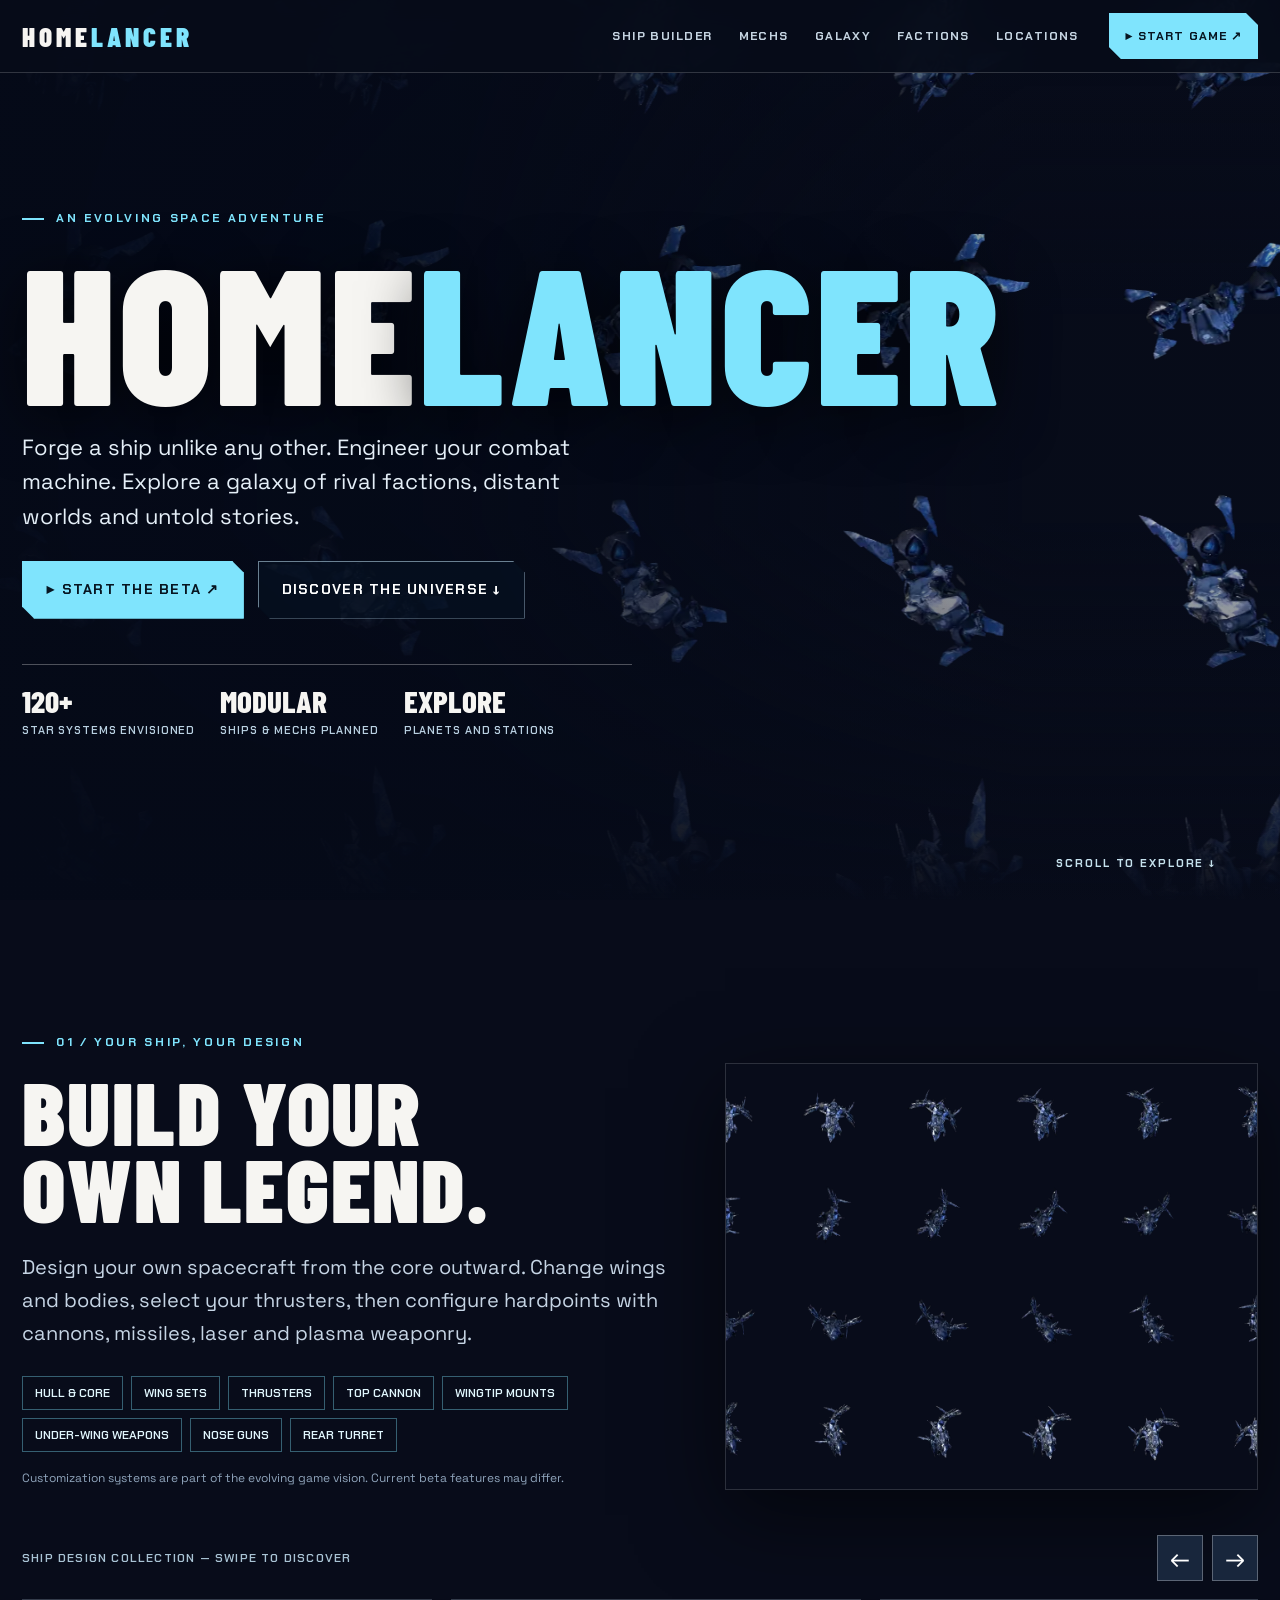
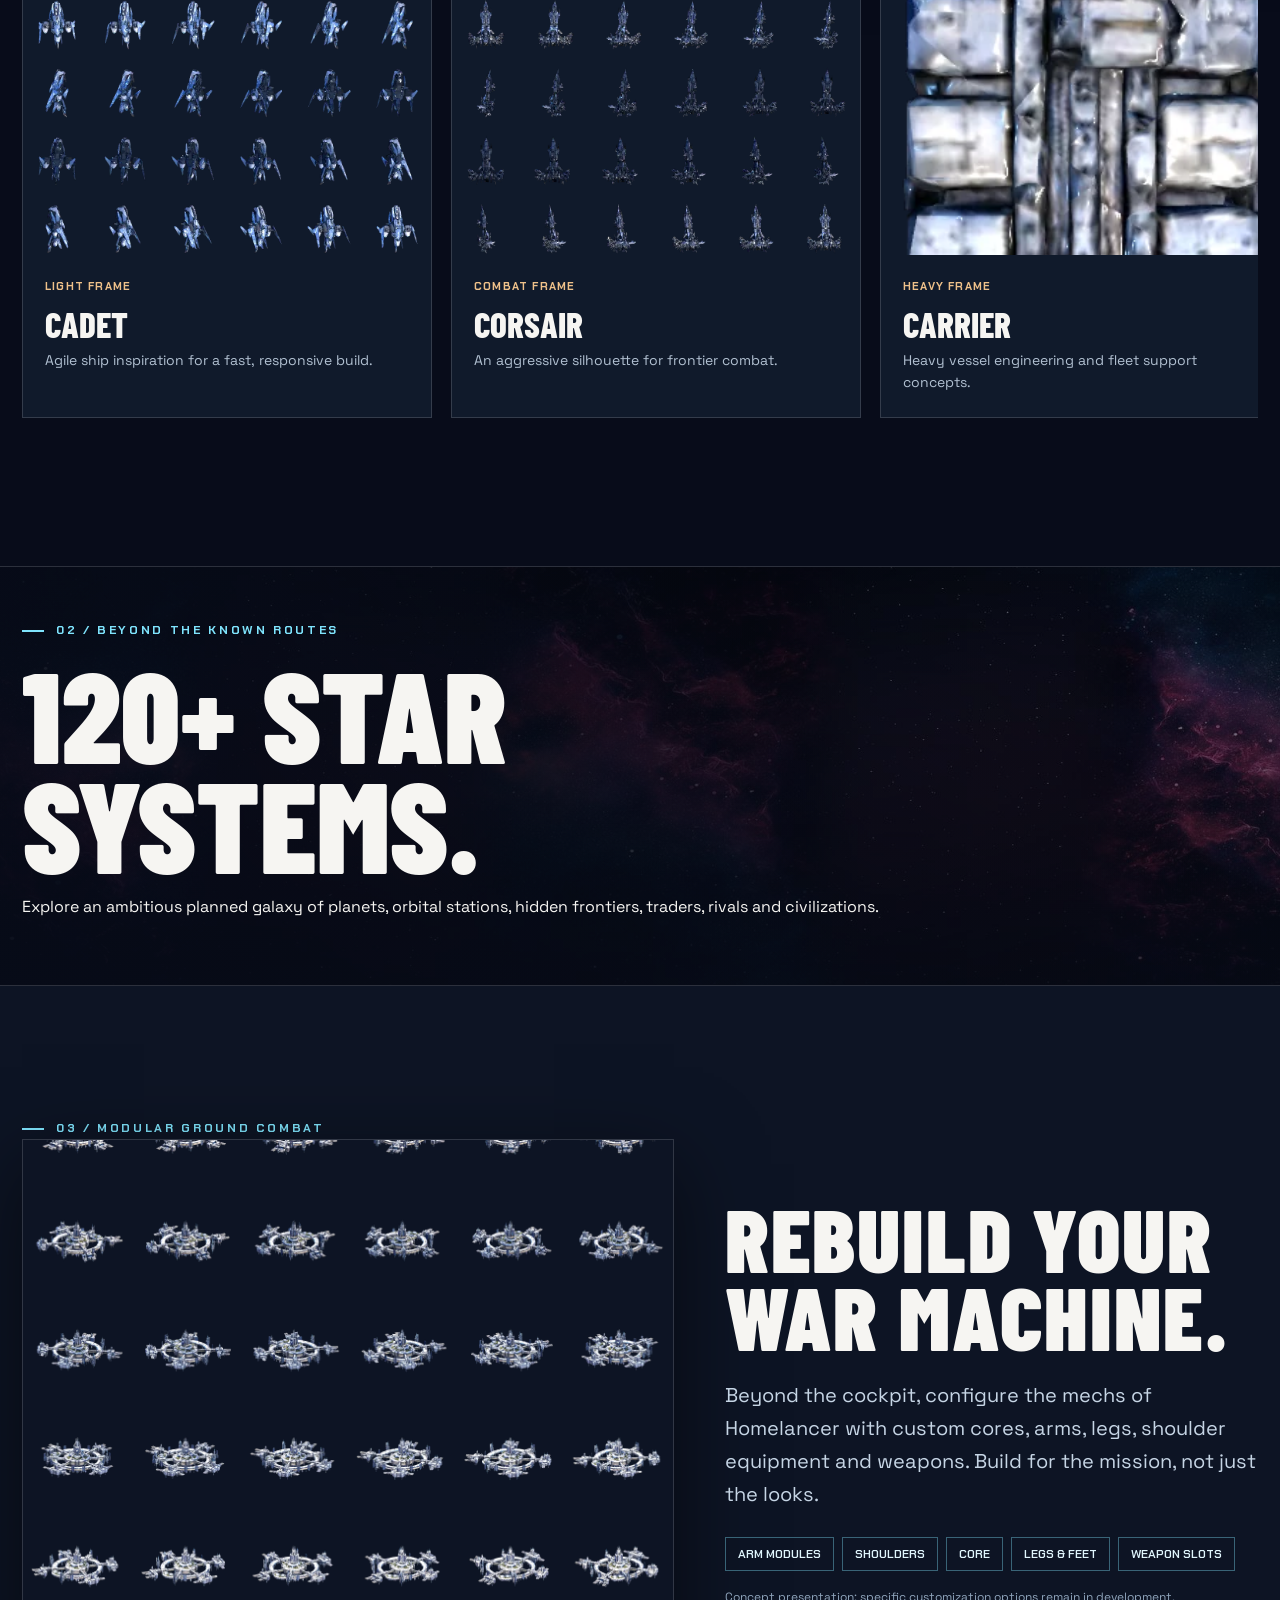
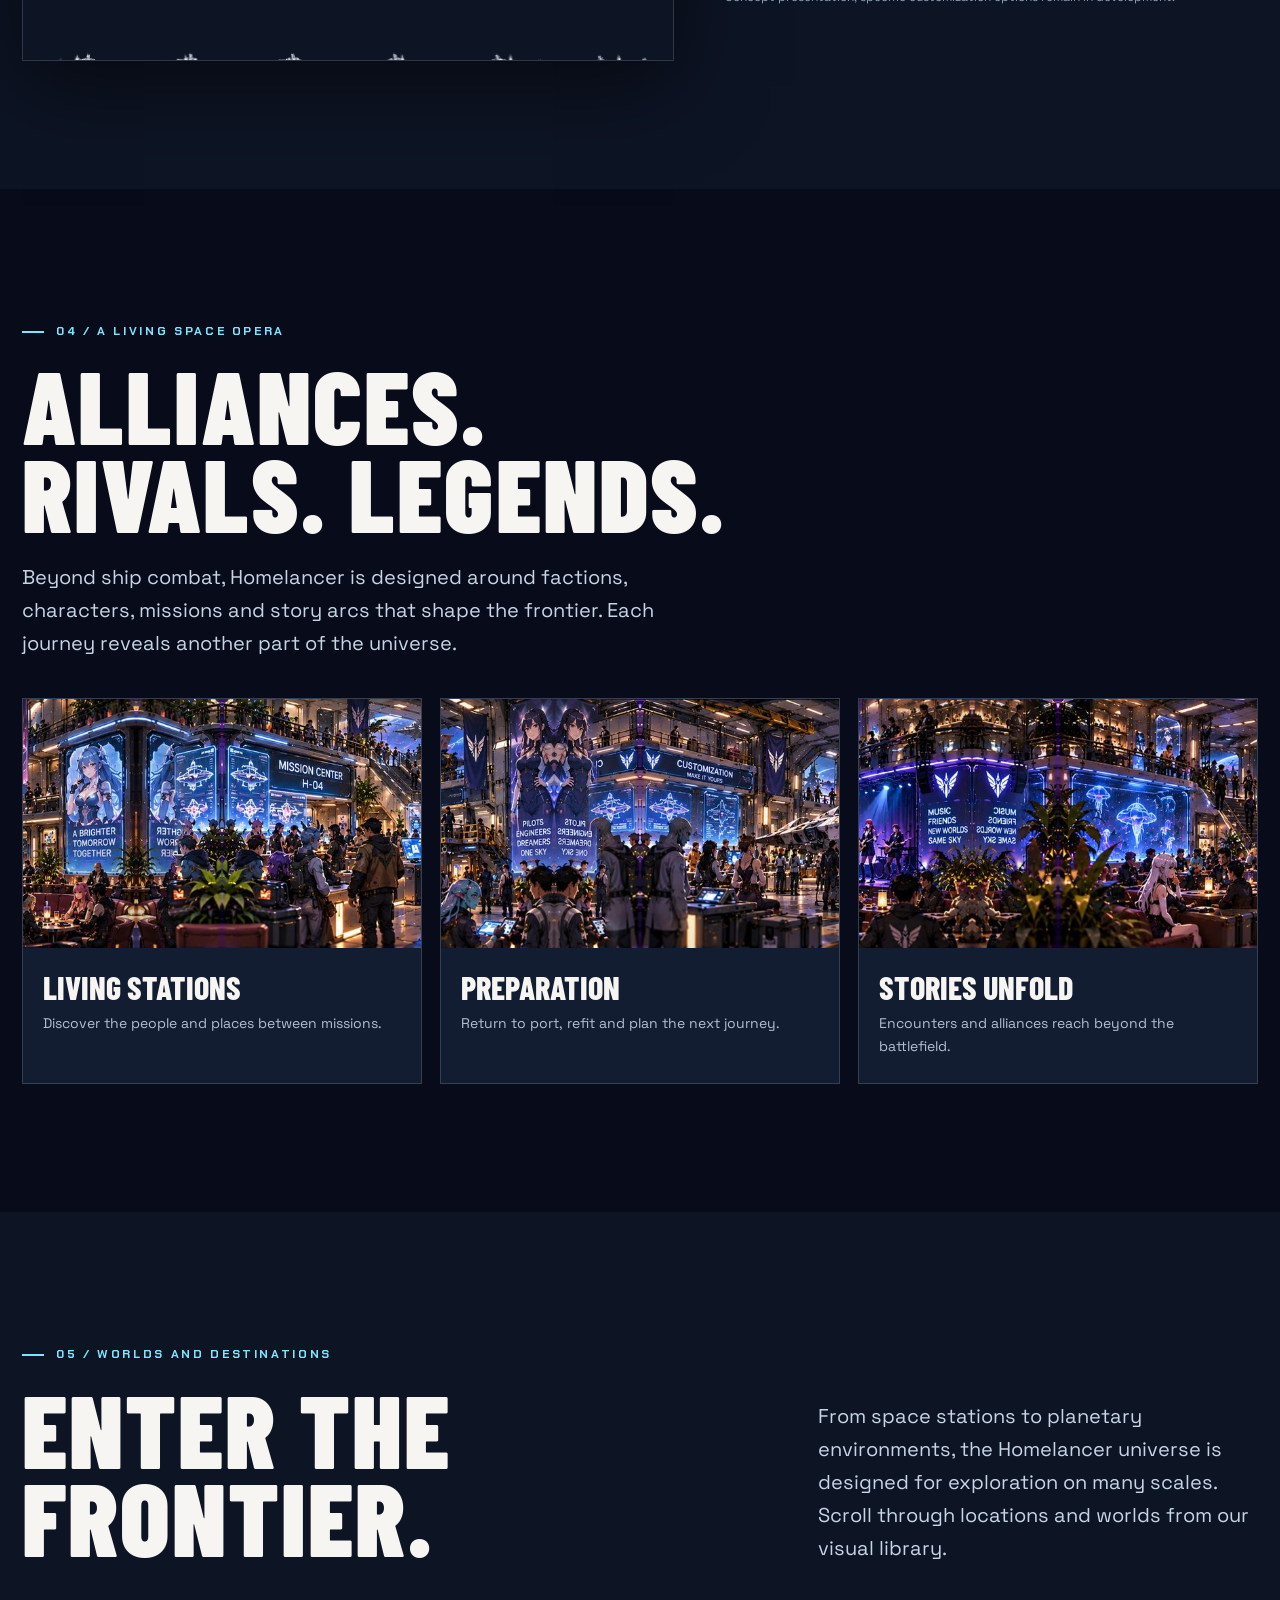
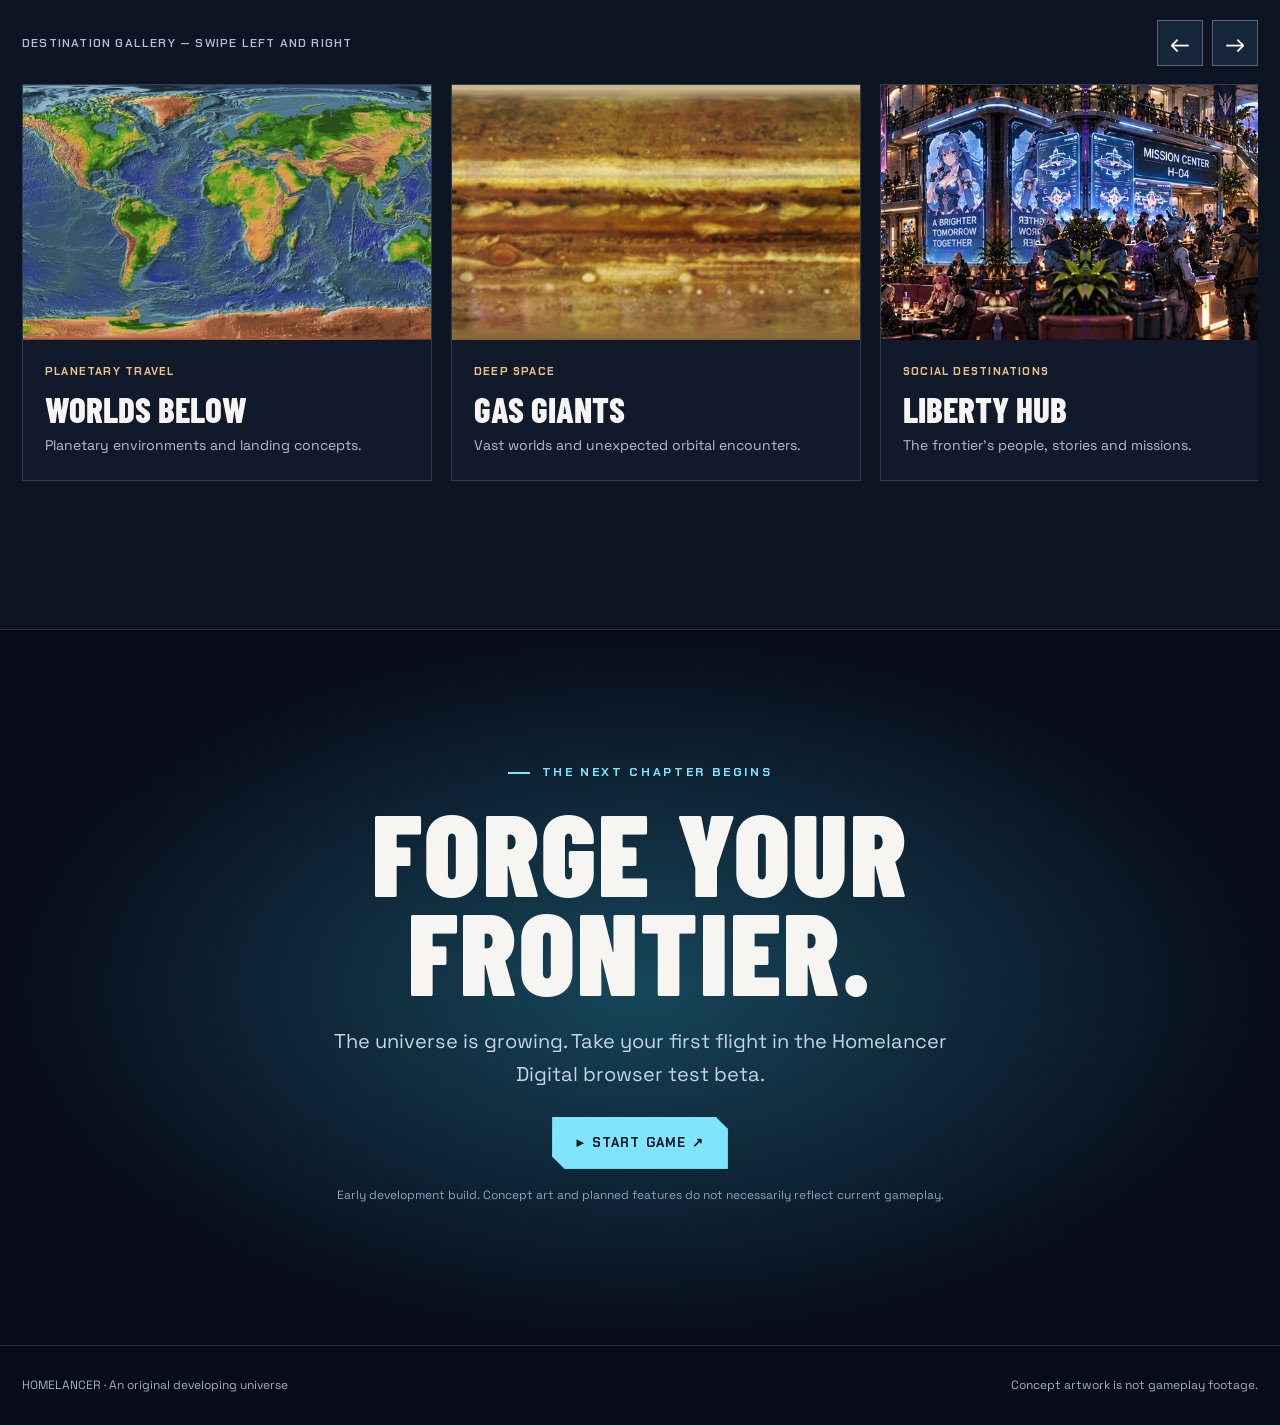
==== index.html @ ccb6013c "Create anime-inspired futuristic Homelancer website redesign" ====
<!doctype html><html lang="en"><head>
<meta charset="utf-8"><meta name="viewport" content="width=device-width,initial-scale=1,viewport-fit=cover">
<title>HOMELANCER — Forge Your Own Frontier</title><meta name="description" content="Homelancer is a developing space adventure built around ship and mech customization, 120+ planned star systems, factions and exploration. Play the browser test beta."><meta name="theme-color" content="#080c1a">
<link rel="preconnect" href="https://fonts.googleapis.com"><link rel="preconnect" href="https://fonts.gstatic.com" crossorigin>
<link href="https://fonts.googleapis.com/css2?family=Barlow+Condensed:wght@600;700;800;900&family=Space+Grotesk:wght@400;500;600;700&family=Chakra+Petch:wght@500;600;700&display=swap" rel="stylesheet">
<style>
:root{color-scheme:dark;--bg:#080c1a;--panel:#101a2b;--ink:#f6f5f2;--muted:#b1c0d1;--ice:#7fe4fd;--gold:#efc18a;--edge:#ffffff26;--display:"Barlow Condensed",Impact,sans-serif;--body:"Space Grotesk",system-ui,sans-serif;--tech:"Chakra Petch",sans-serif}
*{box-sizing:border-box}html{scroll-behavior:smooth;scroll-padding-top:86px}body{margin:0;background:var(--bg);color:var(--ink);font:400 16px/1.6 var(--body);overflow-x:clip}a{color:inherit;text-decoration:none}img{display:block;max-width:100%}button{font:inherit}::selection{background:var(--ice);color:#071321}:focus-visible{outline:3px solid var(--ice);outline-offset:4px}.sr{position:absolute;left:-9999px}.sr:focus{left:8px;top:8px;background:white;color:black;padding:12px;z-index:300}.container{width:min(1320px,calc(100% - 44px));margin-inline:auto}.eyebrow{font:700 12px/1.4 var(--tech);letter-spacing:.22em;text-transform:uppercase;color:var(--ice)}.eyebrow:before{content:"";display:inline-block;width:22px;height:2px;background:var(--ice);vertical-align:middle;margin-right:12px}.title{font:900 clamp(52px,8vw,125px)/.86 var(--display);letter-spacing:.02em;text-transform:uppercase;margin:18px 0 25px}.lede{color:#c6d5e5;max-width:670px;font-size:clamp(16px,1.8vw,20px);line-height:1.65}.button{display:inline-flex;align-items:center;justify-content:center;min-height:52px;padding:12px 23px;border:1px solid var(--ice);background:var(--ice);color:#071521;text-transform:uppercase;font:700 13px/1.2 var(--tech);letter-spacing:.09em;clip-path:polygon(0 0,calc(100% - 12px) 0,100% 12px,100% 100%,12px 100%,0 calc(100% - 12px));transition:background .2s,transform .2s}.button:hover{background:#fff;transform:translateY(-2px)}.button.ghost{background:#0713238c;color:#fff;border-color:#b7d7ea91}.button.ghost:hover{background:#23435b}.header{position:fixed;inset:0 0 auto;z-index:100;background:#070c19ec;border-bottom:1px solid #ffffff2c;backdrop-filter:blur(18px)}.nav{min-height:72px;display:flex;align-items:center;gap:30px}.brand{font:900 27px/1 var(--display);letter-spacing:.15em;white-space:nowrap}.brand em{font-style:normal;color:var(--ice)}.navlinks{display:flex;align-items:center;gap:26px;margin-left:auto}.navlinks a{font:700 12px var(--tech);letter-spacing:.12em;text-transform:uppercase;color:#c4d3e0}.navlinks a:hover{color:var(--ice)}.header .button{min-height:46px;padding:10px 15px;white-space:nowrap;font-size:12px}
.hero{min-height:800px;min-height:100svh;position:relative;isolation:isolate;display:flex;align-items:center;padding:140px 0 95px;overflow:hidden;background:#080c1a}.hero-art{position:absolute;inset:-12% 0;z-index:-2;width:100%;height:124%;object-fit:cover;object-position:64% center;transform:translate3d(0,var(--parallax,0px),0) scale(1.02)}.hero:after{content:"";position:absolute;inset:0;z-index:-1;background:linear-gradient(90deg,#050a18fa 0%,#050a18df 35%,#050a1840 80%),linear-gradient(0deg,#080c1a,transparent 42%),linear-gradient(180deg,#080c1a77,transparent 35%)}.hero-content{max-width:800px}.hero h1{font:900 clamp(92px,15vw,228px)/.76 var(--display);text-transform:uppercase;letter-spacing:.022em;text-shadow:0 10px 60px #000a;margin:28px 0 27px}.hero h1 span{color:var(--ice)}.hero p{max-width:595px;color:#e5eff8;font-size:clamp(17px,2vw,22px);line-height:1.55}.actions{display:flex;flex-wrap:wrap;gap:14px;margin-top:28px}.actions .button{min-height:58px;font-size:14px}.meta{display:flex;gap:25px;flex-wrap:wrap;margin-top:45px;padding-top:20px;border-top:1px solid #ffffff4a;max-width:610px}.meta strong{display:block;font:800 31px/1 var(--display)}.meta span{font:600 11px var(--tech);color:#b9d0e1;text-transform:uppercase;letter-spacing:.08em}.scroll{position:absolute;bottom:30px;right:5vw;font:700 11px var(--tech);text-transform:uppercase;letter-spacing:.17em;color:#c5e1ed}
section.block{padding:clamp(78px,10vw,130px) 0;position:relative}.block.dark{background:#0d1424}.block .innerhead{display:flex;justify-content:space-between;align-items:end;gap:25px}.block .innerhead p{max-width:440px}.band{position:relative;min-height:420px;display:flex;align-items:center;overflow:hidden;isolation:isolate;border-block:1px solid var(--edge)}.band img{position:absolute;inset:-12% 0;z-index:-2;width:100%;height:124%;object-fit:cover;transform:translate3d(0,var(--parallax,0px),0)}.band:after{content:"";position:absolute;inset:0;z-index:-1;background:linear-gradient(90deg,#070b18f2,#070b1870 80%),linear-gradient(0deg,#090e1b8c,transparent)}.band h2{font:900 clamp(60px,10vw,154px)/.86 var(--display);text-transform:uppercase;max-width:900px;margin:16px 0}.rail-title{display:flex;align-items:center;justify-content:space-between;gap:16px;margin:35px 0 14px}.rail-title p{font:600 12px var(--tech);color:#a9c3d4;letter-spacing:.1em;text-transform:uppercase}.arrows{display:flex;gap:9px}.arrows button{width:46px;height:46px;background:#18263c;border:1px solid #ffffff4a;color:white;cursor:pointer;font-size:25px}.arrows button:hover{background:#28516a}.rail{display:flex;gap:19px;overflow-x:auto;scroll-snap-type:x mandatory;overscroll-behavior-x:contain;padding:4px 2px 20px;scrollbar-color:#518da6 #151f30}.artcard{flex:0 0 min(34vw,410px);scroll-snap-align:start;min-width:0;background:var(--panel);border:1px solid var(--edge);overflow:hidden}.artcard img{width:100%;aspect-ratio:16/10;object-fit:cover}.artcard .copy{padding:17px 22px 23px}.artcard .copy small{font:700 11px var(--tech);color:var(--gold);text-transform:uppercase;letter-spacing:.11em}.artcard h3{font:800 35px/1 var(--display);text-transform:uppercase;margin:10px 0 8px}.artcard p{color:var(--muted);font-size:14px;line-height:1.55;margin:0}
.custom{display:grid;grid-template-columns:1.1fr .9fr;gap:clamp(25px,4vw,62px);align-items:center}.custom img{width:100%;object-fit:cover;aspect-ratio:5/4;border:1px solid var(--edge);box-shadow:0 25px 80px #0008}.custom .title{font-size:clamp(55px,7vw,104px)}.parts{display:flex;flex-wrap:wrap;gap:8px;margin-top:26px}.parts span{padding:8px 12px;border:1px solid #7fe4fd62;color:#e1f7fe;font:600 12px var(--tech);text-transform:uppercase}.caption{color:#8fa4bb;font-size:12px;margin-top:17px}.factions{display:grid;grid-template-columns:repeat(3,minmax(0,1fr));gap:18px;margin-top:38px}.faction{background:#121d31;border:1px solid var(--edge);position:relative;overflow:hidden}.faction img{width:100%;aspect-ratio:16/10;object-fit:cover}.faction .copy{padding:20px}.faction h3{font:800 32px var(--display);text-transform:uppercase;margin:0}.faction p{color:var(--muted);font-size:14px;margin:6px 0}.end{text-align:center;background:radial-gradient(ellipse at center,#16465a,#080c1a 70%);border-top:1px solid var(--edge)}.end .lede{margin:0 auto 26px}.end .title{font-size:clamp(62px,9vw,137px)}.footer{border-top:1px solid var(--edge);padding:30px 0;color:#9eafc4;font-size:12px}.footer .container{display:flex;justify-content:space-between;gap:18px;flex-wrap:wrap}
@media(max-width:980px){.navlinks{display:none}.header .button{margin-left:auto}.custom{grid-template-columns:1fr}.factions{grid-template-columns:1fr 1fr}.hero h1{font-size:clamp(88px,17vw,150px)}}@media(max-width:700px){.container{width:calc(100% - 36px)}.nav{min-height:64px;gap:10px}.brand{font-size:22px;letter-spacing:.09em}.header .button{font-size:11px;padding:10px 12px;min-height:45px}.hero{min-height:100svh;align-items:flex-end;padding:110px 0 60px}.hero-art{object-position:65% 26%}.hero:after{background:linear-gradient(0deg,#080c1a 0%,#080c1ae9 30%,#080c1a77 76%),linear-gradient(90deg,#080c1a99,transparent)}.hero h1{font-size:clamp(68px,18vw,120px)}.hero p{font-size:16px}.hero .actions{display:grid}.hero .actions a{width:100%}.meta{gap:15px}.meta strong{font-size:25px}.scroll{display:none}.block .innerhead{display:block}.rail .artcard,.artcard{flex-basis:84%;max-width:420px}.rail-title{align-items:center}.band{min-height:365px}.band h2{font-size:clamp(58px,15vw,100px)}.factions{grid-template-columns:1fr}.custom img{aspect-ratio:16/10}}
@media(max-width:380px){.brand{font-size:19px}.header .button{font-size:10px;padding:10px}.hero h1{font-size:68px}}
@media(prefers-reduced-motion:reduce){html{scroll-behavior:auto}.hero-art,.band img{transform:none!important}.button{transition:none}}
</style></head><body>
<a class="sr" href="#main">Skip to content</a>
<header class="header"><nav class="container nav" aria-label="Main"><a class="brand" href="#home">HOME<em>LANCER</em></a><div class="navlinks"><a href="#ships">Ship builder</a><a href="#mechs">Mechs</a><a href="#galaxy">Galaxy</a><a href="#factions">Factions</a><a href="#stations">Locations</a></div><a class="button" href="https://houawanych-pixel.github.io/homelancer-digital/">▶ Start Game ↗</a></nav></header>
<main id="main">
<section class="hero" id="home"><img class="hero-art" src="a/hero.webp" alt="" fetchpriority="high"><div class="container"><div class="hero-content"><span class="eyebrow">An evolving space adventure</span><h1>HOME<span>LANCER</span></h1><p>Forge a ship unlike any other. Engineer your combat machine. Explore a galaxy of rival factions, distant worlds and untold stories.</p><div class="actions"><a class="button" href="https://houawanych-pixel.github.io/homelancer-digital/">▶ Start the beta ↗</a><a class="button ghost" href="#ships">Discover the universe ↓</a></div><div class="meta"><div><strong>120+</strong><span>Star systems envisioned</span></div><div><strong>MODULAR</strong><span>Ships &amp; mechs planned</span></div><div><strong>EXPLORE</strong><span>Planets and stations</span></div></div></div></div><div class="scroll">Scroll to explore ↓</div></section>
<section class="block" id="ships"><div class="container"><span class="eyebrow">01 / Your ship, your design</span><div class="custom"><div><h2 class="title">Build your<br>own legend.</h2><p class="lede">Design your own spacecraft from the core outward. Change wings and bodies, select your thrusters, then configure hardpoints with cannons, missiles, laser and plasma weaponry.</p><div class="parts"><span>Hull &amp; core</span><span>Wing sets</span><span>Thrusters</span><span>Top cannon</span><span>Wingtip mounts</span><span>Under-wing weapons</span><span>Nose guns</span><span>Rear turret</span></div><p class="caption">Customization systems are part of the evolving game vision. Current beta features may differ.</p></div><img src="a/chaser.webp" loading="lazy" alt="Homelancer spacecraft artwork representing modular ship building"></div><div class="rail-title"><p>Ship design collection — swipe to discover</p><div class="arrows"><button data-rail="shiprail" data-step="-1" aria-label="Previous ship">←</button><button data-rail="shiprail" data-step="1" aria-label="Next ship">→</button></div></div><div class="rail" id="shiprail" tabindex="0" aria-label="Ship concept gallery">
<article class="artcard"><img src="a/cadet.webp" loading="lazy" alt="Cadet spacecraft artwork"><div class="copy"><small>Light frame</small><h3>Cadet</h3><p>Agile ship inspiration for a fast, responsive build.</p></div></article>
<article class="artcard"><img src="a/corsair.webp" loading="lazy" alt="Corsair spacecraft artwork"><div class="copy"><small>Combat frame</small><h3>Corsair</h3><p>An aggressive silhouette for frontier combat.</p></div></article>
<article class="artcard"><img src="a/carrier.webp" loading="lazy" alt="Carrier vessel concept"><div class="copy"><small>Heavy frame</small><h3>Carrier</h3><p>Heavy vessel engineering and fleet support concepts.</p></div></article>
<article class="artcard"><img src="a/tanker.webp" loading="lazy" alt="Cargo tanker artwork"><div class="copy"><small>Utility frame</small><h3>Tanker</h3><p>Industrial ships make the galaxy feel lived in.</p></div></article>
</div></div></section>
<section class="band" id="galaxy"><img src="a/sky_solara.jpg" loading="lazy" alt=""><div class="container"><span class="eyebrow">02 / Beyond the known routes</span><h2>120+ star systems.</h2><p>Explore an ambitious planned galaxy of planets, orbital stations, hidden frontiers, traders, rivals and civilizations.</p></div></section>
<section class="block dark" id="mechs"><div class="container"><span class="eyebrow">03 / Modular ground combat</span><div class="custom"><img src="a/wheel.webp" loading="lazy" alt="Homelancer machine concept artwork"><div><h2 class="title">Rebuild your<br>war machine.</h2><p class="lede">Beyond the cockpit, configure the mechs of Homelancer with custom cores, arms, legs, shoulder equipment and weapons. Build for the mission, not just the looks.</p><div class="parts"><span>Arm modules</span><span>Shoulders</span><span>Core</span><span>Legs &amp; feet</span><span>Weapon slots</span></div><p class="caption">Concept presentation; specific customization options remain in development.</p></div></div></div></section>
<section class="block" id="factions"><div class="container"><span class="eyebrow">04 / A living space opera</span><h2 class="title">Alliances.<br>Rivals. Legends.</h2><p class="lede">Beyond ship combat, Homelancer is designed around factions, characters, missions and story arcs that shape the frontier. Each journey reveals another part of the universe.</p><div class="factions"><article class="faction"><img src="a/room_main_hub.jpg" alt="Liberty Hub interior artwork" loading="lazy"><div class="copy"><h3>Living stations</h3><p>Discover the people and places between missions.</p></div></article><article class="faction"><img src="a/room_hangar.jpg" alt="Station hangar artwork" loading="lazy"><div class="copy"><h3>Preparation</h3><p>Return to port, refit and plan the next journey.</p></div></article><article class="faction"><img src="a/room_bar.jpg" alt="Sci-fi station bar artwork" loading="lazy"><div class="copy"><h3>Stories unfold</h3><p>Encounters and alliances reach beyond the battlefield.</p></div></article></div></div></section>
<section class="block dark" id="stations"><div class="container"><div class="innerhead"><div><span class="eyebrow">05 / Worlds and destinations</span><h2 class="title">Enter the<br>frontier.</h2></div><p class="lede">From space stations to planetary environments, the Homelancer universe is designed for exploration on many scales. Scroll through locations and worlds from our visual library.</p></div><div class="rail-title"><p>Destination gallery — swipe left and right</p><div class="arrows"><button data-rail="worldrail" data-step="-1" aria-label="Previous destination">←</button><button data-rail="worldrail" data-step="1" aria-label="Next destination">→</button></div></div><div class="rail" id="worldrail" tabindex="0" aria-label="Destinations gallery">
<article class="artcard"><img src="a/earth.jpg" loading="lazy" alt="Earth planetary environment artwork"><div class="copy"><small>Planetary travel</small><h3>Worlds below</h3><p>Planetary environments and landing concepts.</p></div></article>
<article class="artcard"><img src="a/jupiter.jpg" loading="lazy" alt="Jupiter planetary environment artwork"><div class="copy"><small>Deep space</small><h3>Gas giants</h3><p>Vast worlds and unexpected orbital encounters.</p></div></article>
<article class="artcard"><img src="a/room_main_hub.jpg" loading="lazy" alt="Interior of Liberty Hub station"><div class="copy"><small>Social destinations</small><h3>Liberty Hub</h3><p>The frontier's people, stories and missions.</p></div></article>
</div></div></section>
<section class="block end" id="play"><div class="container"><span class="eyebrow">The next chapter begins</span><h2 class="title">Forge your<br>frontier.</h2><p class="lede">The universe is growing. Take your first flight in the Homelancer Digital browser test beta.</p><a class="button" href="https://houawanych-pixel.github.io/homelancer-digital/">▶ Start Game ↗</a><p class="caption">Early development build. Concept art and planned features do not necessarily reflect current gameplay.</p></div></section>
</main><footer class="footer"><div class="container"><span>HOMELANCER · An original developing universe</span><span>Concept artwork is not gameplay footage.</span></div></footer>
<script>
(()=>{const reduce=matchMedia('(prefers-reduced-motion: reduce)').matches;document.querySelectorAll('[data-rail]').forEach(b=>b.addEventListener('click',()=>{const r=document.getElementById(b.dataset.rail);if(!r)return;const item=r.querySelector('.artcard');r.scrollBy({left:Number(b.dataset.step)*((item?.getBoundingClientRect().width||310)+19),behavior:reduce?'auto':'smooth'})}));if(reduce)return;const layers=[...document.querySelectorAll('.hero-art,.band img')];let scheduled=false;function draw(){scheduled=false;const vh=innerHeight;for(const layer of layers){const box=layer.parentElement.getBoundingClientRect();if(box.bottom<0||box.top>vh)continue;layer.style.setProperty('--parallax',Math.round((vh/2-(box.top+box.height/2))*.13)+'px')}}addEventListener('scroll',()=>{if(!scheduled){scheduled=true;requestAnimationFrame(draw)}},{passive:true});addEventListener('resize',draw);draw()})();
</script></body></html>
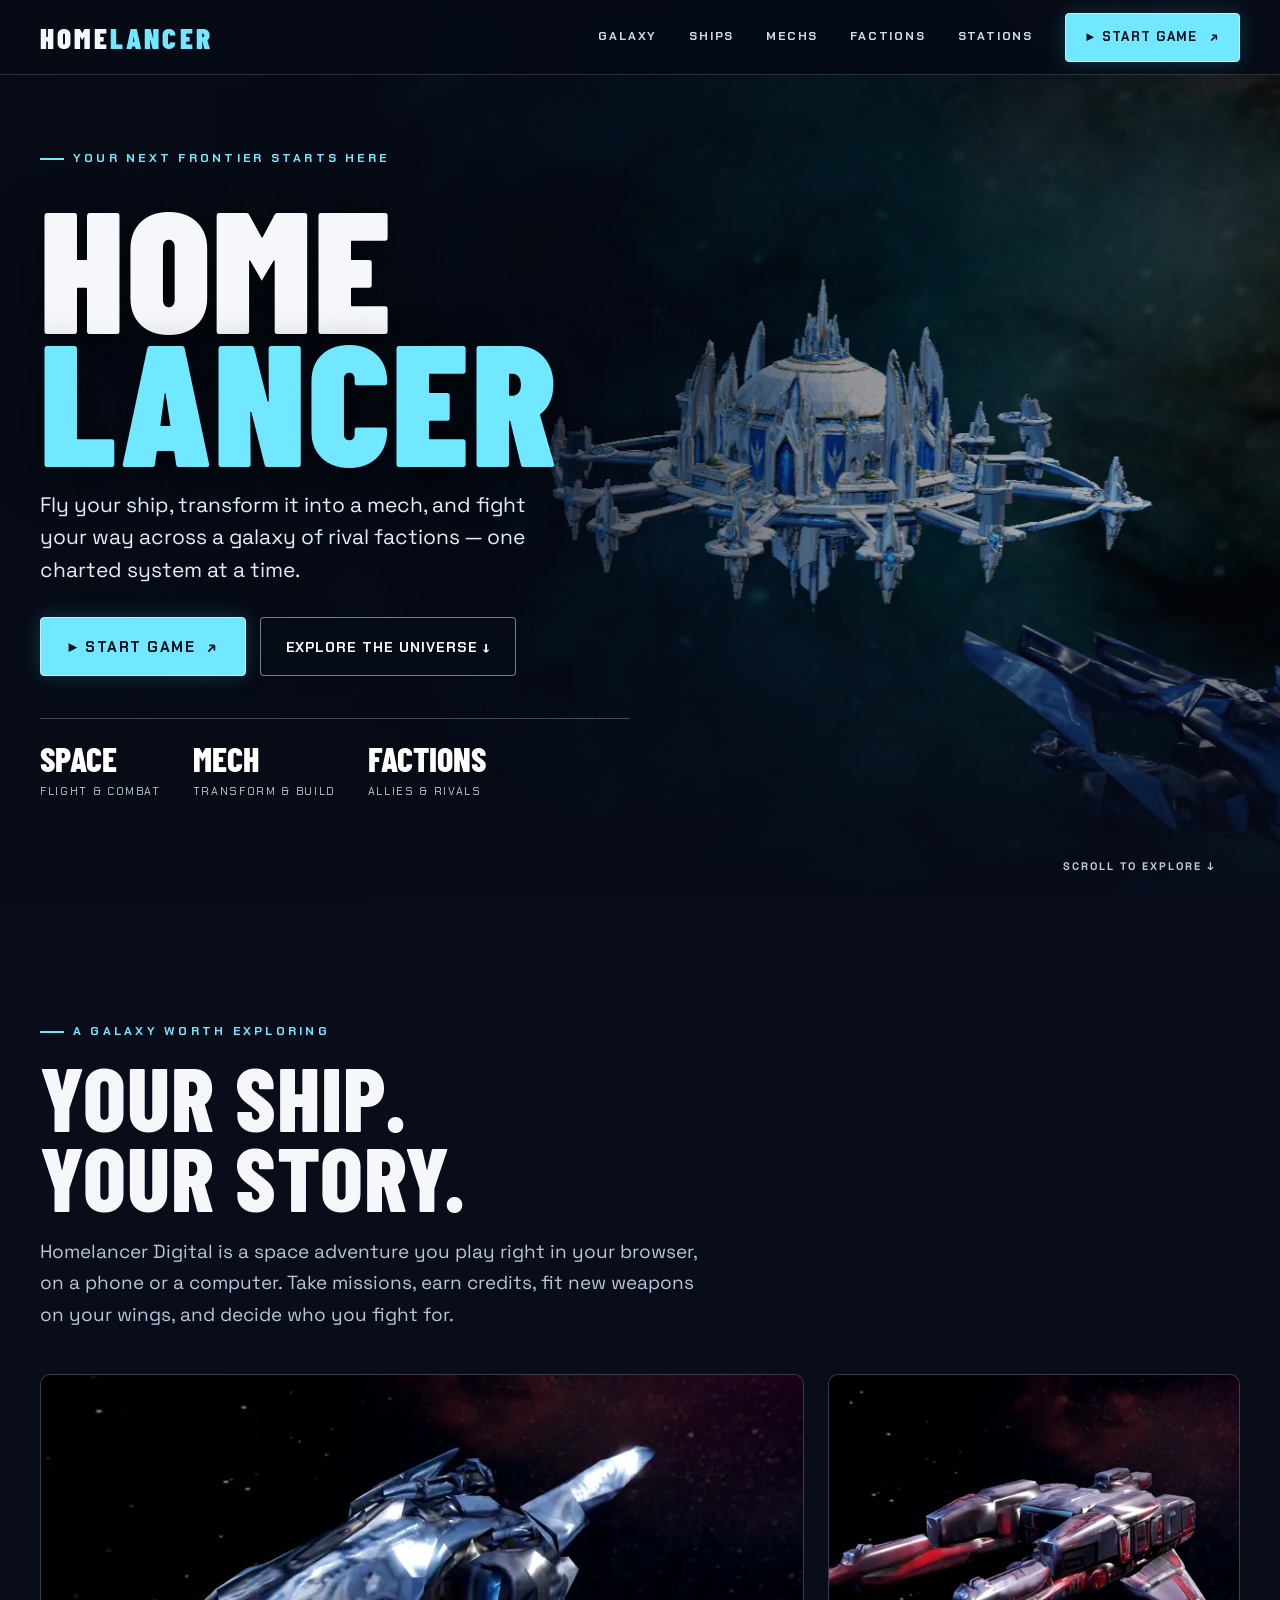
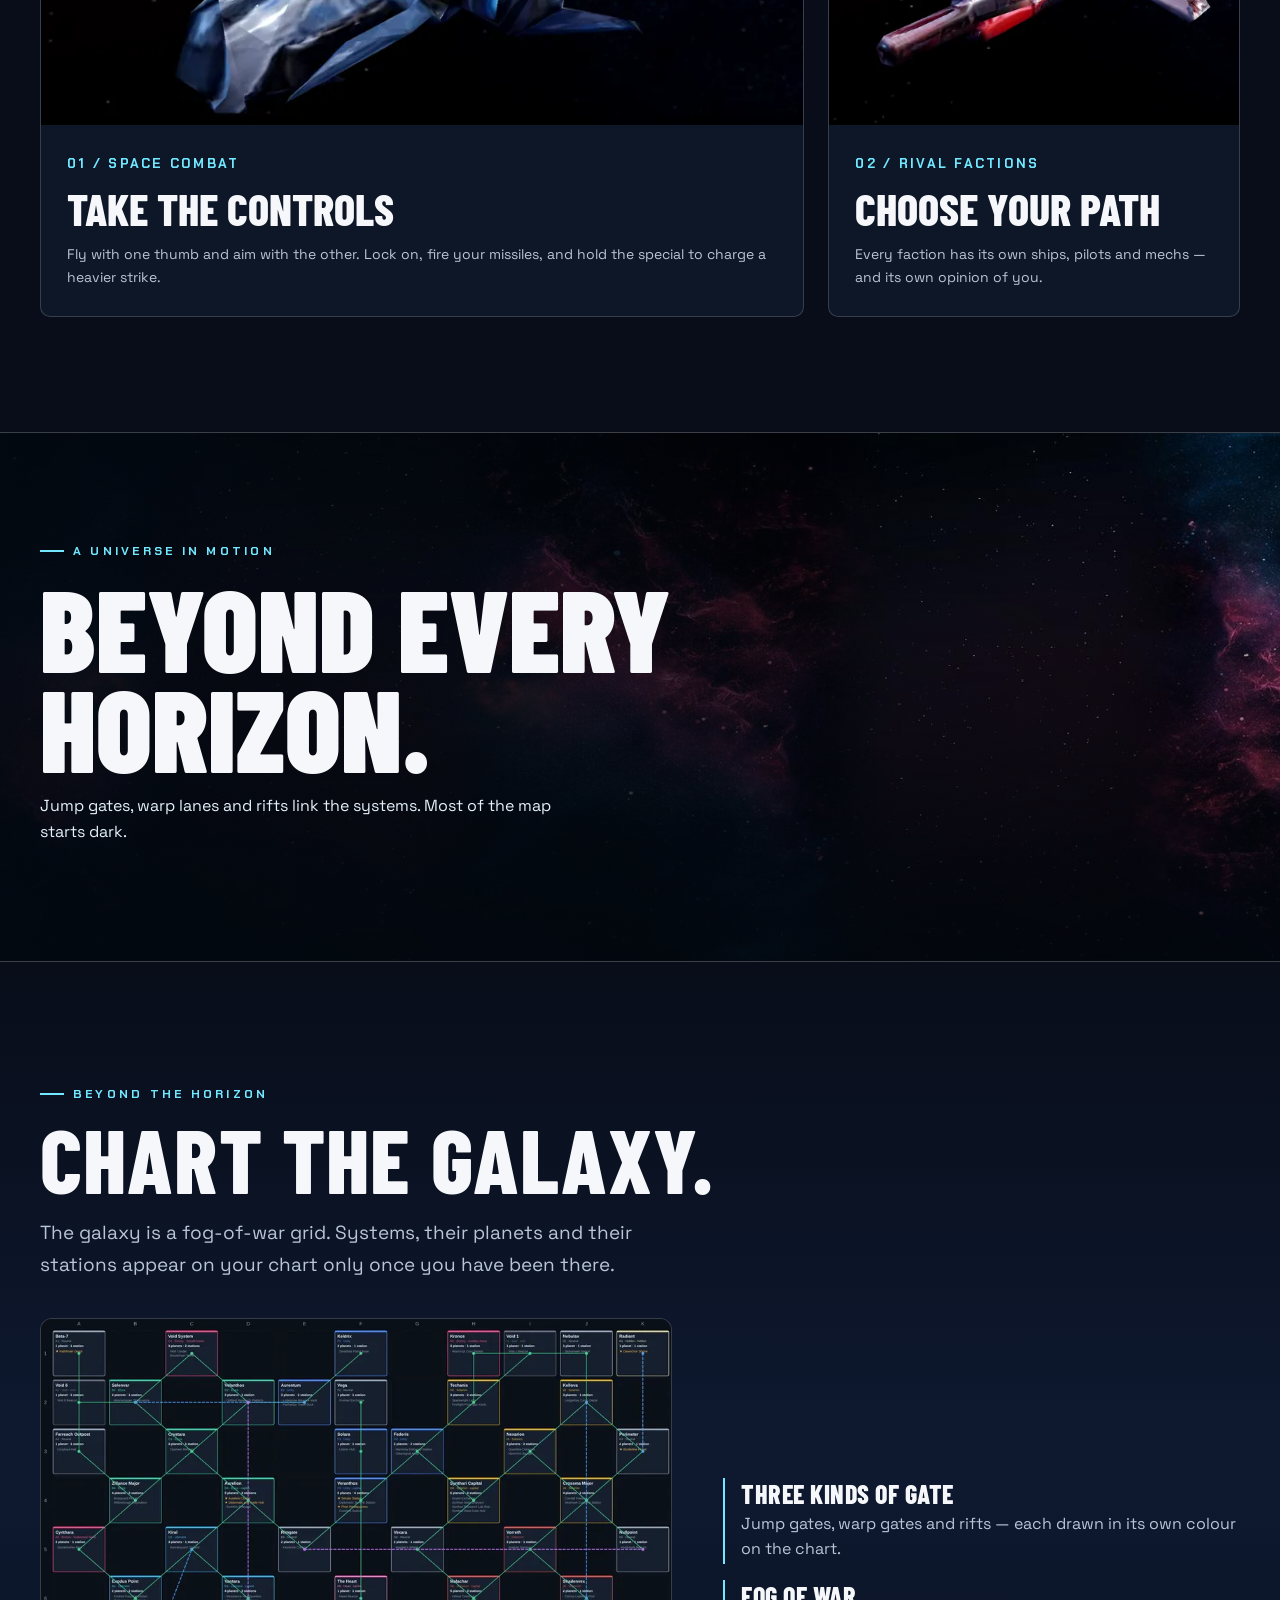
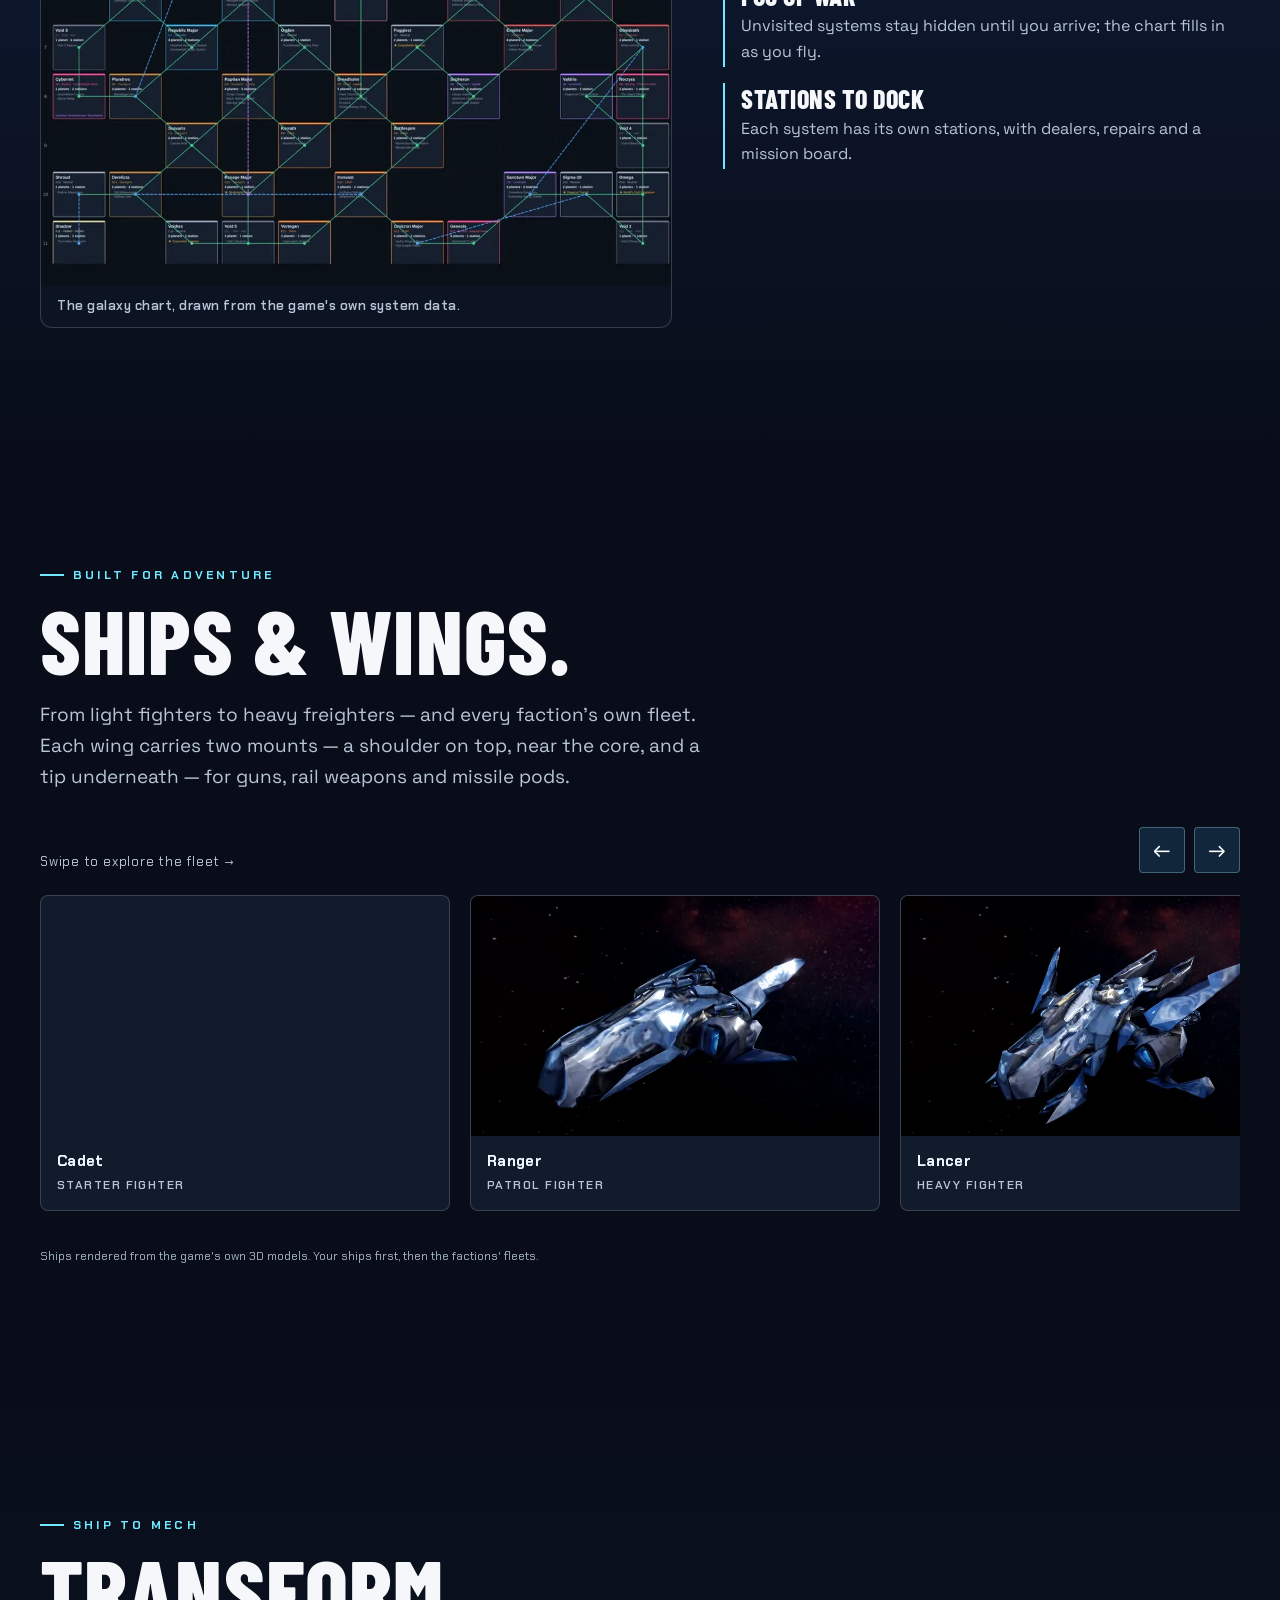
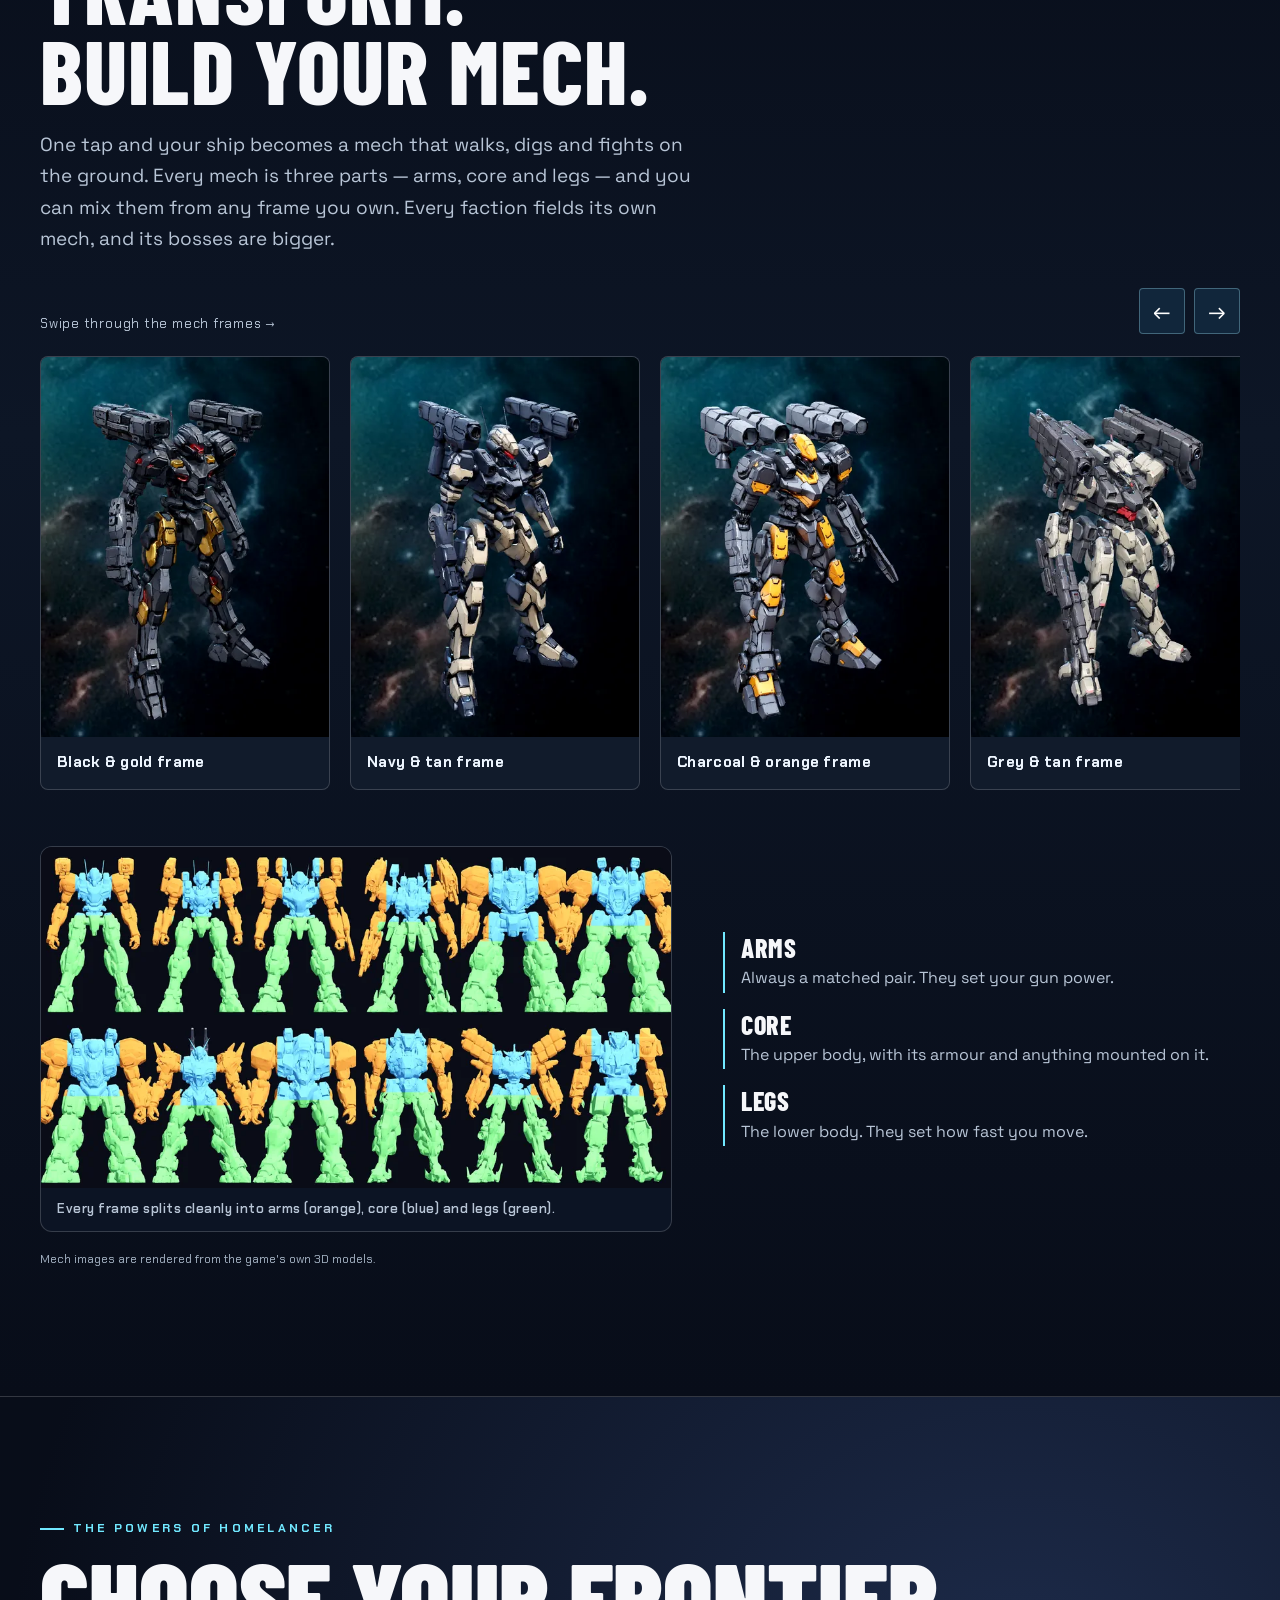
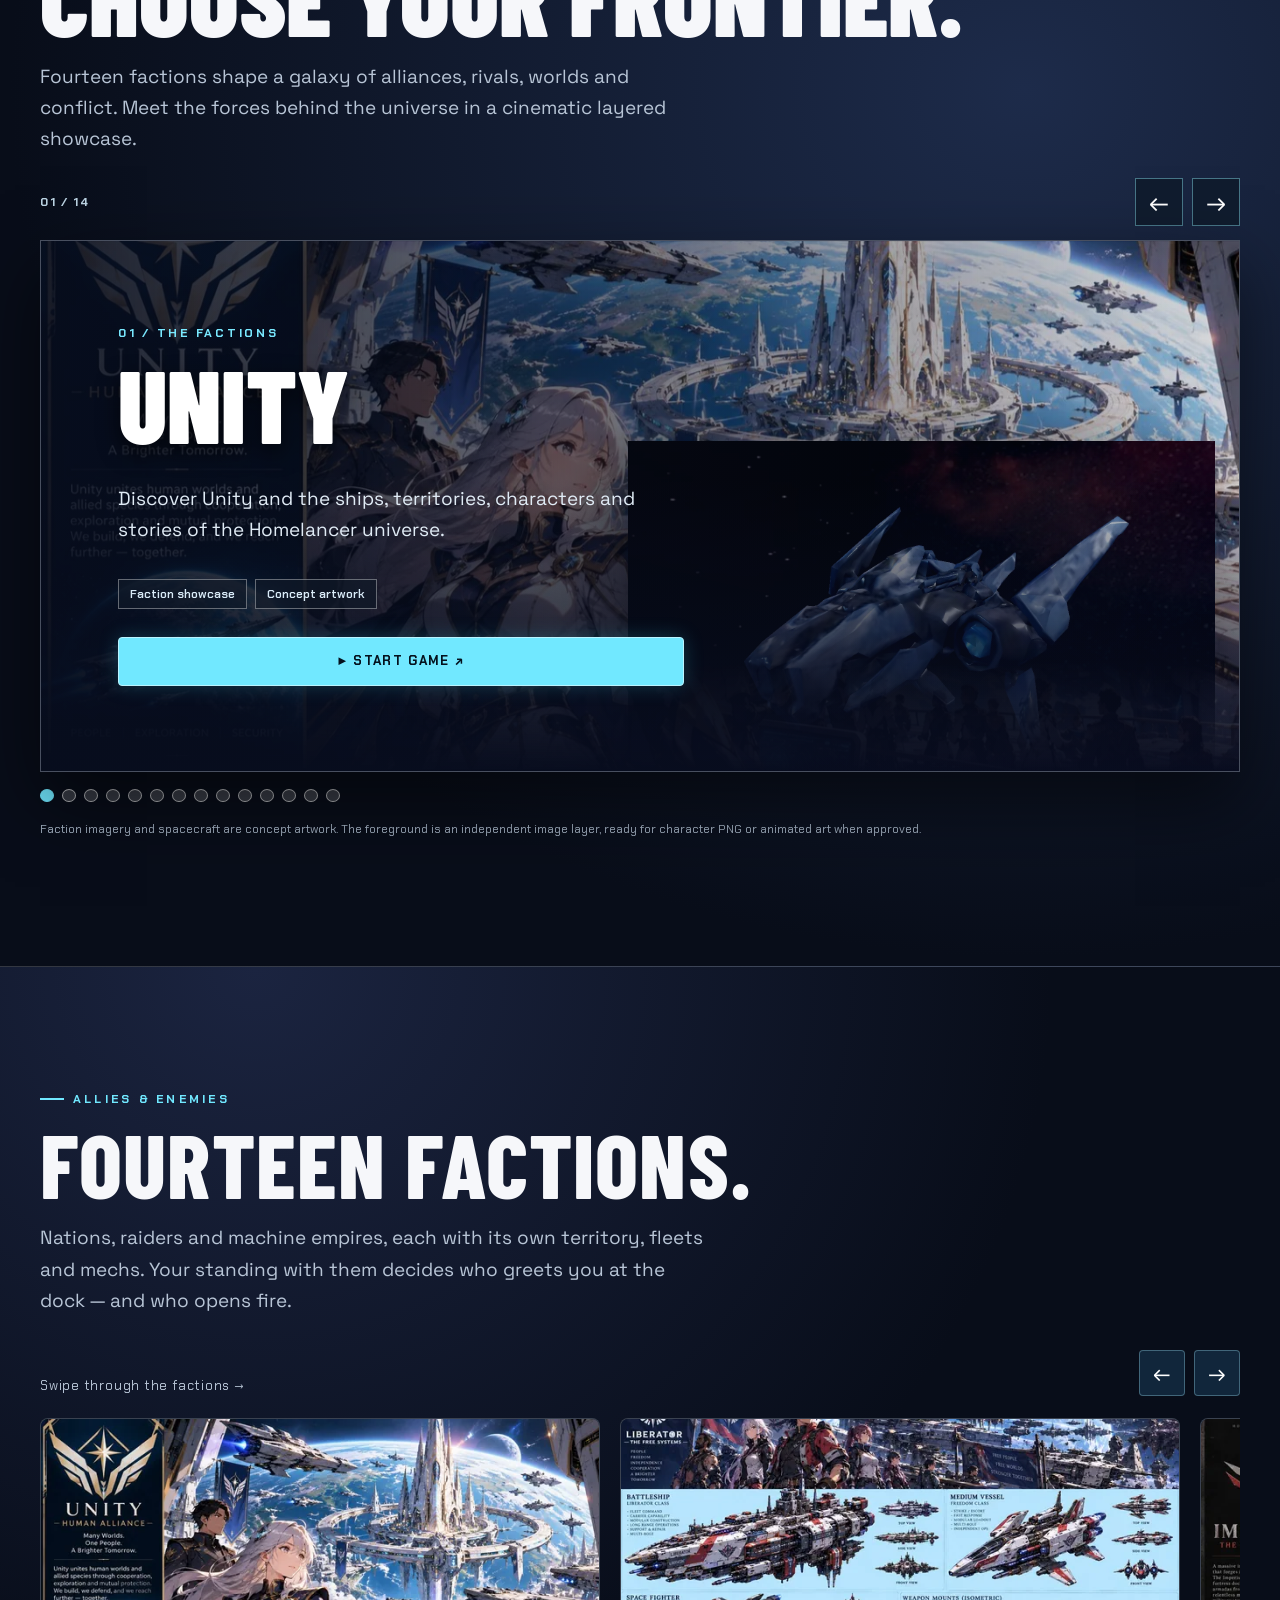
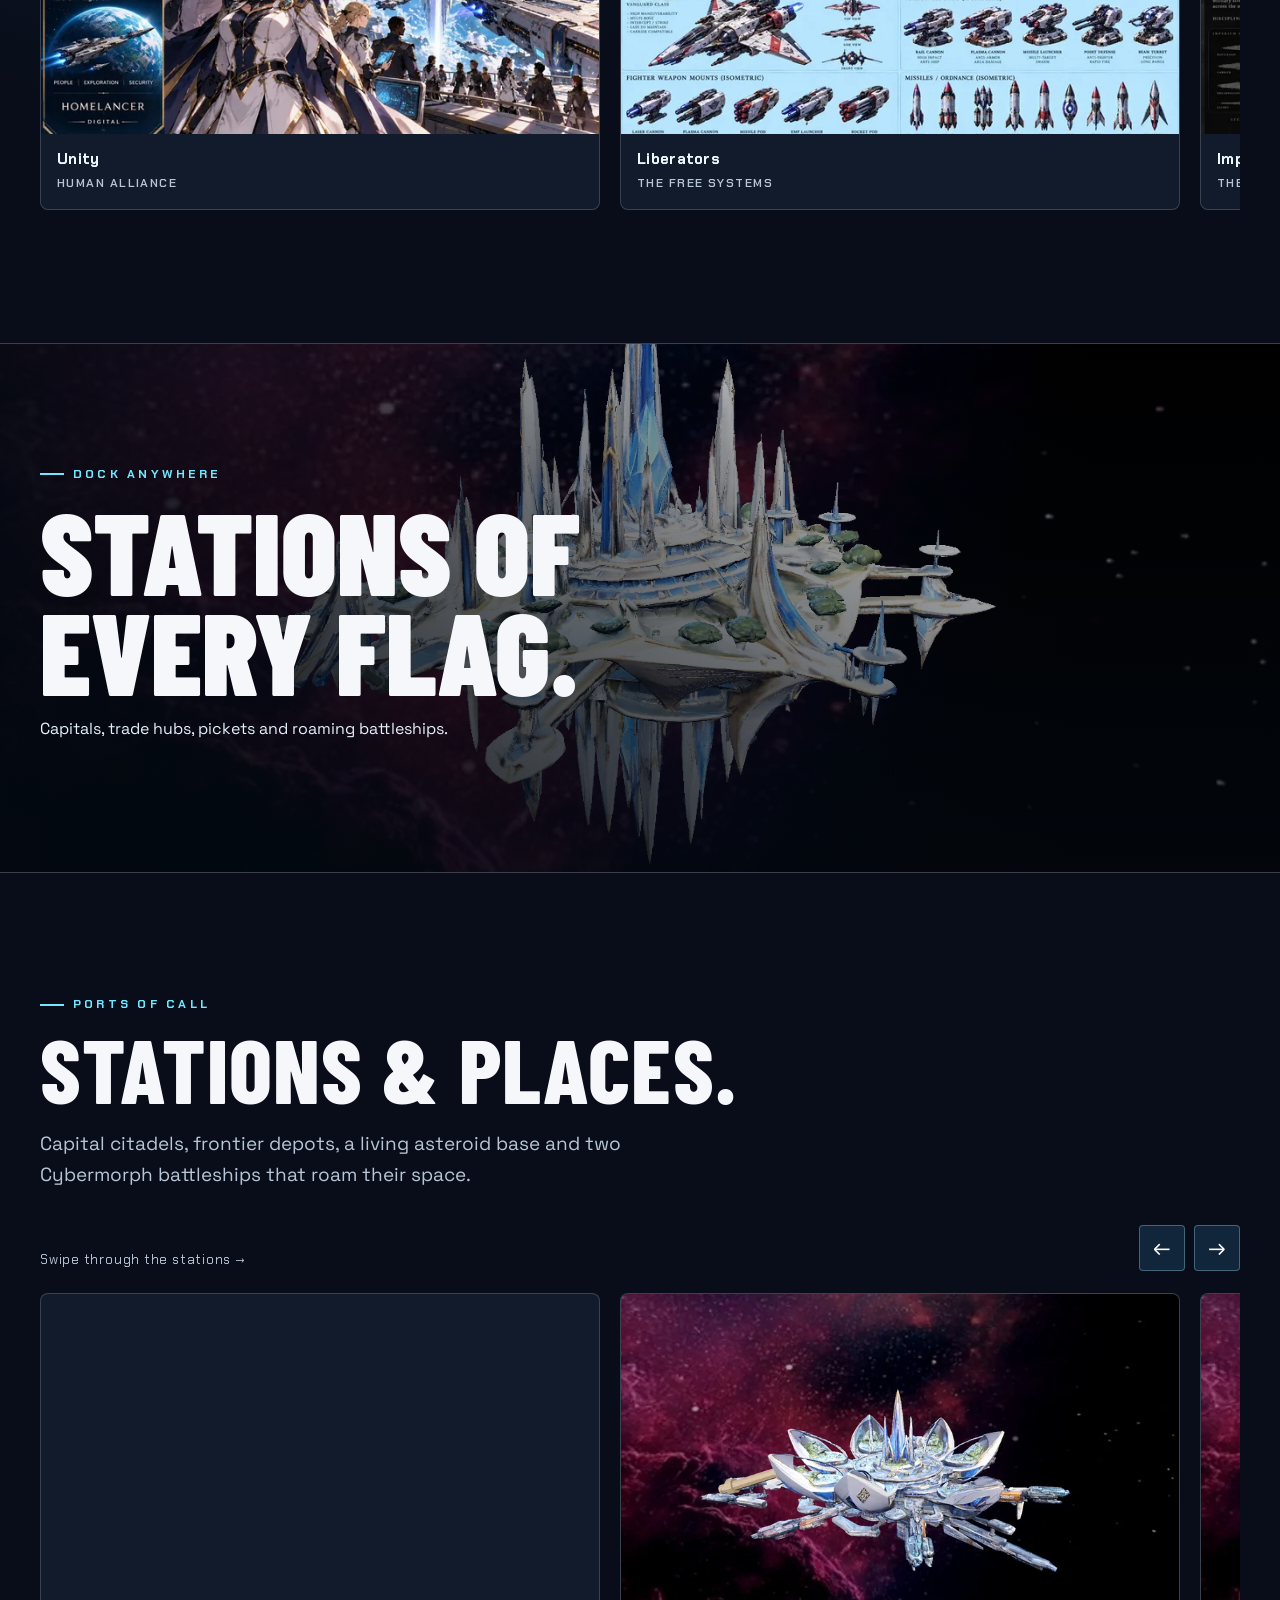
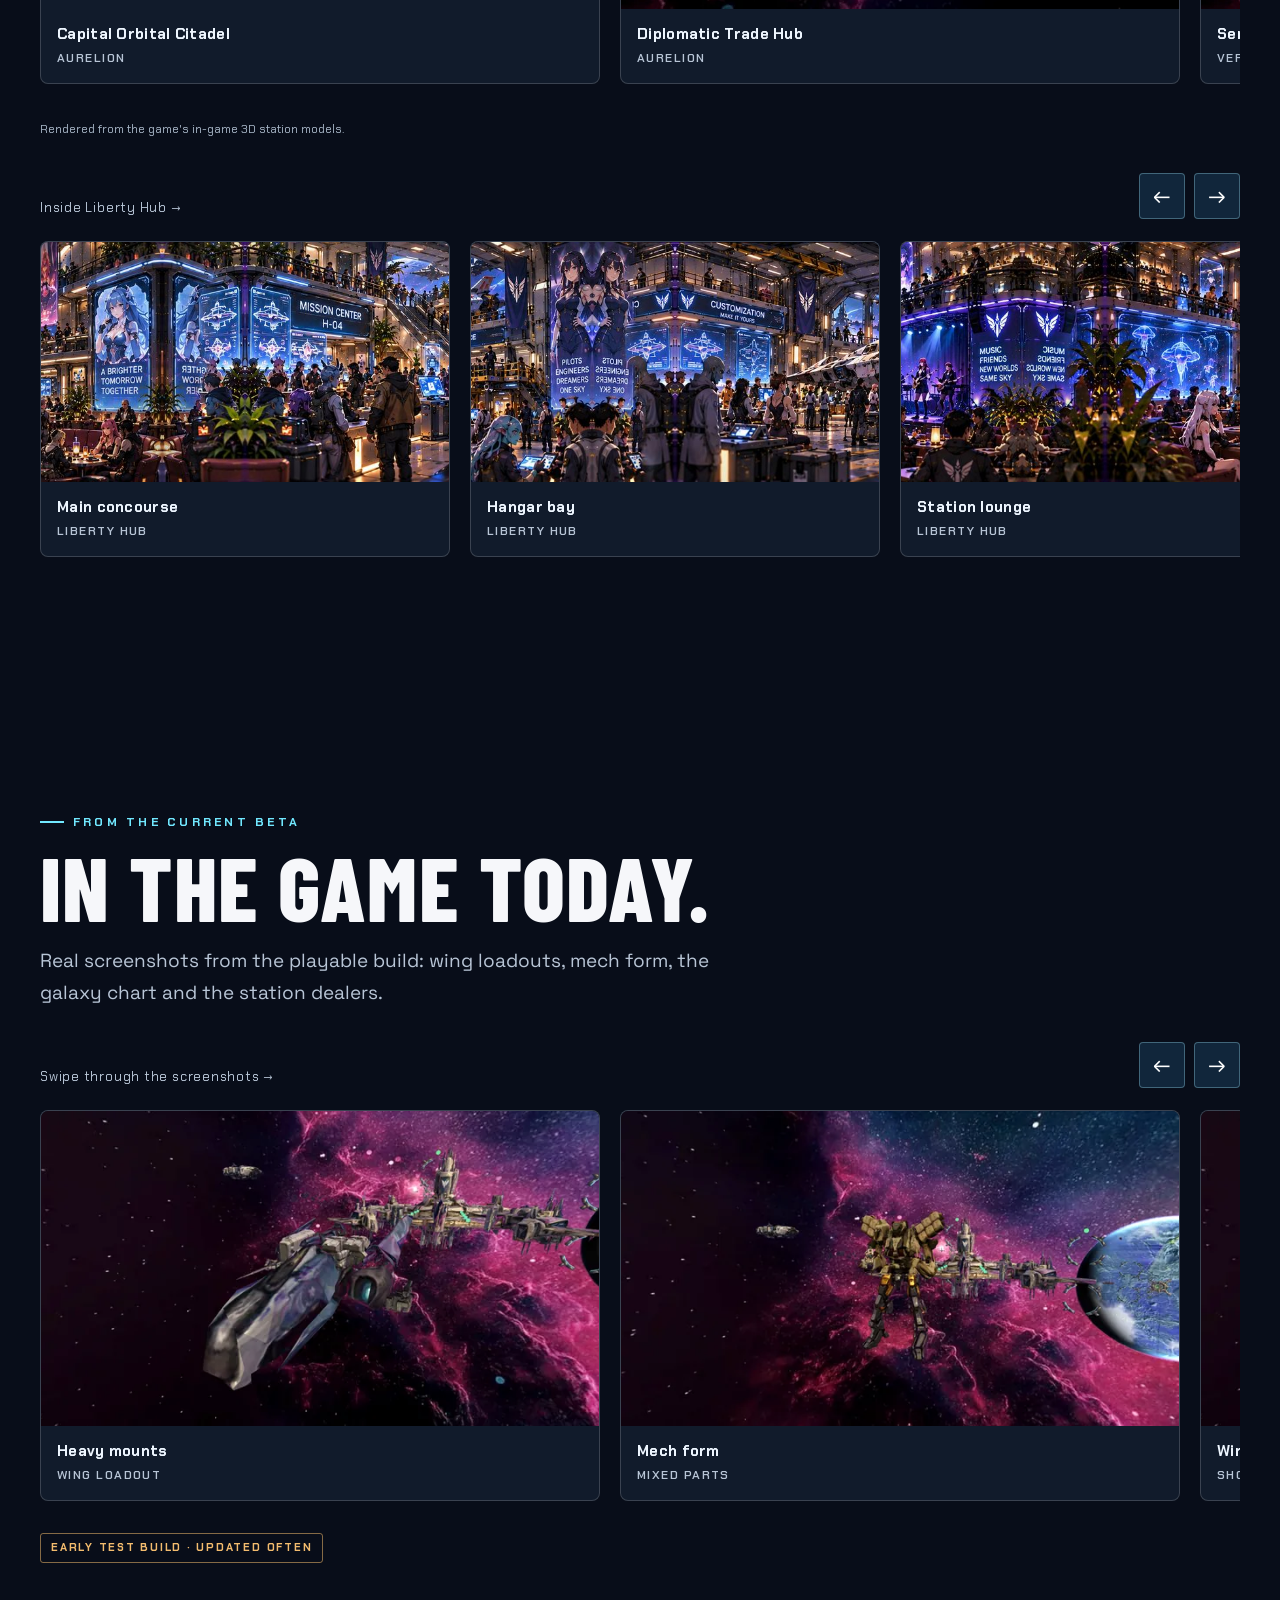
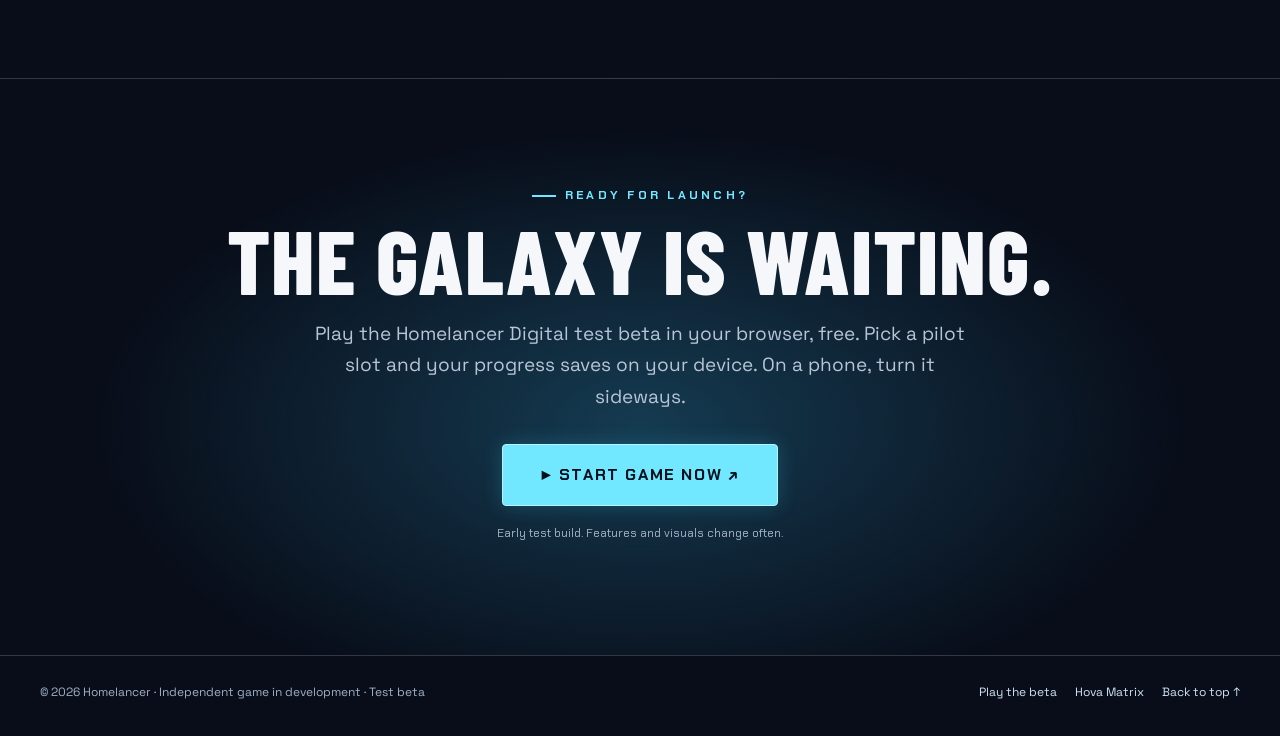
==== commit a65fa4c3: "Build interactive layered 14-faction reveal with mobile swipe and character slot" ====
--- a/index.html
+++ b/index.html
@@ -1,38 +1,229 @@
-<!doctype html><html lang="en"><head>
+<!doctype html>
+<html lang="en">
+<head>
 <meta charset="utf-8"><meta name="viewport" content="width=device-width,initial-scale=1,viewport-fit=cover">
-<title>HOMELANCER — Forge Your Own Frontier</title><meta name="description" content="Homelancer is a developing space adventure built around ship and mech customization, 120+ planned star systems, factions and exploration. Play the browser test beta."><meta name="theme-color" content="#080c1a">
-<link rel="preconnect" href="https://fonts.googleapis.com"><link rel="preconnect" href="https://fonts.gstatic.com" crossorigin>
-<link href="https://fonts.googleapis.com/css2?family=Barlow+Condensed:wght@600;700;800;900&family=Space+Grotesk:wght@400;500;600;700&family=Chakra+Petch:wght@500;600;700&display=swap" rel="stylesheet">
+<meta name="theme-color" content="#080d19"><meta name="description" content="Homelancer Digital — fly your ship, transform into a mech, fight rival factions and explore a galaxy under fog of war. Play the free browser beta.">
+<meta property="og:title" content="HOMELANCER — Your Galaxy Awaits"><meta property="og:description" content="A space adventure in your browser: ships, mechs, factions and stations. Play the beta."><meta property="og:image" content="https://homelancergame.com/a/hero2.webp"><meta property="og:type" content="website">
+<title>HOMELANCER — Your Galaxy Awaits</title>
+<link rel="preconnect" href="https://fonts.googleapis.com">
+<link rel="preconnect" href="https://fonts.gstatic.com" crossorigin>
+<link href="https://fonts.googleapis.com/css2?family=Barlow+Condensed:wght@600;700;800;900&family=Chakra+Petch:wght@500;600;700&family=Space+Grotesk:wght@400;500;600;700&display=swap" rel="stylesheet">
+<link rel="preload" as="image" href="a/hero2.webp" imagesrcset="a/hero2-960.webp 960w, a/hero2.webp 1920w" imagesizes="100vw" fetchpriority="high">
 <style>
-:root{color-scheme:dark;--bg:#080c1a;--panel:#101a2b;--ink:#f6f5f2;--muted:#b1c0d1;--ice:#7fe4fd;--gold:#efc18a;--edge:#ffffff26;--display:"Barlow Condensed",Impact,sans-serif;--body:"Space Grotesk",system-ui,sans-serif;--tech:"Chakra Petch",sans-serif}
-*{box-sizing:border-box}html{scroll-behavior:smooth;scroll-padding-top:86px}body{margin:0;background:var(--bg);color:var(--ink);font:400 16px/1.6 var(--body);overflow-x:clip}a{color:inherit;text-decoration:none}img{display:block;max-width:100%}button{font:inherit}::selection{background:var(--ice);color:#071321}:focus-visible{outline:3px solid var(--ice);outline-offset:4px}.sr{position:absolute;left:-9999px}.sr:focus{left:8px;top:8px;background:white;color:black;padding:12px;z-index:300}.container{width:min(1320px,calc(100% - 44px));margin-inline:auto}.eyebrow{font:700 12px/1.4 var(--tech);letter-spacing:.22em;text-transform:uppercase;color:var(--ice)}.eyebrow:before{content:"";display:inline-block;width:22px;height:2px;background:var(--ice);vertical-align:middle;margin-right:12px}.title{font:900 clamp(52px,8vw,125px)/.86 var(--display);letter-spacing:.02em;text-transform:uppercase;margin:18px 0 25px}.lede{color:#c6d5e5;max-width:670px;font-size:clamp(16px,1.8vw,20px);line-height:1.65}.button{display:inline-flex;align-items:center;justify-content:center;min-height:52px;padding:12px 23px;border:1px solid var(--ice);background:var(--ice);color:#071521;text-transform:uppercase;font:700 13px/1.2 var(--tech);letter-spacing:.09em;clip-path:polygon(0 0,calc(100% - 12px) 0,100% 12px,100% 100%,12px 100%,0 calc(100% - 12px));transition:background .2s,transform .2s}.button:hover{background:#fff;transform:translateY(-2px)}.button.ghost{background:#0713238c;color:#fff;border-color:#b7d7ea91}.button.ghost:hover{background:#23435b}.header{position:fixed;inset:0 0 auto;z-index:100;background:#070c19ec;border-bottom:1px solid #ffffff2c;backdrop-filter:blur(18px)}.nav{min-height:72px;display:flex;align-items:center;gap:30px}.brand{font:900 27px/1 var(--display);letter-spacing:.15em;white-space:nowrap}.brand em{font-style:normal;color:var(--ice)}.navlinks{display:flex;align-items:center;gap:26px;margin-left:auto}.navlinks a{font:700 12px var(--tech);letter-spacing:.12em;text-transform:uppercase;color:#c4d3e0}.navlinks a:hover{color:var(--ice)}.header .button{min-height:46px;padding:10px 15px;white-space:nowrap;font-size:12px}
-.hero{min-height:800px;min-height:100svh;position:relative;isolation:isolate;display:flex;align-items:center;padding:140px 0 95px;overflow:hidden;background:#080c1a}.hero-art{position:absolute;inset:-12% 0;z-index:-2;width:100%;height:124%;object-fit:cover;object-position:64% center;transform:translate3d(0,var(--parallax,0px),0) scale(1.02)}.hero:after{content:"";position:absolute;inset:0;z-index:-1;background:linear-gradient(90deg,#050a18fa 0%,#050a18df 35%,#050a1840 80%),linear-gradient(0deg,#080c1a,transparent 42%),linear-gradient(180deg,#080c1a77,transparent 35%)}.hero-content{max-width:800px}.hero h1{font:900 clamp(92px,15vw,228px)/.76 var(--display);text-transform:uppercase;letter-spacing:.022em;text-shadow:0 10px 60px #000a;margin:28px 0 27px}.hero h1 span{color:var(--ice)}.hero p{max-width:595px;color:#e5eff8;font-size:clamp(17px,2vw,22px);line-height:1.55}.actions{display:flex;flex-wrap:wrap;gap:14px;margin-top:28px}.actions .button{min-height:58px;font-size:14px}.meta{display:flex;gap:25px;flex-wrap:wrap;margin-top:45px;padding-top:20px;border-top:1px solid #ffffff4a;max-width:610px}.meta strong{display:block;font:800 31px/1 var(--display)}.meta span{font:600 11px var(--tech);color:#b9d0e1;text-transform:uppercase;letter-spacing:.08em}.scroll{position:absolute;bottom:30px;right:5vw;font:700 11px var(--tech);text-transform:uppercase;letter-spacing:.17em;color:#c5e1ed}
-section.block{padding:clamp(78px,10vw,130px) 0;position:relative}.block.dark{background:#0d1424}.block .innerhead{display:flex;justify-content:space-between;align-items:end;gap:25px}.block .innerhead p{max-width:440px}.band{position:relative;min-height:420px;display:flex;align-items:center;overflow:hidden;isolation:isolate;border-block:1px solid var(--edge)}.band img{position:absolute;inset:-12% 0;z-index:-2;width:100%;height:124%;object-fit:cover;transform:translate3d(0,var(--parallax,0px),0)}.band:after{content:"";position:absolute;inset:0;z-index:-1;background:linear-gradient(90deg,#070b18f2,#070b1870 80%),linear-gradient(0deg,#090e1b8c,transparent)}.band h2{font:900 clamp(60px,10vw,154px)/.86 var(--display);text-transform:uppercase;max-width:900px;margin:16px 0}.rail-title{display:flex;align-items:center;justify-content:space-between;gap:16px;margin:35px 0 14px}.rail-title p{font:600 12px var(--tech);color:#a9c3d4;letter-spacing:.1em;text-transform:uppercase}.arrows{display:flex;gap:9px}.arrows button{width:46px;height:46px;background:#18263c;border:1px solid #ffffff4a;color:white;cursor:pointer;font-size:25px}.arrows button:hover{background:#28516a}.rail{display:flex;gap:19px;overflow-x:auto;scroll-snap-type:x mandatory;overscroll-behavior-x:contain;padding:4px 2px 20px;scrollbar-color:#518da6 #151f30}.artcard{flex:0 0 min(34vw,410px);scroll-snap-align:start;min-width:0;background:var(--panel);border:1px solid var(--edge);overflow:hidden}.artcard img{width:100%;aspect-ratio:16/10;object-fit:cover}.artcard .copy{padding:17px 22px 23px}.artcard .copy small{font:700 11px var(--tech);color:var(--gold);text-transform:uppercase;letter-spacing:.11em}.artcard h3{font:800 35px/1 var(--display);text-transform:uppercase;margin:10px 0 8px}.artcard p{color:var(--muted);font-size:14px;line-height:1.55;margin:0}
-.custom{display:grid;grid-template-columns:1.1fr .9fr;gap:clamp(25px,4vw,62px);align-items:center}.custom img{width:100%;object-fit:cover;aspect-ratio:5/4;border:1px solid var(--edge);box-shadow:0 25px 80px #0008}.custom .title{font-size:clamp(55px,7vw,104px)}.parts{display:flex;flex-wrap:wrap;gap:8px;margin-top:26px}.parts span{padding:8px 12px;border:1px solid #7fe4fd62;color:#e1f7fe;font:600 12px var(--tech);text-transform:uppercase}.caption{color:#8fa4bb;font-size:12px;margin-top:17px}.factions{display:grid;grid-template-columns:repeat(3,minmax(0,1fr));gap:18px;margin-top:38px}.faction{background:#121d31;border:1px solid var(--edge);position:relative;overflow:hidden}.faction img{width:100%;aspect-ratio:16/10;object-fit:cover}.faction .copy{padding:20px}.faction h3{font:800 32px var(--display);text-transform:uppercase;margin:0}.faction p{color:var(--muted);font-size:14px;margin:6px 0}.end{text-align:center;background:radial-gradient(ellipse at center,#16465a,#080c1a 70%);border-top:1px solid var(--edge)}.end .lede{margin:0 auto 26px}.end .title{font-size:clamp(62px,9vw,137px)}.footer{border-top:1px solid var(--edge);padding:30px 0;color:#9eafc4;font-size:12px}.footer .container{display:flex;justify-content:space-between;gap:18px;flex-wrap:wrap}
-@media(max-width:980px){.navlinks{display:none}.header .button{margin-left:auto}.custom{grid-template-columns:1fr}.factions{grid-template-columns:1fr 1fr}.hero h1{font-size:clamp(88px,17vw,150px)}}@media(max-width:700px){.container{width:calc(100% - 36px)}.nav{min-height:64px;gap:10px}.brand{font-size:22px;letter-spacing:.09em}.header .button{font-size:11px;padding:10px 12px;min-height:45px}.hero{min-height:100svh;align-items:flex-end;padding:110px 0 60px}.hero-art{object-position:65% 26%}.hero:after{background:linear-gradient(0deg,#080c1a 0%,#080c1ae9 30%,#080c1a77 76%),linear-gradient(90deg,#080c1a99,transparent)}.hero h1{font-size:clamp(68px,18vw,120px)}.hero p{font-size:16px}.hero .actions{display:grid}.hero .actions a{width:100%}.meta{gap:15px}.meta strong{font-size:25px}.scroll{display:none}.block .innerhead{display:block}.rail .artcard,.artcard{flex-basis:84%;max-width:420px}.rail-title{align-items:center}.band{min-height:365px}.band h2{font-size:clamp(58px,15vw,100px)}.factions{grid-template-columns:1fr}.custom img{aspect-ratio:16/10}}
-@media(max-width:380px){.brand{font-size:19px}.header .button{font-size:10px;padding:10px}.hero h1{font-size:68px}}
-@media(prefers-reduced-motion:reduce){html{scroll-behavior:auto}.hero-art,.band img{transform:none!important}.button{transition:none}}
-</style></head><body>
-<a class="sr" href="#main">Skip to content</a>
-<header class="header"><nav class="container nav" aria-label="Main"><a class="brand" href="#home">HOME<em>LANCER</em></a><div class="navlinks"><a href="#ships">Ship builder</a><a href="#mechs">Mechs</a><a href="#galaxy">Galaxy</a><a href="#factions">Factions</a><a href="#stations">Locations</a></div><a class="button" href="https://houawanych-pixel.github.io/homelancer-digital/">▶ Start Game ↗</a></nav></header>
+:root{color-scheme:dark;--bg:#080d19;--panel:#111b2b;--text:#f6f7fa;--muted:#b8c5d6;--cyan:#71e8ff;--gold:#f3bc6e;--line:#ffffff2c;--display:"Barlow Condensed",Impact,sans-serif;--body:"Space Grotesk",system-ui,sans-serif}
+*{box-sizing:border-box}html{scroll-behavior:smooth;scroll-padding-top:90px}body{margin:0;background:var(--bg);color:var(--text);font:400 16px/1.6 var(--body);overflow-x:hidden}img{display:block;max-width:100%}a{color:inherit;text-decoration:none}button{font:inherit}::selection{background:#71e8ff;color:#05101c}
+:focus-visible{outline:3px solid var(--cyan);outline-offset:4px}.skip{position:absolute;top:-100px;left:12px;z-index:200;padding:12px;background:#fff;color:#000}.skip:focus{top:12px}
+.wrap{width:min(1200px,calc(100% - 44px));margin-inline:auto}
+.site-header{position:fixed;inset:0 0 auto;z-index:100;border-bottom:1px solid #ffffff26;background:#060b16eb;backdrop-filter:blur(18px)}
+.header-inner{min-height:74px;display:flex;align-items:center;gap:32px}
+.logo{font:900 clamp(21px,2.8vw,29px)/1 var(--display);letter-spacing:.11em;text-transform:uppercase;white-space:nowrap}.logo span{color:var(--cyan)}
+.desktop-nav{display:flex;align-items:center;gap:clamp(14px,2.5vw,32px);margin-left:auto}
+.desktop-nav a{color:#ced9e8;font-size:12px;font-weight:700;letter-spacing:.15em;text-transform:uppercase}.desktop-nav a:hover{color:var(--cyan)}
+.play-btn{display:inline-flex;align-items:center;justify-content:center;gap:12px;min-height:49px;padding:11px 20px;background:var(--cyan);color:#04111d;border:1px solid #baf4ff;border-radius:4px;font-size:13px;font-weight:800;letter-spacing:.10em;text-transform:uppercase;white-space:nowrap;box-shadow:0 0 20px #3bd6f537}
+.play-btn:hover{background:#d3f9ff;box-shadow:0 0 30px #3bd6f563}.play-btn:active{transform:translateY(1px)}
+.hero{min-height:790px;min-height:100svh;position:relative;display:flex;align-items:center;isolation:isolate;overflow:hidden;padding:135px 0 92px;background:#090f1d}
+.hero-bg{position:absolute;inset:0;z-index:-2;width:100%;height:100%;object-fit:cover;object-position:60% center;filter:saturate(1.25) contrast(1.05)}
+.hero:after{content:"";position:absolute;inset:0;z-index:-1;background:linear-gradient(90deg,#060b16 0%,#060b16de 29%,#060b1675 64%,#060b1640),linear-gradient(0deg,#080d19 0%,transparent 38%),linear-gradient(180deg,#080d1959,transparent 38%)}
+.eyebrow{display:inline-flex;gap:9px;align-items:center;color:var(--cyan);font-size:12px;font-weight:800;letter-spacing:.27em;text-transform:uppercase}
+.eyebrow:before{content:"";width:24px;height:2px;background:currentColor}
+.hero h1{font:900 clamp(82px,13.5vw,194px)/.77 var(--display);letter-spacing:.015em;text-transform:uppercase;margin:30px 0 24px;text-shadow:0 10px 45px #0009}
+.hero h1 span{display:block;color:var(--cyan)}
+.hero .lead{font-size:clamp(17px,2vw,21px);line-height:1.55;max-width:530px;color:#e2ecf7;text-wrap:pretty}
+.hero-actions{display:flex;gap:14px;flex-wrap:wrap;margin:31px 0 42px}
+.hero-actions .play-btn{min-height:59px;padding:15px 27px;font-size:15px}
+.secondary-btn{display:inline-flex;align-items:center;justify-content:center;min-height:59px;padding:13px 25px;border:1px solid #c4d9ed91;background:#090e19a8;border-radius:4px;font-size:14px;font-weight:800;letter-spacing:.07em;text-transform:uppercase}
+.secondary-btn:hover{background:#233d52}
+.hero-stats{display:flex;flex-wrap:wrap;gap:20px 32px;border-top:1px solid #ffffff42;padding-top:23px;max-width:590px}
+.hero-stats strong{display:block;font:800 34px/1 var(--display);color:#fff}
+.hero-stats span{display:block;margin-top:7px;font-size:11px;letter-spacing:.15em;text-transform:uppercase;color:#c6d3e3}
+.scroll-hint{position:absolute;bottom:24px;right:clamp(22px,5vw,70px);font-size:11px;font-weight:700;letter-spacing:.18em;color:#bdccdc;text-transform:uppercase}
+section.content{padding:clamp(65px,9vw,115px) 0;position:relative}
+.section-title{font:800 clamp(48px,7vw,100px)/.9 var(--display);text-transform:uppercase;letter-spacing:.013em;margin:14px 0 18px}
+.section-lead{max-width:670px;color:var(--muted);font-size:clamp(16px,1.7vw,19px);line-height:1.65}
+.feature-grid{display:grid;grid-template-columns:1fr 1fr;gap:24px;margin-top:44px}
+.feature{overflow:hidden;position:relative;border:1px solid var(--line);background:#0e1727;border-radius:10px}
+.feature img{width:100%;height:280px;object-fit:cover;transition:transform .5s}
+.feature:hover img{transform:scale(1.035)}.feature-copy{padding:25px 26px 28px}.feature small{color:var(--cyan);font-weight:800;text-transform:uppercase;letter-spacing:.17em}
+.feature h3{font:800 clamp(31px,4vw,44px)/1 var(--display);text-transform:uppercase;margin:12px 0}.feature p{color:var(--muted);margin:0;font-size:14px}
+#galaxy{background:linear-gradient(180deg,#080d19,#0e1930 46%,#080d19)}
+.wide-showcase{margin-top:38px;display:grid;grid-template-columns:1.15fr .85fr;overflow:hidden;background:#111d31;border:1px solid var(--line);border-radius:12px;min-height:415px}
+.wide-showcase img{height:100%;width:100%;object-fit:cover}.wide-copy{padding:clamp(27px,5vw,63px);display:flex;flex-direction:column;justify-content:center}
+.wide-copy h3{font:800 clamp(40px,5vw,72px)/.9 var(--display);text-transform:uppercase;margin:13px 0 22px}
+.wide-copy p{color:var(--muted);line-height:1.65;margin:0}
+.gallery{display:grid;grid-template-columns:repeat(3,minmax(0,1fr));gap:18px;margin-top:38px}
+.gallery figure{margin:0;background:#121b2a;border:1px solid var(--line);border-radius:9px;overflow:hidden}.gallery img{height:220px;object-fit:cover;width:100%}.gallery figcaption{padding:14px 16px 17px;font-size:13px;color:#dae6f3;font-weight:700;letter-spacing:.03em}
+.disclaimer{color:#a6b4c5;font-size:12px;margin-top:18px}
+#play{padding:100px 0;background:radial-gradient(ellipse at 50% 60%,#153b51 0%,transparent 60%),#080d19;text-align:center;border-top:1px solid var(--line)}
+#play .section-lead{margin:0 auto 32px}#play .play-btn{min-height:62px;padding:16px 38px;font-size:16px}
+footer{padding:27px 0 34px;border-top:1px solid var(--line);color:#9fb0c5;font-size:12px}
+.footer-inner{display:flex;justify-content:space-between;gap:18px;flex-wrap:wrap}
+@media(max-width:920px){.desktop-nav{display:none}.header-inner{justify-content:space-between}.hero h1{font-size:clamp(75px,16vw,130px)}}
+@media(max-width:700px){.wrap{width:calc(100% - 36px)}.header-inner{min-height:66px;gap:12px}.logo{font-size:22px;letter-spacing:.07em}.header-inner>.play-btn{min-height:44px;padding:10px 12px;font-size:11px;letter-spacing:.04em}.hero{min-height:750px;min-height:100svh;align-items:flex-end;padding:116px 0 65px}.hero-bg{object-position:72% 38%}.hero:after{background:linear-gradient(0deg,#080d19 0%,#080d19f0 38%,#080d1955 70%,#080d1910)}.hero h1{font-size:clamp(70px,16vw,106px);margin:20px 0}.hero .lead{font-size:16px}.hero-actions{display:grid;gap:10px;margin:24px 0 30px}.hero-actions>a{width:100%}.hero-stats{gap:18px;padding-top:16px}.hero-stats strong{font-size:29px}.scroll-hint{display:none}.feature-grid,.gallery{grid-template-columns:1fr}.feature img{height:240px}.wide-showcase{grid-template-columns:1fr}.wide-showcase img{height:245px}.gallery img{height:250px}section.content{padding:70px 0}#play{padding:75px 0}}
+@media(max-width:360px){.logo{font-size:18px}.header-inner>.play-btn{font-size:11.5px;padding:9px 10px;letter-spacing:.02em}.hero h1{font-size:65px}}
+@media(prefers-reduced-motion:reduce){html{scroll-behavior:auto}.feature img,.play-btn{transition:none}}
+</style>
+<style>
+/* v3: labels in Chakra Petch, swipe rails, parallax bands, mech / faction / station showcases */
+:root{--ui:"Chakra Petch","Space Grotesk",system-ui,sans-serif}
+.eyebrow,.desktop-nav a,.play-btn,.secondary-btn,.rail-note,.horizontal-gallery figcaption,.feature small,.hero-stats span,.disclaimer,.tag{font-family:var(--ui)}
+.hero-bg{transform:translate3d(0,var(--hero-y,0px),0) scale(1.12);will-change:transform}
+.feature-grid{grid-template-columns:minmax(0,1.3fr) minmax(0,.7fr)}.feature-grid .feature img{height:350px}
+.rail-head{display:flex;justify-content:space-between;align-items:end;gap:20px;margin:34px 0 16px}
+.rail-controls{display:flex;gap:9px;flex:none}
+.rail-controls button{height:46px;width:46px;border:1px solid #8bc6da66;background:#11263b;color:#fff;border-radius:4px;cursor:pointer;font-size:22px}
+.rail-controls button:hover{background:#1b4962}
+.horizontal-gallery{display:flex;gap:20px;overflow-x:auto;overscroll-behavior-x:contain;scroll-snap-type:x mandatory;scrollbar-width:thin;scrollbar-color:#447c91 #111b2b;padding:6px 2px 18px;-webkit-overflow-scrolling:touch}
+.horizontal-gallery figure{flex:0 0 min(34vw,410px);scroll-snap-align:start;margin:0;border-radius:8px;overflow:hidden;border:1px solid var(--line);background:#111b2b}
+.horizontal-gallery figure img{width:100%;height:240px;object-fit:cover}
+.horizontal-gallery figcaption{padding:13px 16px 15px;color:#eef6ff;font-size:15px;font-weight:700;letter-spacing:.02em}
+.horizontal-gallery figcaption span{display:block;margin-top:3px;color:var(--muted);font-size:12px;font-weight:600;letter-spacing:.12em;text-transform:uppercase}
+.rail-tall figure{flex-basis:min(24vw,290px)}.rail-tall figure img{height:380px;object-position:center 30%}
+.rail-wide figure{flex-basis:min(46vw,560px)}.rail-wide figure img{height:315px}
+.rail-note{color:var(--muted);font-size:13px;margin:0;letter-spacing:.06em}
+.parallax-band{position:relative;height:clamp(300px,43vw,530px);overflow:hidden;display:flex;align-items:center;isolation:isolate;border-block:1px solid #ffffff35}
+.parallax-band img{position:absolute;inset:-18% 0;width:100%;height:136%;object-fit:cover;z-index:-2;transform:translate3d(0,var(--band-y,0px),0)}
+.parallax-band:after{content:"";position:absolute;inset:0;z-index:-1;background:linear-gradient(90deg,#030911ed,transparent 85%),linear-gradient(0deg,#030911b5,transparent)}
+.parallax-band h2{font:900 clamp(55px,9vw,132px)/.87 var(--display);text-transform:uppercase;max-width:780px;margin:16px 0}
+.parallax-band p{color:#e4f0fa;max-width:540px}
+.split{display:grid;grid-template-columns:1.1fr .9fr;gap:clamp(24px,4vw,56px);align-items:center;margin-top:38px}
+.split figure{margin:0;border:1px solid var(--line);border-radius:12px;overflow:hidden;background:#0c1424}
+.split figure img{width:100%;height:auto}
+.split figcaption{padding:12px 16px;font:600 13px/1.4 var(--ui);color:var(--muted);letter-spacing:.04em}
+.points{list-style:none;margin:0;padding:0;display:grid;gap:16px}
+.points li{border-left:2px solid var(--cyan);padding:2px 0 2px 16px;color:var(--muted)}
+.points b{display:block;color:var(--text);font:800 26px/1.05 var(--display);text-transform:uppercase;letter-spacing:.02em;margin-bottom:4px}
+.tag{display:inline-block;margin-top:14px;padding:5px 10px;border:1px solid #f3bc6e88;color:var(--gold);border-radius:3px;font-size:11px;font-weight:700;letter-spacing:.16em;text-transform:uppercase}
+#mechs{background:linear-gradient(180deg,#080d19,#0d1626 40%,#080d19)}
+#factions{background:radial-gradient(ellipse at 20% 0%,#1b2440 0%,transparent 55%),#080d19}
+footer .links{display:flex;gap:18px;flex-wrap:wrap}footer a{color:#cfe3f5}footer a:hover{color:var(--cyan)}
+@media(max-width:920px){.split{grid-template-columns:1fr}}
+@media(max-width:700px){.feature-grid{grid-template-columns:1fr}.feature-grid .feature img{height:240px}.horizontal-gallery figure{flex-basis:84%;max-width:400px}.horizontal-gallery figure img{height:220px}
+.rail-tall figure{flex-basis:68%}.rail-tall figure img{height:340px}.rail-wide figure{flex-basis:88%}.rail-wide figure img{height:210px}
+.rail-head{align-items:center;margin-top:26px}.parallax-band{height:390px}.parallax-band img{object-position:65% center}.parallax-band h2{font-size:clamp(54px,14vw,90px)}.points b{font-size:23px}}
+@media(prefers-reduced-motion:reduce){.hero-bg,.parallax-band img{transform:none!important;will-change:auto}.horizontal-gallery{scroll-behavior:auto}}
+</style>
+<style>
+/* Layered cinematic faction window — static art is intentionally kept separate from future character PNG. */
+.faction-reveal{padding:clamp(70px,9vw,125px) 0;background:radial-gradient(ellipse at 80% 25%,#1d2b4a 0%,#080d19 70%);border-block:1px solid var(--line)}
+.faction-reveal .fr-title{font:900 clamp(54px,8vw,112px)/.89 "Barlow Condensed",Impact,sans-serif;text-transform:uppercase;margin:12px 0 18px}
+.fr-controls{display:flex;justify-content:space-between;align-items:center;gap:20px;margin:23px 0 14px}.fr-status{font:700 12px var(--ui,system-ui);color:#bcd4e3;text-transform:uppercase;letter-spacing:.14em}.fr-buttons{display:flex;gap:9px}.fr-buttons button{width:48px;height:48px;background:#101c2e;border:1px solid #80d4e27d;color:white;font-size:25px;cursor:pointer}
+.fr-stage{--faccent:#71e8ff;position:relative;isolation:isolate;min-height:530px;overflow:hidden;background:#121b30;border:1px solid #ffffff3a;box-shadow:0 30px 70px #0008}
+.fr-banner{position:absolute;inset:0;z-index:-3;background:#102038}.fr-banner img{height:100%;width:100%;object-fit:cover;object-position:center}
+.fr-stage:after{content:"";position:absolute;inset:0;z-index:-1;background:linear-gradient(90deg,#070d1de8 0%,#070d1d97 44%,#070d1d22 100%),linear-gradient(0deg,#080c1f,transparent 55%);pointer-events:none}
+.fr-foreground{position:absolute;bottom:0;right:2%;width:49%;height:94%;z-index:-2;display:flex;align-items:end;justify-content:center;filter:drop-shadow(-22px 12px 30px #0008)}
+.fr-foreground img{max-width:100%;max-height:100%;width:100%;height:100%;object-fit:contain;object-position:bottom;mask-image:linear-gradient(0deg,transparent 0%,#000 22%);-webkit-mask-image:linear-gradient(0deg,transparent 0%,#000 22%)}
+.fr-copy{position:relative;z-index:2;padding:clamp(28px,6vw,80px);width:min(62%,720px);min-height:530px;display:flex;flex-direction:column;justify-content:center}
+.fr-copy h3{font:900 clamp(57px,8vw,125px)/.84 "Barlow Condensed",Impact,sans-serif;text-transform:uppercase;margin:19px 0;color:white;text-shadow:0 8px 22px #000a}
+.fr-copy .fr-code{font:700 12px var(--ui,system-ui);color:var(--faccent);letter-spacing:.23em;text-transform:uppercase}
+.fr-copy p{font-size:clamp(15px,1.7vw,19px);max-width:520px;line-height:1.6;color:#e0ebf5}.fr-tags{display:flex;flex-wrap:wrap;gap:8px;margin:15px 0 28px}.fr-tags span{border:1px solid #ffffff5c;background:#101928b0;padding:6px 11px;font:600 12px var(--ui,system-ui);color:#d9ebf8}
+.fr-stage.fr-enter .fr-banner{animation:fr-right .7s cubic-bezier(.2,.7,.2,1) both}.fr-stage.fr-enter .fr-foreground{animation:fr-left .8s .13s cubic-bezier(.2,.7,.2,1) both}.fr-stage.fr-enter .fr-copy>*{animation:fr-up .55s .28s both}
+@keyframes fr-right{from{opacity:.35;transform:translateX(12%)}to{opacity:1;transform:none}}@keyframes fr-left{from{opacity:0;transform:translateX(-12%)}to{opacity:1;transform:none}}@keyframes fr-up{from{opacity:0;transform:translateY(18px)}to{opacity:1;transform:none}}
+.fr-dots{display:flex;flex-wrap:wrap;gap:8px;margin:17px 0 0}.fr-dots button{width:13px;height:13px;border-radius:50%;border:1px solid #ffffffa5;background:#ffffff32;cursor:pointer}.fr-dots button[aria-current="true"]{background:var(--cyan);border-color:var(--cyan)}
+@media(max-width:700px){.fr-stage{min-height:590px}.fr-foreground{width:85%;height:53%;right:-6%;top:0;bottom:auto;opacity:.85}.fr-stage:after{background:linear-gradient(0deg,#080e1b 15%,#080e1bee 42%,#080e1b32 95%)}.fr-copy{width:100%;min-height:590px;justify-content:flex-end;padding:25px}.fr-copy h3{font-size:clamp(52px,13vw,79px)}.fr-copy p{font-size:15px}.fr-controls{margin-top:18px}.fr-dots{gap:10px}.fr-dots button{width:16px;height:16px}}
+@media(prefers-reduced-motion:reduce){.fr-stage.fr-enter .fr-banner,.fr-stage.fr-enter .fr-foreground,.fr-stage.fr-enter .fr-copy>*{animation:none!important}}
+</style></head>
+<body>
+<a class="skip" href="#main">Skip to content</a>
+<header class="site-header"><div class="wrap header-inner">
+<a class="logo" href="#top" aria-label="Homelancer home">HOME<span>LANCER</span></a>
+<nav class="desktop-nav" aria-label="Main navigation"><a href="#galaxy">Galaxy</a><a href="#ships">Ships</a><a href="#mechs">Mechs</a><a href="#factions">Factions</a><a href="#stations">Stations</a></nav>
+<a class="play-btn" id="start-top" href="https://houawanych-pixel.github.io/homelancer-digital/" aria-label="Start Homelancer Digital game">▶ Start Game <span aria-hidden="true">↗</span></a>
+</div></header>
 <main id="main">
-<section class="hero" id="home"><img class="hero-art" src="a/hero.webp" alt="" fetchpriority="high"><div class="container"><div class="hero-content"><span class="eyebrow">An evolving space adventure</span><h1>HOME<span>LANCER</span></h1><p>Forge a ship unlike any other. Engineer your combat machine. Explore a galaxy of rival factions, distant worlds and untold stories.</p><div class="actions"><a class="button" href="https://houawanych-pixel.github.io/homelancer-digital/">▶ Start the beta ↗</a><a class="button ghost" href="#ships">Discover the universe ↓</a></div><div class="meta"><div><strong>120+</strong><span>Star systems envisioned</span></div><div><strong>MODULAR</strong><span>Ships &amp; mechs planned</span></div><div><strong>EXPLORE</strong><span>Planets and stations</span></div></div></div></div><div class="scroll">Scroll to explore ↓</div></section>
-<section class="block" id="ships"><div class="container"><span class="eyebrow">01 / Your ship, your design</span><div class="custom"><div><h2 class="title">Build your<br>own legend.</h2><p class="lede">Design your own spacecraft from the core outward. Change wings and bodies, select your thrusters, then configure hardpoints with cannons, missiles, laser and plasma weaponry.</p><div class="parts"><span>Hull &amp; core</span><span>Wing sets</span><span>Thrusters</span><span>Top cannon</span><span>Wingtip mounts</span><span>Under-wing weapons</span><span>Nose guns</span><span>Rear turret</span></div><p class="caption">Customization systems are part of the evolving game vision. Current beta features may differ.</p></div><img src="a/chaser.webp" loading="lazy" alt="Homelancer spacecraft artwork representing modular ship building"></div><div class="rail-title"><p>Ship design collection — swipe to discover</p><div class="arrows"><button data-rail="shiprail" data-step="-1" aria-label="Previous ship">←</button><button data-rail="shiprail" data-step="1" aria-label="Next ship">→</button></div></div><div class="rail" id="shiprail" tabindex="0" aria-label="Ship concept gallery">
-<article class="artcard"><img src="a/cadet.webp" loading="lazy" alt="Cadet spacecraft artwork"><div class="copy"><small>Light frame</small><h3>Cadet</h3><p>Agile ship inspiration for a fast, responsive build.</p></div></article>
-<article class="artcard"><img src="a/corsair.webp" loading="lazy" alt="Corsair spacecraft artwork"><div class="copy"><small>Combat frame</small><h3>Corsair</h3><p>An aggressive silhouette for frontier combat.</p></div></article>
-<article class="artcard"><img src="a/carrier.webp" loading="lazy" alt="Carrier vessel concept"><div class="copy"><small>Heavy frame</small><h3>Carrier</h3><p>Heavy vessel engineering and fleet support concepts.</p></div></article>
-<article class="artcard"><img src="a/tanker.webp" loading="lazy" alt="Cargo tanker artwork"><div class="copy"><small>Utility frame</small><h3>Tanker</h3><p>Industrial ships make the galaxy feel lived in.</p></div></article>
+<section class="hero" id="top" aria-labelledby="hero-title">
+<img class="hero-bg" src="a/hero2.webp" srcset="a/hero2-960.webp 960w, a/hero2.webp 1920w" sizes="100vw" alt="" fetchpriority="high" width="1920" height="1080">
+<div class="wrap"><span class="eyebrow">Your next frontier starts here</span>
+<h1 id="hero-title">HOME<span>LANCER</span></h1>
+<p class="lead">Fly your ship, transform it into a mech, and fight your way across a galaxy of rival factions — one charted system at a time.</p>
+<div class="hero-actions"><a class="play-btn" href="https://houawanych-pixel.github.io/homelancer-digital/">▶ Start Game <span aria-hidden="true">↗</span></a><a class="secondary-btn" href="#universe">Explore the universe ↓</a></div>
+<div class="hero-stats"><div><strong>SPACE</strong><span>Flight &amp; combat</span></div><div><strong>MECH</strong><span>Transform &amp; build</span></div><div><strong>FACTIONS</strong><span>Allies &amp; rivals</span></div></div>
+</div><div class="scroll-hint">Scroll to explore ↓</div></section>
+
+<section class="content" id="universe"><div class="wrap"><span class="eyebrow">A galaxy worth exploring</span><h2 class="section-title">Your ship.<br>Your story.</h2>
+<p class="section-lead">Homelancer Digital is a space adventure you play right in your browser, on a phone or a computer. Take missions, earn credits, fit new weapons on your wings, and decide who you fight for.</p>
+<div class="feature-grid">
+<article class="feature"><img loading="lazy" src="a/ship/ranger-800.webp" srcset="a/ship/ranger-800.webp 800w, a/ship/ranger.webp 1600w" sizes="(max-width:700px) 100vw, 60vw" alt="The Ranger patrol fighter, in-game model" width="1600" height="900"><div class="feature-copy"><small>01 / Space combat</small><h3>Take the controls</h3><p>Fly with one thumb and aim with the other. Lock on, fire your missiles, and hold the special to charge a heavier strike.</p></div></article>
+<article class="feature"><img loading="lazy" src="a/ship/imperium_gunship-800.webp" alt="An Imperium gunship, in-game model" width="800" height="450"><div class="feature-copy"><small>02 / Rival factions</small><h3>Choose your path</h3><p>Every faction has its own ships, pilots and mechs — and its own opinion of you.</p></div></article>
 </div></div></section>
-<section class="band" id="galaxy"><img src="a/sky_solara.jpg" loading="lazy" alt=""><div class="container"><span class="eyebrow">02 / Beyond the known routes</span><h2>120+ star systems.</h2><p>Explore an ambitious planned galaxy of planets, orbital stations, hidden frontiers, traders, rivals and civilizations.</p></div></section>
-<section class="block dark" id="mechs"><div class="container"><span class="eyebrow">03 / Modular ground combat</span><div class="custom"><img src="a/wheel.webp" loading="lazy" alt="Homelancer machine concept artwork"><div><h2 class="title">Rebuild your<br>war machine.</h2><p class="lede">Beyond the cockpit, configure the mechs of Homelancer with custom cores, arms, legs, shoulder equipment and weapons. Build for the mission, not just the looks.</p><div class="parts"><span>Arm modules</span><span>Shoulders</span><span>Core</span><span>Legs &amp; feet</span><span>Weapon slots</span></div><p class="caption">Concept presentation; specific customization options remain in development.</p></div></div></div></section>
-<section class="block" id="factions"><div class="container"><span class="eyebrow">04 / A living space opera</span><h2 class="title">Alliances.<br>Rivals. Legends.</h2><p class="lede">Beyond ship combat, Homelancer is designed around factions, characters, missions and story arcs that shape the frontier. Each journey reveals another part of the universe.</p><div class="factions"><article class="faction"><img src="a/room_main_hub.jpg" alt="Liberty Hub interior artwork" loading="lazy"><div class="copy"><h3>Living stations</h3><p>Discover the people and places between missions.</p></div></article><article class="faction"><img src="a/room_hangar.jpg" alt="Station hangar artwork" loading="lazy"><div class="copy"><h3>Preparation</h3><p>Return to port, refit and plan the next journey.</p></div></article><article class="faction"><img src="a/room_bar.jpg" alt="Sci-fi station bar artwork" loading="lazy"><div class="copy"><h3>Stories unfold</h3><p>Encounters and alliances reach beyond the battlefield.</p></div></article></div></div></section>
-<section class="block dark" id="stations"><div class="container"><div class="innerhead"><div><span class="eyebrow">05 / Worlds and destinations</span><h2 class="title">Enter the<br>frontier.</h2></div><p class="lede">From space stations to planetary environments, the Homelancer universe is designed for exploration on many scales. Scroll through locations and worlds from our visual library.</p></div><div class="rail-title"><p>Destination gallery — swipe left and right</p><div class="arrows"><button data-rail="worldrail" data-step="-1" aria-label="Previous destination">←</button><button data-rail="worldrail" data-step="1" aria-label="Next destination">→</button></div></div><div class="rail" id="worldrail" tabindex="0" aria-label="Destinations gallery">
-<article class="artcard"><img src="a/earth.jpg" loading="lazy" alt="Earth planetary environment artwork"><div class="copy"><small>Planetary travel</small><h3>Worlds below</h3><p>Planetary environments and landing concepts.</p></div></article>
-<article class="artcard"><img src="a/jupiter.jpg" loading="lazy" alt="Jupiter planetary environment artwork"><div class="copy"><small>Deep space</small><h3>Gas giants</h3><p>Vast worlds and unexpected orbital encounters.</p></div></article>
-<article class="artcard"><img src="a/room_main_hub.jpg" loading="lazy" alt="Interior of Liberty Hub station"><div class="copy"><small>Social destinations</small><h3>Liberty Hub</h3><p>The frontier's people, stories and missions.</p></div></article>
-</div></div></section>
-<section class="block end" id="play"><div class="container"><span class="eyebrow">The next chapter begins</span><h2 class="title">Forge your<br>frontier.</h2><p class="lede">The universe is growing. Take your first flight in the Homelancer Digital browser test beta.</p><a class="button" href="https://houawanych-pixel.github.io/homelancer-digital/">▶ Start Game ↗</a><p class="caption">Early development build. Concept art and planned features do not necessarily reflect current gameplay.</p></div></section>
-</main><footer class="footer"><div class="container"><span>HOMELANCER · An original developing universe</span><span>Concept artwork is not gameplay footage.</span></div></footer>
+
+<section class="parallax-band" aria-labelledby="interlude-title"><img src="a/sky_solara.jpg" alt="" loading="lazy" width="1600" height="800"><div class="wrap"><span class="eyebrow">A universe in motion</span><h2 id="interlude-title">Beyond every horizon.</h2><p>Jump gates, warp lanes and rifts link the systems. Most of the map starts dark.</p></div></section>
+
+<section class="content" id="galaxy"><div class="wrap"><span class="eyebrow">Beyond the horizon</span><h2 class="section-title">Chart the galaxy.</h2>
+<p class="section-lead">The galaxy is a fog-of-war grid. Systems, their planets and their stations appear on your chart only once you have been there.</p>
+<div class="split"><figure><img loading="lazy" decoding="async" src="a/galaxy_map.webp" srcset="a/galaxy_map-900.webp 900w, a/galaxy_map.webp 2000w" sizes="(max-width:920px) 100vw, 640px" alt="The Homelancer galaxy chart: a grid of systems linked by coloured gate lines" width="2000" height="1798"><figcaption>The galaxy chart, drawn from the game's own system data.</figcaption></figure>
+<ul class="points"><li><b>Three kinds of gate</b>Jump gates, warp gates and rifts — each drawn in its own colour on the chart.</li><li><b>Fog of war</b>Unvisited systems stay hidden until you arrive; the chart fills in as you fly.</li><li><b>Stations to dock</b>Each system has its own stations, with dealers, repairs and a mission board.</li></ul></div></div></section>
+
+<section class="content" id="ships"><div class="wrap"><span class="eyebrow">Built for adventure</span><h2 class="section-title">Ships &amp; wings.</h2>
+<p class="section-lead">From light fighters to heavy freighters — and every faction's own fleet. Each wing carries two mounts — a shoulder on top, near the core, and a tip underneath — for guns, rail weapons and missile pods.</p>
+<div class="rail-head"><p class="rail-note">Swipe to explore the fleet →</p><div class="rail-controls"><button type="button" data-rail="ships-gallery" data-dir="-1" aria-label="Previous ship">←</button><button type="button" data-rail="ships-gallery" data-dir="1" aria-label="Next ship">→</button></div></div><div class="horizontal-gallery" id="ships-gallery" tabindex="0" role="region" aria-label="ship gallery"><figure><img loading="lazy" decoding="async" src="a/ship/cadet_ship.webp" srcset="a/ship/cadet_ship-800.webp 800w, a/ship/cadet_ship.webp 1600w" sizes="(max-width:700px) 84vw, 410px" alt="Cadet, in-game model" width="1600" height="900"><figcaption>Cadet <span>Starter fighter</span></figcaption></figure><figure><img loading="lazy" decoding="async" src="a/ship/ranger.webp" srcset="a/ship/ranger-800.webp 800w, a/ship/ranger.webp 1600w" sizes="(max-width:700px) 84vw, 410px" alt="Ranger, in-game model" width="1600" height="900"><figcaption>Ranger <span>Patrol fighter</span></figcaption></figure><figure><img loading="lazy" decoding="async" src="a/ship/lancer.webp" srcset="a/ship/lancer-800.webp 800w, a/ship/lancer.webp 1600w" sizes="(max-width:700px) 84vw, 410px" alt="Lancer, in-game model" width="1600" height="900"><figcaption>Lancer <span>Heavy fighter</span></figcaption></figure><figure><img loading="lazy" decoding="async" src="a/ship/hauler.webp" srcset="a/ship/hauler-800.webp 800w, a/ship/hauler.webp 1600w" sizes="(max-width:700px) 84vw, 410px" alt="Hauler, in-game model" width="1600" height="900"><figcaption>Hauler <span>Armed cargo ship</span></figcaption></figure><figure><img loading="lazy" decoding="async" src="a/ship/bulk.webp" srcset="a/ship/bulk-800.webp 800w, a/ship/bulk.webp 1600w" sizes="(max-width:700px) 84vw, 410px" alt="Bulk Freighter, in-game model" width="1600" height="900"><figcaption>Bulk Freighter <span>Heavy cargo ship</span></figcaption></figure><figure><img loading="lazy" decoding="async" src="a/ship/elyza_fighter.webp" srcset="a/ship/elyza_fighter-800.webp 800w, a/ship/elyza_fighter.webp 1600w" sizes="(max-width:700px) 84vw, 410px" alt="Elyza Fighter, in-game model" width="1600" height="900"><figcaption>Elyza Fighter <span>Elyza · folding wings</span></figcaption></figure><figure><img loading="lazy" decoding="async" src="a/ship/imperium_gunship.webp" srcset="a/ship/imperium_gunship-800.webp 800w, a/ship/imperium_gunship.webp 1600w" sizes="(max-width:700px) 84vw, 410px" alt="Imperium Gunship, in-game model" width="1600" height="900"><figcaption>Imperium Gunship <span>Imperium</span></figcaption></figure><figure><img loading="lazy" decoding="async" src="a/ship/liberator_heavy.webp" srcset="a/ship/liberator_heavy-800.webp 800w, a/ship/liberator_heavy.webp 1600w" sizes="(max-width:700px) 84vw, 410px" alt="Liberator Strike Fighter, in-game model" width="1600" height="900"><figcaption>Liberator Strike Fighter <span>Liberators</span></figcaption></figure><figure><img loading="lazy" decoding="async" src="a/ship/covenant_lance.webp" srcset="a/ship/covenant_lance-800.webp 800w, a/ship/covenant_lance.webp 1600w" sizes="(max-width:700px) 84vw, 410px" alt="Covenant Lance, in-game model" width="1600" height="900"><figcaption>Covenant Lance <span>Covenant</span></figcaption></figure><figure><img loading="lazy" decoding="async" src="a/ship/savager_carrier.webp" srcset="a/ship/savager_carrier-800.webp 800w, a/ship/savager_carrier.webp 1600w" sizes="(max-width:700px) 84vw, 410px" alt="Savager Carrier, in-game model" width="1600" height="900"><figcaption>Savager Carrier <span>Savagers</span></figcaption></figure><figure><img loading="lazy" decoding="async" src="a/ship/solrath_spire.webp" srcset="a/ship/solrath_spire-800.webp 800w, a/ship/solrath_spire.webp 1600w" sizes="(max-width:700px) 84vw, 410px" alt="Solrath Spire, in-game model" width="1600" height="900"><figcaption>Solrath Spire <span>Solrath</span></figcaption></figure><figure><img loading="lazy" decoding="async" src="a/ship/kaijurai_gunship.webp" srcset="a/ship/kaijurai_gunship-800.webp 800w, a/ship/kaijurai_gunship.webp 1600w" sizes="(max-width:700px) 84vw, 410px" alt="Kaijurai Gunship, in-game model" width="1600" height="900"><figcaption>Kaijurai Gunship <span>Kaijurai</span></figcaption></figure><figure><img loading="lazy" decoding="async" src="a/ship/phenom_heavy.webp" srcset="a/ship/phenom_heavy-800.webp 800w, a/ship/phenom_heavy.webp 1600w" sizes="(max-width:700px) 84vw, 410px" alt="Phenom Heavy Fighter, in-game model" width="1600" height="900"><figcaption>Phenom Heavy Fighter <span>Phenom</span></figcaption></figure><figure><img loading="lazy" decoding="async" src="a/ship/cybermorph_star.webp" srcset="a/ship/cybermorph_star-800.webp 800w, a/ship/cybermorph_star.webp 1600w" sizes="(max-width:700px) 84vw, 410px" alt="Cybermorph Star Drone, in-game model" width="1600" height="900"><figcaption>Cybermorph Star Drone <span>Cybermorph</span></figcaption></figure></div>
+<p class="disclaimer">Ships rendered from the game's own 3D models. Your ships first, then the factions' fleets.</p></div></section>
+
+<section class="content" id="mechs"><div class="wrap"><span class="eyebrow">Ship to mech</span><h2 class="section-title">Transform.<br>Build your mech.</h2>
+<p class="section-lead">One tap and your ship becomes a mech that walks, digs and fights on the ground. Every mech is three parts — arms, core and legs — and you can mix them from any frame you own. Every faction fields its own mech, and its bosses are bigger.</p>
+<div class="rail-head"><p class="rail-note">Swipe through the mech frames →</p><div class="rail-controls"><button type="button" data-rail="mech-gallery" data-dir="-1" aria-label="Previous mech">←</button><button type="button" data-rail="mech-gallery" data-dir="1" aria-label="Next mech">→</button></div></div><div class="horizontal-gallery rail-tall" id="mech-gallery" tabindex="0" role="region" aria-label="mech gallery"><figure><img loading="lazy" decoding="async" src="a/mech/black_gold.webp" srcset="a/mech/black_gold-450.webp 450w, a/mech/black_gold.webp 900w" sizes="(max-width:700px) 84vw, 410px" alt="Black &amp; gold frame mech, in-game model" width="900" height="1200"><figcaption>Black &amp; gold frame</figcaption></figure><figure><img loading="lazy" decoding="async" src="a/mech/tan_navy.webp" srcset="a/mech/tan_navy-450.webp 450w, a/mech/tan_navy.webp 900w" sizes="(max-width:700px) 84vw, 410px" alt="Navy &amp; tan frame mech, in-game model" width="900" height="1200"><figcaption>Navy &amp; tan frame</figcaption></figure><figure><img loading="lazy" decoding="async" src="a/mech/orange_cannon.webp" srcset="a/mech/orange_cannon-450.webp 450w, a/mech/orange_cannon.webp 900w" sizes="(max-width:700px) 84vw, 410px" alt="Charcoal &amp; orange frame mech, in-game model" width="900" height="1200"><figcaption>Charcoal &amp; orange frame</figcaption></figure><figure><img loading="lazy" decoding="async" src="a/mech/rifle.webp" srcset="a/mech/rifle-450.webp 450w, a/mech/rifle.webp 900w" sizes="(max-width:700px) 84vw, 410px" alt="Grey &amp; tan frame mech, in-game model" width="900" height="1200"><figcaption>Grey &amp; tan frame</figcaption></figure><figure><img loading="lazy" decoding="async" src="a/mech/minigun.webp" srcset="a/mech/minigun-450.webp 450w, a/mech/minigun.webp 900w" sizes="(max-width:700px) 84vw, 410px" alt="White &amp; teal gatling frame mech, in-game model" width="900" height="1200"><figcaption>White &amp; teal gatling frame</figcaption></figure><figure><img loading="lazy" decoding="async" src="a/mech/minigun_2.webp" srcset="a/mech/minigun_2-450.webp 450w, a/mech/minigun_2.webp 900w" sizes="(max-width:700px) 84vw, 410px" alt="White &amp; blue gatling frame mech, in-game model" width="900" height="1200"><figcaption>White &amp; blue gatling frame</figcaption></figure><figure><img loading="lazy" decoding="async" src="a/mech/teal.webp" srcset="a/mech/teal-450.webp 450w, a/mech/teal.webp 900w" sizes="(max-width:700px) 84vw, 410px" alt="Teal heavy frame mech, in-game model" width="900" height="1200"><figcaption>Teal heavy frame</figcaption></figure><figure><img loading="lazy" decoding="async" src="a/mech/white.webp" srcset="a/mech/white-450.webp 450w, a/mech/white.webp 900w" sizes="(max-width:700px) 84vw, 410px" alt="White spiked frame mech, in-game model" width="900" height="1200"><figcaption>White spiked frame</figcaption></figure><figure><img loading="lazy" decoding="async" src="a/mech/headless.webp" srcset="a/mech/headless-450.webp 450w, a/mech/headless.webp 900w" sizes="(max-width:700px) 84vw, 410px" alt="Teal cockpit frame mech, in-game model" width="900" height="1200"><figcaption>Teal cockpit frame</figcaption></figure><figure><img loading="lazy" decoding="async" src="a/mech/mecblu.webp" srcset="a/mech/mecblu-450.webp 450w, a/mech/mecblu.webp 900w" sizes="(max-width:700px) 84vw, 410px" alt="Blue &amp; white frame mech, in-game model" width="900" height="1200"><figcaption>Blue &amp; white frame</figcaption></figure><figure><img loading="lazy" decoding="async" src="a/mech/acmec.webp" srcset="a/mech/acmec-450.webp 450w, a/mech/acmec.webp 900w" sizes="(max-width:700px) 84vw, 410px" alt="Missile-pack frame mech, in-game model" width="900" height="1200"><figcaption>Missile-pack frame</figcaption></figure><figure><img loading="lazy" decoding="async" src="a/mech/mecbrn.webp" srcset="a/mech/mecbrn-450.webp 450w, a/mech/mecbrn.webp 900w" sizes="(max-width:700px) 84vw, 410px" alt="Cockpit brute frame mech, in-game model" width="900" height="1200"><figcaption>Cockpit brute frame</figcaption></figure></div>
+<div class="split"><figure><img loading="lazy" decoding="async" src="a/mech/mechs_parts.webp" srcset="a/mech/mechs_parts-960.webp 960w, a/mech/mechs_parts.webp 1920w" sizes="(max-width:920px) 100vw, 640px" alt="Twelve mechs, each split into arms in orange, core in blue and legs in green" width="1920" height="1040"><figcaption>Every frame splits cleanly into arms (orange), core (blue) and legs (green).</figcaption></figure>
+<ul class="points"><li><b>Arms</b>Always a matched pair. They set your gun power.</li><li><b>Core</b>The upper body, with its armour and anything mounted on it.</li><li><b>Legs</b>The lower body. They set how fast you move.</li></ul></div>
+<p class="disclaimer">Mech images are rendered from the game's own 3D models.</p></div></section>
+
+<section class="faction-reveal" id="faction-reveal" aria-labelledby="fr-heading"><div class="wrap">
+<span class="eyebrow">The powers of Homelancer</span><h2 class="fr-title" id="fr-heading">Choose your frontier.</h2>
+<p class="section-lead">Fourteen factions shape a galaxy of alliances, rivals, worlds and conflict. Meet the forces behind the universe in a cinematic layered showcase.</p>
+<div class="fr-controls"><span class="fr-status" id="fr-status" aria-live="polite">01 / 14</span><div class="fr-buttons"><button type="button" id="fr-prev" aria-label="Previous faction">←</button><button type="button" id="fr-next" aria-label="Next faction">→</button></div></div>
+<div class="fr-stage" id="fr-stage" tabindex="0" aria-roledescription="carousel" aria-label="Faction showcase"><div class="fr-banner"><img id="fr-banner-image" src="a/fac/unity.webp" alt="Unity faction concept artwork"></div>
+<div class="fr-foreground"><img id="fr-foreground-image" src="a/ship/cadet_ship.webp" alt="Unity spacecraft concept artwork"></div>
+<div class="fr-copy"><span class="fr-code" id="fr-kicker">01 / THE FACTIONS</span><h3 id="fr-name">UNITY</h3><p id="fr-description">Explore the Unity faction and its role in the Homelancer universe.</p><div class="fr-tags" id="fr-tags"><span>Faction art</span><span>Spacefrontier</span></div><a class="play-btn" href="https://houawanych-pixel.github.io/homelancer-digital/">▶ Start Game ↗</a></div></div>
+<div class="fr-dots" id="fr-dots" role="group" aria-label="Choose a faction"></div>
+<p class="disclaimer">Faction imagery and spacecraft are concept artwork. The foreground is an independent image layer, ready for character PNG or animated art when approved.</p>
+</div></section>
+<section class="content" id="factions"><div class="wrap"><span class="eyebrow">Allies &amp; enemies</span><h2 class="section-title">Fourteen factions.</h2>
+<p class="section-lead">Nations, raiders and machine empires, each with its own territory, fleets and mechs. Your standing with them decides who greets you at the dock — and who opens fire.</p>
+<div class="rail-head"><p class="rail-note">Swipe through the factions →</p><div class="rail-controls"><button type="button" data-rail="faction-gallery" data-dir="-1" aria-label="Previous faction">←</button><button type="button" data-rail="faction-gallery" data-dir="1" aria-label="Next faction">→</button></div></div><div class="horizontal-gallery rail-wide" id="faction-gallery" tabindex="0" role="region" aria-label="faction gallery"><figure><img loading="lazy" decoding="async" src="a/fac/unity.webp" srcset="a/fac/unity-640.webp 640w, a/fac/unity.webp 1280w" sizes="(max-width:700px) 84vw, 410px" alt="Unity faction artwork" width="1280" height="720"><figcaption>Unity <span>Human Alliance</span></figcaption></figure><figure><img loading="lazy" decoding="async" src="a/fac/liberator.webp" srcset="a/fac/liberator-640.webp 640w, a/fac/liberator.webp 1280w" sizes="(max-width:700px) 84vw, 410px" alt="Liberators faction artwork" width="1280" height="720"><figcaption>Liberators <span>The Free Systems</span></figcaption></figure><figure><img loading="lazy" decoding="async" src="a/fac/imperium.webp" srcset="a/fac/imperium-640.webp 640w, a/fac/imperium.webp 1280w" sizes="(max-width:700px) 84vw, 410px" alt="Imperium faction artwork" width="1280" height="720"><figcaption>Imperium <span>The Iron Dominion</span></figcaption></figure><figure><img loading="lazy" decoding="async" src="a/fac/elyza.webp" srcset="a/fac/elyza-640.webp 640w, a/fac/elyza.webp 1280w" sizes="(max-width:700px) 84vw, 410px" alt="Elyza faction artwork" width="1280" height="720"><figcaption>Elyza <span>The Crystal Frontier</span></figcaption></figure><figure><img loading="lazy" decoding="async" src="a/fac/covenant.webp" srcset="a/fac/covenant-640.webp 640w, a/fac/covenant.webp 1280w" sizes="(max-width:700px) 84vw, 410px" alt="Covenant faction artwork" width="1280" height="720"><figcaption>Covenant <span>The Sacred Reach</span></figcaption></figure><figure><img loading="lazy" decoding="async" src="a/fac/solarion.webp" srcset="a/fac/solarion-640.webp 640w, a/fac/solarion.webp 1280w" sizes="(max-width:700px) 84vw, 410px" alt="Solarion faction artwork" width="1280" height="720"><figcaption>Solarion <span>Children of the Sun</span></figcaption></figure><figure><img loading="lazy" decoding="async" src="a/fac/orion.webp" srcset="a/fac/orion-640.webp 640w, a/fac/orion.webp 1280w" sizes="(max-width:700px) 84vw, 410px" alt="Orion faction artwork" width="1280" height="720"><figcaption>Orion <span>The Pathfinder Nations</span></figcaption></figure><figure><img loading="lazy" decoding="async" src="a/fac/savagers.webp" srcset="a/fac/savagers-640.webp 640w, a/fac/savagers.webp 1280w" sizes="(max-width:700px) 84vw, 410px" alt="Savagers faction artwork" width="1280" height="720"><figcaption>Savagers <span>The Broken Frontier</span></figcaption></figure><figure><img loading="lazy" decoding="async" src="a/fac/cybermorphs.webp" srcset="a/fac/cybermorphs-640.webp 640w, a/fac/cybermorphs.webp 1280w" sizes="(max-width:700px) 84vw, 410px" alt="Cybermorphs faction artwork" width="1280" height="720"><figcaption>Cybermorphs <span>The Machine Ascendancy</span></figcaption></figure><figure><img loading="lazy" decoding="async" src="a/fac/solrath.webp" srcset="a/fac/solrath-640.webp 640w, a/fac/solrath.webp 1280w" sizes="(max-width:700px) 84vw, 410px" alt="Solrath faction artwork" width="1280" height="720"><figcaption>Solrath <span>The Void Dominion</span></figcaption></figure><figure><img loading="lazy" decoding="async" src="a/fac/phenom.webp" srcset="a/fac/phenom-640.webp 640w, a/fac/phenom.webp 1280w" sizes="(max-width:700px) 84vw, 410px" alt="Phenom faction artwork" width="1280" height="720"><figcaption>Phenom <span>The Ascendant Houses</span></figcaption></figure><figure><img loading="lazy" decoding="async" src="a/fac/kaijurai.webp" srcset="a/fac/kaijurai-640.webp 640w, a/fac/kaijurai.webp 1280w" sizes="(max-width:700px) 84vw, 410px" alt="Kaijurai faction artwork" width="1280" height="720"><figcaption>Kaijurai <span>Keepers of the Behemoths</span></figcaption></figure><figure><img loading="lazy" decoding="async" src="a/fac/gadversee.webp" srcset="a/fac/gadversee-640.webp 640w, a/fac/gadversee.webp 1280w" sizes="(max-width:700px) 84vw, 410px" alt="Gadversee faction artwork" width="1280" height="720"><figcaption>Gadversee <span>The Sporemother Dominion</span></figcaption></figure><figure><img loading="lazy" decoding="async" src="a/fac/arctides.webp" srcset="a/fac/arctides-640.webp 640w, a/fac/arctides.webp 1280w" sizes="(max-width:700px) 84vw, 410px" alt="Arctides faction artwork" width="1280" height="720"><figcaption>Arctides <span>The Frozen Houses</span></figcaption></figure></div>
+</div></section>
+
+<section class="parallax-band" aria-labelledby="interlude2-title"><img src="a/st/aurelion_citadel.webp" alt="" loading="lazy" width="1600" height="900"><div class="wrap"><span class="eyebrow">Dock anywhere</span><h2 id="interlude2-title">Stations of every flag.</h2><p>Capitals, trade hubs, pickets and roaming battleships.</p></div></section>
+
+<section class="content" id="stations"><div class="wrap"><span class="eyebrow">Ports of call</span><h2 class="section-title">Stations &amp; places.</h2>
+<p class="section-lead">Capital citadels, frontier depots, a living asteroid base and two Cybermorph battleships that roam their space.</p>
+<div class="rail-head"><p class="rail-note">Swipe through the stations →</p><div class="rail-controls"><button type="button" data-rail="station-gallery" data-dir="-1" aria-label="Previous station">←</button><button type="button" data-rail="station-gallery" data-dir="1" aria-label="Next station">→</button></div></div><div class="horizontal-gallery rail-wide" id="station-gallery" tabindex="0" role="region" aria-label="station gallery"><figure><img loading="lazy" decoding="async" src="a/st/aurelion_citadel.webp" srcset="a/st/aurelion_citadel-800.webp 800w, a/st/aurelion_citadel.webp 1600w" sizes="(max-width:700px) 84vw, 410px" alt="Aurelion — Capital Orbital Citadel, in-game 3D station model" width="1600" height="900"><figcaption>Capital Orbital Citadel <span>Aurelion</span></figcaption></figure><figure><img loading="lazy" decoding="async" src="a/st/aurelion_tradehub.webp" srcset="a/st/aurelion_tradehub-800.webp 800w, a/st/aurelion_tradehub.webp 1600w" sizes="(max-width:700px) 84vw, 410px" alt="Aurelion — Diplomatic Trade Hub, in-game 3D station model" width="1600" height="900"><figcaption>Diplomatic Trade Hub <span>Aurelion</span></figcaption></figure><figure><img loading="lazy" decoding="async" src="a/st/veranthos_senate.webp" srcset="a/st/veranthos_senate-800.webp 800w, a/st/veranthos_senate.webp 1600w" sizes="(max-width:700px) 84vw, 410px" alt="Veranthos — Senate Station, in-game 3D station model" width="1600" height="900"><figcaption>Senate Station <span>Veranthos</span></figcaption></figure><figure><img loading="lazy" decoding="async" src="a/st/veranthos_fleethq.webp" srcset="a/st/veranthos_fleethq-800.webp 800w, a/st/veranthos_fleethq.webp 1600w" sizes="(max-width:700px) 84vw, 410px" alt="Veranthos — Fleet Headquarters, in-game 3D station model" width="1600" height="900"><figcaption>Fleet Headquarters <span>Veranthos</span></figcaption></figure><figure><img loading="lazy" decoding="async" src="a/st/savagers_asteroid.webp" srcset="a/st/savagers_asteroid-800.webp 800w, a/st/savagers_asteroid.webp 1600w" sizes="(max-width:700px) 84vw, 410px" alt="Savagers space — Living Asteroid Base, in-game 3D station model" width="1600" height="900"><figcaption>Living Asteroid Base <span>Savagers space</span></figcaption></figure><figure><img loading="lazy" decoding="async" src="a/st/cyber_hexdominator.webp" srcset="a/st/cyber_hexdominator-800.webp 800w, a/st/cyber_hexdominator.webp 1600w" sizes="(max-width:700px) 84vw, 410px" alt="Cybermorph — Hexdominator — roaming battleship, in-game 3D station model" width="1600" height="900"><figcaption>Hexdominator — roaming battleship <span>Cybermorph</span></figcaption></figure><figure><img loading="lazy" decoding="async" src="a/st/cyber_shardstorm.webp" srcset="a/st/cyber_shardstorm-800.webp 800w, a/st/cyber_shardstorm.webp 1600w" sizes="(max-width:700px) 84vw, 410px" alt="Cybermorph — Shardstorm — roaming battleship, in-game 3D station model" width="1600" height="900"><figcaption>Shardstorm — roaming battleship <span>Cybermorph</span></figcaption></figure><figure><img loading="lazy" decoding="async" src="a/st/voidtex_crosswind.webp" srcset="a/st/voidtex_crosswind-800.webp 800w, a/st/voidtex_crosswind.webp 1600w" sizes="(max-width:700px) 84vw, 410px" alt="Voidtex — Crosswind Junction, in-game 3D station model" width="1600" height="900"><figcaption>Crosswind Junction <span>Voidtex</span></figcaption></figure><figure><img loading="lazy" decoding="async" src="a/st/beta7_pathfinder.webp" srcset="a/st/beta7_pathfinder-800.webp 800w, a/st/beta7_pathfinder.webp 1600w" sizes="(max-width:700px) 84vw, 410px" alt="Beta-7 — Pathfinder Depot, in-game 3D station model" width="1600" height="900"><figcaption>Pathfinder Depot <span>Beta-7</span></figcaption></figure><figure><img loading="lazy" decoding="async" src="a/st/sigma19_deepcut.webp" srcset="a/st/sigma19_deepcut-800.webp 800w, a/st/sigma19_deepcut.webp 1600w" sizes="(max-width:700px) 84vw, 410px" alt="Sigma-19 — Deepcut Transit, in-game 3D station model" width="1600" height="900"><figcaption>Deepcut Transit <span>Sigma-19</span></figcaption></figure><figure><img loading="lazy" decoding="async" src="a/st/omega_emporium.webp" srcset="a/st/omega_emporium-800.webp 800w, a/st/omega_emporium.webp 1600w" sizes="(max-width:700px) 84vw, 410px" alt="Omega — World&#x27;s End Emporium, in-game 3D station model" width="1600" height="900"><figcaption>World&#x27;s End Emporium <span>Omega</span></figcaption></figure><figure><img loading="lazy" decoding="async" src="a/st/radiant_dawnchoir.webp" srcset="a/st/radiant_dawnchoir-800.webp 800w, a/st/radiant_dawnchoir.webp 1600w" sizes="(max-width:700px) 84vw, 410px" alt="Radiant — Dawnchoir Shrine, in-game 3D station model" width="1600" height="900"><figcaption>Dawnchoir Shrine <span>Radiant</span></figcaption></figure><figure><img loading="lazy" decoding="async" src="a/st/foggiest_greywhistle.webp" srcset="a/st/foggiest_greywhistle-800.webp 800w, a/st/foggiest_greywhistle.webp 1600w" sizes="(max-width:700px) 84vw, 410px" alt="Foggiest — Greywhistle Beacon, in-game 3D station model" width="1600" height="900"><figcaption>Greywhistle Beacon <span>Foggiest</span></figcaption></figure><figure><img loading="lazy" decoding="async" src="a/st/perimeter_picket.webp" srcset="a/st/perimeter_picket-800.webp 800w, a/st/perimeter_picket.webp 1600w" sizes="(max-width:700px) 84vw, 410px" alt="Perimeter — Borderline Picket, in-game 3D station model" width="1600" height="900"><figcaption>Borderline Picket <span>Perimeter</span></figcaption></figure></div>
+<p class="disclaimer">Rendered from the game's in-game 3D station models.</p>
+<div class="rail-head"><p class="rail-note">Inside Liberty Hub →</p><div class="rail-controls"><button type="button" data-rail="room-gallery" data-dir="-1" aria-label="Previous room">←</button><button type="button" data-rail="room-gallery" data-dir="1" aria-label="Next room">→</button></div></div><div class="horizontal-gallery" id="room-gallery" tabindex="0" role="region" aria-label="room gallery"><figure><img loading="lazy" decoding="async" src="a/room_main_hub.jpg" alt="Liberty Hub main concourse" width="2900" height="367"><figcaption>Main concourse <span>Liberty Hub</span></figcaption></figure><figure><img loading="lazy" decoding="async" src="a/room_hangar.jpg" alt="Liberty Hub hangar" width="2900" height="367"><figcaption>Hangar bay <span>Liberty Hub</span></figcaption></figure><figure><img loading="lazy" decoding="async" src="a/room_bar.jpg" alt="Liberty Hub lounge" width="2900" height="367"><figcaption>Station lounge <span>Liberty Hub</span></figcaption></figure></div>
+</div></section>
+
+<section class="content" id="beta"><div class="wrap"><span class="eyebrow">From the current beta</span><h2 class="section-title">In the game today.</h2>
+<p class="section-lead">Real screenshots from the playable build: wing loadouts, mech form, the galaxy chart and the station dealers.</p>
+<div class="rail-head"><p class="rail-note">Swipe through the screenshots →</p><div class="rail-controls"><button type="button" data-rail="beta-gallery" data-dir="-1" aria-label="Previous screenshot">←</button><button type="button" data-rail="beta-gallery" data-dir="1" aria-label="Next screenshot">→</button></div></div><div class="horizontal-gallery rail-wide" id="beta-gallery" tabindex="0" role="region" aria-label="screenshot gallery"><figure><img loading="lazy" decoding="async" src="a/play/heavy_mounts.webp" srcset="a/play/heavy_mounts-640.webp 640w, a/play/heavy_mounts.webp 1280w" sizes="(max-width:700px) 84vw, 410px" alt="Heavy launcher and rocket rack on the wing mounts" width="1280" height="720"><figcaption>Heavy mounts <span>Wing loadout</span></figcaption></figure><figure><img loading="lazy" decoding="async" src="a/play/mech_flight.webp" srcset="a/play/mech_flight-640.webp 640w, a/play/mech_flight.webp 1280w" sizes="(max-width:700px) 84vw, 410px" alt="A mixed mech in flight near a station" width="1280" height="720"><figcaption>Mech form <span>Mixed parts</span></figcaption></figure><figure><img loading="lazy" decoding="async" src="a/play/wing_guns.webp" srcset="a/play/wing_guns-640.webp 640w, a/play/wing_guns.webp 1280w" sizes="(max-width:700px) 84vw, 410px" alt="Rifles on the shoulder mounts, gatling and pod under the tips" width="1280" height="720"><figcaption>Wing guns <span>Shoulder &amp; tip mounts</span></figcaption></figure><figure><img loading="lazy" decoding="async" src="a/play/galaxy_chart.webp" srcset="a/play/galaxy_chart-640.webp 640w, a/play/galaxy_chart.webp 1280w" sizes="(max-width:700px) 84vw, 410px" alt="The in-game galaxy chart with fog of war" width="1280" height="720"><figcaption>Galaxy chart <span>Fog of war</span></figcaption></figure><figure><img loading="lazy" decoding="async" src="a/play/mech_dealer.webp" srcset="a/play/mech_dealer-640.webp 640w, a/play/mech_dealer.webp 1280w" sizes="(max-width:700px) 84vw, 410px" alt="The mech dealer page in a station" width="1280" height="720"><figcaption>Mech dealer <span>Arms · core · legs</span></figcaption></figure></div>
+<span class="tag">Early test build · updated often</span></div></section>
+
+<section id="play" aria-labelledby="play-title"><div class="wrap"><span class="eyebrow">Ready for launch?</span><h2 class="section-title" id="play-title">The galaxy is waiting.</h2><p class="section-lead">Play the Homelancer Digital test beta in your browser, free. Pick a pilot slot and your progress saves on your device. On a phone, turn it sideways.</p><a class="play-btn" href="https://houawanych-pixel.github.io/homelancer-digital/">▶ Start Game Now ↗</a><p class="disclaimer">Early test build. Features and visuals change often.</p></div></section>
+</main>
+<footer><div class="wrap footer-inner"><span>© 2026 Homelancer · Independent game in development · Test beta</span><span class="links"><a href="https://houawanych-pixel.github.io/homelancer-digital/">Play the beta</a><a href="https://houawanych-pixel.github.io/hova-matrix/">Hova Matrix</a><a href="#top">Back to top ↑</a></span></div></footer>
 <script>
-(()=>{const reduce=matchMedia('(prefers-reduced-motion: reduce)').matches;document.querySelectorAll('[data-rail]').forEach(b=>b.addEventListener('click',()=>{const r=document.getElementById(b.dataset.rail);if(!r)return;const item=r.querySelector('.artcard');r.scrollBy({left:Number(b.dataset.step)*((item?.getBoundingClientRect().width||310)+19),behavior:reduce?'auto':'smooth'})}));if(reduce)return;const layers=[...document.querySelectorAll('.hero-art,.band img')];let scheduled=false;function draw(){scheduled=false;const vh=innerHeight;for(const layer of layers){const box=layer.parentElement.getBoundingClientRect();if(box.bottom<0||box.top>vh)continue;layer.style.setProperty('--parallax',Math.round((vh/2-(box.top+box.height/2))*.13)+'px')}}addEventListener('scroll',()=>{if(!scheduled){scheduled=true;requestAnimationFrame(draw)}},{passive:true});addEventListener('resize',draw);draw()})();
-</script></body></html>+(() => {
+const reduce = matchMedia('(prefers-reduced-motion: reduce)').matches;
+document.querySelectorAll('[data-rail]').forEach(b => b.addEventListener('click', () => {
+ const rail = document.getElementById(b.dataset.rail);
+ if (!rail) return;
+ const item = rail.querySelector('figure');
+ rail.scrollBy({left:Number(b.dataset.dir) * ((item ? item.getBoundingClientRect().width : 300) + 20), behavior: reduce ? 'auto' : 'smooth'});
+}));
+if (reduce) return;
+const hero = document.querySelector('.hero'), bands = [...document.querySelectorAll('.parallax-band')];
+let scheduled = false;
+function draw() {
+ scheduled = false;
+ const y = window.scrollY, vh = window.innerHeight;
+ if (hero && y < vh * 1.5) hero.style.setProperty('--hero-y', Math.round(Math.min(vh, y) * .13) + 'px');
+ for (const band of bands) { const r = band.getBoundingClientRect(); if (r.top < vh && r.bottom > 0) band.style.setProperty('--band-y', Math.round((vh / 2 - (r.top + r.height / 2)) * .12) + 'px'); }
+}
+function request() { if (!scheduled) { scheduled = true; requestAnimationFrame(draw); } }
+addEventListener('scroll', request, {passive: true}); addEventListener('resize', request); draw();
+})();
+</script><script>
+(()=>{const data=[
+["Unity","unity","cadet_ship","#79e9ff"],["Liberator","liberator","liberator_heavy","#ffca74"],["Elyza","elyza","elyza_fighter","#b2f4c3"],["Imperium","imperium","imperium_gunship","#e8ba86"],["Covenant","covenant","covenant_lance","#c8a6fc"],["Cybermorphs","cybermorphs","cybermorph_star","#7ae9e7"],["Kaijurai","kaijurai","kaijurai_gunship","#fca176"],["Savagers","savagers","savager_carrier","#f79b9a"],["Phenom","phenom","phenom_heavy","#d7b8fa"],["Solrath","solrath","solrath_spire","#fa7979"],["Arctides","arctides","ranger","#c9eeff"],["Gadversee","gadversee","hauler","#a3d89a"],["Orion","orion","lancer","#a3c9f9"],["Solarion","solarion","bulk","#f5d18e"]
+];const stage=document.getElementById('fr-stage');if(!stage)return;const byId=id=>document.getElementById(id),dots=byId('fr-dots');const reduced=matchMedia('(prefers-reduced-motion: reduce)').matches;let index=0,startX=null;
+for(let j=0;j<data.length;j++){const b=document.createElement('button');b.type='button';b.setAttribute('aria-label','Show '+data[j][0]);b.addEventListener('click',()=>show(j));dots.append(b)}
+function show(next){index=(next+data.length)%data.length;const [name,fac,ship,color]=data[index];stage.style.setProperty('--faccent',color);byId('fr-banner-image').src='a/fac/'+fac+'.webp';byId('fr-banner-image').alt=name+' faction concept artwork';byId('fr-foreground-image').src='a/ship/'+ship+'.webp';byId('fr-foreground-image').alt=name+'-associated spacecraft showcase artwork';byId('fr-name').textContent=name;byId('fr-kicker').textContent=String(index+1).padStart(2,'0')+' / THE FACTIONS';byId('fr-description').textContent='Discover '+name+' and the ships, territories, characters and stories of the Homelancer universe.';byId('fr-status').textContent=String(index+1).padStart(2,'0')+' / '+data.length;byId('fr-tags').innerHTML='<span>Faction showcase</span><span>Concept artwork</span>';[...dots.children].forEach((b,i)=>b.setAttribute('aria-current',String(i===index)));stage.classList.remove('fr-enter');if(!reduced){void stage.offsetWidth;stage.classList.add('fr-enter')}}
+byId('fr-prev').addEventListener('click',()=>show(index-1));byId('fr-next').addEventListener('click',()=>show(index+1));stage.addEventListener('keydown',e=>{if(e.key==='ArrowLeft'){e.preventDefault();show(index-1)}if(e.key==='ArrowRight'){e.preventDefault();show(index+1)}});
+stage.addEventListener('touchstart',e=>{startX=e.touches[0].clientX},{passive:true});stage.addEventListener('touchend',e=>{if(startX===null)return;const d=e.changedTouches[0].clientX-startX;startX=null;if(Math.abs(d)>45)show(index+(d<0?1:-1))},{passive:true});show(0)})();
+</script></body></html>
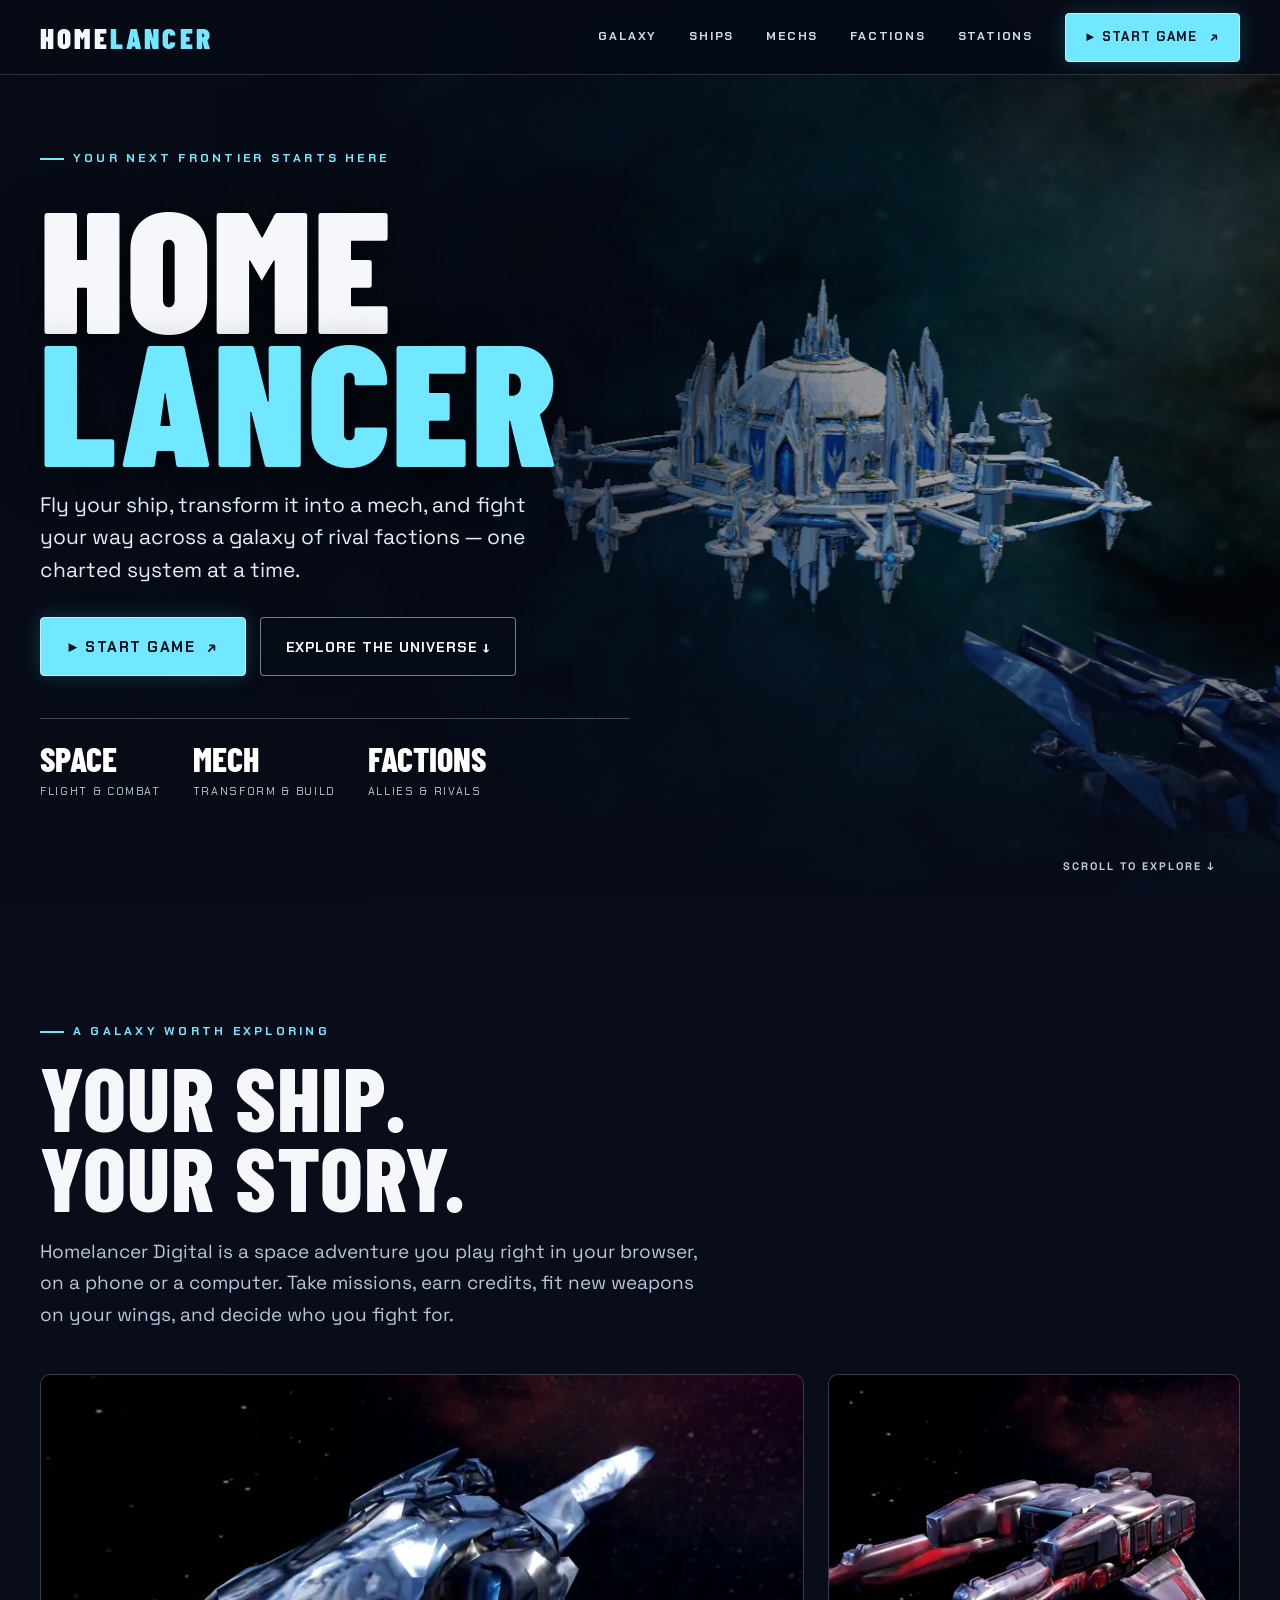
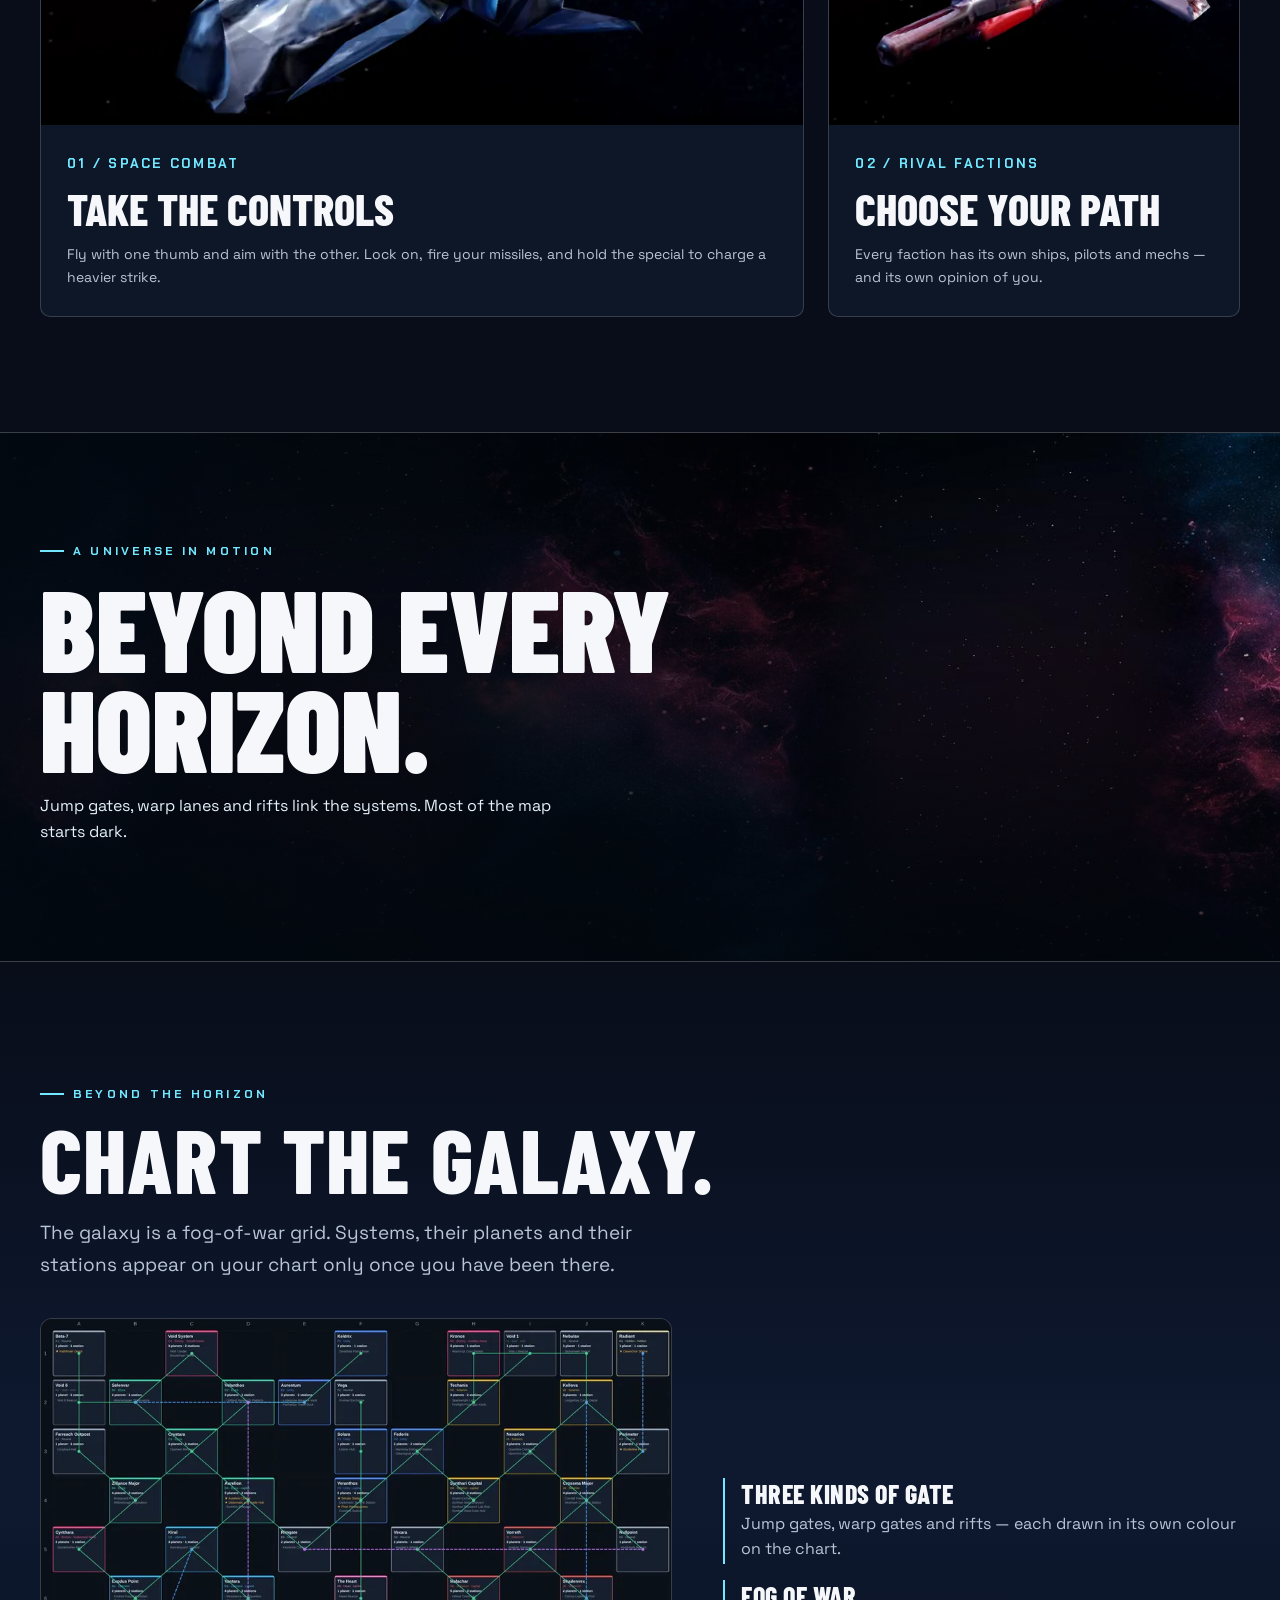
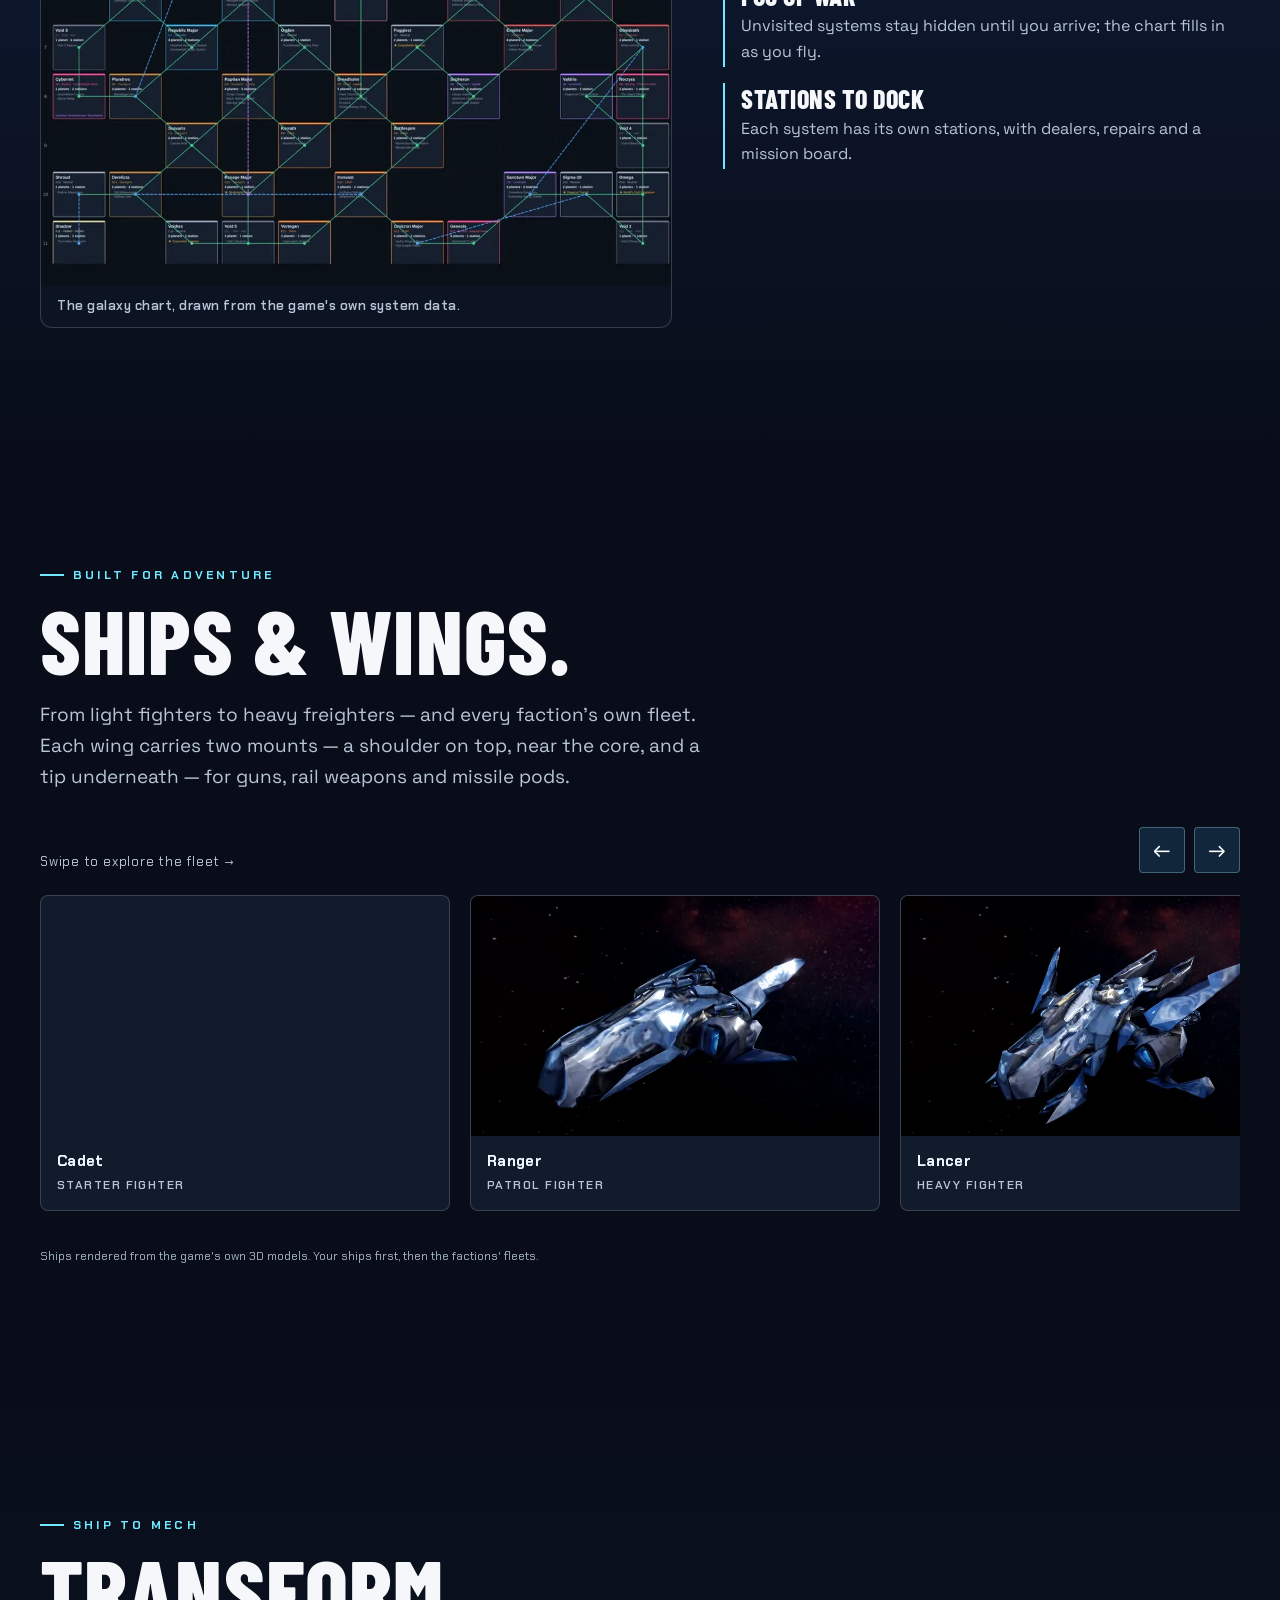
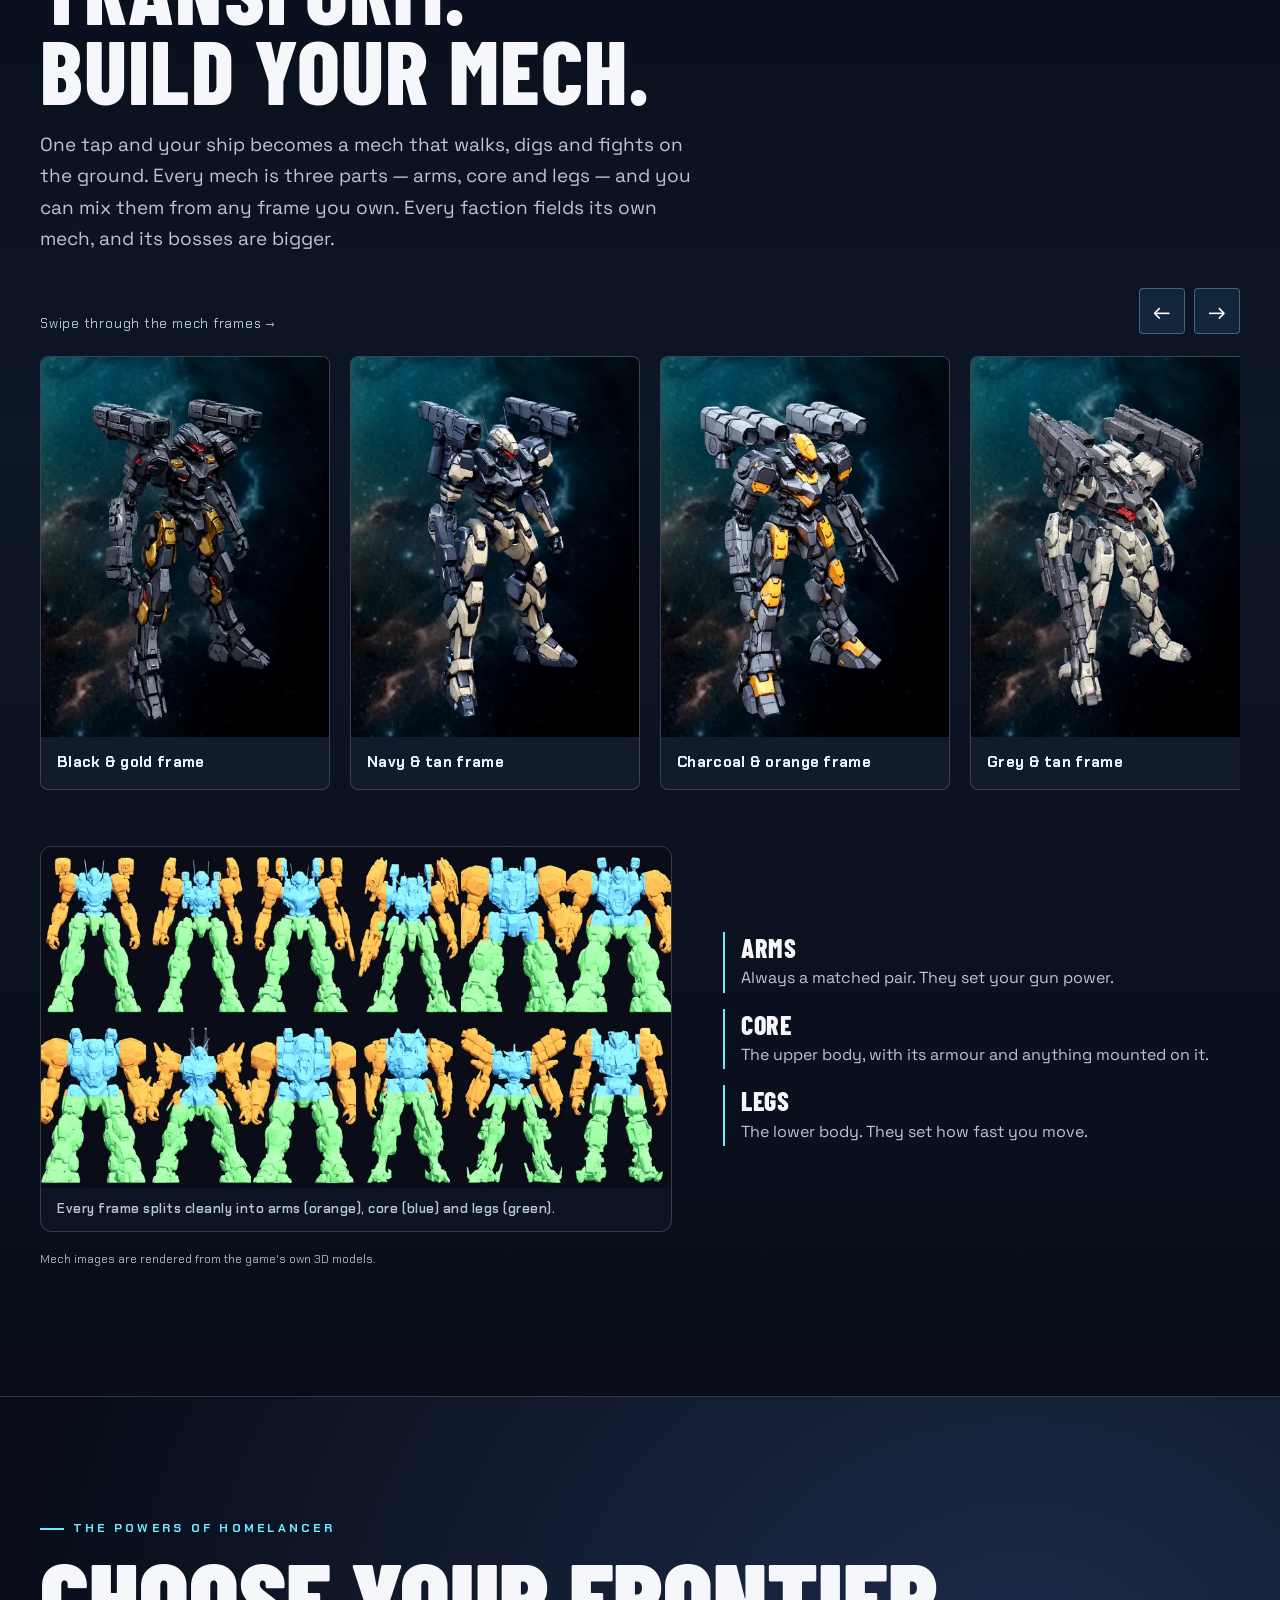
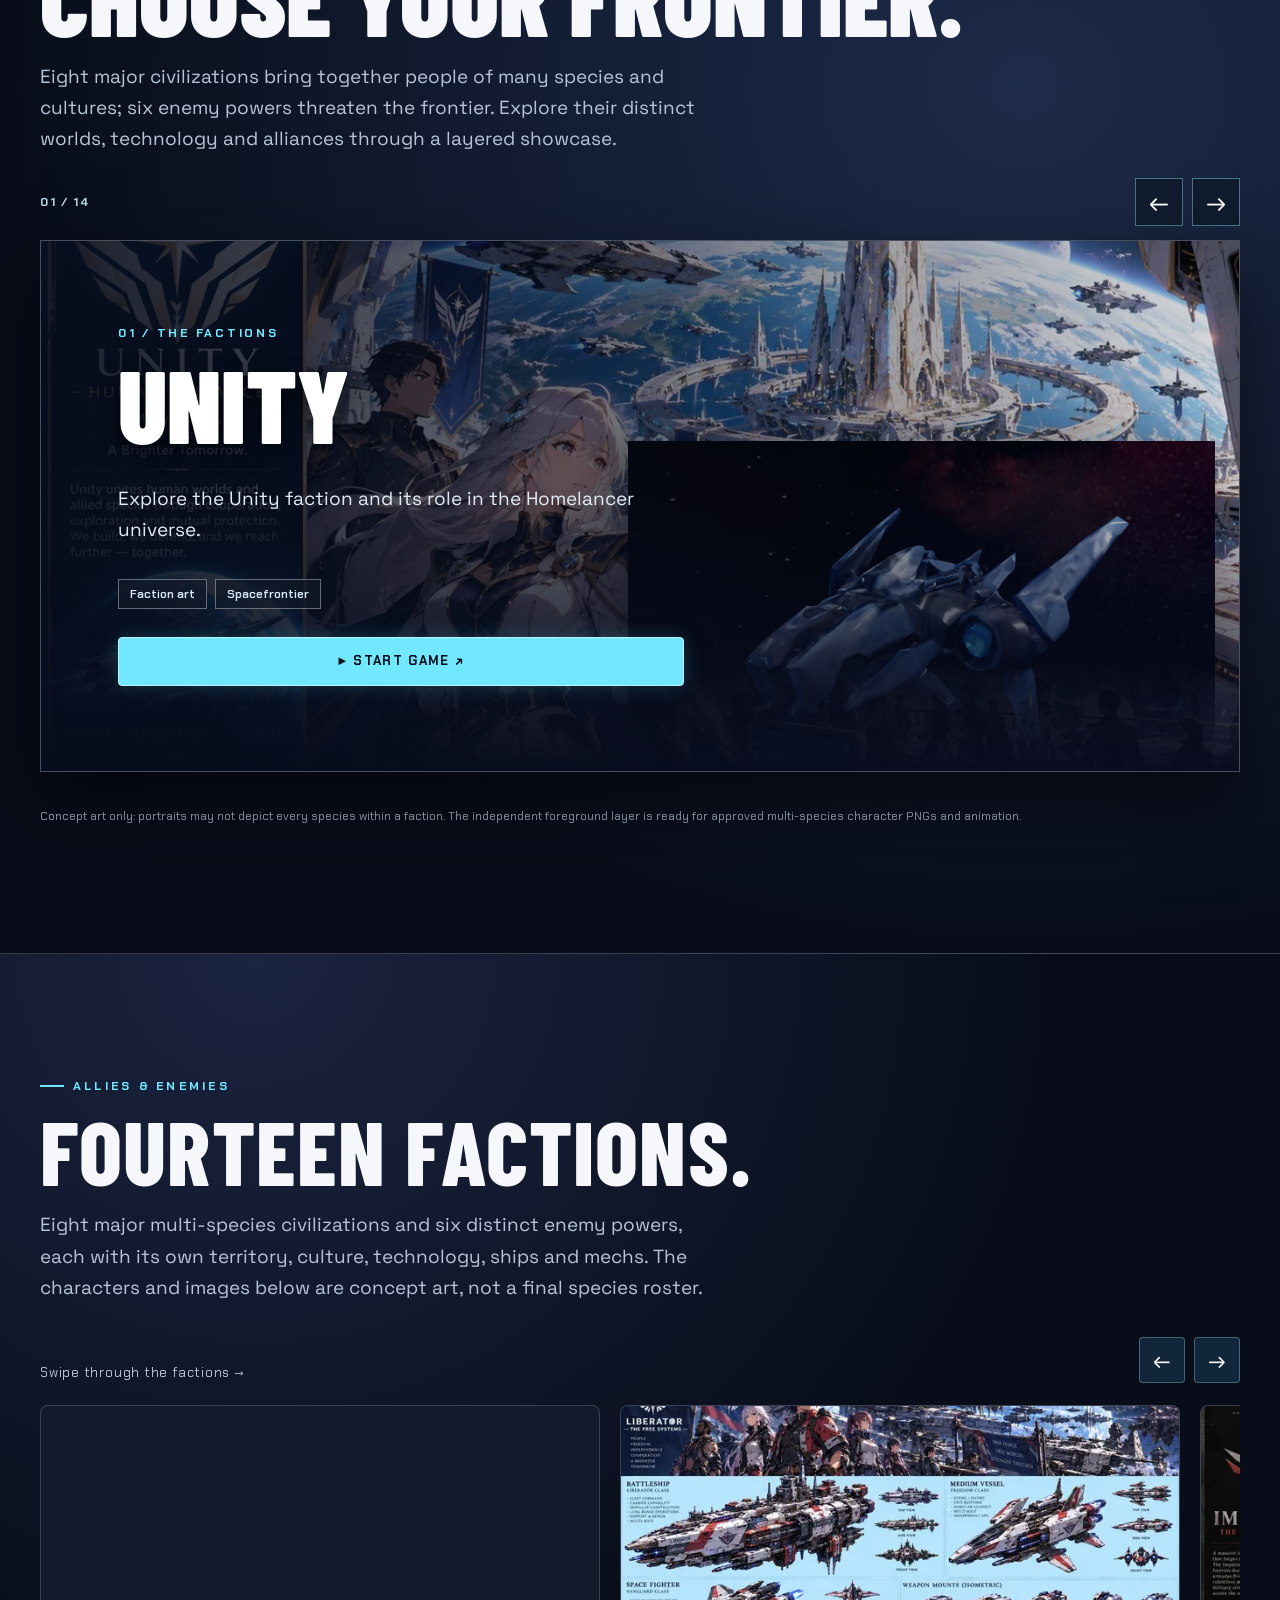
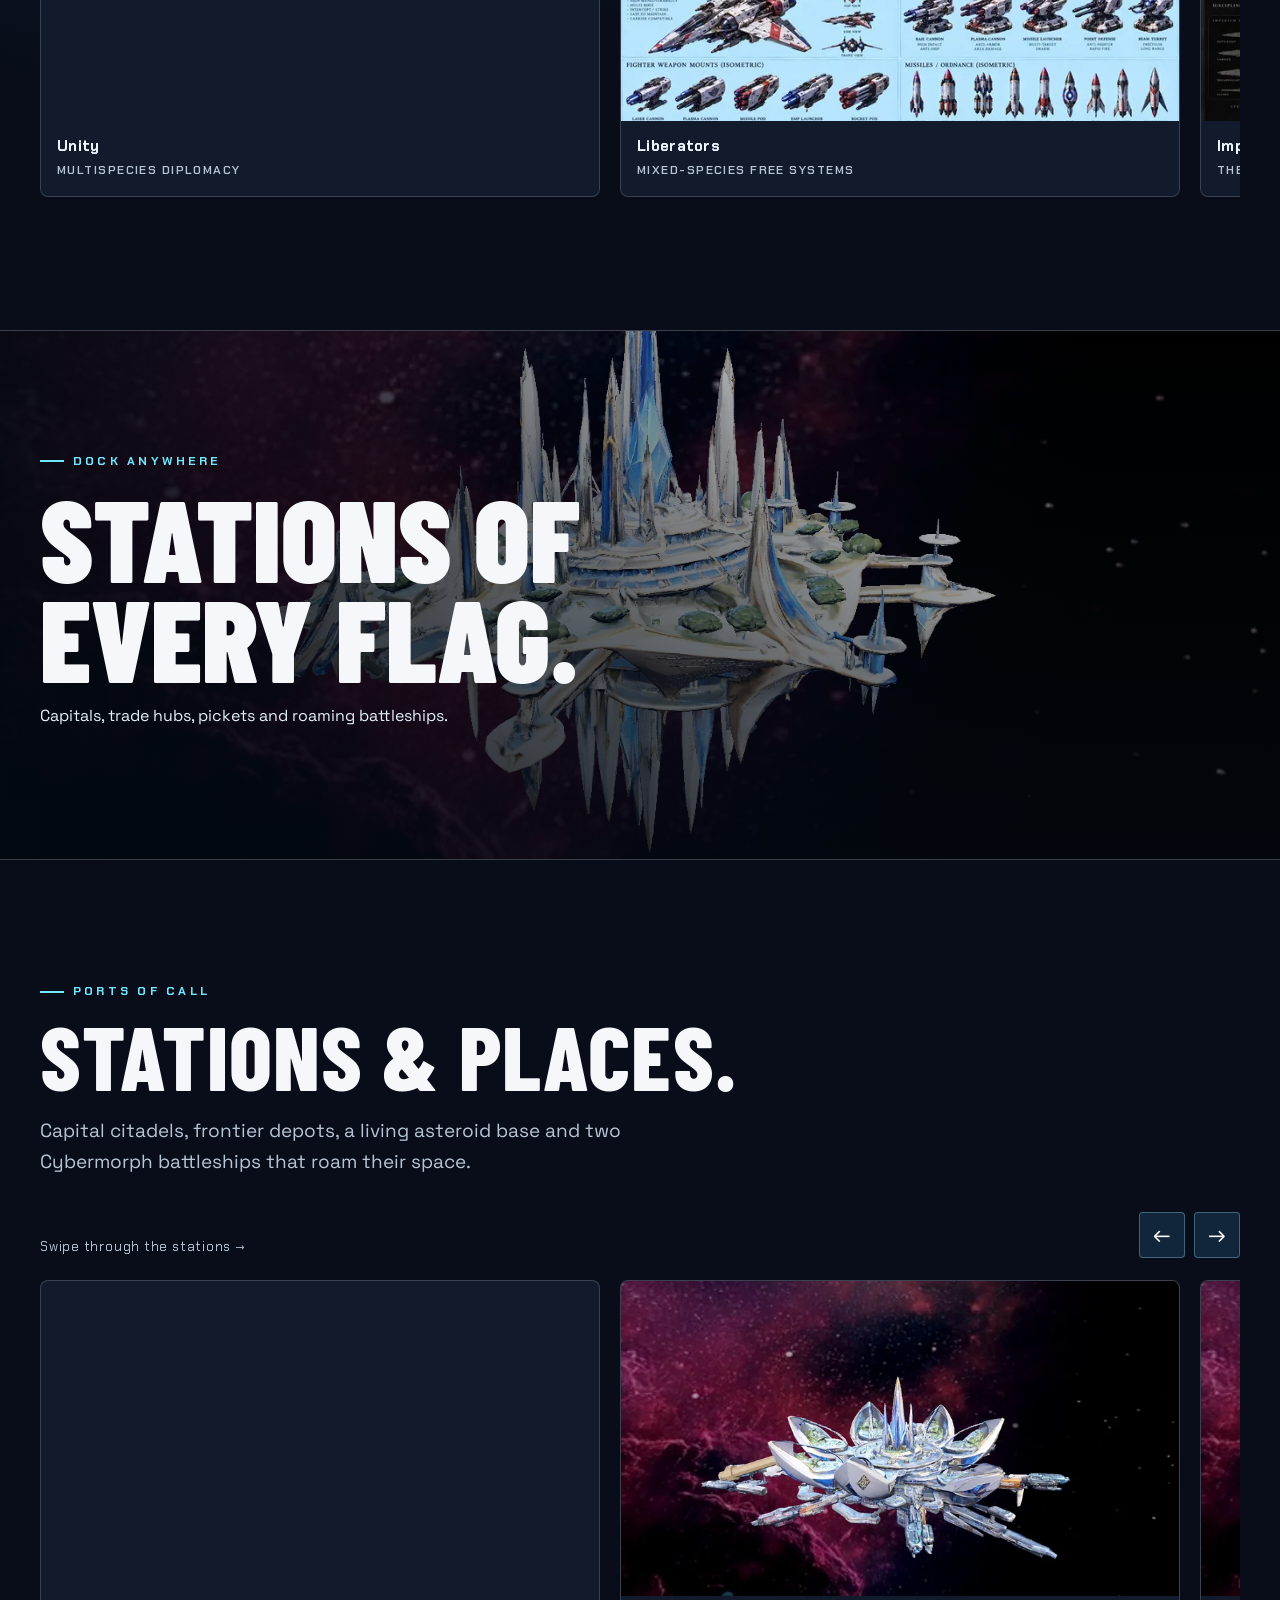
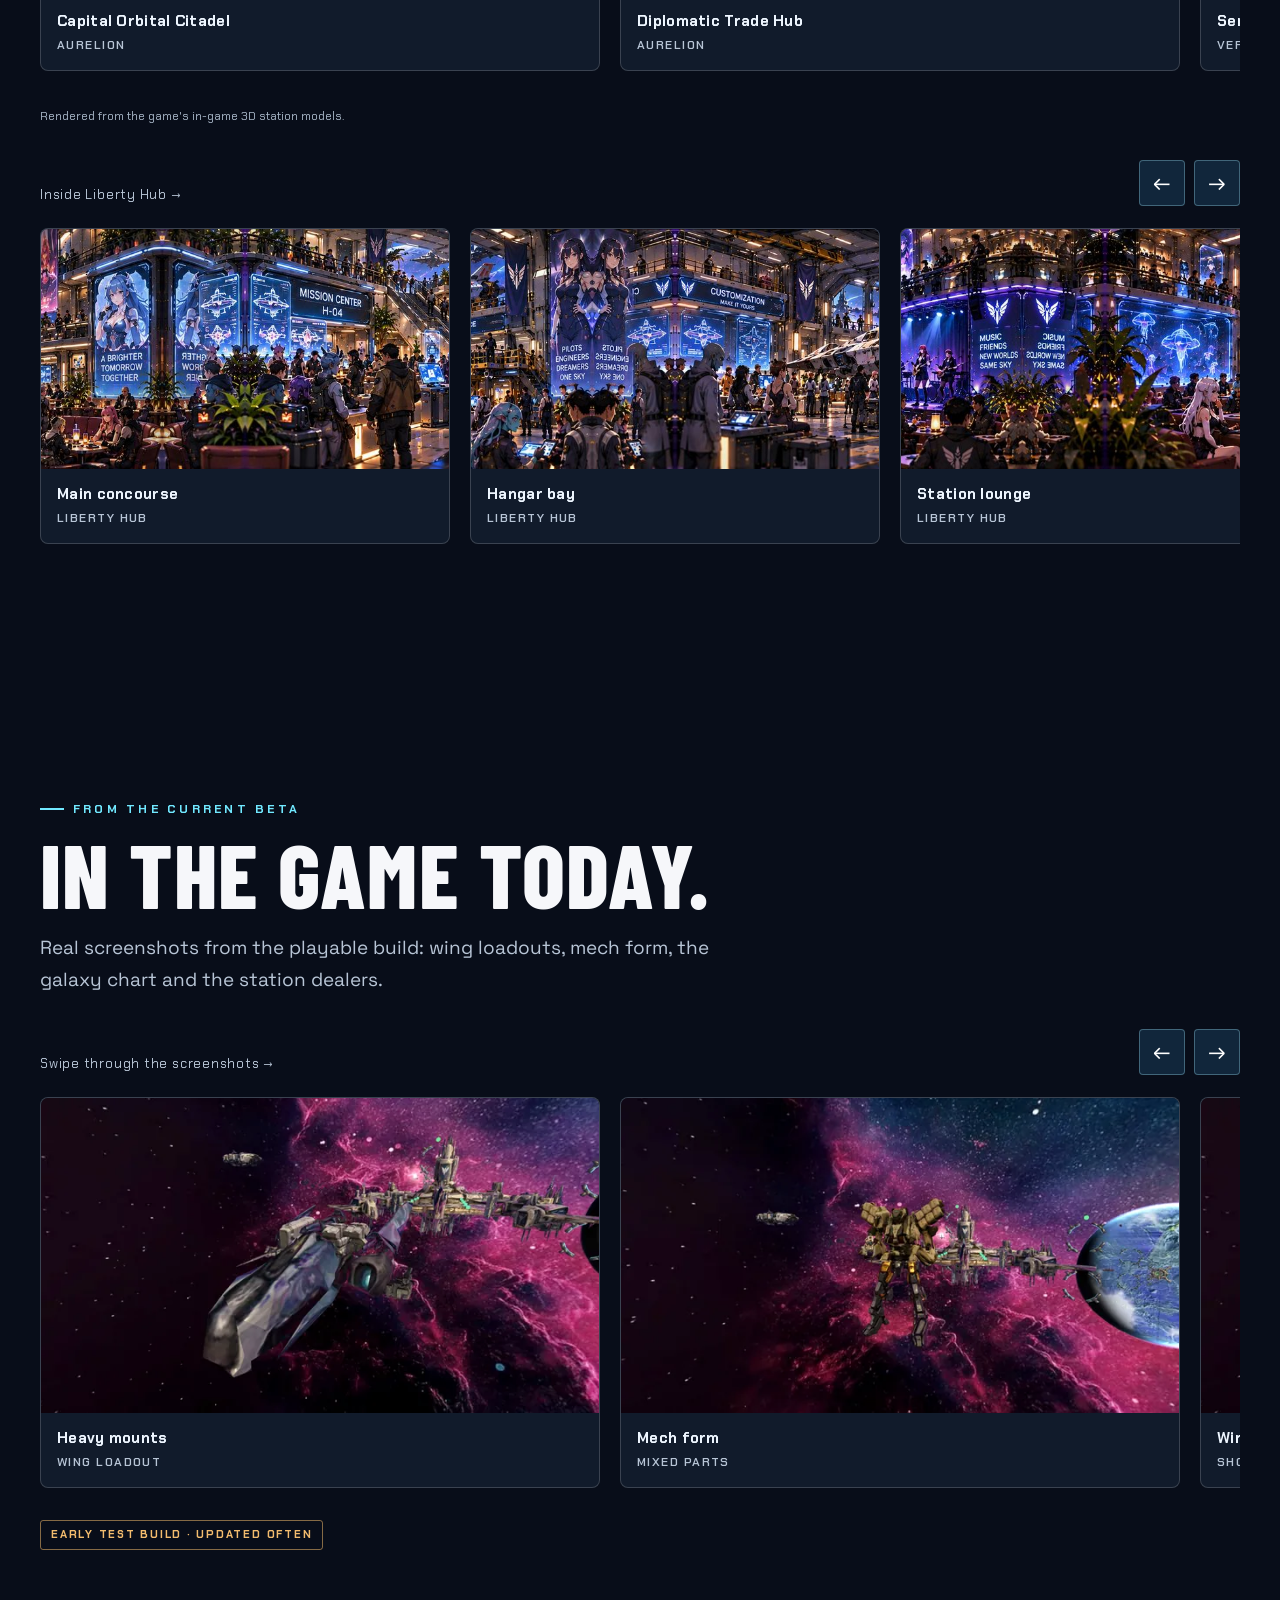
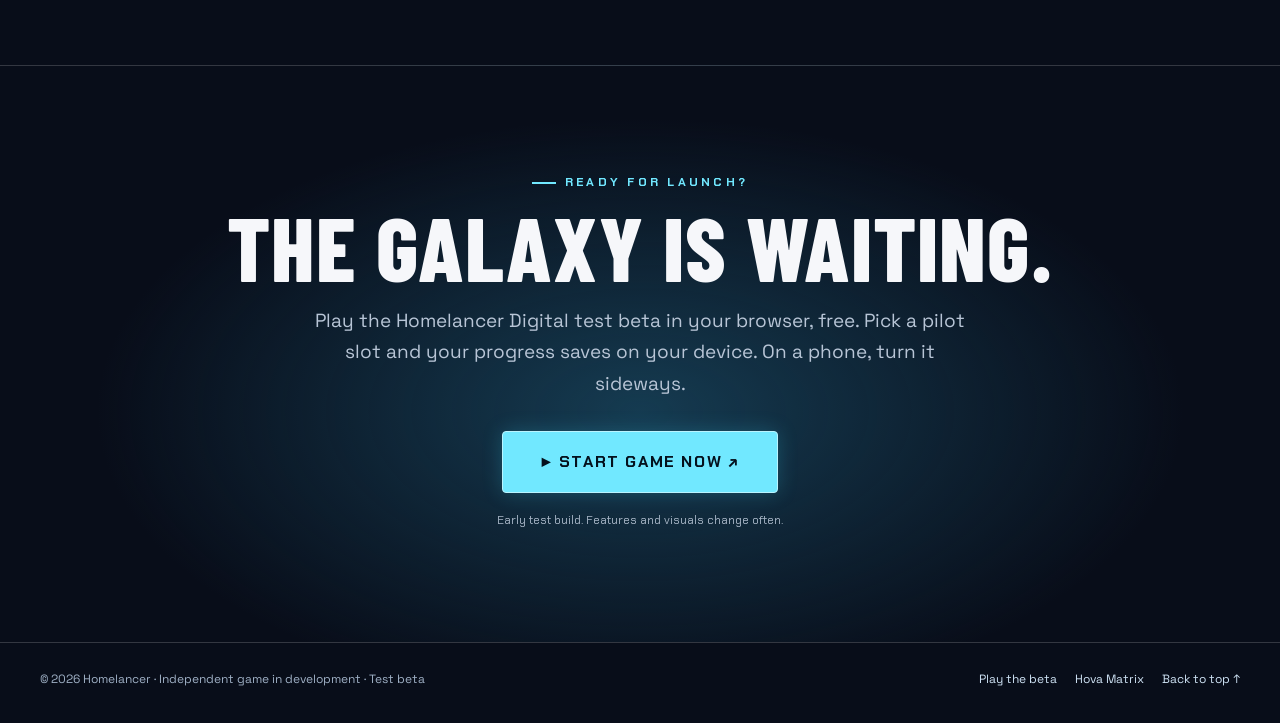
==== commit c0b18d92: "Correct faction lore and multi-species representation in live showcase" ====
--- a/index.html
+++ b/index.html
@@ -167,17 +167,17 @@
 
 <section class="faction-reveal" id="faction-reveal" aria-labelledby="fr-heading"><div class="wrap">
 <span class="eyebrow">The powers of Homelancer</span><h2 class="fr-title" id="fr-heading">Choose your frontier.</h2>
-<p class="section-lead">Fourteen factions shape a galaxy of alliances, rivals, worlds and conflict. Meet the forces behind the universe in a cinematic layered showcase.</p>
+<p class="section-lead">Eight major civilizations bring together people of many species and cultures; six enemy powers threaten the frontier. Explore their distinct worlds, technology and alliances through a layered showcase.</p>
 <div class="fr-controls"><span class="fr-status" id="fr-status" aria-live="polite">01 / 14</span><div class="fr-buttons"><button type="button" id="fr-prev" aria-label="Previous faction">←</button><button type="button" id="fr-next" aria-label="Next faction">→</button></div></div>
 <div class="fr-stage" id="fr-stage" tabindex="0" aria-roledescription="carousel" aria-label="Faction showcase"><div class="fr-banner"><img id="fr-banner-image" src="a/fac/unity.webp" alt="Unity faction concept artwork"></div>
 <div class="fr-foreground"><img id="fr-foreground-image" src="a/ship/cadet_ship.webp" alt="Unity spacecraft concept artwork"></div>
 <div class="fr-copy"><span class="fr-code" id="fr-kicker">01 / THE FACTIONS</span><h3 id="fr-name">UNITY</h3><p id="fr-description">Explore the Unity faction and its role in the Homelancer universe.</p><div class="fr-tags" id="fr-tags"><span>Faction art</span><span>Spacefrontier</span></div><a class="play-btn" href="https://houawanych-pixel.github.io/homelancer-digital/">▶ Start Game ↗</a></div></div>
 <div class="fr-dots" id="fr-dots" role="group" aria-label="Choose a faction"></div>
-<p class="disclaimer">Faction imagery and spacecraft are concept artwork. The foreground is an independent image layer, ready for character PNG or animated art when approved.</p>
+<p class="disclaimer">Concept art only: portraits may not depict every species within a faction. The independent foreground layer is ready for approved multi-species character PNGs and animation.</p>
 </div></section>
 <section class="content" id="factions"><div class="wrap"><span class="eyebrow">Allies &amp; enemies</span><h2 class="section-title">Fourteen factions.</h2>
-<p class="section-lead">Nations, raiders and machine empires, each with its own territory, fleets and mechs. Your standing with them decides who greets you at the dock — and who opens fire.</p>
-<div class="rail-head"><p class="rail-note">Swipe through the factions →</p><div class="rail-controls"><button type="button" data-rail="faction-gallery" data-dir="-1" aria-label="Previous faction">←</button><button type="button" data-rail="faction-gallery" data-dir="1" aria-label="Next faction">→</button></div></div><div class="horizontal-gallery rail-wide" id="faction-gallery" tabindex="0" role="region" aria-label="faction gallery"><figure><img loading="lazy" decoding="async" src="a/fac/unity.webp" srcset="a/fac/unity-640.webp 640w, a/fac/unity.webp 1280w" sizes="(max-width:700px) 84vw, 410px" alt="Unity faction artwork" width="1280" height="720"><figcaption>Unity <span>Human Alliance</span></figcaption></figure><figure><img loading="lazy" decoding="async" src="a/fac/liberator.webp" srcset="a/fac/liberator-640.webp 640w, a/fac/liberator.webp 1280w" sizes="(max-width:700px) 84vw, 410px" alt="Liberators faction artwork" width="1280" height="720"><figcaption>Liberators <span>The Free Systems</span></figcaption></figure><figure><img loading="lazy" decoding="async" src="a/fac/imperium.webp" srcset="a/fac/imperium-640.webp 640w, a/fac/imperium.webp 1280w" sizes="(max-width:700px) 84vw, 410px" alt="Imperium faction artwork" width="1280" height="720"><figcaption>Imperium <span>The Iron Dominion</span></figcaption></figure><figure><img loading="lazy" decoding="async" src="a/fac/elyza.webp" srcset="a/fac/elyza-640.webp 640w, a/fac/elyza.webp 1280w" sizes="(max-width:700px) 84vw, 410px" alt="Elyza faction artwork" width="1280" height="720"><figcaption>Elyza <span>The Crystal Frontier</span></figcaption></figure><figure><img loading="lazy" decoding="async" src="a/fac/covenant.webp" srcset="a/fac/covenant-640.webp 640w, a/fac/covenant.webp 1280w" sizes="(max-width:700px) 84vw, 410px" alt="Covenant faction artwork" width="1280" height="720"><figcaption>Covenant <span>The Sacred Reach</span></figcaption></figure><figure><img loading="lazy" decoding="async" src="a/fac/solarion.webp" srcset="a/fac/solarion-640.webp 640w, a/fac/solarion.webp 1280w" sizes="(max-width:700px) 84vw, 410px" alt="Solarion faction artwork" width="1280" height="720"><figcaption>Solarion <span>Children of the Sun</span></figcaption></figure><figure><img loading="lazy" decoding="async" src="a/fac/orion.webp" srcset="a/fac/orion-640.webp 640w, a/fac/orion.webp 1280w" sizes="(max-width:700px) 84vw, 410px" alt="Orion faction artwork" width="1280" height="720"><figcaption>Orion <span>The Pathfinder Nations</span></figcaption></figure><figure><img loading="lazy" decoding="async" src="a/fac/savagers.webp" srcset="a/fac/savagers-640.webp 640w, a/fac/savagers.webp 1280w" sizes="(max-width:700px) 84vw, 410px" alt="Savagers faction artwork" width="1280" height="720"><figcaption>Savagers <span>The Broken Frontier</span></figcaption></figure><figure><img loading="lazy" decoding="async" src="a/fac/cybermorphs.webp" srcset="a/fac/cybermorphs-640.webp 640w, a/fac/cybermorphs.webp 1280w" sizes="(max-width:700px) 84vw, 410px" alt="Cybermorphs faction artwork" width="1280" height="720"><figcaption>Cybermorphs <span>The Machine Ascendancy</span></figcaption></figure><figure><img loading="lazy" decoding="async" src="a/fac/solrath.webp" srcset="a/fac/solrath-640.webp 640w, a/fac/solrath.webp 1280w" sizes="(max-width:700px) 84vw, 410px" alt="Solrath faction artwork" width="1280" height="720"><figcaption>Solrath <span>The Void Dominion</span></figcaption></figure><figure><img loading="lazy" decoding="async" src="a/fac/phenom.webp" srcset="a/fac/phenom-640.webp 640w, a/fac/phenom.webp 1280w" sizes="(max-width:700px) 84vw, 410px" alt="Phenom faction artwork" width="1280" height="720"><figcaption>Phenom <span>The Ascendant Houses</span></figcaption></figure><figure><img loading="lazy" decoding="async" src="a/fac/kaijurai.webp" srcset="a/fac/kaijurai-640.webp 640w, a/fac/kaijurai.webp 1280w" sizes="(max-width:700px) 84vw, 410px" alt="Kaijurai faction artwork" width="1280" height="720"><figcaption>Kaijurai <span>Keepers of the Behemoths</span></figcaption></figure><figure><img loading="lazy" decoding="async" src="a/fac/gadversee.webp" srcset="a/fac/gadversee-640.webp 640w, a/fac/gadversee.webp 1280w" sizes="(max-width:700px) 84vw, 410px" alt="Gadversee faction artwork" width="1280" height="720"><figcaption>Gadversee <span>The Sporemother Dominion</span></figcaption></figure><figure><img loading="lazy" decoding="async" src="a/fac/arctides.webp" srcset="a/fac/arctides-640.webp 640w, a/fac/arctides.webp 1280w" sizes="(max-width:700px) 84vw, 410px" alt="Arctides faction artwork" width="1280" height="720"><figcaption>Arctides <span>The Frozen Houses</span></figcaption></figure></div>
+<p class="section-lead">Eight major multi-species civilizations and six distinct enemy powers, each with its own territory, culture, technology, ships and mechs. The characters and images below are concept art, not a final species roster.</p>
+<div class="rail-head"><p class="rail-note">Swipe through the factions →</p><div class="rail-controls"><button type="button" data-rail="faction-gallery" data-dir="-1" aria-label="Previous faction">←</button><button type="button" data-rail="faction-gallery" data-dir="1" aria-label="Next faction">→</button></div></div><div class="horizontal-gallery rail-wide" id="faction-gallery" tabindex="0" role="region" aria-label="faction gallery"><figure><img loading="lazy" decoding="async" src="a/fac/unity.webp" srcset="a/fac/unity-640.webp 640w, a/fac/unity.webp 1280w" sizes="(max-width:700px) 84vw, 410px" alt="Unity faction artwork" width="1280" height="720"><figcaption>Unity <span>Multispecies diplomacy</span></figcaption></figure><figure><img loading="lazy" decoding="async" src="a/fac/liberator.webp" srcset="a/fac/liberator-640.webp 640w, a/fac/liberator.webp 1280w" sizes="(max-width:700px) 84vw, 410px" alt="Liberators faction artwork" width="1280" height="720"><figcaption>Liberators <span>Mixed-species free systems</span></figcaption></figure><figure><img loading="lazy" decoding="async" src="a/fac/imperium.webp" srcset="a/fac/imperium-640.webp 640w, a/fac/imperium.webp 1280w" sizes="(max-width:700px) 84vw, 410px" alt="Imperium faction artwork" width="1280" height="720"><figcaption>Imperium <span>The Iron Dominion</span></figcaption></figure><figure><img loading="lazy" decoding="async" src="a/fac/elyza.webp" srcset="a/fac/elyza-640.webp 640w, a/fac/elyza.webp 1280w" sizes="(max-width:700px) 84vw, 410px" alt="Elyza faction artwork" width="1280" height="720"><figcaption>Elyza <span>The Crystal Frontier</span></figcaption></figure><figure><img loading="lazy" decoding="async" src="a/fac/covenant.webp" srcset="a/fac/covenant-640.webp 640w, a/fac/covenant.webp 1280w" sizes="(max-width:700px) 84vw, 410px" alt="Covenant faction artwork" width="1280" height="720"><figcaption>Covenant <span>The Sacred Reach</span></figcaption></figure><figure><img loading="lazy" decoding="async" src="a/fac/solarion.webp" srcset="a/fac/solarion-640.webp 640w, a/fac/solarion.webp 1280w" sizes="(max-width:700px) 84vw, 410px" alt="Solarion faction artwork" width="1280" height="720"><figcaption>Solarion <span>Children of the Sun</span></figcaption></figure><figure><img loading="lazy" decoding="async" src="a/fac/orion.webp" srcset="a/fac/orion-640.webp 640w, a/fac/orion.webp 1280w" sizes="(max-width:700px) 84vw, 410px" alt="Orion faction artwork" width="1280" height="720"><figcaption>Orion <span>Venom clan · reptilian</span></figcaption></figure><figure><img loading="lazy" decoding="async" src="a/fac/savagers.webp" srcset="a/fac/savagers-640.webp 640w, a/fac/savagers.webp 1280w" sizes="(max-width:700px) 84vw, 410px" alt="Savagers faction artwork" width="1280" height="720"><figcaption>Savagers <span>The Broken Frontier</span></figcaption></figure><figure><img loading="lazy" decoding="async" src="a/fac/cybermorphs.webp" srcset="a/fac/cybermorphs-640.webp 640w, a/fac/cybermorphs.webp 1280w" sizes="(max-width:700px) 84vw, 410px" alt="Cybermorphs faction artwork" width="1280" height="720"><figcaption>Cybermorphs <span>The Machine Ascendancy</span></figcaption></figure><figure><img loading="lazy" decoding="async" src="a/fac/solrath.webp" srcset="a/fac/solrath-640.webp 640w, a/fac/solrath.webp 1280w" sizes="(max-width:700px) 84vw, 410px" alt="Solrath faction artwork" width="1280" height="720"><figcaption>Solrath <span>The Void Dominion</span></figcaption></figure><figure><img loading="lazy" decoding="async" src="a/fac/phenom.webp" srcset="a/fac/phenom-640.webp 640w, a/fac/phenom.webp 1280w" sizes="(max-width:700px) 84vw, 410px" alt="Phenom faction artwork" width="1280" height="720"><figcaption>Phenom <span>The Ascendant Houses</span></figcaption></figure><figure><img loading="lazy" decoding="async" src="a/fac/kaijurai.webp" srcset="a/fac/kaijurai-640.webp 640w, a/fac/kaijurai.webp 1280w" sizes="(max-width:700px) 84vw, 410px" alt="Kaijurai faction artwork" width="1280" height="720"><figcaption>Kaijurai <span>Keepers of the Behemoths</span></figcaption></figure><figure><img loading="lazy" decoding="async" src="a/fac/gadversee.webp" srcset="a/fac/gadversee-640.webp 640w, a/fac/gadversee.webp 1280w" sizes="(max-width:700px) 84vw, 410px" alt="Gadversee faction artwork" width="1280" height="720"><figcaption>Gadversee <span>The Sporemother Dominion</span></figcaption></figure><figure><img loading="lazy" decoding="async" src="a/fac/arctides.webp" srcset="a/fac/arctides-640.webp 640w, a/fac/arctides.webp 1280w" sizes="(max-width:700px) 84vw, 410px" alt="Arctides faction artwork" width="1280" height="720"><figcaption>Arctides <span>The Frozen Houses</span></figcaption></figure></div>
 </div></section>
 
 <section class="parallax-band" aria-labelledby="interlude2-title"><img src="a/st/aurelion_citadel.webp" alt="" loading="lazy" width="1600" height="900"><div class="wrap"><span class="eyebrow">Dock anywhere</span><h2 id="interlude2-title">Stations of every flag.</h2><p>Capitals, trade hubs, pickets and roaming battleships.</p></div></section>
@@ -220,10 +220,23 @@
 })();
 </script><script>
 (()=>{const data=[
-["Unity","unity","cadet_ship","#79e9ff"],["Liberator","liberator","liberator_heavy","#ffca74"],["Elyza","elyza","elyza_fighter","#b2f4c3"],["Imperium","imperium","imperium_gunship","#e8ba86"],["Covenant","covenant","covenant_lance","#c8a6fc"],["Cybermorphs","cybermorphs","cybermorph_star","#7ae9e7"],["Kaijurai","kaijurai","kaijurai_gunship","#fca176"],["Savagers","savagers","savager_carrier","#f79b9a"],["Phenom","phenom","phenom_heavy","#d7b8fa"],["Solrath","solrath","solrath_spire","#fa7979"],["Arctides","arctides","ranger","#c9eeff"],["Gadversee","gadversee","hauler","#a3d89a"],["Orion","orion","lancer","#a3c9f9"],["Solarion","solarion","bulk","#f5d18e"]
-];const stage=document.getElementById('fr-stage');if(!stage)return;const byId=id=>document.getElementById(id),dots=byId('fr-dots');const reduced=matchMedia('(prefers-reduced-motion: reduce)').matches;let index=0,startX=null;
+["Unity","unity","cadet_ship","#76e6ff","Major civilization","Law · order · diplomacy","Multi-species institutions, diplomats, fleet officers and citizens cooperating across worlds."],
+["Liberator","liberator","liberator_heavy","#47d9cc","Major civilization","Freedom · survival","A multi-species free-systems alliance with protective paladin-inspired guardians and converted civilian vessels."],
+["Elyza","elyza","elyza_fighter","#7daaff","Major civilization","Nature · ancient energy","Living worlds, ancient-energy crystals and varied allied peoples, led by a distinctive Elyza cultural tradition."],
+["Imperium","imperium","imperium_gunship","#d75257","Major civilization","Control · authority","A disciplined military state with diverse populations, crimson-and-gunmetal warships and the winged-star symbol."],
+["Covenant","covenant","covenant_lance","#b4a0f6","Major civilization","Knowledge · secrets","Sacred architecture and advanced technology connect varied peoples under an ancient intellectual tradition."],
+["Savagers","savagers","savager_carrier","#d87941","Major civilization","Chaos · salvage","Mixed-species scavengers and raiders rebuild ships and settlements from discarded technology."],
+["Orion","orion","lancer","#5cbc83","Major civilization","War · conquest","The reptilian Venom clan is central to Orion lore; lizard- and snake-like warriors use emerald camouflage technology."],
+["Solarion","solarion","bulk","#efad47","Major civilization","Trade · technology","A busy multi-species trade and research civilization with gold-and-orange infrastructure and innovative commerce."],
+["Solrath","solrath","solrath_spire","#ed5a69","Enemy power","Void · cosmic threat","An intelligent extradimensional void civilization using obsidian structures and blood-red energy."],
+["Gadversee","gadversee","hauler","#b0d65d","Enemy power","Fungal collective","A biological fungal civilization of spores, living hives and organism-grown infrastructure."],
+["Arctides","arctides","ranger","#9dd7fe","Enemy power","Frozen civilization","Cold-adapted inhabitants and ice-blue crystal technology dominate their glacier worlds."],
+["Cybermorphs","cybermorphs","cybermorph_star","#65dbed","Enemy power","Robotic transformation","Fully mechanical, transformation-capable beings with modular bodies and autonomous factories."],
+["Phenom","phenom","phenom_heavy","#a880f5","Enemy power","Advanced alien hierarchy","Towering imposing humanoid aliens, monumental architecture and exceptionally advanced technology."],
+["Kaijurai","kaijurai","kaijurai_gunship","#e5bb55","Enemy power","Behemoth containment","A powerful civilization focused on containing, studying and weaponizing colossal living creatures."]
+;const stage=document.getElementById('fr-stage');if(!stage)return;const byId=id=>document.getElementById(id),dots=byId('fr-dots');const reduced=matchMedia('(prefers-reduced-motion: reduce)').matches;let index=0,startX=null;
 for(let j=0;j<data.length;j++){const b=document.createElement('button');b.type='button';b.setAttribute('aria-label','Show '+data[j][0]);b.addEventListener('click',()=>show(j));dots.append(b)}
-function show(next){index=(next+data.length)%data.length;const [name,fac,ship,color]=data[index];stage.style.setProperty('--faccent',color);byId('fr-banner-image').src='a/fac/'+fac+'.webp';byId('fr-banner-image').alt=name+' faction concept artwork';byId('fr-foreground-image').src='a/ship/'+ship+'.webp';byId('fr-foreground-image').alt=name+'-associated spacecraft showcase artwork';byId('fr-name').textContent=name;byId('fr-kicker').textContent=String(index+1).padStart(2,'0')+' / THE FACTIONS';byId('fr-description').textContent='Discover '+name+' and the ships, territories, characters and stories of the Homelancer universe.';byId('fr-status').textContent=String(index+1).padStart(2,'0')+' / '+data.length;byId('fr-tags').innerHTML='<span>Faction showcase</span><span>Concept artwork</span>';[...dots.children].forEach((b,i)=>b.setAttribute('aria-current',String(i===index)));stage.classList.remove('fr-enter');if(!reduced){void stage.offsetWidth;stage.classList.add('fr-enter')}}
+function show(next){index=(next+data.length)%data.length;const [name,fac,ship,color,group,theme,description]=data[index];stage.style.setProperty('--faccent',color);byId('fr-banner-image').src='a/fac/'+fac+'.webp';byId('fr-banner-image').alt=name+' faction concept artwork';byId('fr-foreground-image').src='a/ship/'+ship+'.webp';byId('fr-foreground-image').alt=name+'-associated spacecraft showcase artwork';byId('fr-name').textContent=name;byId('fr-kicker').textContent=String(index+1).padStart(2,'0')+' / THE FACTIONS';byId('fr-description').textContent=description;byId('fr-status').textContent=String(index+1).padStart(2,'0')+' / '+data.length;byId('fr-tags').replaceChildren(...[group,theme].map(label=>{const el=document.createElement('span');el.textContent=label;return el}));[...dots.children].forEach((b,i)=>b.setAttribute('aria-current',String(i===index)));stage.classList.remove('fr-enter');if(!reduced){void stage.offsetWidth;stage.classList.add('fr-enter')}}
 byId('fr-prev').addEventListener('click',()=>show(index-1));byId('fr-next').addEventListener('click',()=>show(index+1));stage.addEventListener('keydown',e=>{if(e.key==='ArrowLeft'){e.preventDefault();show(index-1)}if(e.key==='ArrowRight'){e.preventDefault();show(index+1)}});
 stage.addEventListener('touchstart',e=>{startX=e.touches[0].clientX},{passive:true});stage.addEventListener('touchend',e=>{if(startX===null)return;const d=e.changedTouches[0].clientX-startX;startX=null;if(Math.abs(d)>45)show(index+(d<0?1:-1))},{passive:true});show(0)})();
 </script></body></html>
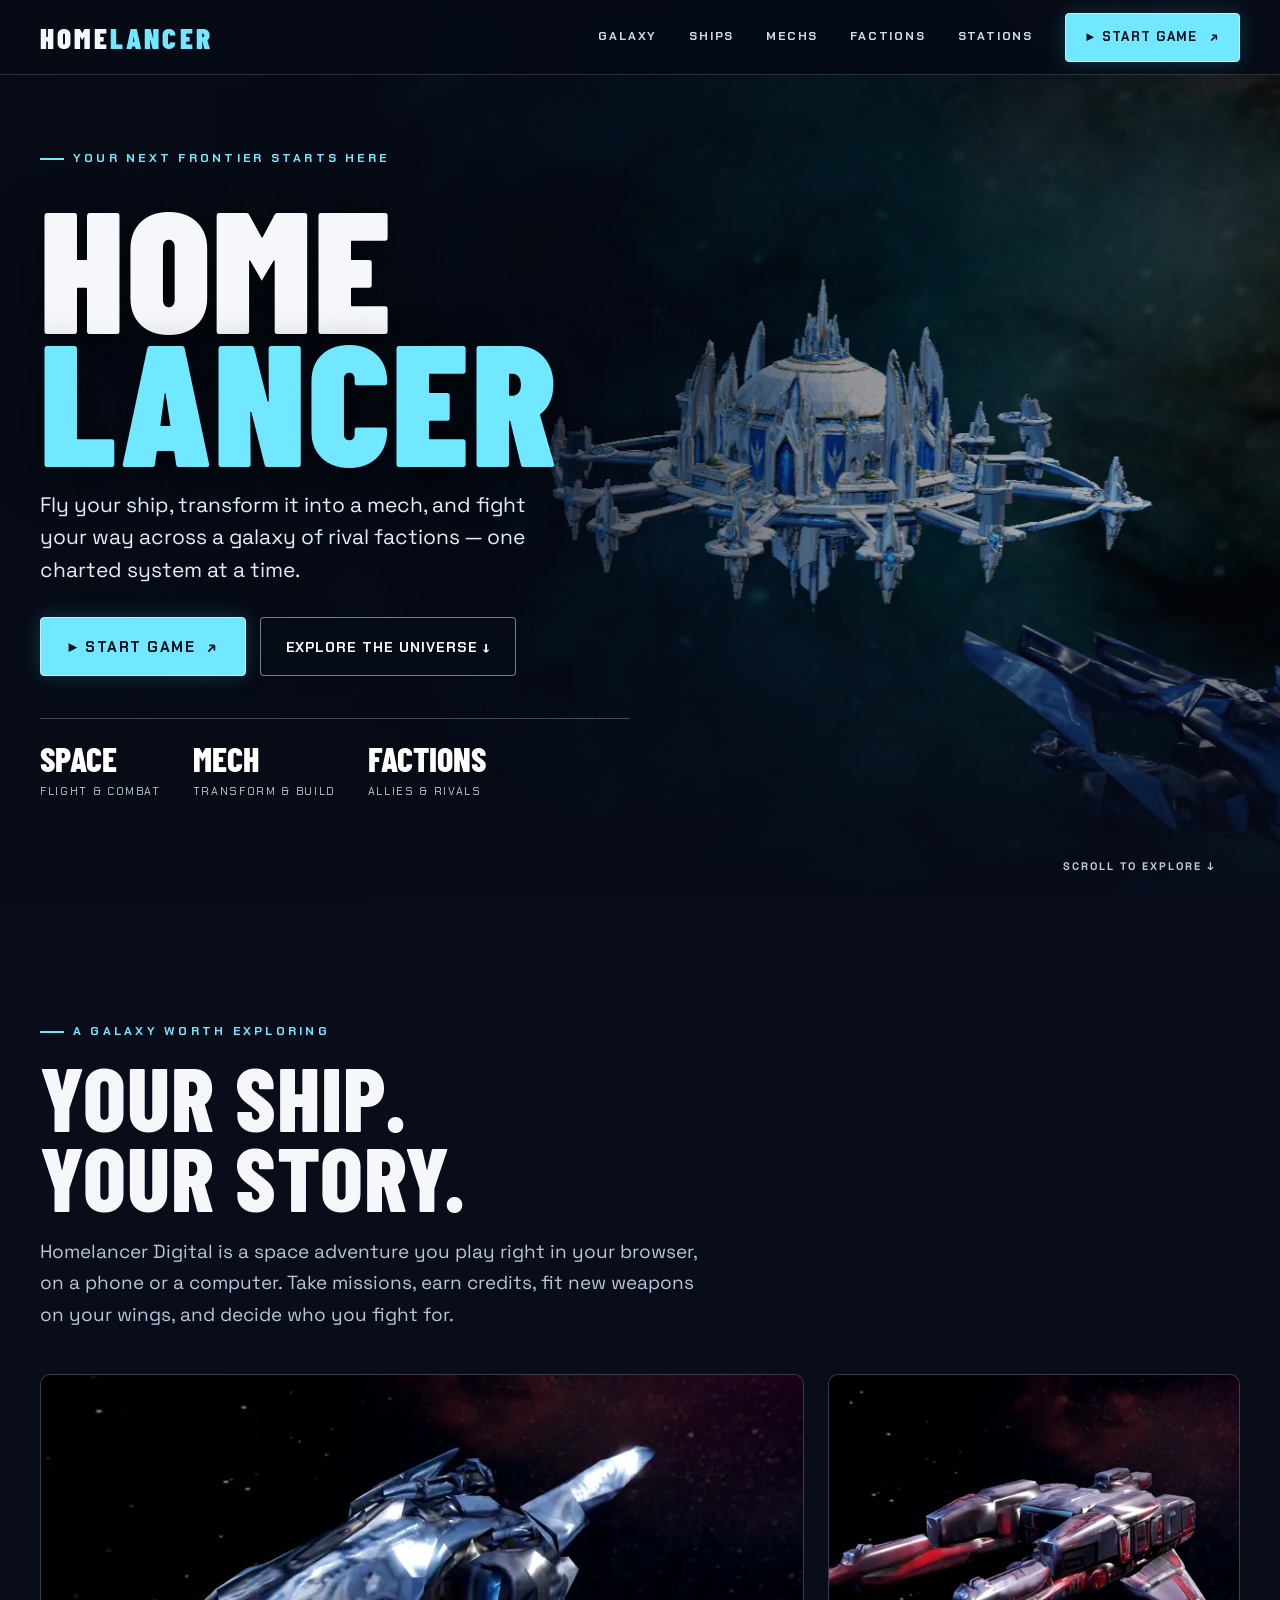
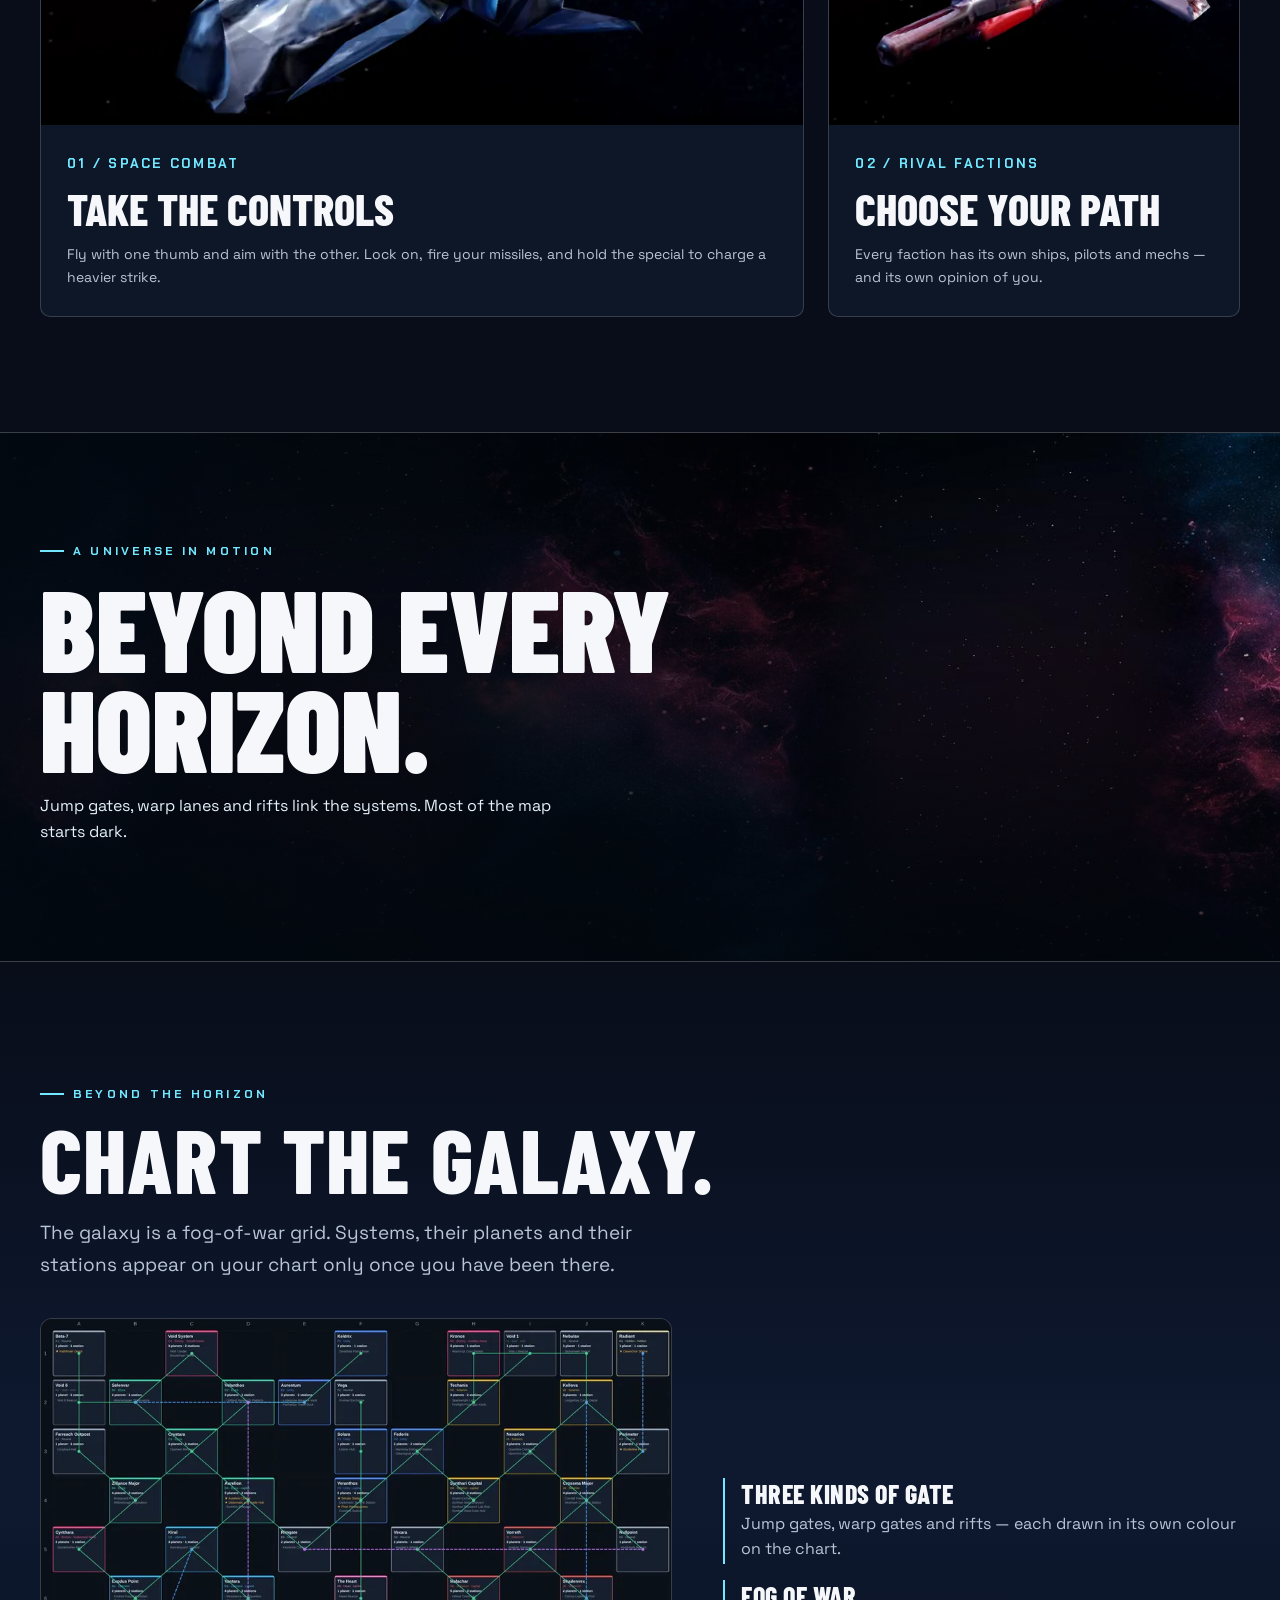
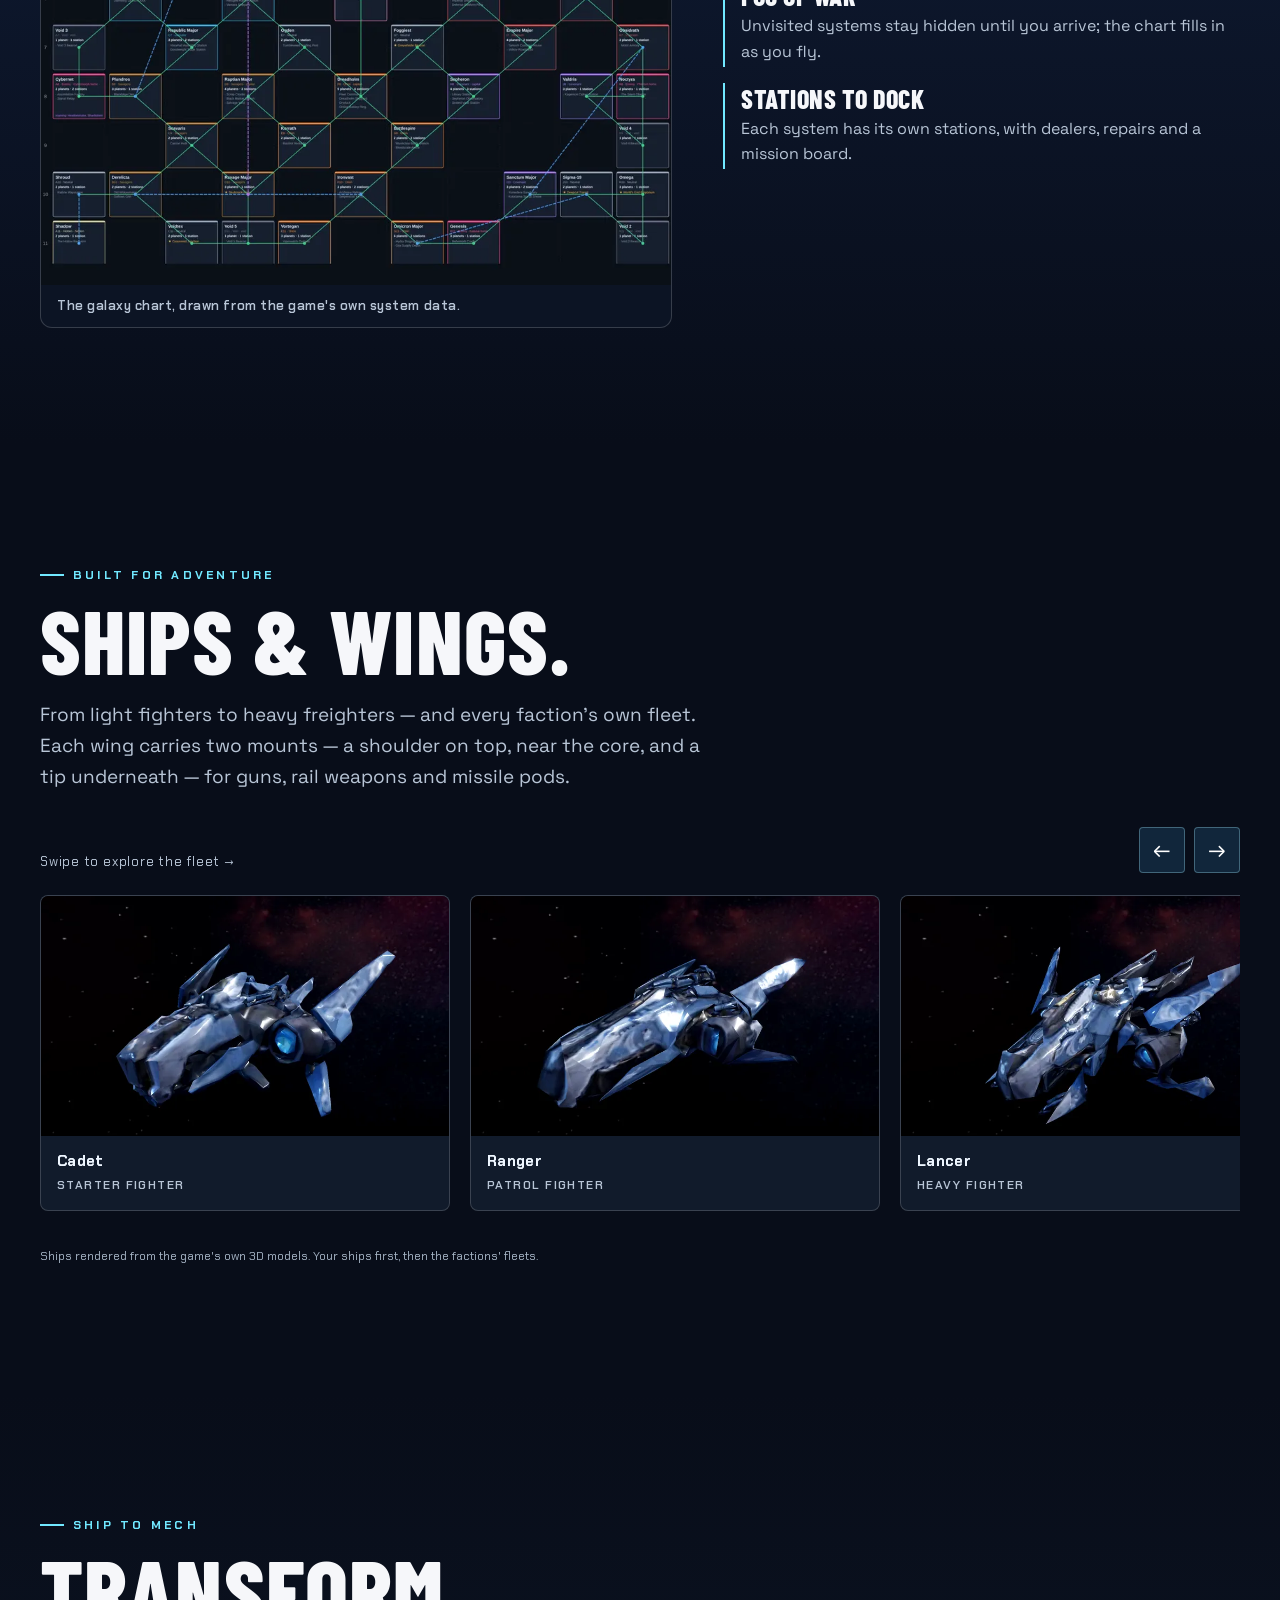
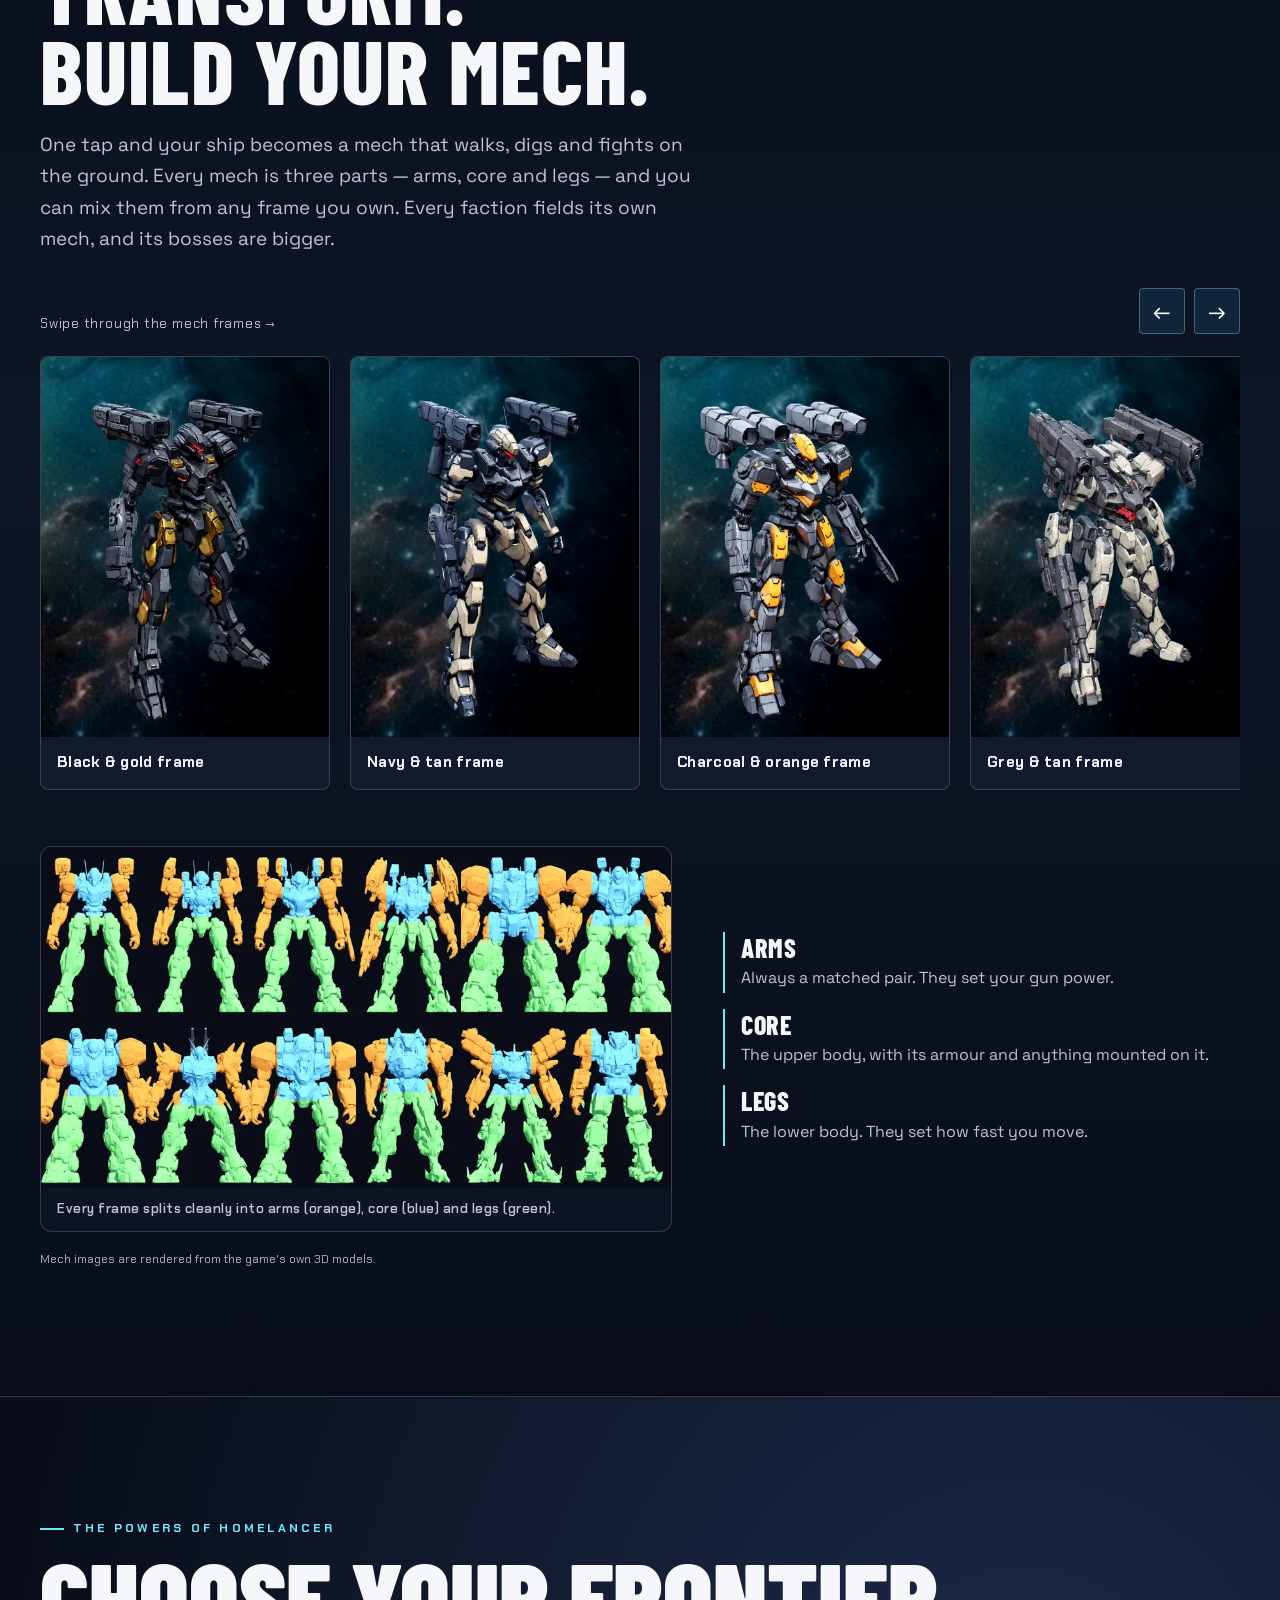
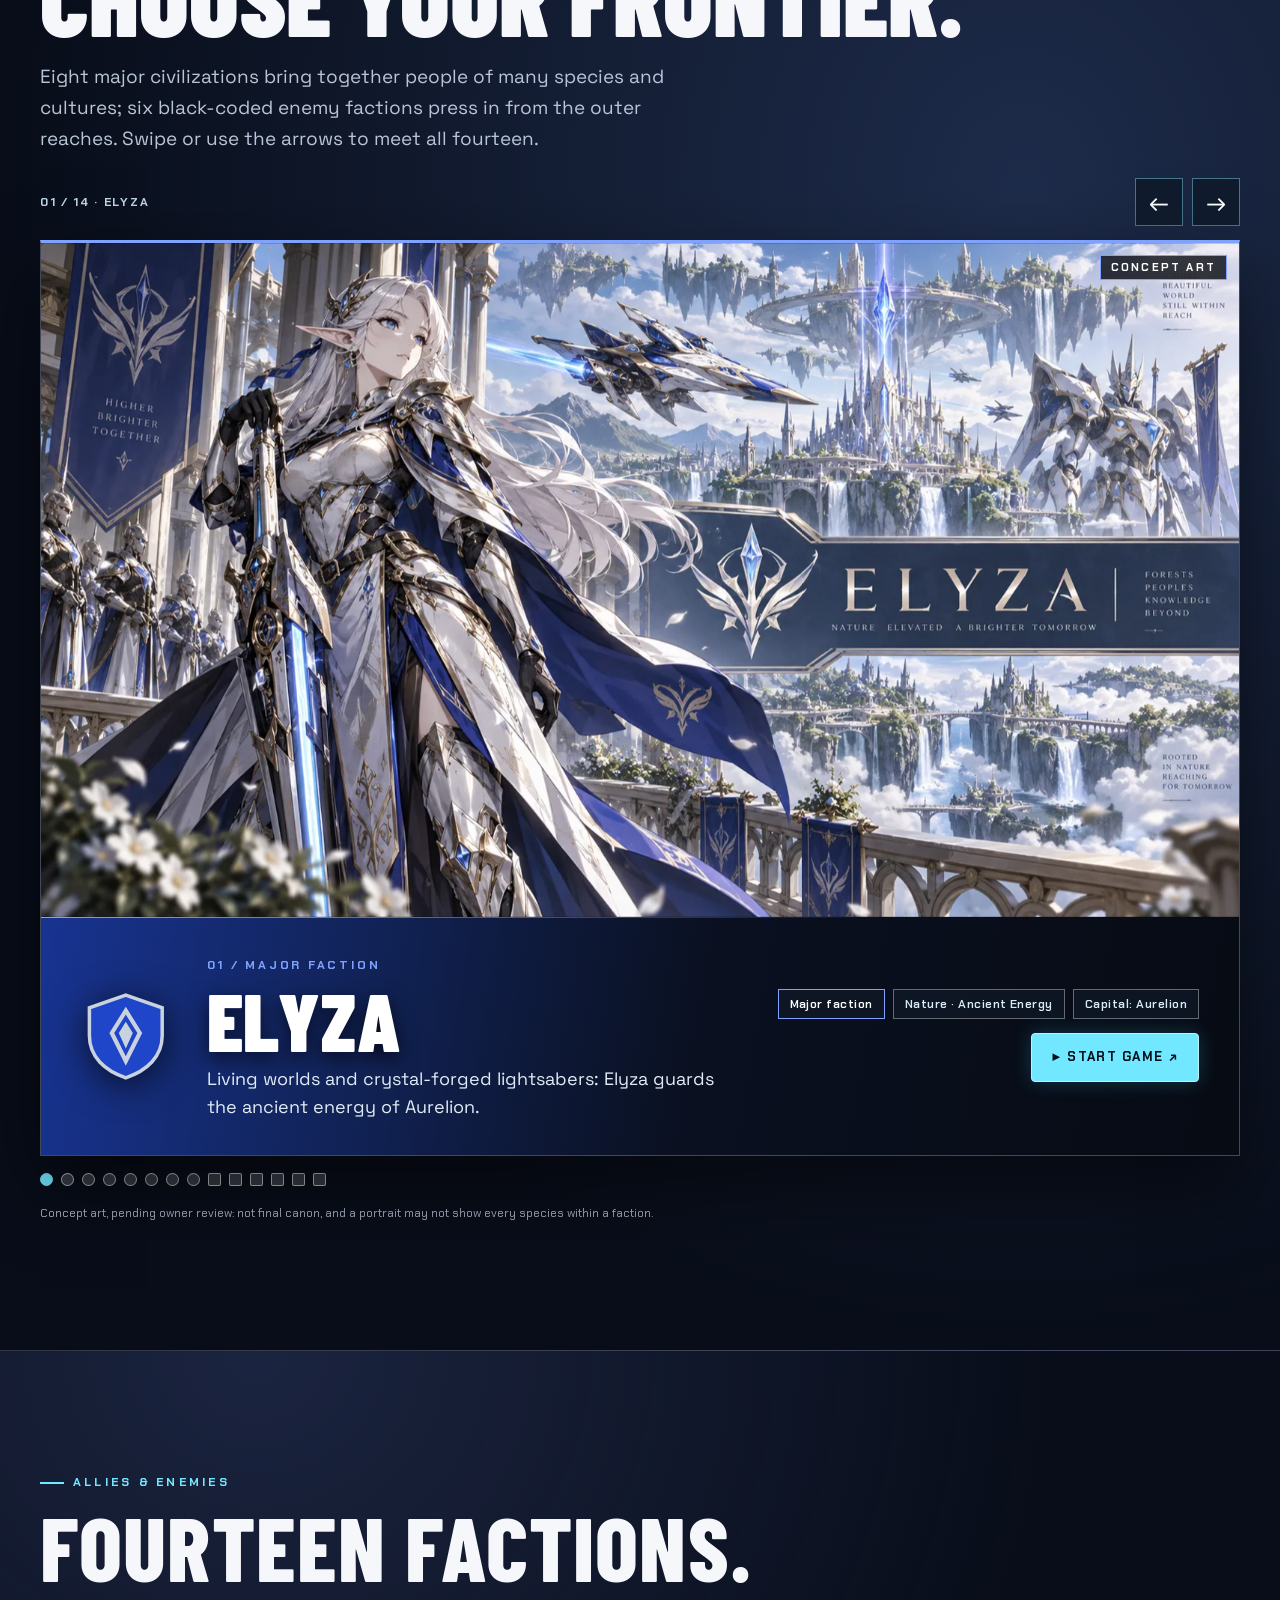
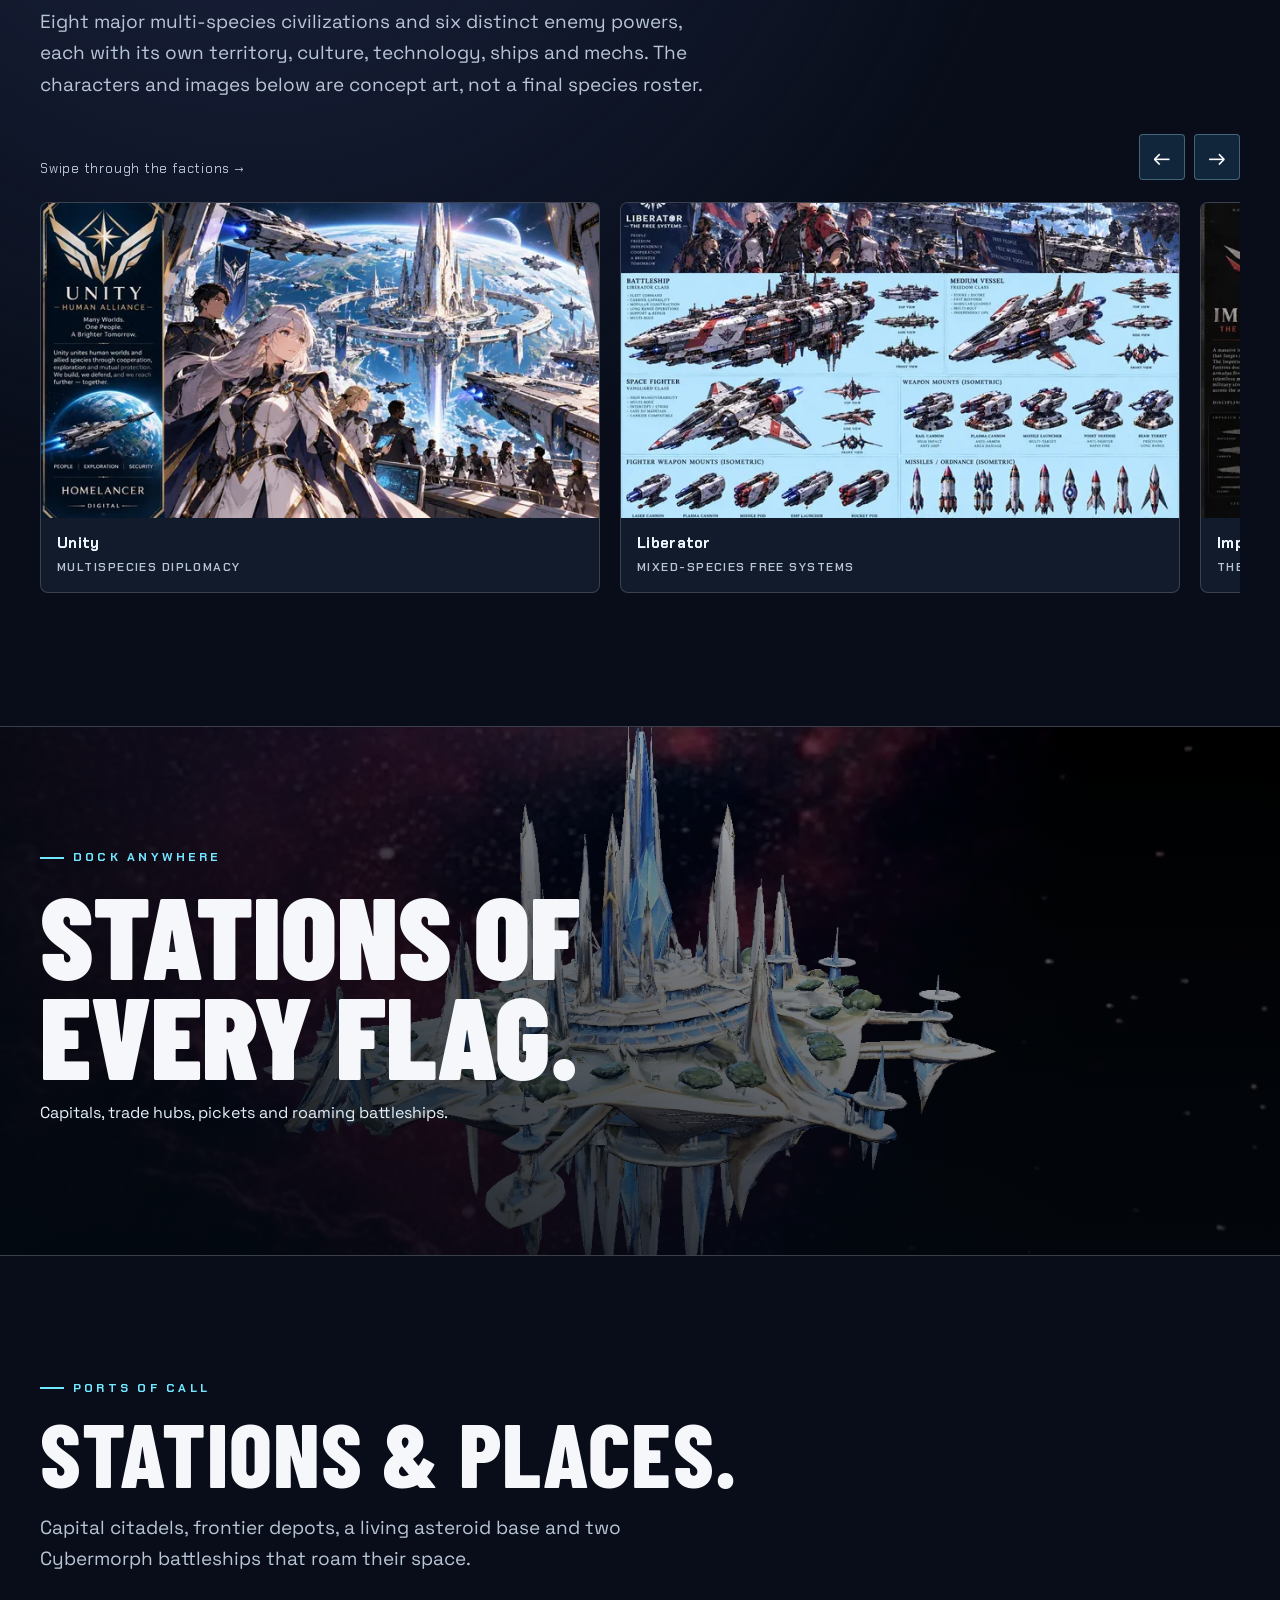
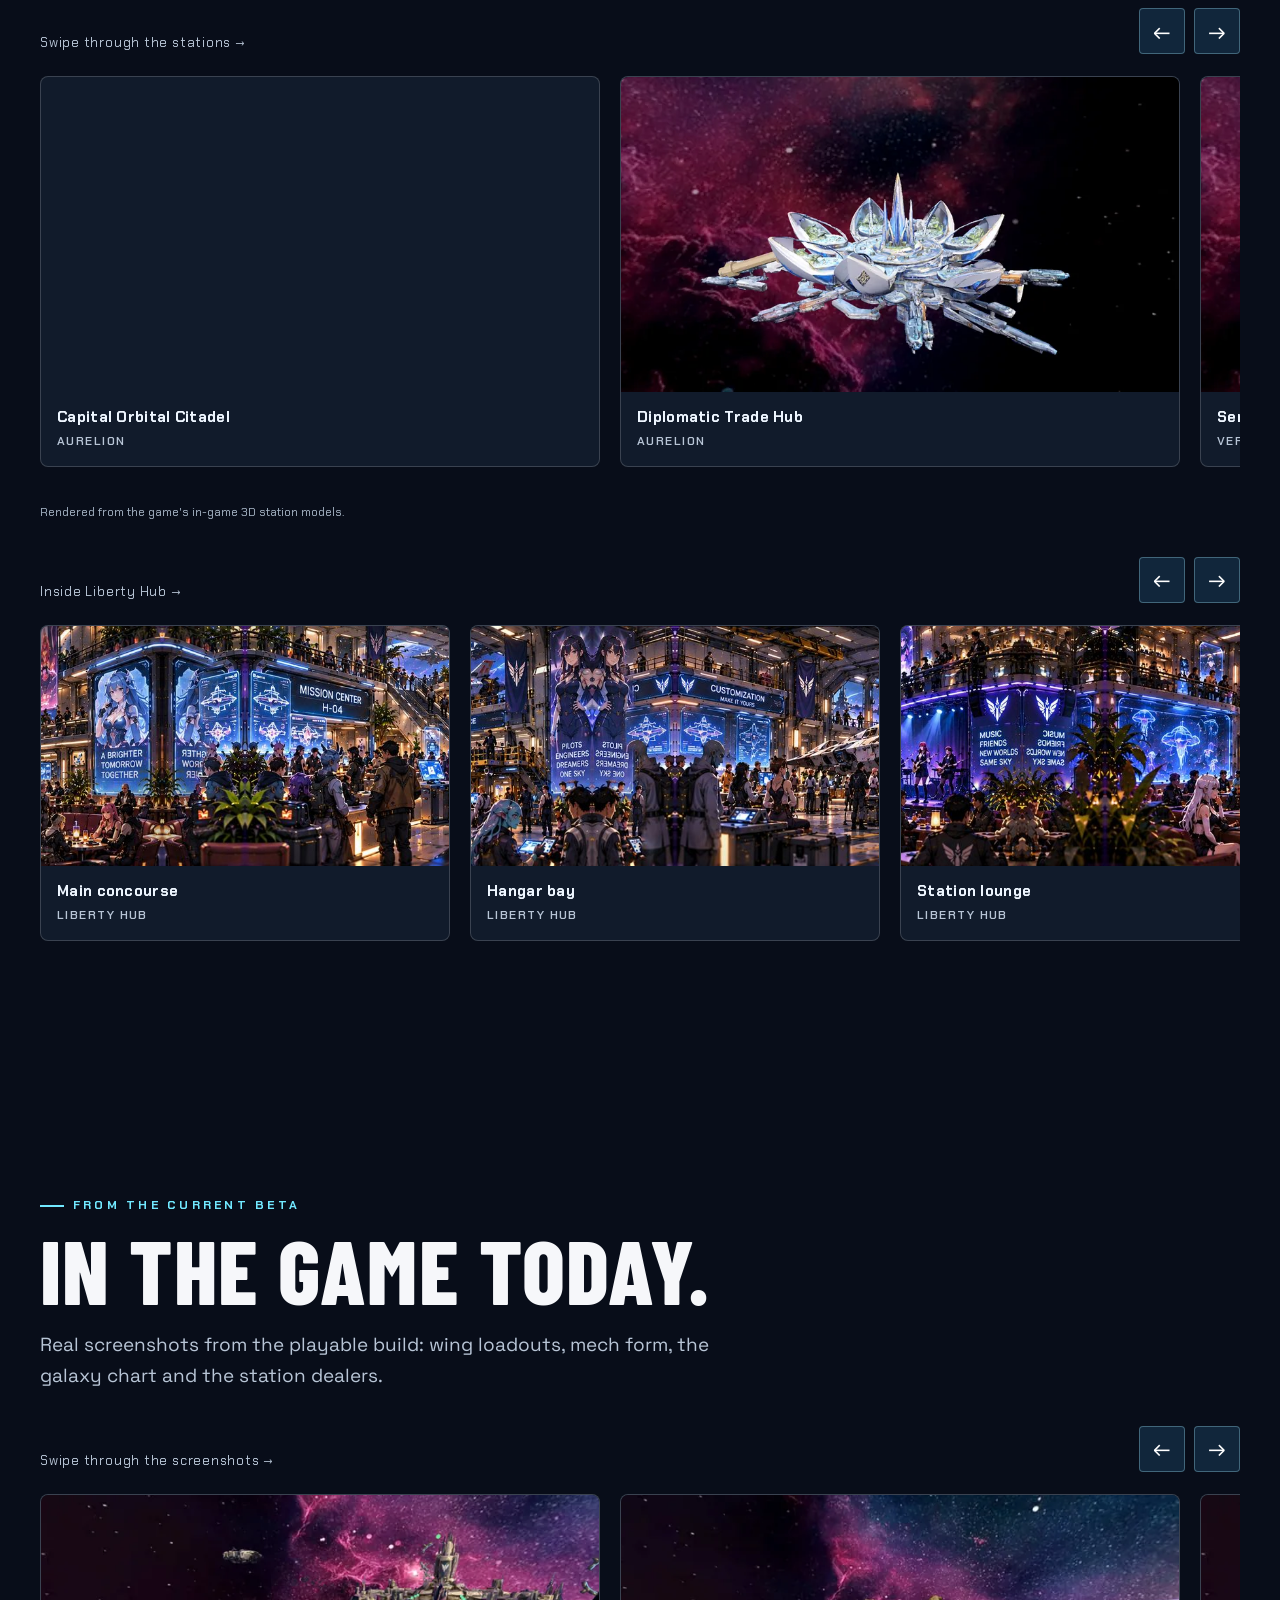
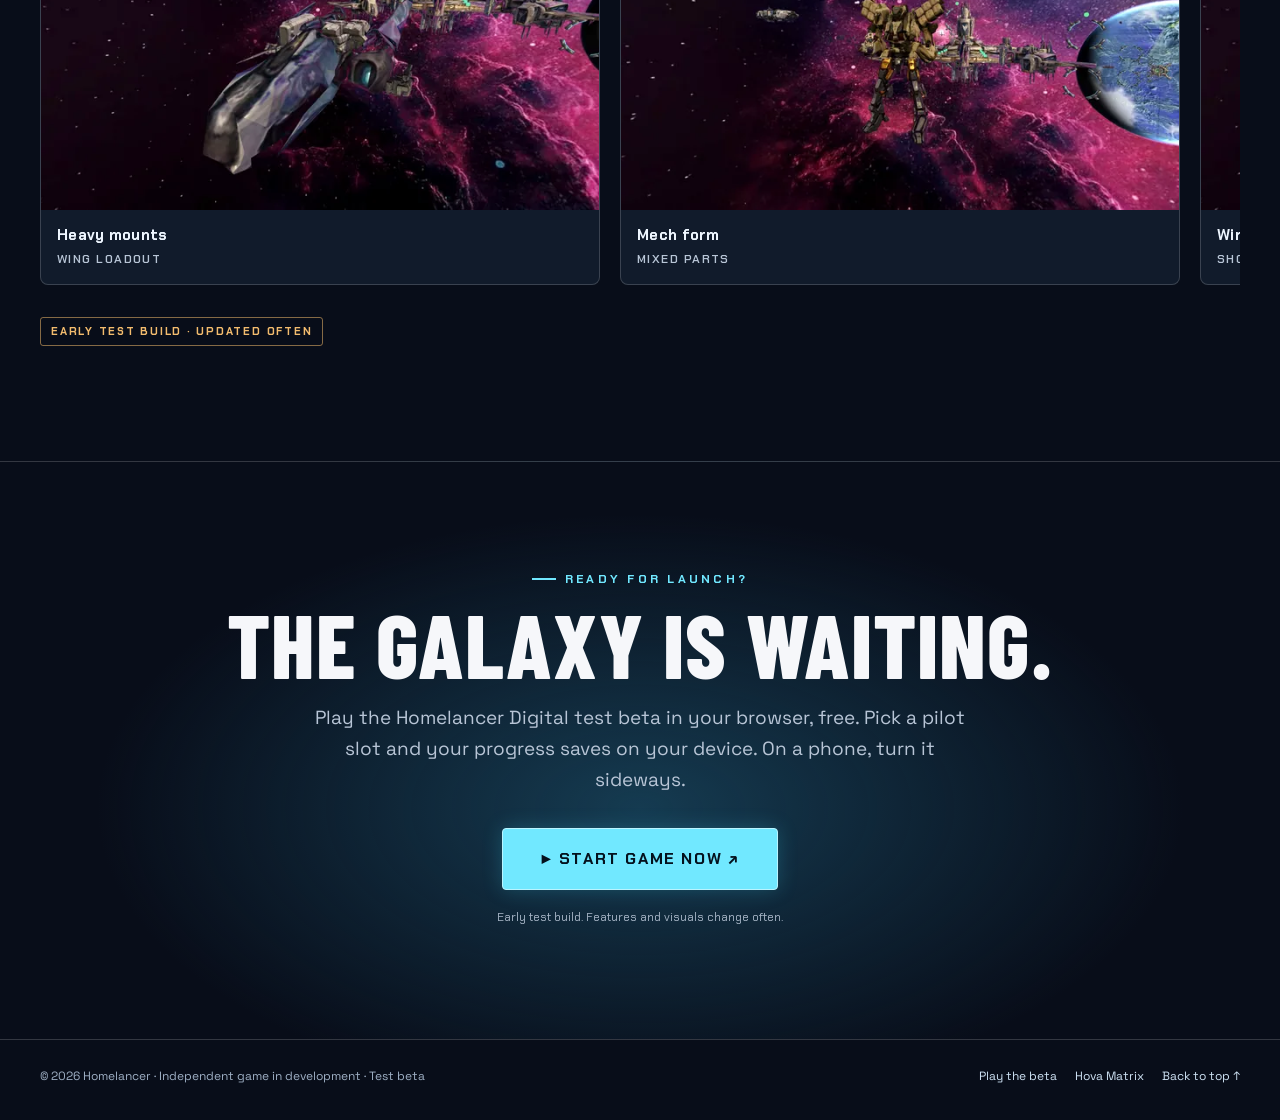
==== commit 3d68c312: "Install 14 faction concept-art banners in the faction showcase - Add assets/factions/*.webp (14 fact" ====
--- a/index.html
+++ b/index.html
@@ -103,24 +103,33 @@
 @media(prefers-reduced-motion:reduce){.hero-bg,.parallax-band img{transform:none!important;will-change:auto}.horizontal-gallery{scroll-behavior:auto}}
 </style>
 <style>
-/* Layered cinematic faction window — static art is intentionally kept separate from future character PNG. */
-.faction-reveal{padding:clamp(70px,9vw,125px) 0;background:radial-gradient(ellipse at 80% 25%,#1d2b4a 0%,#080d19 70%);border-block:1px solid var(--line)}
+/* Faction showcase: one composed concept-art banner per faction (assets/factions/<slug>.webp).
+   Reveal: banner slides in from the right, the faction plate (emblem + copy) from the left, the title fades up. */
+.faction-reveal{padding:clamp(70px,9vw,125px) 0;background:radial-gradient(ellipse at 80% 25%,#1d2b4a 0%,#080d19 70%);border-block:1px solid var(--line);overflow:hidden}
 .faction-reveal .fr-title{font:900 clamp(54px,8vw,112px)/.89 "Barlow Condensed",Impact,sans-serif;text-transform:uppercase;margin:12px 0 18px}
-.fr-controls{display:flex;justify-content:space-between;align-items:center;gap:20px;margin:23px 0 14px}.fr-status{font:700 12px var(--ui,system-ui);color:#bcd4e3;text-transform:uppercase;letter-spacing:.14em}.fr-buttons{display:flex;gap:9px}.fr-buttons button{width:48px;height:48px;background:#101c2e;border:1px solid #80d4e27d;color:white;font-size:25px;cursor:pointer}
-.fr-stage{--faccent:#71e8ff;position:relative;isolation:isolate;min-height:530px;overflow:hidden;background:#121b30;border:1px solid #ffffff3a;box-shadow:0 30px 70px #0008}
-.fr-banner{position:absolute;inset:0;z-index:-3;background:#102038}.fr-banner img{height:100%;width:100%;object-fit:cover;object-position:center}
-.fr-stage:after{content:"";position:absolute;inset:0;z-index:-1;background:linear-gradient(90deg,#070d1de8 0%,#070d1d97 44%,#070d1d22 100%),linear-gradient(0deg,#080c1f,transparent 55%);pointer-events:none}
-.fr-foreground{position:absolute;bottom:0;right:2%;width:49%;height:94%;z-index:-2;display:flex;align-items:end;justify-content:center;filter:drop-shadow(-22px 12px 30px #0008)}
-.fr-foreground img{max-width:100%;max-height:100%;width:100%;height:100%;object-fit:contain;object-position:bottom;mask-image:linear-gradient(0deg,transparent 0%,#000 22%);-webkit-mask-image:linear-gradient(0deg,transparent 0%,#000 22%)}
-.fr-copy{position:relative;z-index:2;padding:clamp(28px,6vw,80px);width:min(62%,720px);min-height:530px;display:flex;flex-direction:column;justify-content:center}
-.fr-copy h3{font:900 clamp(57px,8vw,125px)/.84 "Barlow Condensed",Impact,sans-serif;text-transform:uppercase;margin:19px 0;color:white;text-shadow:0 8px 22px #000a}
+.fr-controls{display:flex;justify-content:space-between;align-items:center;gap:20px;margin:23px 0 14px}.fr-status{font:700 12px var(--ui,system-ui);color:#bcd4e3;text-transform:uppercase;letter-spacing:.14em}.fr-buttons{display:flex;gap:9px}.fr-buttons button{width:48px;height:48px;background:#101c2e;border:1px solid #80d4e27d;color:white;font-size:25px;cursor:pointer}.fr-buttons button:hover{border-color:var(--faccent,#71e8ff)}
+.fr-stage{--faccent:#71e8ff;--fc1:#0b0d12;--fc2:#71e8ff;position:relative;isolation:isolate;overflow:hidden;background:#0a1222;border:1px solid #ffffff3a;border-top:3px solid var(--faccent);box-shadow:0 30px 70px #0008;touch-action:pan-y;transition:border-color .4s}
+.fr-banner{position:relative;width:100%;aspect-ratio:16/9;overflow:hidden;background:#070b14}
+.fr-banner:before{content:"";position:absolute;inset:-30px;background:var(--fbg) center/cover no-repeat;filter:blur(26px) brightness(.45);opacity:0;transition:opacity .3s}
+.fr-banner.fr-portrait:before{opacity:1}
+.fr-banner img{position:relative;-webkit-user-drag:none;user-select:none;width:100%;height:100%;object-fit:cover;object-position:center}
+.fr-banner.fr-portrait img{object-fit:contain}
+.fr-badge{position:absolute;top:12px;right:12px;z-index:2;padding:6px 10px;font:700 11px/1 var(--ui,system-ui);letter-spacing:.2em;text-transform:uppercase;color:#fff;background:#05080fcc;border:1px solid var(--faccent);backdrop-filter:blur(6px)}
+.fr-plate{position:relative;display:grid;grid-template-columns:auto 1fr auto;gap:clamp(16px,3vw,36px);align-items:center;padding:clamp(20px,3vw,34px) clamp(20px,3.4vw,40px);background:linear-gradient(100deg,color-mix(in srgb,var(--fc1) 70%,#070b14) 0%,#0a1020 55%,#070b14 100%)}
+.fr-plate:before{content:"";position:absolute;inset:0 0 auto;height:1px;background:linear-gradient(90deg,var(--faccent),transparent 70%)}
+.fr-emblem{width:clamp(64px,7vw,92px);height:clamp(64px,7vw,92px);filter:drop-shadow(0 6px 18px #000a)}.fr-emblem svg{width:100%;height:100%;display:block}
+.fr-copy{min-width:0}
 .fr-copy .fr-code{font:700 12px var(--ui,system-ui);color:var(--faccent);letter-spacing:.23em;text-transform:uppercase}
-.fr-copy p{font-size:clamp(15px,1.7vw,19px);max-width:520px;line-height:1.6;color:#e0ebf5}.fr-tags{display:flex;flex-wrap:wrap;gap:8px;margin:15px 0 28px}.fr-tags span{border:1px solid #ffffff5c;background:#101928b0;padding:6px 11px;font:600 12px var(--ui,system-ui);color:#d9ebf8}
-.fr-stage.fr-enter .fr-banner{animation:fr-right .7s cubic-bezier(.2,.7,.2,1) both}.fr-stage.fr-enter .fr-foreground{animation:fr-left .8s .13s cubic-bezier(.2,.7,.2,1) both}.fr-stage.fr-enter .fr-copy>*{animation:fr-up .55s .28s both}
+.fr-copy h3{font:900 clamp(46px,6.4vw,92px)/.86 "Barlow Condensed",Impact,sans-serif;text-transform:uppercase;margin:8px 0 10px;color:#fff;letter-spacing:.01em;text-shadow:0 6px 20px #000a;overflow-wrap:anywhere}
+.fr-copy p{font:400 clamp(15px,1.5vw,18px)/1.55 var(--body);max-width:640px;color:#e0ebf5;margin:0}
+.fr-side{display:flex;flex-direction:column;align-items:flex-end;gap:14px}
+.fr-tags{display:flex;flex-wrap:wrap;gap:8px;justify-content:flex-end}.fr-tags span{border:1px solid #ffffff5c;background:#101928b0;padding:6px 11px;font:600 12px var(--ui,system-ui);color:#d9ebf8;letter-spacing:.04em}.fr-tags span:first-child{border-color:var(--faccent);color:#fff}
+.fr-stage.fr-enter .fr-banner img{animation:fr-right .7s cubic-bezier(.2,.7,.2,1) both}.fr-stage.fr-enter .fr-emblem,.fr-stage.fr-enter .fr-plate{animation:fr-left .75s .1s cubic-bezier(.2,.7,.2,1) both}.fr-stage.fr-enter .fr-copy>*,.fr-stage.fr-enter .fr-badge{animation:fr-up .55s .28s both}
 @keyframes fr-right{from{opacity:.35;transform:translateX(12%)}to{opacity:1;transform:none}}@keyframes fr-left{from{opacity:0;transform:translateX(-12%)}to{opacity:1;transform:none}}@keyframes fr-up{from{opacity:0;transform:translateY(18px)}to{opacity:1;transform:none}}
-.fr-dots{display:flex;flex-wrap:wrap;gap:8px;margin:17px 0 0}.fr-dots button{width:13px;height:13px;border-radius:50%;border:1px solid #ffffffa5;background:#ffffff32;cursor:pointer}.fr-dots button[aria-current="true"]{background:var(--cyan);border-color:var(--cyan)}
-@media(max-width:700px){.fr-stage{min-height:590px}.fr-foreground{width:85%;height:53%;right:-6%;top:0;bottom:auto;opacity:.85}.fr-stage:after{background:linear-gradient(0deg,#080e1b 15%,#080e1bee 42%,#080e1b32 95%)}.fr-copy{width:100%;min-height:590px;justify-content:flex-end;padding:25px}.fr-copy h3{font-size:clamp(52px,13vw,79px)}.fr-copy p{font-size:15px}.fr-controls{margin-top:18px}.fr-dots{gap:10px}.fr-dots button{width:16px;height:16px}}
-@media(prefers-reduced-motion:reduce){.fr-stage.fr-enter .fr-banner,.fr-stage.fr-enter .fr-foreground,.fr-stage.fr-enter .fr-copy>*{animation:none!important}}
+.fr-dots{display:flex;flex-wrap:wrap;gap:8px;margin:17px 0 0}.fr-dots button{width:13px;height:13px;padding:0;border-radius:50%;border:1px solid #ffffffa5;background:#ffffff32;cursor:pointer}.fr-dots button[aria-current="true"]{background:var(--faccent,var(--cyan));border-color:var(--faccent,var(--cyan))}.fr-dots button.fr-enemy{border-radius:2px}
+@media(max-width:860px){.fr-plate{grid-template-columns:auto 1fr}.fr-side{grid-column:1/-1;align-items:flex-start}.fr-tags{justify-content:flex-start}}
+@media(max-width:560px){.fr-plate{grid-template-columns:1fr;gap:12px;padding:20px}.fr-emblem{width:58px;height:58px;position:absolute;top:-34px;right:16px}.fr-copy h3{font-size:clamp(44px,13vw,64px)}.fr-copy p{font-size:15px}.fr-badge{top:8px;right:8px;font-size:11px;padding:5px 8px;letter-spacing:.16em}.fr-dots{gap:10px}.fr-dots button{width:16px;height:16px}}
+@media(prefers-reduced-motion:reduce){.fr-stage *,.fr-stage{animation:none!important;transition:none!important}}
 </style></head>
 <body>
 <a class="skip" href="#main">Skip to content</a>
@@ -167,17 +176,19 @@
 
 <section class="faction-reveal" id="faction-reveal" aria-labelledby="fr-heading"><div class="wrap">
 <span class="eyebrow">The powers of Homelancer</span><h2 class="fr-title" id="fr-heading">Choose your frontier.</h2>
-<p class="section-lead">Eight major civilizations bring together people of many species and cultures; six enemy powers threaten the frontier. Explore their distinct worlds, technology and alliances through a layered showcase.</p>
+<p class="section-lead">Eight major civilizations bring together people of many species and cultures; six black-coded enemy factions press in from the outer reaches. Swipe or use the arrows to meet all fourteen.</p>
 <div class="fr-controls"><span class="fr-status" id="fr-status" aria-live="polite">01 / 14</span><div class="fr-buttons"><button type="button" id="fr-prev" aria-label="Previous faction">←</button><button type="button" id="fr-next" aria-label="Next faction">→</button></div></div>
-<div class="fr-stage" id="fr-stage" tabindex="0" aria-roledescription="carousel" aria-label="Faction showcase"><div class="fr-banner"><img id="fr-banner-image" src="a/fac/unity.webp" alt="Unity faction concept artwork"></div>
-<div class="fr-foreground"><img id="fr-foreground-image" src="a/ship/cadet_ship.webp" alt="Unity spacecraft concept artwork"></div>
-<div class="fr-copy"><span class="fr-code" id="fr-kicker">01 / THE FACTIONS</span><h3 id="fr-name">UNITY</h3><p id="fr-description">Explore the Unity faction and its role in the Homelancer universe.</p><div class="fr-tags" id="fr-tags"><span>Faction art</span><span>Spacefrontier</span></div><a class="play-btn" href="https://houawanych-pixel.github.io/homelancer-digital/">▶ Start Game ↗</a></div></div>
+<div class="fr-stage" id="fr-stage" tabindex="0" role="region" aria-roledescription="carousel" aria-label="Faction showcase">
+<div class="fr-banner" id="fr-banner"><img id="fr-banner-image" src="assets/factions/elyza.webp" alt="Elyza faction concept art" width="1600" height="900" decoding="async" draggable="false"><span class="fr-badge" id="fr-badge">Concept art</span></div>
+<div class="fr-plate"><div class="fr-emblem" id="fr-emblem" aria-hidden="true"></div>
+<div class="fr-copy"><span class="fr-code" id="fr-kicker">01 / Major faction</span><h3 id="fr-name">Elyza</h3><p id="fr-description">Living worlds and crystal-forged lightsabers: Elyza guards the ancient energy of Aurelion.</p></div>
+<div class="fr-side"><div class="fr-tags" id="fr-tags"><span>Major faction</span><span>Nature · Ancient Energy</span></div><a class="play-btn" href="https://houawanych-pixel.github.io/homelancer-digital/">▶ Start Game ↗</a></div></div></div>
 <div class="fr-dots" id="fr-dots" role="group" aria-label="Choose a faction"></div>
-<p class="disclaimer">Concept art only: portraits may not depict every species within a faction. The independent foreground layer is ready for approved multi-species character PNGs and animation.</p>
+<p class="disclaimer">Concept art, pending owner review: not final canon, and a portrait may not show every species within a faction.</p>
 </div></section>
 <section class="content" id="factions"><div class="wrap"><span class="eyebrow">Allies &amp; enemies</span><h2 class="section-title">Fourteen factions.</h2>
 <p class="section-lead">Eight major multi-species civilizations and six distinct enemy powers, each with its own territory, culture, technology, ships and mechs. The characters and images below are concept art, not a final species roster.</p>
-<div class="rail-head"><p class="rail-note">Swipe through the factions →</p><div class="rail-controls"><button type="button" data-rail="faction-gallery" data-dir="-1" aria-label="Previous faction">←</button><button type="button" data-rail="faction-gallery" data-dir="1" aria-label="Next faction">→</button></div></div><div class="horizontal-gallery rail-wide" id="faction-gallery" tabindex="0" role="region" aria-label="faction gallery"><figure><img loading="lazy" decoding="async" src="a/fac/unity.webp" srcset="a/fac/unity-640.webp 640w, a/fac/unity.webp 1280w" sizes="(max-width:700px) 84vw, 410px" alt="Unity faction artwork" width="1280" height="720"><figcaption>Unity <span>Multispecies diplomacy</span></figcaption></figure><figure><img loading="lazy" decoding="async" src="a/fac/liberator.webp" srcset="a/fac/liberator-640.webp 640w, a/fac/liberator.webp 1280w" sizes="(max-width:700px) 84vw, 410px" alt="Liberators faction artwork" width="1280" height="720"><figcaption>Liberators <span>Mixed-species free systems</span></figcaption></figure><figure><img loading="lazy" decoding="async" src="a/fac/imperium.webp" srcset="a/fac/imperium-640.webp 640w, a/fac/imperium.webp 1280w" sizes="(max-width:700px) 84vw, 410px" alt="Imperium faction artwork" width="1280" height="720"><figcaption>Imperium <span>The Iron Dominion</span></figcaption></figure><figure><img loading="lazy" decoding="async" src="a/fac/elyza.webp" srcset="a/fac/elyza-640.webp 640w, a/fac/elyza.webp 1280w" sizes="(max-width:700px) 84vw, 410px" alt="Elyza faction artwork" width="1280" height="720"><figcaption>Elyza <span>The Crystal Frontier</span></figcaption></figure><figure><img loading="lazy" decoding="async" src="a/fac/covenant.webp" srcset="a/fac/covenant-640.webp 640w, a/fac/covenant.webp 1280w" sizes="(max-width:700px) 84vw, 410px" alt="Covenant faction artwork" width="1280" height="720"><figcaption>Covenant <span>The Sacred Reach</span></figcaption></figure><figure><img loading="lazy" decoding="async" src="a/fac/solarion.webp" srcset="a/fac/solarion-640.webp 640w, a/fac/solarion.webp 1280w" sizes="(max-width:700px) 84vw, 410px" alt="Solarion faction artwork" width="1280" height="720"><figcaption>Solarion <span>Children of the Sun</span></figcaption></figure><figure><img loading="lazy" decoding="async" src="a/fac/orion.webp" srcset="a/fac/orion-640.webp 640w, a/fac/orion.webp 1280w" sizes="(max-width:700px) 84vw, 410px" alt="Orion faction artwork" width="1280" height="720"><figcaption>Orion <span>Venom clan · reptilian</span></figcaption></figure><figure><img loading="lazy" decoding="async" src="a/fac/savagers.webp" srcset="a/fac/savagers-640.webp 640w, a/fac/savagers.webp 1280w" sizes="(max-width:700px) 84vw, 410px" alt="Savagers faction artwork" width="1280" height="720"><figcaption>Savagers <span>The Broken Frontier</span></figcaption></figure><figure><img loading="lazy" decoding="async" src="a/fac/cybermorphs.webp" srcset="a/fac/cybermorphs-640.webp 640w, a/fac/cybermorphs.webp 1280w" sizes="(max-width:700px) 84vw, 410px" alt="Cybermorphs faction artwork" width="1280" height="720"><figcaption>Cybermorphs <span>The Machine Ascendancy</span></figcaption></figure><figure><img loading="lazy" decoding="async" src="a/fac/solrath.webp" srcset="a/fac/solrath-640.webp 640w, a/fac/solrath.webp 1280w" sizes="(max-width:700px) 84vw, 410px" alt="Solrath faction artwork" width="1280" height="720"><figcaption>Solrath <span>The Void Dominion</span></figcaption></figure><figure><img loading="lazy" decoding="async" src="a/fac/phenom.webp" srcset="a/fac/phenom-640.webp 640w, a/fac/phenom.webp 1280w" sizes="(max-width:700px) 84vw, 410px" alt="Phenom faction artwork" width="1280" height="720"><figcaption>Phenom <span>The Ascendant Houses</span></figcaption></figure><figure><img loading="lazy" decoding="async" src="a/fac/kaijurai.webp" srcset="a/fac/kaijurai-640.webp 640w, a/fac/kaijurai.webp 1280w" sizes="(max-width:700px) 84vw, 410px" alt="Kaijurai faction artwork" width="1280" height="720"><figcaption>Kaijurai <span>Keepers of the Behemoths</span></figcaption></figure><figure><img loading="lazy" decoding="async" src="a/fac/gadversee.webp" srcset="a/fac/gadversee-640.webp 640w, a/fac/gadversee.webp 1280w" sizes="(max-width:700px) 84vw, 410px" alt="Gadversee faction artwork" width="1280" height="720"><figcaption>Gadversee <span>The Sporemother Dominion</span></figcaption></figure><figure><img loading="lazy" decoding="async" src="a/fac/arctides.webp" srcset="a/fac/arctides-640.webp 640w, a/fac/arctides.webp 1280w" sizes="(max-width:700px) 84vw, 410px" alt="Arctides faction artwork" width="1280" height="720"><figcaption>Arctides <span>The Frozen Houses</span></figcaption></figure></div>
+<div class="rail-head"><p class="rail-note">Swipe through the factions →</p><div class="rail-controls"><button type="button" data-rail="faction-gallery" data-dir="-1" aria-label="Previous faction">←</button><button type="button" data-rail="faction-gallery" data-dir="1" aria-label="Next faction">→</button></div></div><div class="horizontal-gallery rail-wide" id="faction-gallery" tabindex="0" role="region" aria-label="faction gallery"><figure><img loading="lazy" decoding="async" src="a/fac/unity.webp" srcset="a/fac/unity-640.webp 640w, a/fac/unity.webp 1280w" sizes="(max-width:700px) 84vw, 410px" alt="Unity faction artwork" width="1280" height="720"><figcaption>Unity <span>Multispecies diplomacy</span></figcaption></figure><figure><img loading="lazy" decoding="async" src="a/fac/liberator.webp" srcset="a/fac/liberator-640.webp 640w, a/fac/liberator.webp 1280w" sizes="(max-width:700px) 84vw, 410px" alt="Liberator faction artwork" width="1280" height="720"><figcaption>Liberator <span>Mixed-species free systems</span></figcaption></figure><figure><img loading="lazy" decoding="async" src="a/fac/imperium.webp" srcset="a/fac/imperium-640.webp 640w, a/fac/imperium.webp 1280w" sizes="(max-width:700px) 84vw, 410px" alt="Imperium faction artwork" width="1280" height="720"><figcaption>Imperium <span>The Iron Dominion</span></figcaption></figure><figure><img loading="lazy" decoding="async" src="a/fac/elyza.webp" srcset="a/fac/elyza-640.webp 640w, a/fac/elyza.webp 1280w" sizes="(max-width:700px) 84vw, 410px" alt="Elyza faction artwork" width="1280" height="720"><figcaption>Elyza <span>The Crystal Frontier</span></figcaption></figure><figure><img loading="lazy" decoding="async" src="a/fac/covenant.webp" srcset="a/fac/covenant-640.webp 640w, a/fac/covenant.webp 1280w" sizes="(max-width:700px) 84vw, 410px" alt="Covenant faction artwork" width="1280" height="720"><figcaption>Covenant <span>The Sacred Reach</span></figcaption></figure><figure><img loading="lazy" decoding="async" src="a/fac/solarion.webp" srcset="a/fac/solarion-640.webp 640w, a/fac/solarion.webp 1280w" sizes="(max-width:700px) 84vw, 410px" alt="Solarion faction artwork" width="1280" height="720"><figcaption>Solarion <span>Children of the Sun</span></figcaption></figure><figure><img loading="lazy" decoding="async" src="a/fac/orion.webp" srcset="a/fac/orion-640.webp 640w, a/fac/orion.webp 1280w" sizes="(max-width:700px) 84vw, 410px" alt="Orion faction artwork" width="1280" height="720"><figcaption>Orion <span>Venom clan · reptilian</span></figcaption></figure><figure><img loading="lazy" decoding="async" src="a/fac/savagers.webp" srcset="a/fac/savagers-640.webp 640w, a/fac/savagers.webp 1280w" sizes="(max-width:700px) 84vw, 410px" alt="Savagers faction artwork" width="1280" height="720"><figcaption>Savagers <span>The Broken Frontier</span></figcaption></figure><figure><img loading="lazy" decoding="async" src="a/fac/cybermorphs.webp" srcset="a/fac/cybermorphs-640.webp 640w, a/fac/cybermorphs.webp 1280w" sizes="(max-width:700px) 84vw, 410px" alt="Cybermorphs faction artwork" width="1280" height="720"><figcaption>Cybermorphs <span>The Machine Ascendancy</span></figcaption></figure><figure><img loading="lazy" decoding="async" src="a/fac/solrath.webp" srcset="a/fac/solrath-640.webp 640w, a/fac/solrath.webp 1280w" sizes="(max-width:700px) 84vw, 410px" alt="Solrath faction artwork" width="1280" height="720"><figcaption>Solrath <span>The Void Dominion</span></figcaption></figure><figure><img loading="lazy" decoding="async" src="a/fac/phenom.webp" srcset="a/fac/phenom-640.webp 640w, a/fac/phenom.webp 1280w" sizes="(max-width:700px) 84vw, 410px" alt="Phenom faction artwork" width="1280" height="720"><figcaption>Phenom <span>The Ascendant Houses</span></figcaption></figure><figure><img loading="lazy" decoding="async" src="a/fac/kaijurai.webp" srcset="a/fac/kaijurai-640.webp 640w, a/fac/kaijurai.webp 1280w" sizes="(max-width:700px) 84vw, 410px" alt="Kaijurai faction artwork" width="1280" height="720"><figcaption>Kaijurai <span>Keepers of the Behemoths</span></figcaption></figure><figure><img loading="lazy" decoding="async" src="a/fac/gadversee.webp" srcset="a/fac/gadversee-640.webp 640w, a/fac/gadversee.webp 1280w" sizes="(max-width:700px) 84vw, 410px" alt="Gadversee faction artwork" width="1280" height="720"><figcaption>Gadversee <span>The Sporemother Dominion</span></figcaption></figure><figure><img loading="lazy" decoding="async" src="a/fac/arctides.webp" srcset="a/fac/arctides-640.webp 640w, a/fac/arctides.webp 1280w" sizes="(max-width:700px) 84vw, 410px" alt="Arctides faction artwork" width="1280" height="720"><figcaption>Arctides <span>The Frozen Houses</span></figcaption></figure></div>
 </div></section>
 
 <section class="parallax-band" aria-labelledby="interlude2-title"><img src="a/st/aurelion_citadel.webp" alt="" loading="lazy" width="1600" height="900"><div class="wrap"><span class="eyebrow">Dock anywhere</span><h2 id="interlude2-title">Stations of every flag.</h2><p>Capitals, trade hubs, pickets and roaming battleships.</p></div></section>
@@ -219,24 +230,25 @@
 addEventListener('scroll', request, {passive: true}); addEventListener('resize', request); draw();
 })();
 </script><script>
-(()=>{const data=[
-["Unity","unity","cadet_ship","#76e6ff","Major civilization","Law · order · diplomacy","Multi-species institutions, diplomats, fleet officers and citizens cooperating across worlds."],
-["Liberator","liberator","liberator_heavy","#47d9cc","Major civilization","Freedom · survival","A multi-species free-systems alliance with protective paladin-inspired guardians and converted civilian vessels."],
-["Elyza","elyza","elyza_fighter","#7daaff","Major civilization","Nature · ancient energy","Living worlds, ancient-energy crystals and varied allied peoples, led by a distinctive Elyza cultural tradition."],
-["Imperium","imperium","imperium_gunship","#d75257","Major civilization","Control · authority","A disciplined military state with diverse populations, crimson-and-gunmetal warships and the winged-star symbol."],
-["Covenant","covenant","covenant_lance","#b4a0f6","Major civilization","Knowledge · secrets","Sacred architecture and advanced technology connect varied peoples under an ancient intellectual tradition."],
-["Savagers","savagers","savager_carrier","#d87941","Major civilization","Chaos · salvage","Mixed-species scavengers and raiders rebuild ships and settlements from discarded technology."],
-["Orion","orion","lancer","#5cbc83","Major civilization","War · conquest","The reptilian Venom clan is central to Orion lore; lizard- and snake-like warriors use emerald camouflage technology."],
-["Solarion","solarion","bulk","#efad47","Major civilization","Trade · technology","A busy multi-species trade and research civilization with gold-and-orange infrastructure and innovative commerce."],
-["Solrath","solrath","solrath_spire","#ed5a69","Enemy power","Void · cosmic threat","An intelligent extradimensional void civilization using obsidian structures and blood-red energy."],
-["Gadversee","gadversee","hauler","#b0d65d","Enemy power","Fungal collective","A biological fungal civilization of spores, living hives and organism-grown infrastructure."],
-["Arctides","arctides","ranger","#9dd7fe","Enemy power","Frozen civilization","Cold-adapted inhabitants and ice-blue crystal technology dominate their glacier worlds."],
-["Cybermorphs","cybermorphs","cybermorph_star","#65dbed","Enemy power","Robotic transformation","Fully mechanical, transformation-capable beings with modular bodies and autonomous factories."],
-["Phenom","phenom","phenom_heavy","#a880f5","Enemy power","Advanced alien hierarchy","Towering imposing humanoid aliens, monumental architecture and exceptionally advanced technology."],
-["Kaijurai","kaijurai","kaijurai_gunship","#e5bb55","Enemy power","Behemoth containment","A powerful civilization focused on containing, studying and weaponizing colossal living creatures."]
-;const stage=document.getElementById('fr-stage');if(!stage)return;const byId=id=>document.getElementById(id),dots=byId('fr-dots');const reduced=matchMedia('(prefers-reduced-motion: reduce)').matches;let index=0,startX=null;
-for(let j=0;j<data.length;j++){const b=document.createElement('button');b.type='button';b.setAttribute('aria-label','Show '+data[j][0]);b.addEventListener('click',()=>show(j));dots.append(b)}
-function show(next){index=(next+data.length)%data.length;const [name,fac,ship,color,group,theme,description]=data[index];stage.style.setProperty('--faccent',color);byId('fr-banner-image').src='a/fac/'+fac+'.webp';byId('fr-banner-image').alt=name+' faction concept artwork';byId('fr-foreground-image').src='a/ship/'+ship+'.webp';byId('fr-foreground-image').alt=name+'-associated spacecraft showcase artwork';byId('fr-name').textContent=name;byId('fr-kicker').textContent=String(index+1).padStart(2,'0')+' / THE FACTIONS';byId('fr-description').textContent=description;byId('fr-status').textContent=String(index+1).padStart(2,'0')+' / '+data.length;byId('fr-tags').replaceChildren(...[group,theme].map(label=>{const el=document.createElement('span');el.textContent=label;return el}));[...dots.children].forEach((b,i)=>b.setAttribute('aria-current',String(i===index)));stage.classList.remove('fr-enter');if(!reduced){void stage.offsetWidth;stage.classList.add('fr-enter')}}
-byId('fr-prev').addEventListener('click',()=>show(index-1));byId('fr-next').addEventListener('click',()=>show(index+1));stage.addEventListener('keydown',e=>{if(e.key==='ArrowLeft'){e.preventDefault();show(index-1)}if(e.key==='ArrowRight'){e.preventDefault();show(index+1)}});
-stage.addEventListener('touchstart',e=>{startX=e.touches[0].clientX},{passive:true});stage.addEventListener('touchend',e=>{if(startX===null)return;const d=e.changedTouches[0].clientX-startX;startX=null;if(Math.abs(d)>45)show(index+(d<0?1:-1))},{passive:true});show(0)})();
+/* Faction showcase: 14 factions, one local composed image each (assets/factions/<slug>.webp). */
+(()=>{const data=[{"name": "Elyza", "slug": "elyza", "group": "major", "c1": "#1f45c8", "c2": "#c9d3e0", "accent": "#7fa2ff", "theme": "Nature · Ancient Energy", "place": "Capital: Aurelion", "lore": "Living worlds and crystal-forged lightsabers: Elyza guards the ancient energy of Aurelion.", "emblem": "<svg viewBox=\"0 0 64 64\" role=\"img\" aria-label=\"Elyza emblem\"><path d=\"M32 3 58 12v20c0 15-11 25-26 30C17 57 6 47 6 32V12Z\" fill=\"#1f45c8\" stroke=\"#c9d3e0\" stroke-width=\"2.5\"/><path d=\"M32 14 42 30 32 50 22 30Z\" fill=\"none\" stroke=\"#c9d3e0\" stroke-width=\"3\"/><path d=\"M32 22 37 30 32 41 27 30Z\" fill=\"#c9d3e0\"/></svg>"}, {"name": "Unity", "slug": "unity", "group": "major", "c1": "#e9f3f8", "c2": "#2fd9ff", "accent": "#5fe4ff", "theme": "Law · Order · Diplomacy", "place": "Capital: Veranthos", "lore": "From the Senate of Veranthos, many species keep the peace under one law.", "emblem": "<svg viewBox=\"0 0 64 64\" role=\"img\" aria-label=\"Unity emblem\"><path d=\"M32 3 58 12v20c0 15-11 25-26 30C17 57 6 47 6 32V12Z\" fill=\"#e9f3f8\" stroke=\"#2fd9ff\" stroke-width=\"2.5\"/><circle cx=\"32\" cy=\"32\" r=\"12\" fill=\"none\" stroke=\"#2fd9ff\" stroke-width=\"3\"/><circle cx=\"32\" cy=\"20\" r=\"3.5\" fill=\"#2fd9ff\"/><circle cx=\"21.6\" cy=\"38\" r=\"3.5\" fill=\"#2fd9ff\"/><circle cx=\"42.4\" cy=\"38\" r=\"3.5\" fill=\"#2fd9ff\"/></svg>"}, {"name": "Solarion", "slug": "solarion", "group": "major", "c1": "#f2b632", "c2": "#ff7a1a", "accent": "#ffb84a", "theme": "Trade · Technology", "place": "Capital: Synthari Capital", "lore": "Merchants and inventors whose gold-lit trade lanes run out of Synthari Capital.", "emblem": "<svg viewBox=\"0 0 64 64\" role=\"img\" aria-label=\"Solarion emblem\"><path d=\"M32 3 58 12v20c0 15-11 25-26 30C17 57 6 47 6 32V12Z\" fill=\"#f2b632\" stroke=\"#ff7a1a\" stroke-width=\"2.5\"/><circle cx=\"32\" cy=\"32\" r=\"8\" fill=\"#ff7a1a\"/><g stroke=\"#ff7a1a\" stroke-width=\"3\" stroke-linecap=\"round\"><path d=\"M32 13v6M32 45v6M13 32h6M45 32h6M18.6 18.6l4.2 4.2M41.2 41.2l4.2 4.2M45.4 18.6l-4.2 4.2M22.8 41.2l-4.2 4.2\"/></g></svg>"}, {"name": "Imperium", "slug": "imperium", "group": "major", "c1": "#b3132b", "c2": "#5a6270", "accent": "#ff5a6e", "theme": "Control · Authority", "place": "Capital: Malachar", "lore": "Order through discipline: the crimson fleets of Malachar enforce the Imperium's rule.", "emblem": "<svg viewBox=\"0 0 64 64\" role=\"img\" aria-label=\"Imperium emblem\"><path d=\"M32 3 58 12v20c0 15-11 25-26 30C17 57 6 47 6 32V12Z\" fill=\"#b3132b\" stroke=\"#5a6270\" stroke-width=\"2.5\"/><path d=\"M32 14 35 28 32 50 29 28Z\" fill=\"#5a6270\"/><path d=\"M29 30 14 22 20 34 29 36ZM35 30 50 22 44 34 35 36Z\" fill=\"#5a6270\"/></svg>"}, {"name": "Covenant", "slug": "covenant", "group": "major", "c1": "#7a3fcf", "c2": "#e3b84a", "accent": "#c49bff", "theme": "Knowledge · Secrets", "place": "Capital: Sepheron", "lore": "Keepers of forbidden knowledge, guarding their secrets in the cathedrals of Sepheron.", "emblem": "<svg viewBox=\"0 0 64 64\" role=\"img\" aria-label=\"Covenant emblem\"><path d=\"M32 3 58 12v20c0 15-11 25-26 30C17 57 6 47 6 32V12Z\" fill=\"#7a3fcf\" stroke=\"#e3b84a\" stroke-width=\"2.5\"/><path d=\"M32 15 50 46H14Z\" fill=\"none\" stroke=\"#e3b84a\" stroke-width=\"3\" stroke-linejoin=\"round\"/><ellipse cx=\"32\" cy=\"36\" rx=\"8\" ry=\"5\" fill=\"none\" stroke=\"#e3b84a\" stroke-width=\"2.5\"/><circle cx=\"32\" cy=\"36\" r=\"2.5\" fill=\"#e3b84a\"/></svg>"}, {"name": "Orion", "slug": "orion", "group": "major", "c1": "#13a35f", "c2": "#e8f1ee", "accent": "#4fe39a", "theme": "War · Conquest", "place": "Capital: Dreadholm", "lore": "The reptilian Venom clan of Dreadholm: camouflaged warriors who claim every world they cross.", "emblem": "<svg viewBox=\"0 0 64 64\" role=\"img\" aria-label=\"Orion emblem\"><path d=\"M32 3 58 12v20c0 15-11 25-26 30C17 57 6 47 6 32V12Z\" fill=\"#13a35f\" stroke=\"#e8f1ee\" stroke-width=\"2.5\"/><path d=\"M24 16c0 14 4 22 8 32 4-10 8-18 8-32\" fill=\"none\" stroke=\"#e8f1ee\" stroke-width=\"3\" stroke-linecap=\"round\"/><path d=\"M27 18 25 34 29 28ZM37 18 39 34 35 28Z\" fill=\"#e8f1ee\"/></svg>"}, {"name": "Savagers", "slug": "savagers", "group": "major", "c1": "#d9601b", "c2": "#3a3d42", "accent": "#ff8a45", "theme": "Chaos · Salvage", "place": "Capital: Raptian Major", "lore": "Junkpunk raiders who rebuild wrecks into war machines out of Raptian Major.", "emblem": "<svg viewBox=\"0 0 64 64\" role=\"img\" aria-label=\"Savagers emblem\"><path d=\"M32 3 58 12v20c0 15-11 25-26 30C17 57 6 47 6 32V12Z\" fill=\"#d9601b\" stroke=\"#3a3d42\" stroke-width=\"2.5\"/><g stroke=\"#3a3d42\" stroke-width=\"4\" stroke-linecap=\"round\"><path d=\"M19 19 45 45M45 19 19 45\"/></g><circle cx=\"32\" cy=\"32\" r=\"6\" fill=\"#d9601b\" stroke=\"#3a3d42\" stroke-width=\"3\"/></svg>"}, {"name": "Liberator", "slug": "liberator", "group": "major", "c1": "#14a89b", "c2": "#ffffff", "accent": "#3fe0cf", "theme": "Freedom · Survival", "place": "Capital: Vantara", "lore": "A free-systems alliance from Vantara, fighting for survival against the Imperium's grip.", "emblem": "<svg viewBox=\"0 0 64 64\" role=\"img\" aria-label=\"Liberator emblem\"><path d=\"M32 3 58 12v20c0 15-11 25-26 30C17 57 6 47 6 32V12Z\" fill=\"#14a89b\" stroke=\"#ffffff\" stroke-width=\"2.5\"/><path d=\"M18 40 32 24 46 40\" fill=\"none\" stroke=\"#ffffff\" stroke-width=\"4\" stroke-linejoin=\"round\" stroke-linecap=\"round\"/><path d=\"M22 48 32 37 42 48\" fill=\"none\" stroke=\"#ffffff\" stroke-width=\"3\" stroke-linejoin=\"round\" stroke-linecap=\"round\"/><circle cx=\"32\" cy=\"16\" r=\"3\" fill=\"#ffffff\"/></svg>"}, {"name": "Solrath", "slug": "solrath", "group": "enemy", "c1": "#0b0b0e", "c2": "#c3122b", "accent": "#ff3b55", "theme": "Void · Cosmic threat", "place": "Home: Void System", "lore": "An extradimensional void dominion of obsidian and blood-red energy, reaching in from the Void System.", "emblem": "<svg viewBox=\"0 0 64 64\" role=\"img\" aria-label=\"Solrath emblem\"><path d=\"M32 2 58 17v30L32 62 6 47V17Z\" fill=\"#0b0b0e\" stroke=\"#c3122b\" stroke-width=\"2.5\"/><circle cx=\"32\" cy=\"32\" r=\"13\" fill=\"none\" stroke=\"#c3122b\" stroke-width=\"3\"/><circle cx=\"35\" cy=\"29\" r=\"9\" fill=\"#0b0b0e\"/><circle cx=\"32\" cy=\"32\" r=\"3\" fill=\"#c3122b\"/></svg>"}, {"name": "Gadversee", "slug": "gadversee", "group": "enemy", "c1": "#0b0b0e", "c2": "#7cff2e", "accent": "#8fff4a", "theme": "Fungal hive", "place": "Home: Cynthara", "lore": "Fungal biological beings: one mycelium, many bodies, spreading spore-hives out from Cynthara.", "emblem": "<svg viewBox=\"0 0 64 64\" role=\"img\" aria-label=\"Gadversee emblem\"><path d=\"M32 2 58 17v30L32 62 6 47V17Z\" fill=\"#0b0b0e\" stroke=\"#7cff2e\" stroke-width=\"2.5\"/><path d=\"M16 34c0-11 7-18 16-18s16 7 16 18Z\" fill=\"#7cff2e\"/><path d=\"M28 34h8v14h-8Z\" fill=\"#7cff2e\"/><circle cx=\"25\" cy=\"26\" r=\"2.4\" fill=\"#0b0b0e\"/><circle cx=\"37\" cy=\"24\" r=\"2.4\" fill=\"#0b0b0e\"/></svg>"}, {"name": "Arctides", "slug": "arctides", "group": "enemy", "c1": "#0b0b0e", "c2": "#9fe3ff", "accent": "#a8e8ff", "theme": "Frozen frontier", "place": "Home: Kronos", "lore": "Cold-adapted lords of the glacier worlds of Kronos, armed with ice-blue crystal technology.", "emblem": "<svg viewBox=\"0 0 64 64\" role=\"img\" aria-label=\"Arctides emblem\"><path d=\"M32 2 58 17v30L32 62 6 47V17Z\" fill=\"#0b0b0e\" stroke=\"#9fe3ff\" stroke-width=\"2.5\"/><g stroke=\"#9fe3ff\" stroke-width=\"3\" stroke-linecap=\"round\"><path d=\"M32 14v36M16.4 23l31.2 18M16.4 41l31.2-18\"/><path d=\"M28 18l4 4 4-4M28 46l4-4 4 4\"/></g></svg>"}, {"name": "Cybermorphs", "slug": "cybermorphs", "group": "enemy", "c1": "#0b0b0e", "c2": "#ff2bd6", "accent": "#ff5ce0", "theme": "Machine evolution", "place": "Home: Cybernet", "lore": "Fully robotic beings that rebuild and evolve themselves in the forges of Cybernet.", "emblem": "<svg viewBox=\"0 0 64 64\" role=\"img\" aria-label=\"Cybermorphs emblem\"><path d=\"M32 2 58 17v30L32 62 6 47V17Z\" fill=\"#0b0b0e\" stroke=\"#ff2bd6\" stroke-width=\"2.5\"/><path d=\"M32 16 46 24v16L32 48 18 40V24Z\" fill=\"none\" stroke=\"#ff2bd6\" stroke-width=\"3\"/><path d=\"M32 24v8l7 4M32 32l-7 4\" stroke=\"#ff2bd6\" stroke-width=\"2.5\" fill=\"none\"/><circle cx=\"32\" cy=\"24\" r=\"2.5\" fill=\"#ff2bd6\"/><circle cx=\"39\" cy=\"36\" r=\"2.5\" fill=\"#ff2bd6\"/><circle cx=\"25\" cy=\"36\" r=\"2.5\" fill=\"#ff2bd6\"/></svg>"}, {"name": "Phenom", "slug": "phenom", "group": "enemy", "c1": "#0b0b0e", "c2": "#9b5cff", "accent": "#b88bff", "theme": "Beyond known form", "place": "Home: Noctyra", "lore": "A towering alien hierarchy from Noctyra, wielding technology beyond known form.", "emblem": "<svg viewBox=\"0 0 64 64\" role=\"img\" aria-label=\"Phenom emblem\"><path d=\"M32 2 58 17v30L32 62 6 47V17Z\" fill=\"#0b0b0e\" stroke=\"#9b5cff\" stroke-width=\"2.5\"/><path d=\"M32 12 40 32 32 52 24 32Z\" fill=\"none\" stroke=\"#9b5cff\" stroke-width=\"3\"/><ellipse cx=\"32\" cy=\"32\" rx=\"4\" ry=\"7\" fill=\"#9b5cff\"/></svg>"}, {"name": "Kaijurai", "slug": "kaijurai", "group": "enemy", "c1": "#0b0b0e", "c2": "#e8ff1a", "accent": "#eeff4d", "theme": "Titan masters", "place": "Home: Genesis", "lore": "Masters of colossal living titans, awakened and weaponized in Genesis.", "emblem": "<svg viewBox=\"0 0 64 64\" role=\"img\" aria-label=\"Kaijurai emblem\"><path d=\"M32 2 58 17v30L32 62 6 47V17Z\" fill=\"#0b0b0e\" stroke=\"#e8ff1a\" stroke-width=\"2.5\"/><g stroke=\"#e8ff1a\" stroke-width=\"4\" stroke-linecap=\"round\"><path d=\"M20 18 28 46M30 16 36 46M40 18 44 44\"/></g></svg>"}];
+const stage=document.getElementById('fr-stage');if(!stage)return;const byId=id=>document.getElementById(id),dots=byId('fr-dots'),img=byId('fr-banner-image'),banner=byId('fr-banner');
+const reducedQ=matchMedia('(prefers-reduced-motion: reduce)');const src=f=>'assets/factions/'+f.slug+'.webp';let index=0,startX=null,startY=null;
+const fit=()=>banner.classList.toggle('fr-portrait',img.naturalWidth>0&&img.naturalHeight>img.naturalWidth);img.addEventListener('load',fit);
+data.forEach((f,j)=>{const b=document.createElement('button');b.type='button';b.setAttribute('aria-label','Show '+f.name);if(f.group==='enemy')b.classList.add('fr-enemy');b.addEventListener('click',()=>show(j));dots.append(b)});
+function show(next){index=(next+data.length)%data.length;const f=data[index],n=String(index+1).padStart(2,'0'),grp=f.group==='major'?'Major faction':'Enemy faction';
+stage.style.setProperty('--faccent',f.accent);stage.style.setProperty('--fc1',f.c1);stage.style.setProperty('--fc2',f.c2);stage.dataset.faction=f.slug;
+banner.style.setProperty('--fbg','url("'+src(f)+'")');img.src=src(f);img.alt=f.name+' faction concept art';fit();
+byId('fr-emblem').innerHTML=f.emblem;byId('fr-name').textContent=f.name;byId('fr-kicker').textContent=n+' / '+grp;byId('fr-description').textContent=f.lore;byId('fr-status').textContent=n+' / '+data.length+' · '+f.name;
+byId('fr-tags').replaceChildren(...[grp,f.theme,f.place].map(t=>{const el=document.createElement('span');el.textContent=t;return el}));
+[...dots.children].forEach((b,i)=>b.setAttribute('aria-current',String(i===index)));
+stage.classList.remove('fr-enter');if(!reducedQ.matches){void stage.offsetWidth;stage.classList.add('fr-enter')}
+const nx=new Image();nx.src=src(data[(index+1)%data.length])}
+byId('fr-prev').addEventListener('click',()=>show(index-1));byId('fr-next').addEventListener('click',()=>show(index+1));
+stage.addEventListener('keydown',e=>{if(e.key==='ArrowLeft'){e.preventDefault();show(index-1)}if(e.key==='ArrowRight'){e.preventDefault();show(index+1)}});
+stage.addEventListener('touchstart',e=>{startX=e.touches[0].clientX;startY=e.touches[0].clientY},{passive:true});
+stage.addEventListener('touchend',e=>{if(startX===null)return;const t=e.changedTouches[0],d=t.clientX-startX,dy=t.clientY-startY;startX=null;if(Math.abs(d)>45&&Math.abs(d)>Math.abs(dy))show(index+(d<0?1:-1))},{passive:true});
+stage.addEventListener('pointerdown',e=>{if(e.pointerType==='mouse'&&e.button===0&&!e.target.closest('a,button')){startX=e.clientX;startY=e.clientY}});
+stage.addEventListener('dragstart',e=>e.preventDefault());stage.addEventListener('pointerup',e=>{if(e.pointerType!=='mouse'||startX===null)return;const d=e.clientX-startX;startX=null;if(Math.abs(d)>60)show(index+(d<0?1:-1))});
+show(0)})();
 </script></body></html>
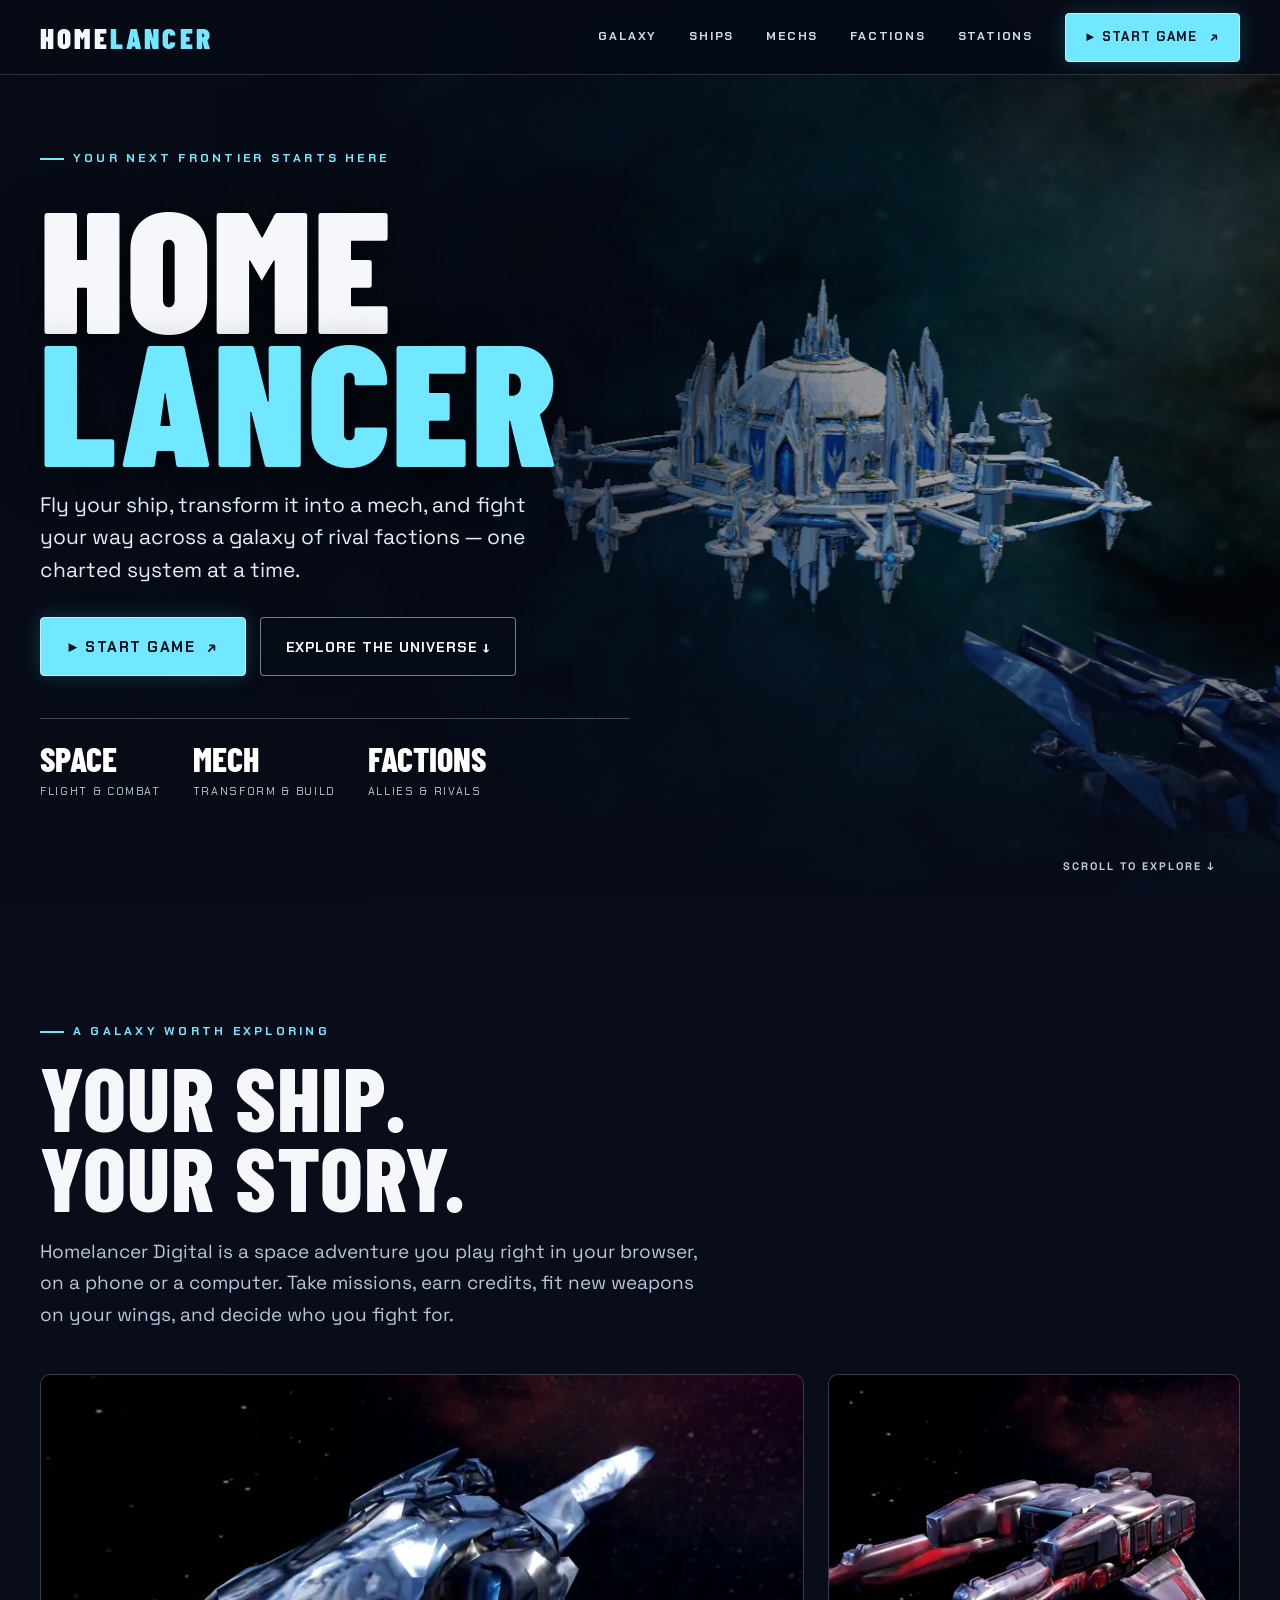
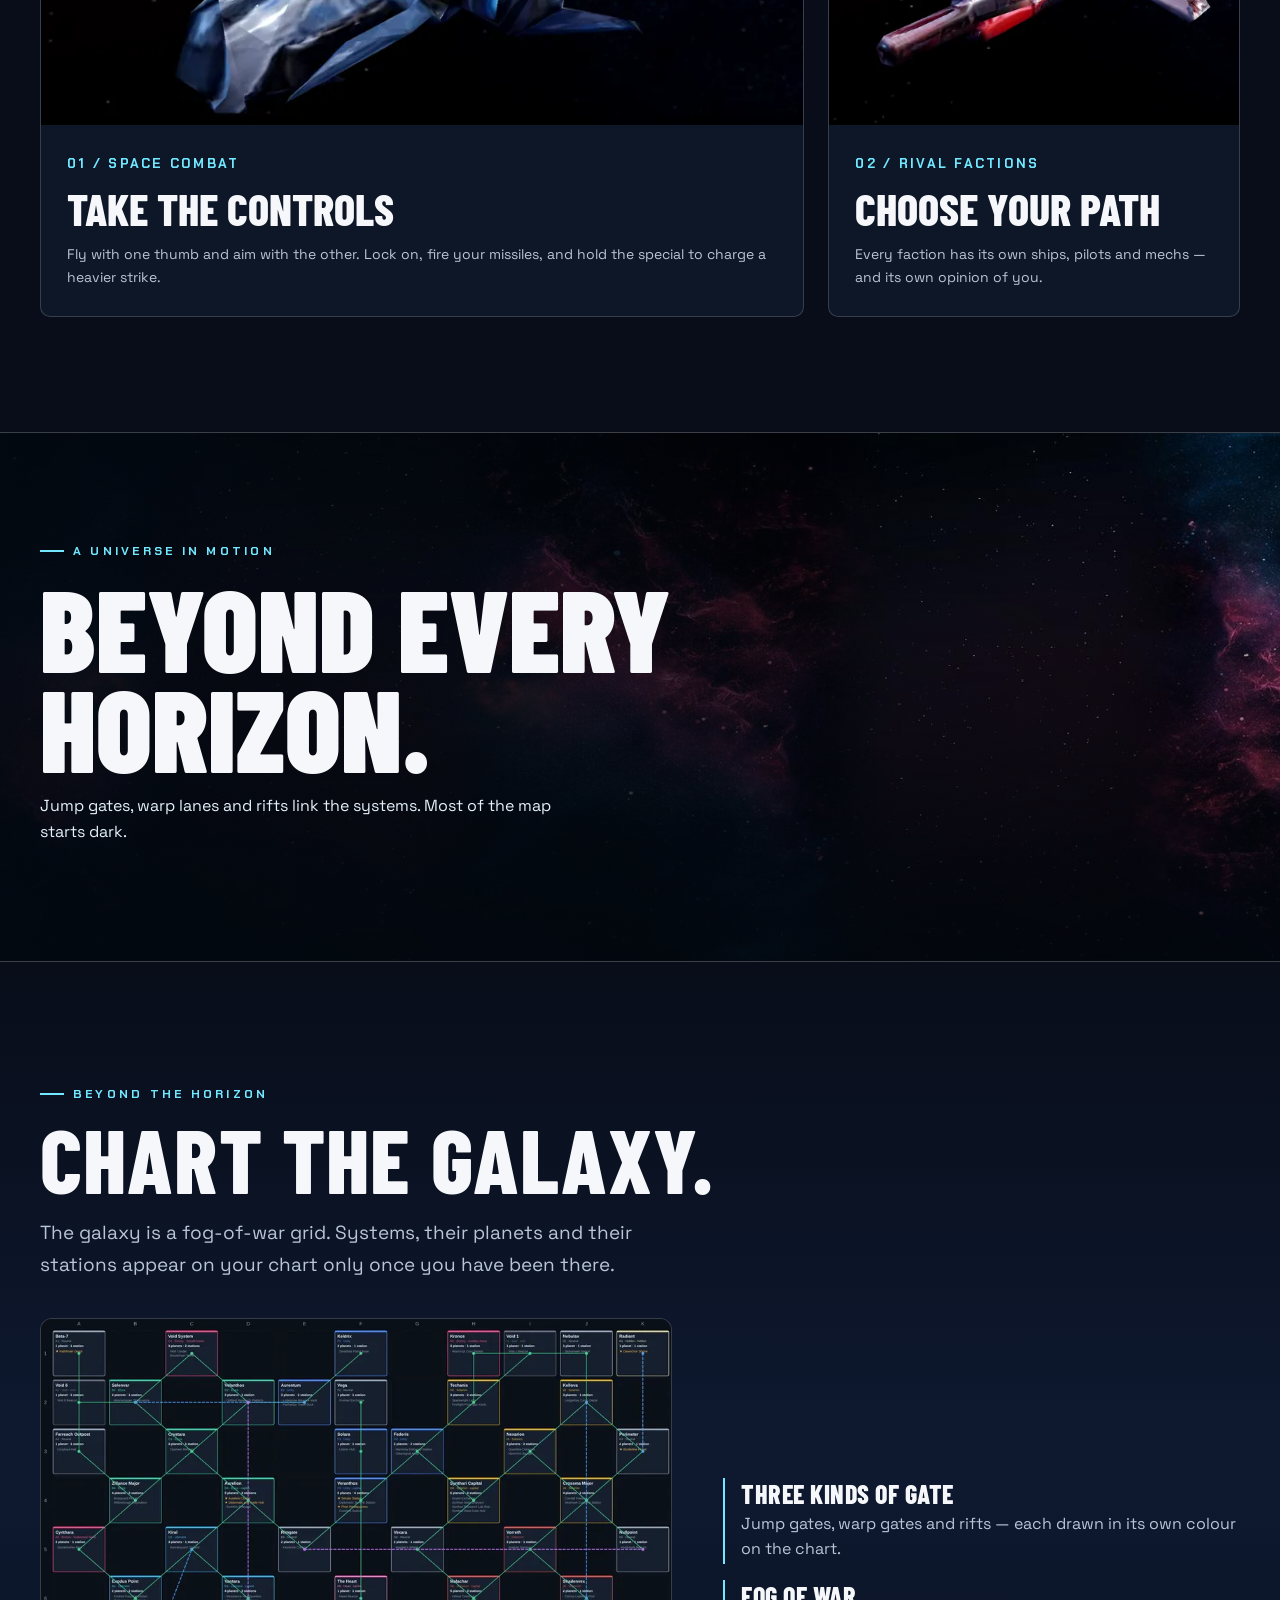
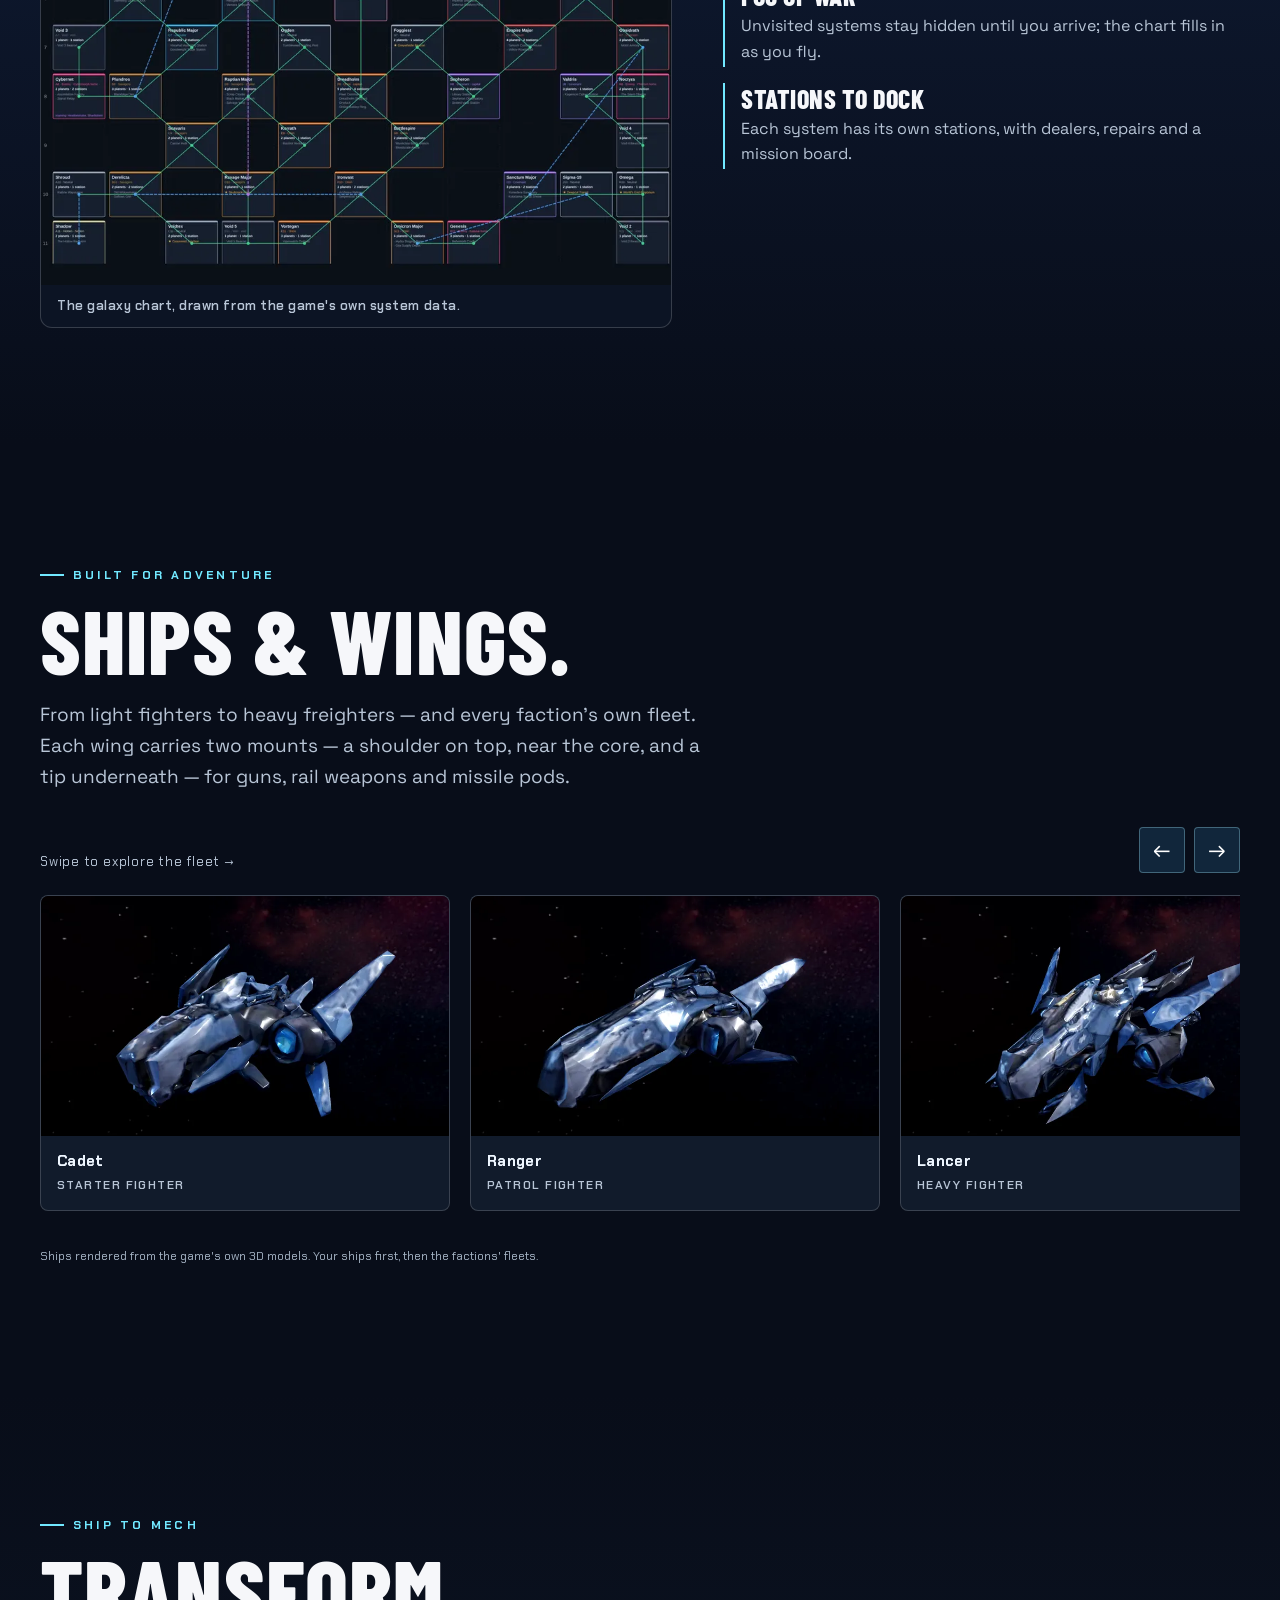
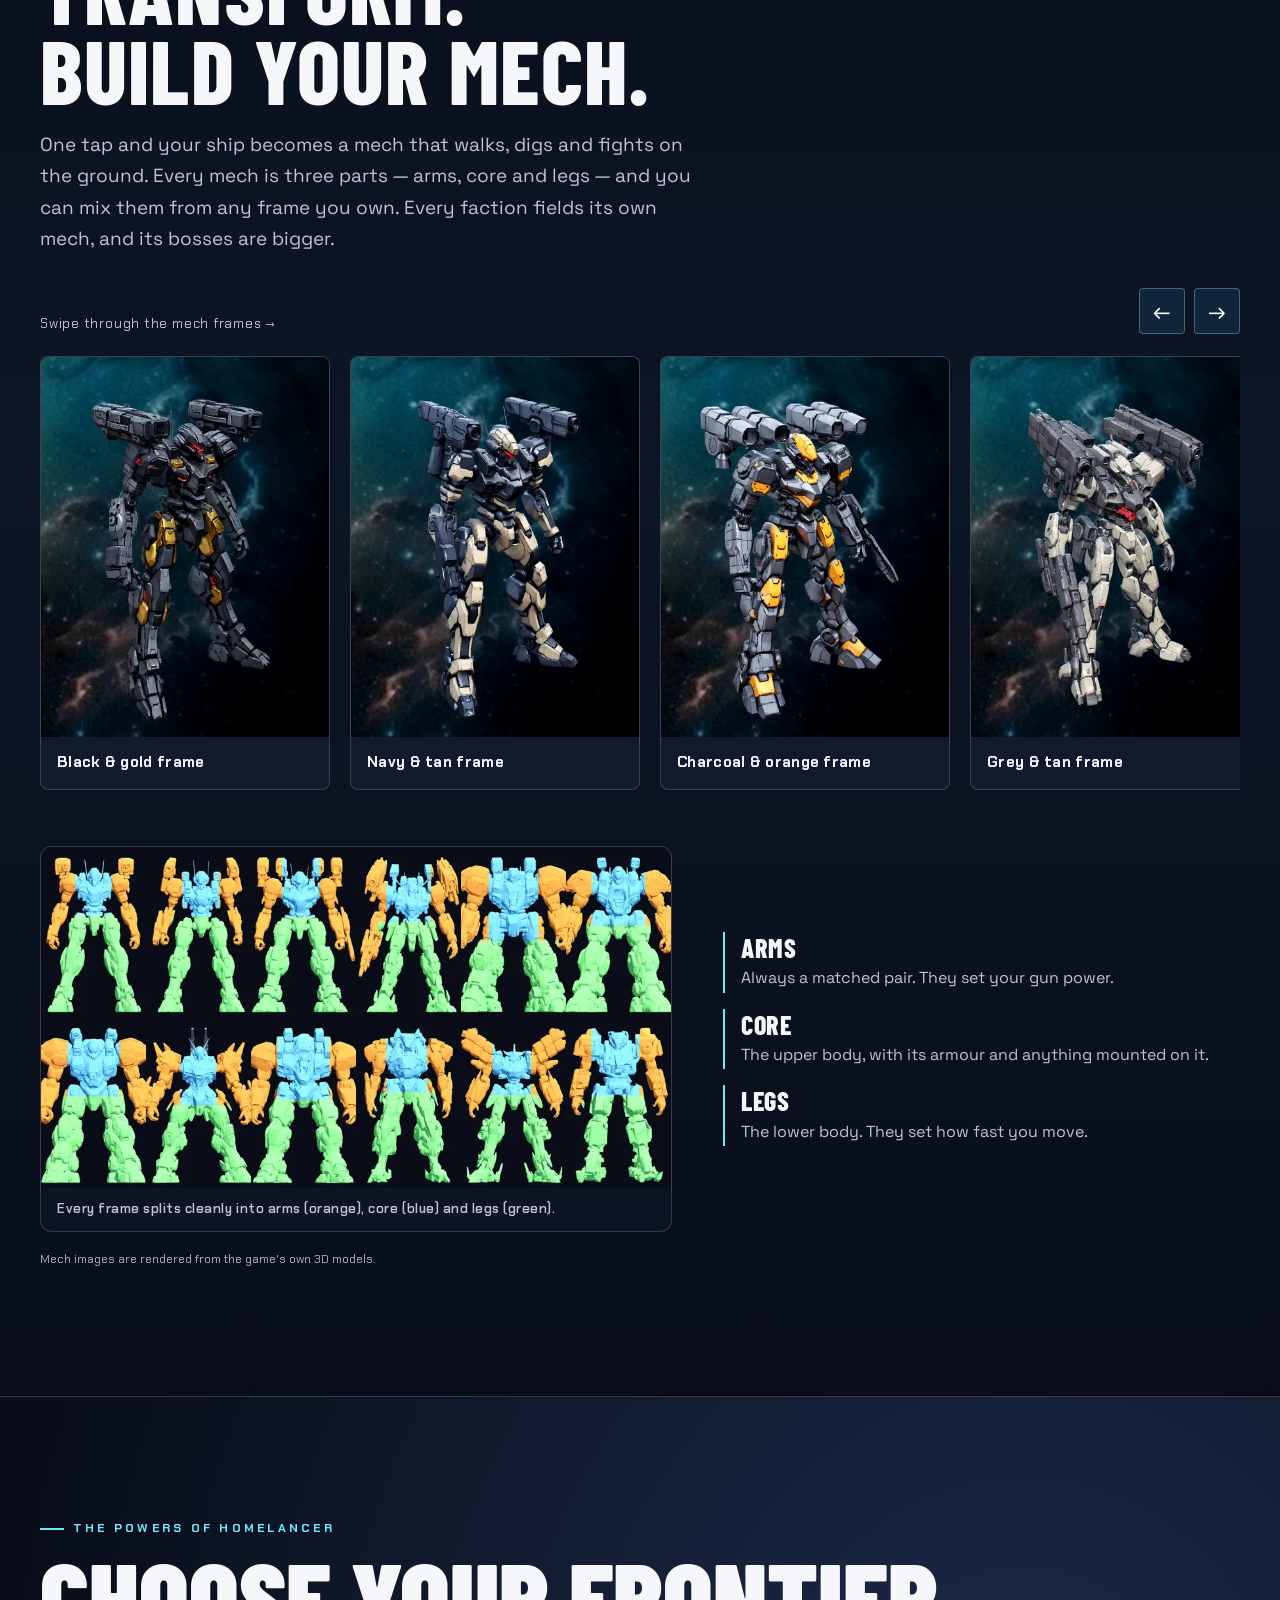
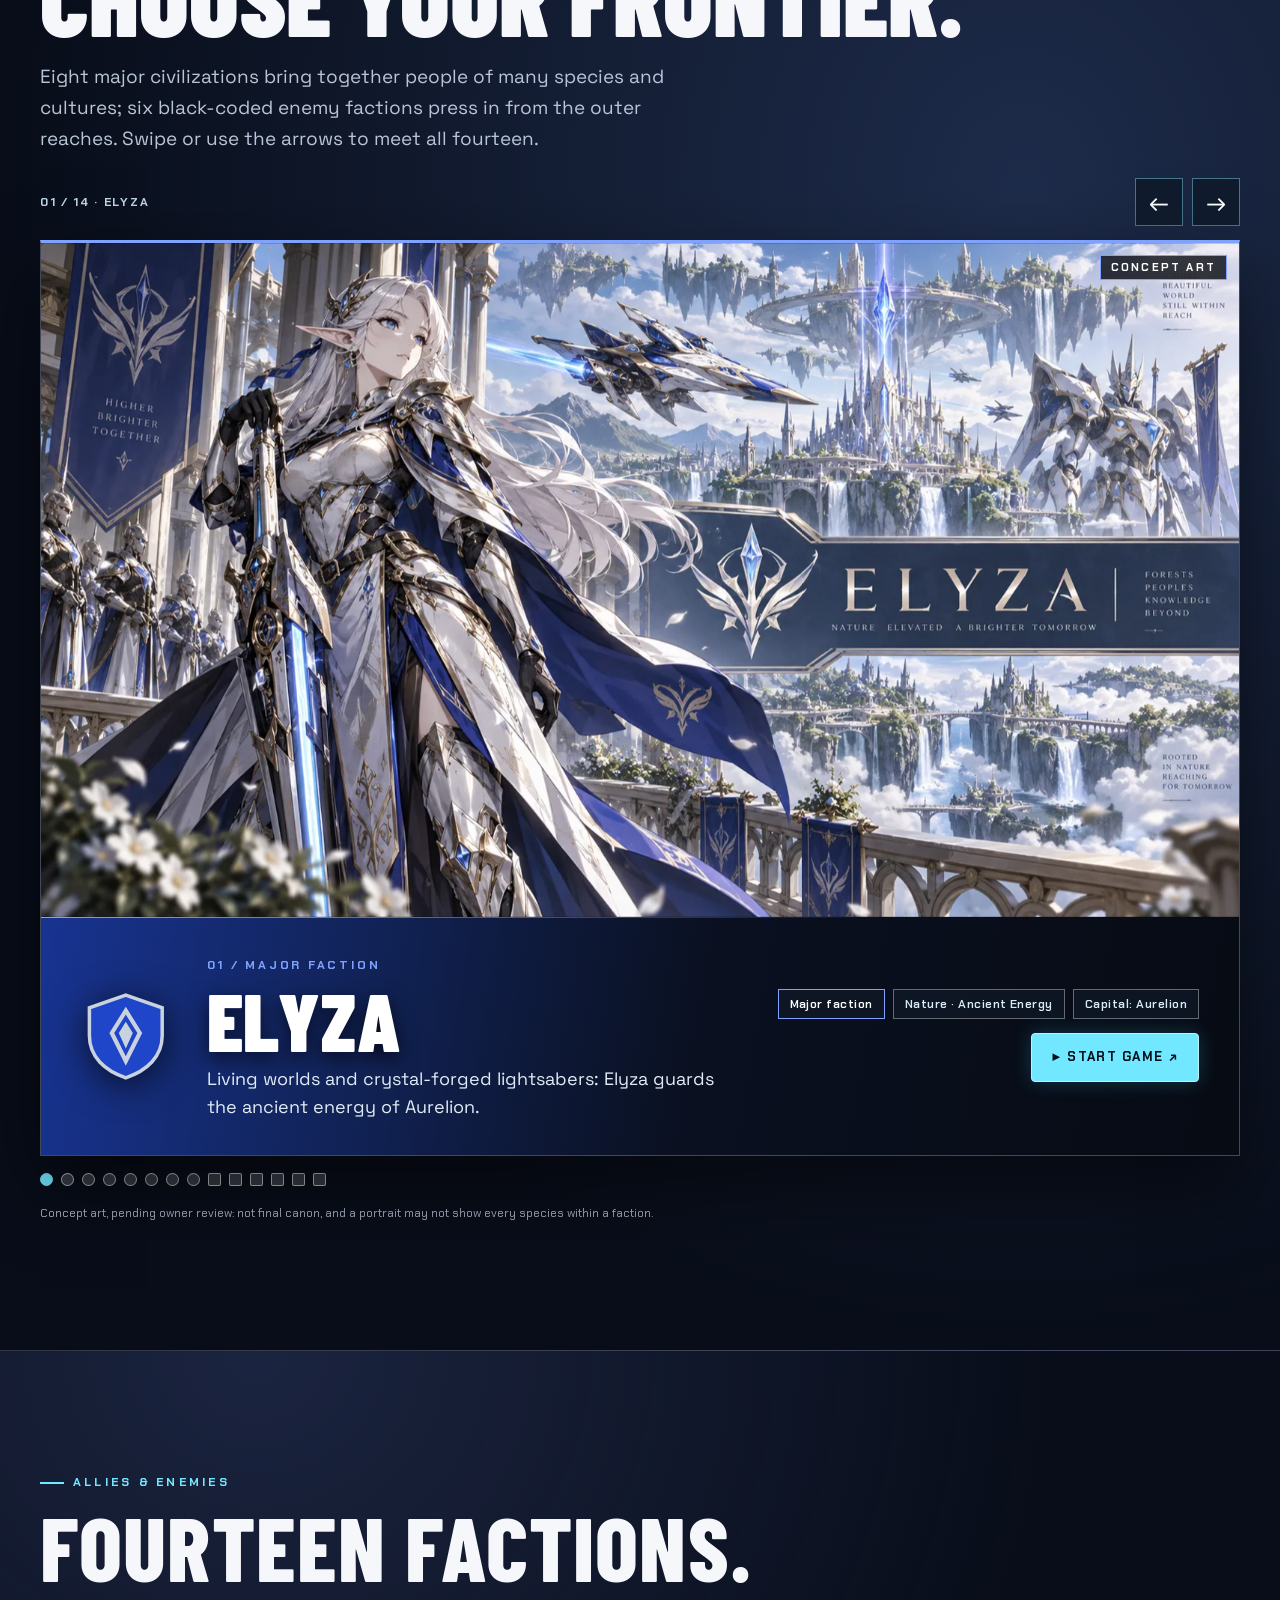
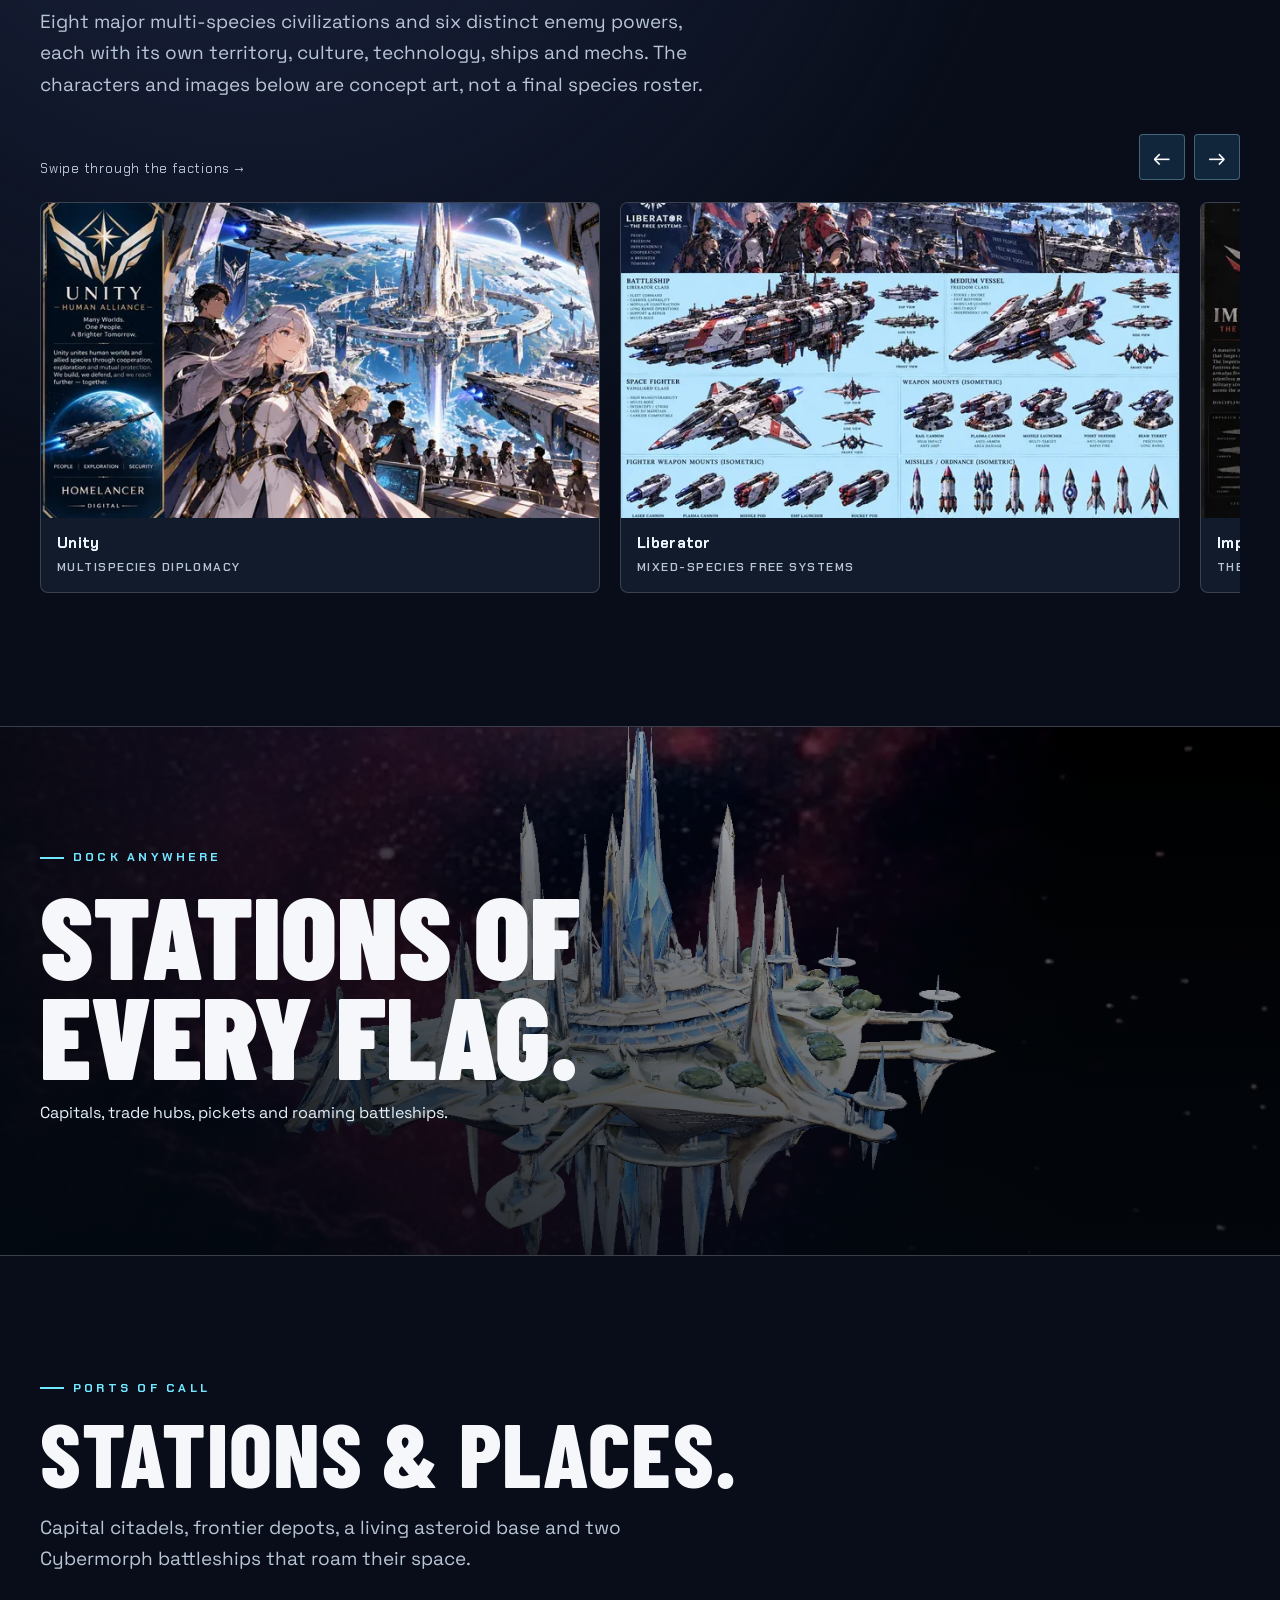
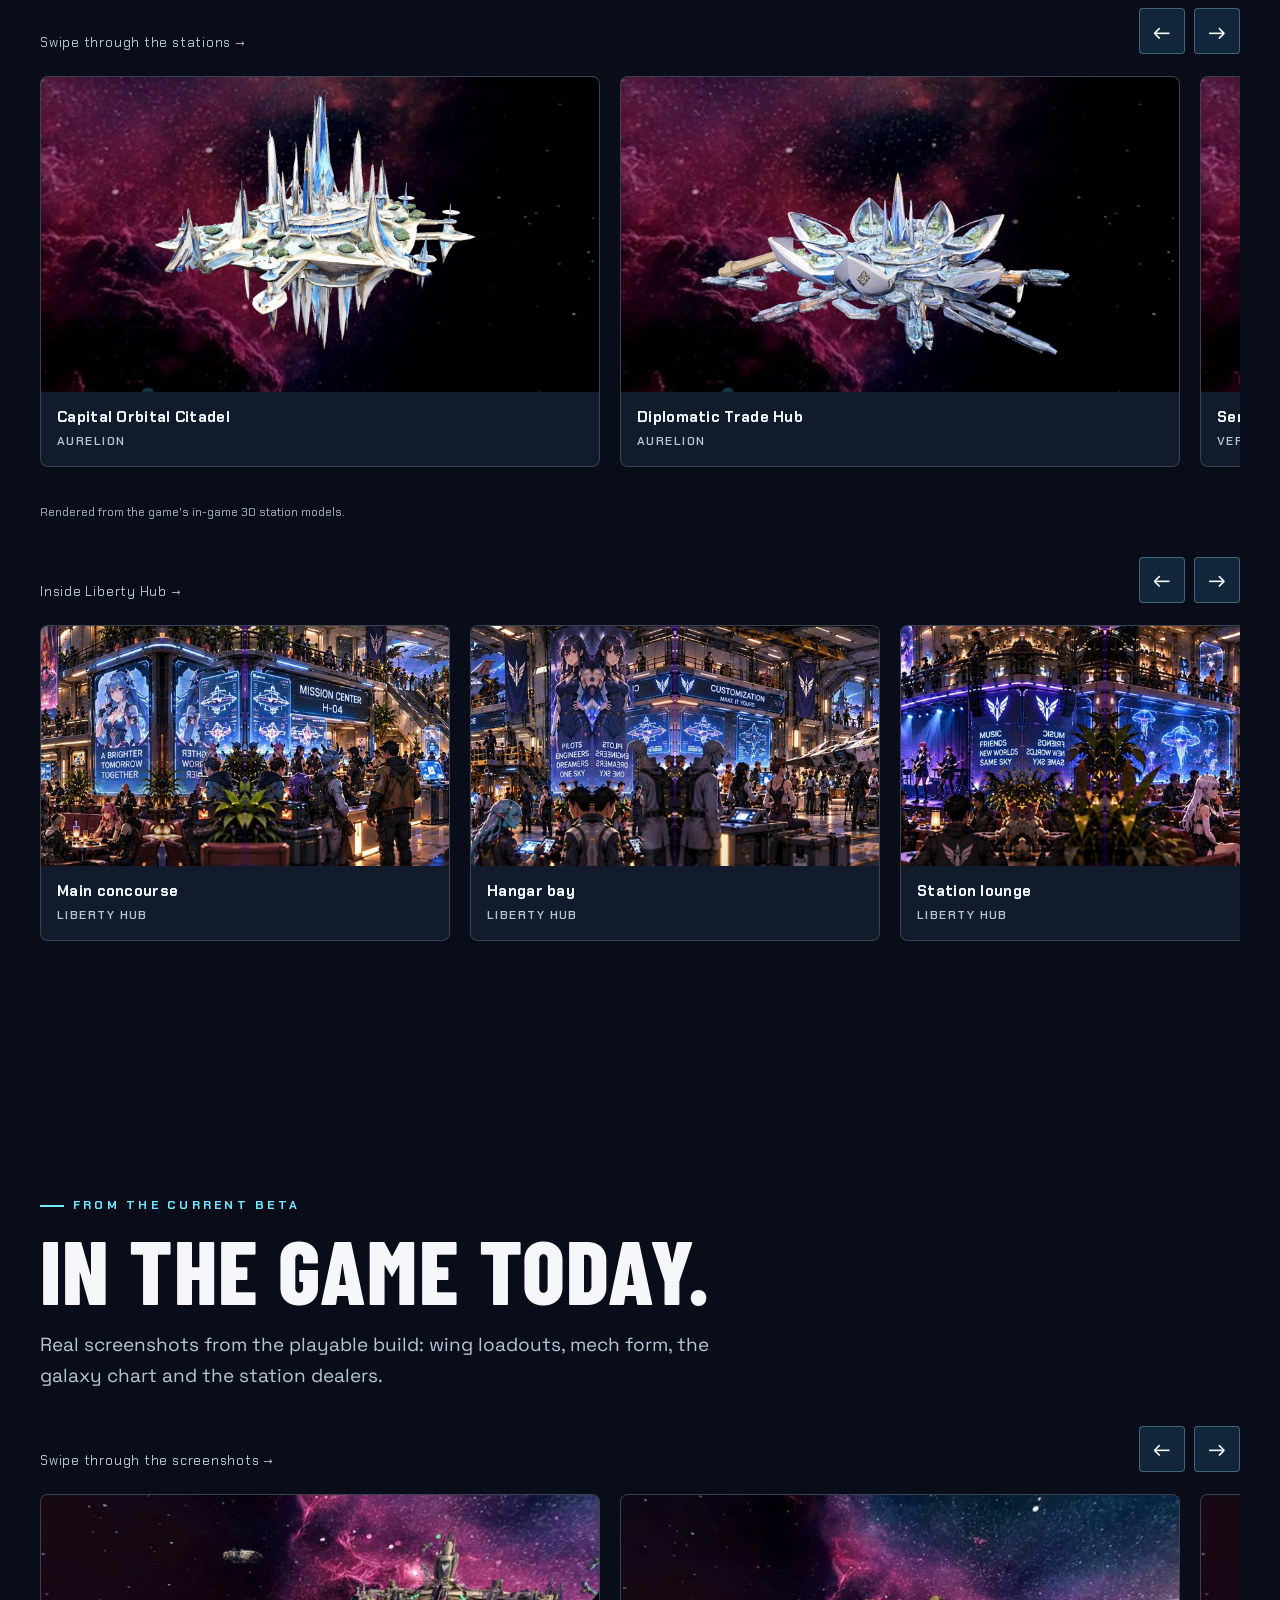
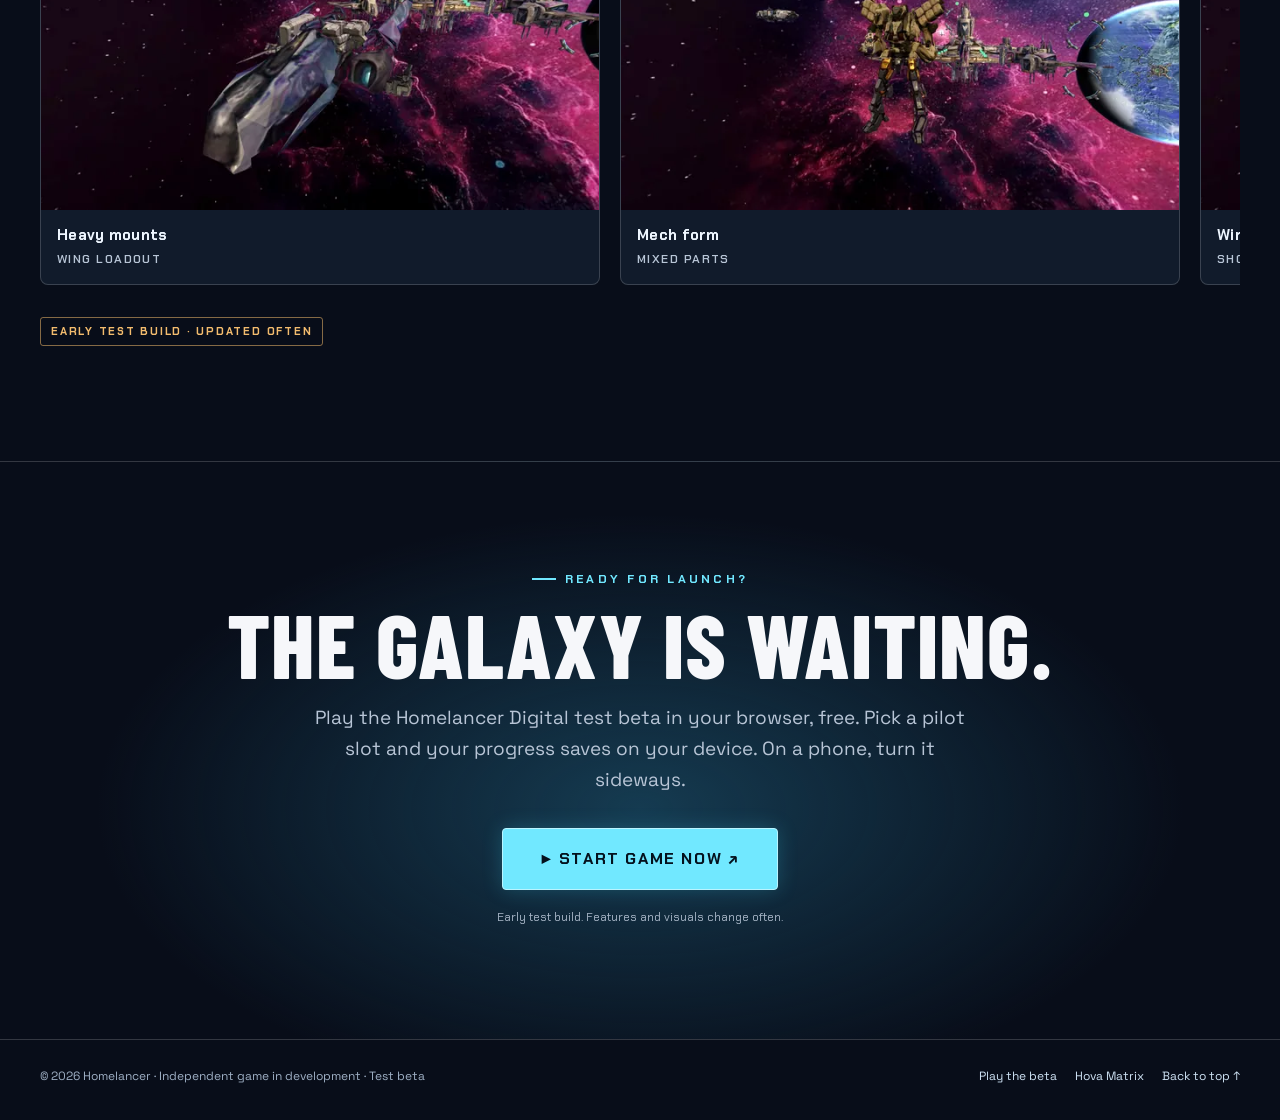
==== commit 4f9426d3: "Fix Imperium faction mobile banner: use landscape artwork instead of portrait" ====
--- a/index.html
+++ b/index.html
@@ -233,7 +233,7 @@
 /* Faction showcase: 14 factions, one local composed image each (assets/factions/<slug>.webp). */
 (()=>{const data=[{"name": "Elyza", "slug": "elyza", "group": "major", "c1": "#1f45c8", "c2": "#c9d3e0", "accent": "#7fa2ff", "theme": "Nature · Ancient Energy", "place": "Capital: Aurelion", "lore": "Living worlds and crystal-forged lightsabers: Elyza guards the ancient energy of Aurelion.", "emblem": "<svg viewBox=\"0 0 64 64\" role=\"img\" aria-label=\"Elyza emblem\"><path d=\"M32 3 58 12v20c0 15-11 25-26 30C17 57 6 47 6 32V12Z\" fill=\"#1f45c8\" stroke=\"#c9d3e0\" stroke-width=\"2.5\"/><path d=\"M32 14 42 30 32 50 22 30Z\" fill=\"none\" stroke=\"#c9d3e0\" stroke-width=\"3\"/><path d=\"M32 22 37 30 32 41 27 30Z\" fill=\"#c9d3e0\"/></svg>"}, {"name": "Unity", "slug": "unity", "group": "major", "c1": "#e9f3f8", "c2": "#2fd9ff", "accent": "#5fe4ff", "theme": "Law · Order · Diplomacy", "place": "Capital: Veranthos", "lore": "From the Senate of Veranthos, many species keep the peace under one law.", "emblem": "<svg viewBox=\"0 0 64 64\" role=\"img\" aria-label=\"Unity emblem\"><path d=\"M32 3 58 12v20c0 15-11 25-26 30C17 57 6 47 6 32V12Z\" fill=\"#e9f3f8\" stroke=\"#2fd9ff\" stroke-width=\"2.5\"/><circle cx=\"32\" cy=\"32\" r=\"12\" fill=\"none\" stroke=\"#2fd9ff\" stroke-width=\"3\"/><circle cx=\"32\" cy=\"20\" r=\"3.5\" fill=\"#2fd9ff\"/><circle cx=\"21.6\" cy=\"38\" r=\"3.5\" fill=\"#2fd9ff\"/><circle cx=\"42.4\" cy=\"38\" r=\"3.5\" fill=\"#2fd9ff\"/></svg>"}, {"name": "Solarion", "slug": "solarion", "group": "major", "c1": "#f2b632", "c2": "#ff7a1a", "accent": "#ffb84a", "theme": "Trade · Technology", "place": "Capital: Synthari Capital", "lore": "Merchants and inventors whose gold-lit trade lanes run out of Synthari Capital.", "emblem": "<svg viewBox=\"0 0 64 64\" role=\"img\" aria-label=\"Solarion emblem\"><path d=\"M32 3 58 12v20c0 15-11 25-26 30C17 57 6 47 6 32V12Z\" fill=\"#f2b632\" stroke=\"#ff7a1a\" stroke-width=\"2.5\"/><circle cx=\"32\" cy=\"32\" r=\"8\" fill=\"#ff7a1a\"/><g stroke=\"#ff7a1a\" stroke-width=\"3\" stroke-linecap=\"round\"><path d=\"M32 13v6M32 45v6M13 32h6M45 32h6M18.6 18.6l4.2 4.2M41.2 41.2l4.2 4.2M45.4 18.6l-4.2 4.2M22.8 41.2l-4.2 4.2\"/></g></svg>"}, {"name": "Imperium", "slug": "imperium", "group": "major", "c1": "#b3132b", "c2": "#5a6270", "accent": "#ff5a6e", "theme": "Control · Authority", "place": "Capital: Malachar", "lore": "Order through discipline: the crimson fleets of Malachar enforce the Imperium's rule.", "emblem": "<svg viewBox=\"0 0 64 64\" role=\"img\" aria-label=\"Imperium emblem\"><path d=\"M32 3 58 12v20c0 15-11 25-26 30C17 57 6 47 6 32V12Z\" fill=\"#b3132b\" stroke=\"#5a6270\" stroke-width=\"2.5\"/><path d=\"M32 14 35 28 32 50 29 28Z\" fill=\"#5a6270\"/><path d=\"M29 30 14 22 20 34 29 36ZM35 30 50 22 44 34 35 36Z\" fill=\"#5a6270\"/></svg>"}, {"name": "Covenant", "slug": "covenant", "group": "major", "c1": "#7a3fcf", "c2": "#e3b84a", "accent": "#c49bff", "theme": "Knowledge · Secrets", "place": "Capital: Sepheron", "lore": "Keepers of forbidden knowledge, guarding their secrets in the cathedrals of Sepheron.", "emblem": "<svg viewBox=\"0 0 64 64\" role=\"img\" aria-label=\"Covenant emblem\"><path d=\"M32 3 58 12v20c0 15-11 25-26 30C17 57 6 47 6 32V12Z\" fill=\"#7a3fcf\" stroke=\"#e3b84a\" stroke-width=\"2.5\"/><path d=\"M32 15 50 46H14Z\" fill=\"none\" stroke=\"#e3b84a\" stroke-width=\"3\" stroke-linejoin=\"round\"/><ellipse cx=\"32\" cy=\"36\" rx=\"8\" ry=\"5\" fill=\"none\" stroke=\"#e3b84a\" stroke-width=\"2.5\"/><circle cx=\"32\" cy=\"36\" r=\"2.5\" fill=\"#e3b84a\"/></svg>"}, {"name": "Orion", "slug": "orion", "group": "major", "c1": "#13a35f", "c2": "#e8f1ee", "accent": "#4fe39a", "theme": "War · Conquest", "place": "Capital: Dreadholm", "lore": "The reptilian Venom clan of Dreadholm: camouflaged warriors who claim every world they cross.", "emblem": "<svg viewBox=\"0 0 64 64\" role=\"img\" aria-label=\"Orion emblem\"><path d=\"M32 3 58 12v20c0 15-11 25-26 30C17 57 6 47 6 32V12Z\" fill=\"#13a35f\" stroke=\"#e8f1ee\" stroke-width=\"2.5\"/><path d=\"M24 16c0 14 4 22 8 32 4-10 8-18 8-32\" fill=\"none\" stroke=\"#e8f1ee\" stroke-width=\"3\" stroke-linecap=\"round\"/><path d=\"M27 18 25 34 29 28ZM37 18 39 34 35 28Z\" fill=\"#e8f1ee\"/></svg>"}, {"name": "Savagers", "slug": "savagers", "group": "major", "c1": "#d9601b", "c2": "#3a3d42", "accent": "#ff8a45", "theme": "Chaos · Salvage", "place": "Capital: Raptian Major", "lore": "Junkpunk raiders who rebuild wrecks into war machines out of Raptian Major.", "emblem": "<svg viewBox=\"0 0 64 64\" role=\"img\" aria-label=\"Savagers emblem\"><path d=\"M32 3 58 12v20c0 15-11 25-26 30C17 57 6 47 6 32V12Z\" fill=\"#d9601b\" stroke=\"#3a3d42\" stroke-width=\"2.5\"/><g stroke=\"#3a3d42\" stroke-width=\"4\" stroke-linecap=\"round\"><path d=\"M19 19 45 45M45 19 19 45\"/></g><circle cx=\"32\" cy=\"32\" r=\"6\" fill=\"#d9601b\" stroke=\"#3a3d42\" stroke-width=\"3\"/></svg>"}, {"name": "Liberator", "slug": "liberator", "group": "major", "c1": "#14a89b", "c2": "#ffffff", "accent": "#3fe0cf", "theme": "Freedom · Survival", "place": "Capital: Vantara", "lore": "A free-systems alliance from Vantara, fighting for survival against the Imperium's grip.", "emblem": "<svg viewBox=\"0 0 64 64\" role=\"img\" aria-label=\"Liberator emblem\"><path d=\"M32 3 58 12v20c0 15-11 25-26 30C17 57 6 47 6 32V12Z\" fill=\"#14a89b\" stroke=\"#ffffff\" stroke-width=\"2.5\"/><path d=\"M18 40 32 24 46 40\" fill=\"none\" stroke=\"#ffffff\" stroke-width=\"4\" stroke-linejoin=\"round\" stroke-linecap=\"round\"/><path d=\"M22 48 32 37 42 48\" fill=\"none\" stroke=\"#ffffff\" stroke-width=\"3\" stroke-linejoin=\"round\" stroke-linecap=\"round\"/><circle cx=\"32\" cy=\"16\" r=\"3\" fill=\"#ffffff\"/></svg>"}, {"name": "Solrath", "slug": "solrath", "group": "enemy", "c1": "#0b0b0e", "c2": "#c3122b", "accent": "#ff3b55", "theme": "Void · Cosmic threat", "place": "Home: Void System", "lore": "An extradimensional void dominion of obsidian and blood-red energy, reaching in from the Void System.", "emblem": "<svg viewBox=\"0 0 64 64\" role=\"img\" aria-label=\"Solrath emblem\"><path d=\"M32 2 58 17v30L32 62 6 47V17Z\" fill=\"#0b0b0e\" stroke=\"#c3122b\" stroke-width=\"2.5\"/><circle cx=\"32\" cy=\"32\" r=\"13\" fill=\"none\" stroke=\"#c3122b\" stroke-width=\"3\"/><circle cx=\"35\" cy=\"29\" r=\"9\" fill=\"#0b0b0e\"/><circle cx=\"32\" cy=\"32\" r=\"3\" fill=\"#c3122b\"/></svg>"}, {"name": "Gadversee", "slug": "gadversee", "group": "enemy", "c1": "#0b0b0e", "c2": "#7cff2e", "accent": "#8fff4a", "theme": "Fungal hive", "place": "Home: Cynthara", "lore": "Fungal biological beings: one mycelium, many bodies, spreading spore-hives out from Cynthara.", "emblem": "<svg viewBox=\"0 0 64 64\" role=\"img\" aria-label=\"Gadversee emblem\"><path d=\"M32 2 58 17v30L32 62 6 47V17Z\" fill=\"#0b0b0e\" stroke=\"#7cff2e\" stroke-width=\"2.5\"/><path d=\"M16 34c0-11 7-18 16-18s16 7 16 18Z\" fill=\"#7cff2e\"/><path d=\"M28 34h8v14h-8Z\" fill=\"#7cff2e\"/><circle cx=\"25\" cy=\"26\" r=\"2.4\" fill=\"#0b0b0e\"/><circle cx=\"37\" cy=\"24\" r=\"2.4\" fill=\"#0b0b0e\"/></svg>"}, {"name": "Arctides", "slug": "arctides", "group": "enemy", "c1": "#0b0b0e", "c2": "#9fe3ff", "accent": "#a8e8ff", "theme": "Frozen frontier", "place": "Home: Kronos", "lore": "Cold-adapted lords of the glacier worlds of Kronos, armed with ice-blue crystal technology.", "emblem": "<svg viewBox=\"0 0 64 64\" role=\"img\" aria-label=\"Arctides emblem\"><path d=\"M32 2 58 17v30L32 62 6 47V17Z\" fill=\"#0b0b0e\" stroke=\"#9fe3ff\" stroke-width=\"2.5\"/><g stroke=\"#9fe3ff\" stroke-width=\"3\" stroke-linecap=\"round\"><path d=\"M32 14v36M16.4 23l31.2 18M16.4 41l31.2-18\"/><path d=\"M28 18l4 4 4-4M28 46l4-4 4 4\"/></g></svg>"}, {"name": "Cybermorphs", "slug": "cybermorphs", "group": "enemy", "c1": "#0b0b0e", "c2": "#ff2bd6", "accent": "#ff5ce0", "theme": "Machine evolution", "place": "Home: Cybernet", "lore": "Fully robotic beings that rebuild and evolve themselves in the forges of Cybernet.", "emblem": "<svg viewBox=\"0 0 64 64\" role=\"img\" aria-label=\"Cybermorphs emblem\"><path d=\"M32 2 58 17v30L32 62 6 47V17Z\" fill=\"#0b0b0e\" stroke=\"#ff2bd6\" stroke-width=\"2.5\"/><path d=\"M32 16 46 24v16L32 48 18 40V24Z\" fill=\"none\" stroke=\"#ff2bd6\" stroke-width=\"3\"/><path d=\"M32 24v8l7 4M32 32l-7 4\" stroke=\"#ff2bd6\" stroke-width=\"2.5\" fill=\"none\"/><circle cx=\"32\" cy=\"24\" r=\"2.5\" fill=\"#ff2bd6\"/><circle cx=\"39\" cy=\"36\" r=\"2.5\" fill=\"#ff2bd6\"/><circle cx=\"25\" cy=\"36\" r=\"2.5\" fill=\"#ff2bd6\"/></svg>"}, {"name": "Phenom", "slug": "phenom", "group": "enemy", "c1": "#0b0b0e", "c2": "#9b5cff", "accent": "#b88bff", "theme": "Beyond known form", "place": "Home: Noctyra", "lore": "A towering alien hierarchy from Noctyra, wielding technology beyond known form.", "emblem": "<svg viewBox=\"0 0 64 64\" role=\"img\" aria-label=\"Phenom emblem\"><path d=\"M32 2 58 17v30L32 62 6 47V17Z\" fill=\"#0b0b0e\" stroke=\"#9b5cff\" stroke-width=\"2.5\"/><path d=\"M32 12 40 32 32 52 24 32Z\" fill=\"none\" stroke=\"#9b5cff\" stroke-width=\"3\"/><ellipse cx=\"32\" cy=\"32\" rx=\"4\" ry=\"7\" fill=\"#9b5cff\"/></svg>"}, {"name": "Kaijurai", "slug": "kaijurai", "group": "enemy", "c1": "#0b0b0e", "c2": "#e8ff1a", "accent": "#eeff4d", "theme": "Titan masters", "place": "Home: Genesis", "lore": "Masters of colossal living titans, awakened and weaponized in Genesis.", "emblem": "<svg viewBox=\"0 0 64 64\" role=\"img\" aria-label=\"Kaijurai emblem\"><path d=\"M32 2 58 17v30L32 62 6 47V17Z\" fill=\"#0b0b0e\" stroke=\"#e8ff1a\" stroke-width=\"2.5\"/><g stroke=\"#e8ff1a\" stroke-width=\"4\" stroke-linecap=\"round\"><path d=\"M20 18 28 46M30 16 36 46M40 18 44 44\"/></g></svg>"}];
 const stage=document.getElementById('fr-stage');if(!stage)return;const byId=id=>document.getElementById(id),dots=byId('fr-dots'),img=byId('fr-banner-image'),banner=byId('fr-banner');
-const reducedQ=matchMedia('(prefers-reduced-motion: reduce)');const src=f=>'assets/factions/'+f.slug+'.webp';let index=0,startX=null,startY=null;
+const reducedQ=matchMedia('(prefers-reduced-motion: reduce)');const src=f=>f.slug==='imperium'?'a/fac/imperium.webp':'assets/factions/'+f.slug+'.webp';let index=0,startX=null,startY=null;
 const fit=()=>banner.classList.toggle('fr-portrait',img.naturalWidth>0&&img.naturalHeight>img.naturalWidth);img.addEventListener('load',fit);
 data.forEach((f,j)=>{const b=document.createElement('button');b.type='button';b.setAttribute('aria-label','Show '+f.name);if(f.group==='enemy')b.classList.add('fr-enemy');b.addEventListener('click',()=>show(j));dots.append(b)});
 function show(next){index=(next+data.length)%data.length;const f=data[index],n=String(index+1).padStart(2,'0'),grp=f.group==='major'?'Major faction':'Enemy faction';
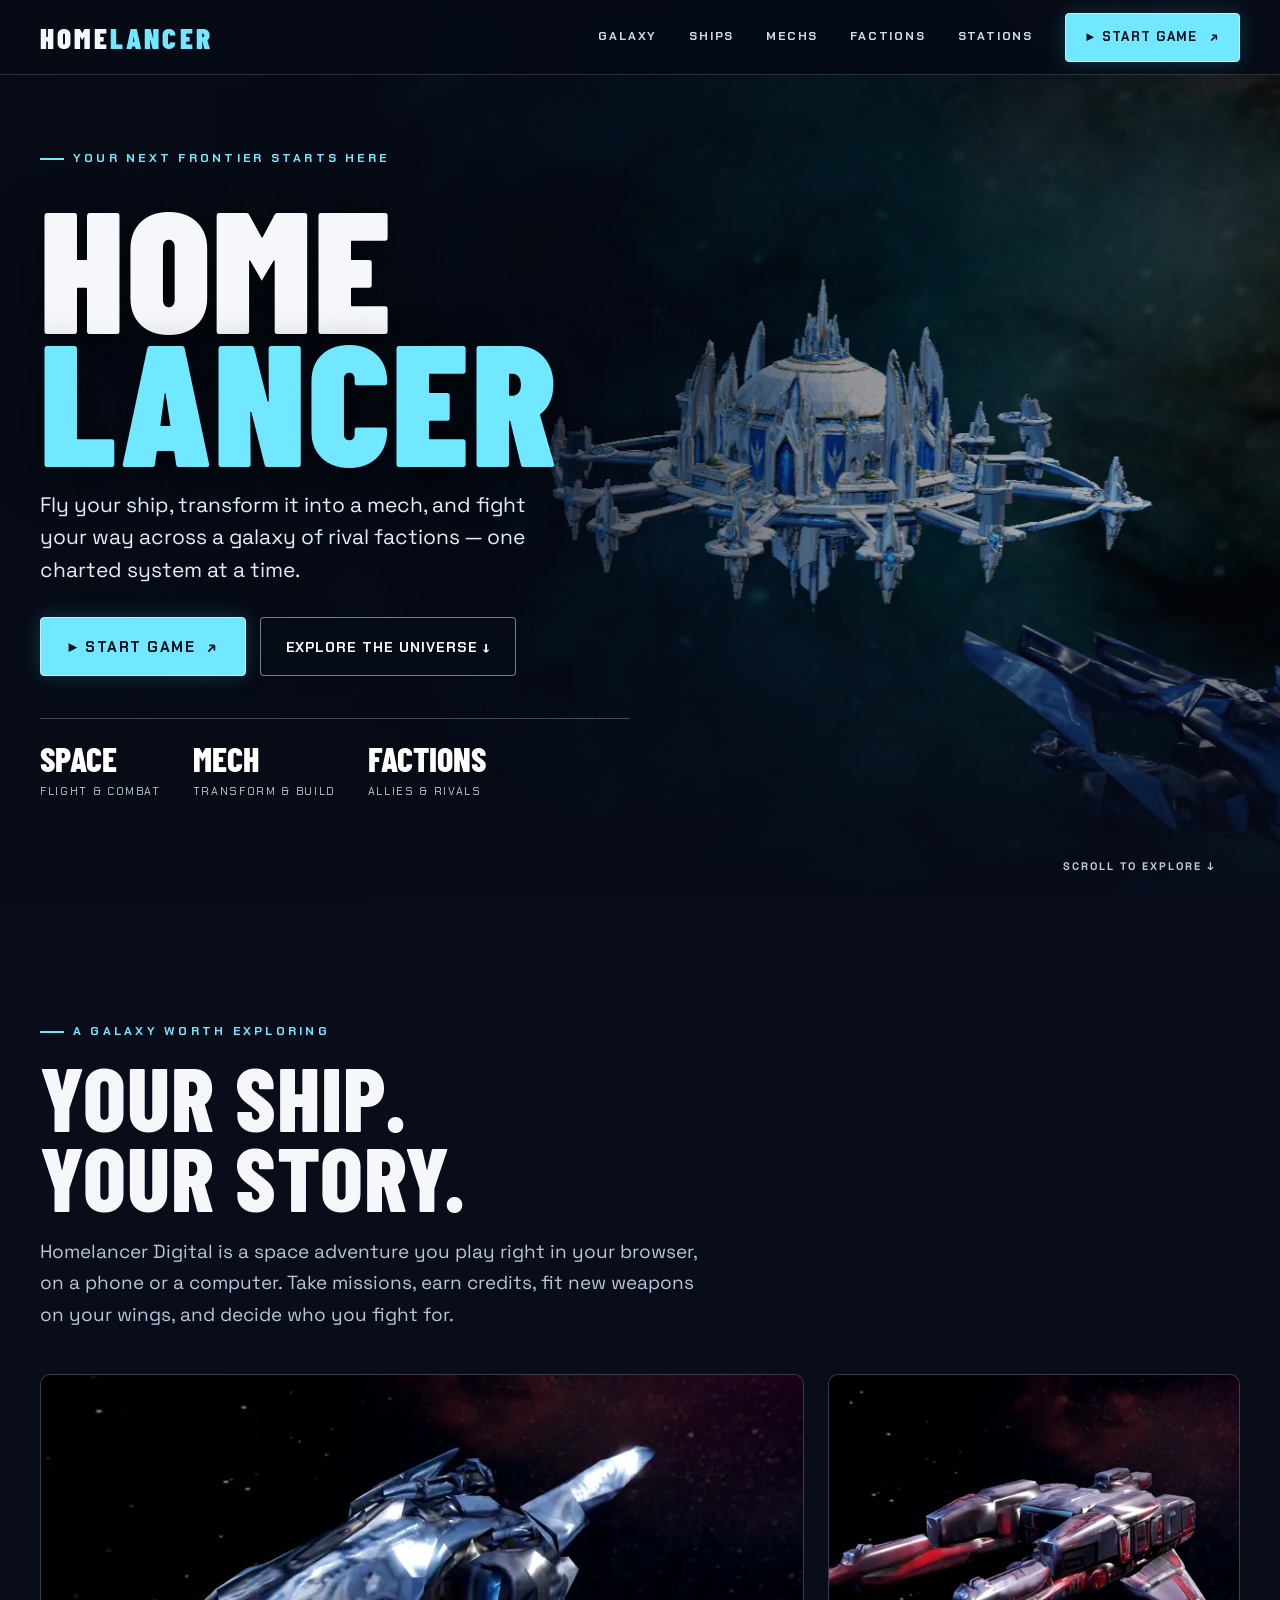
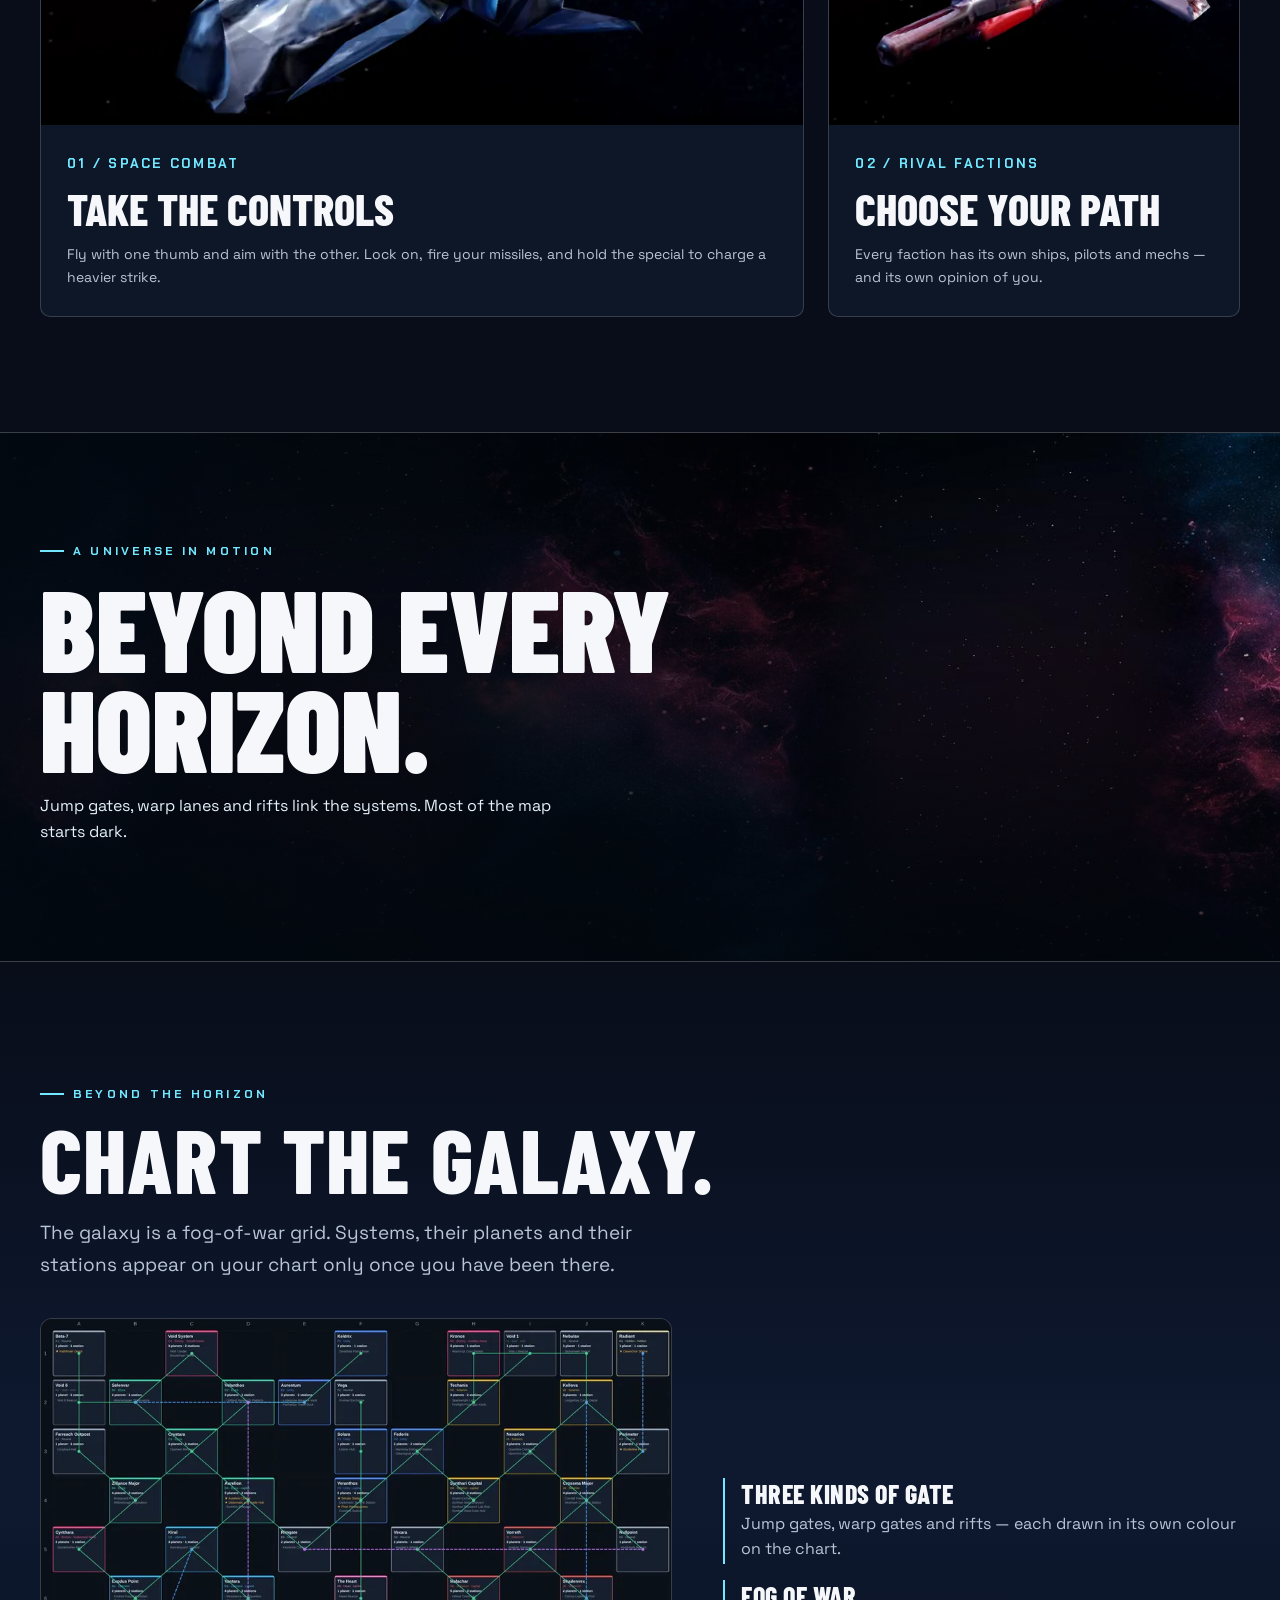
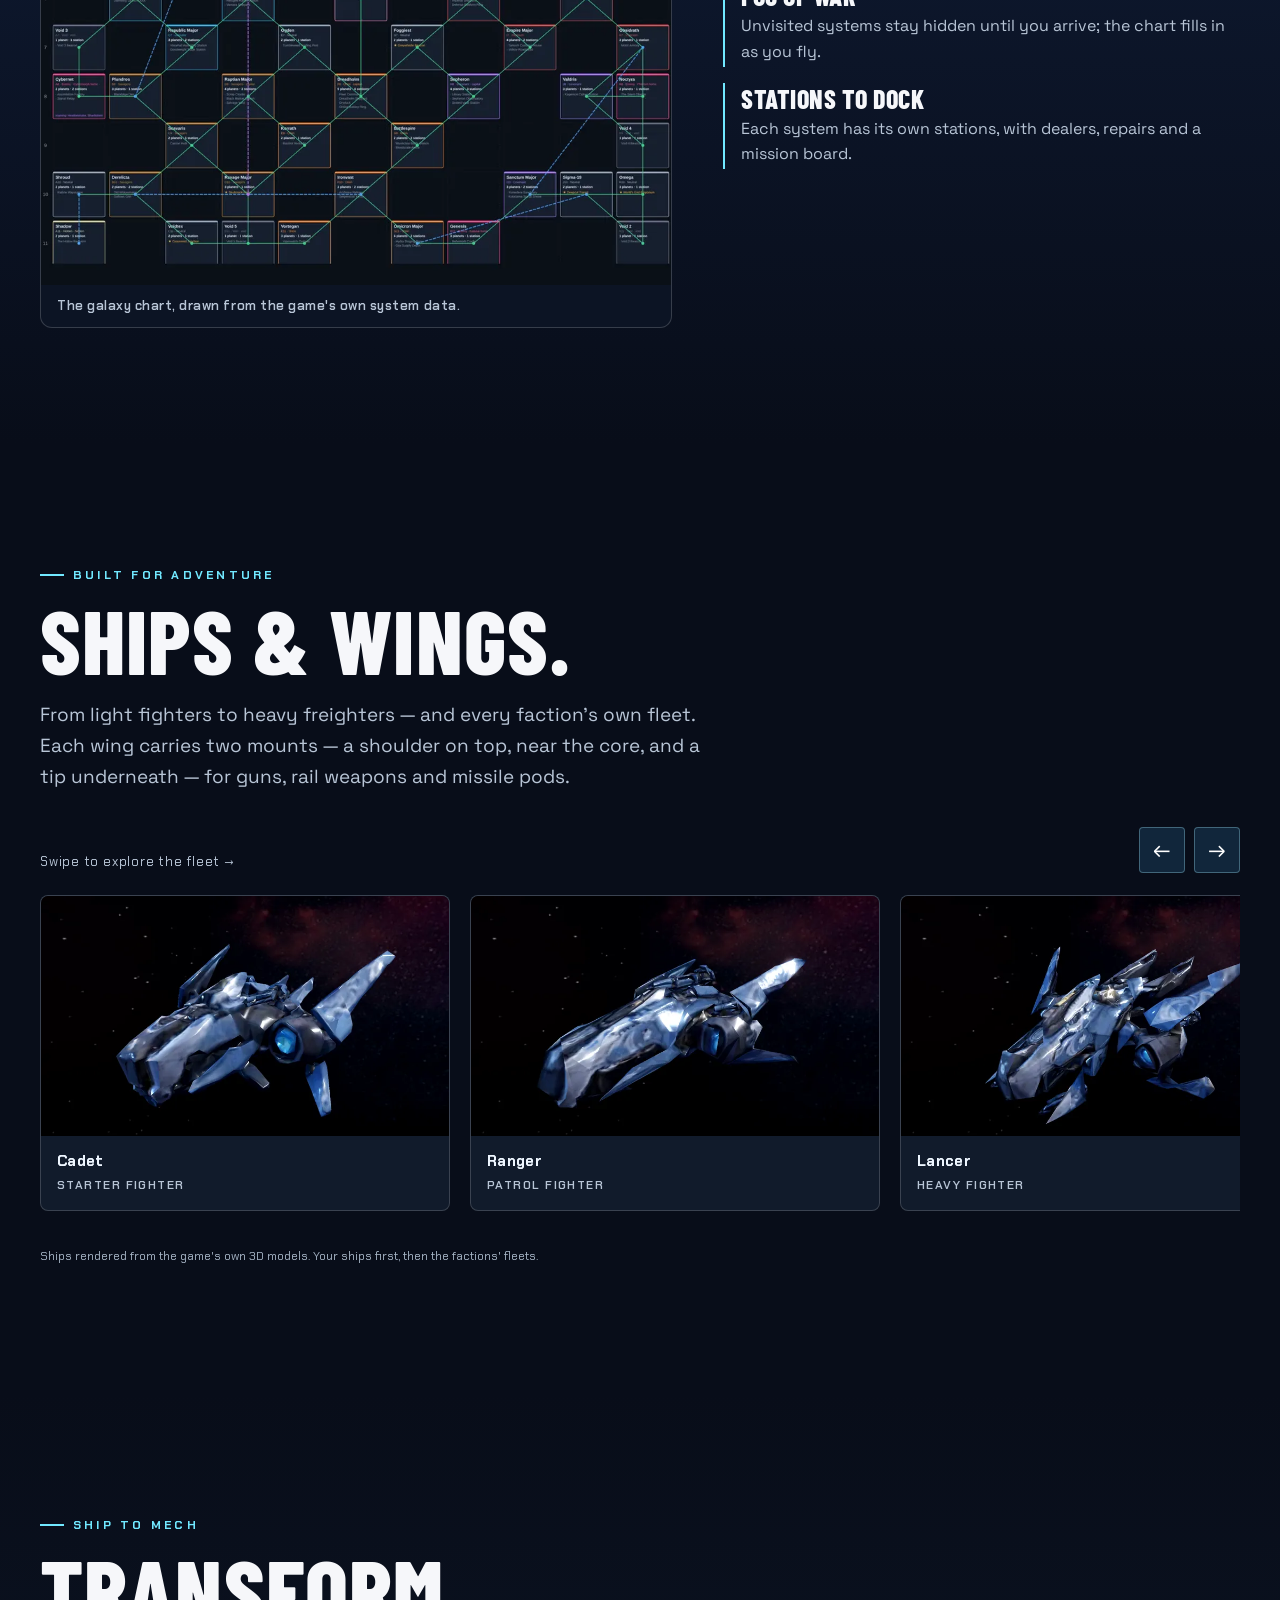
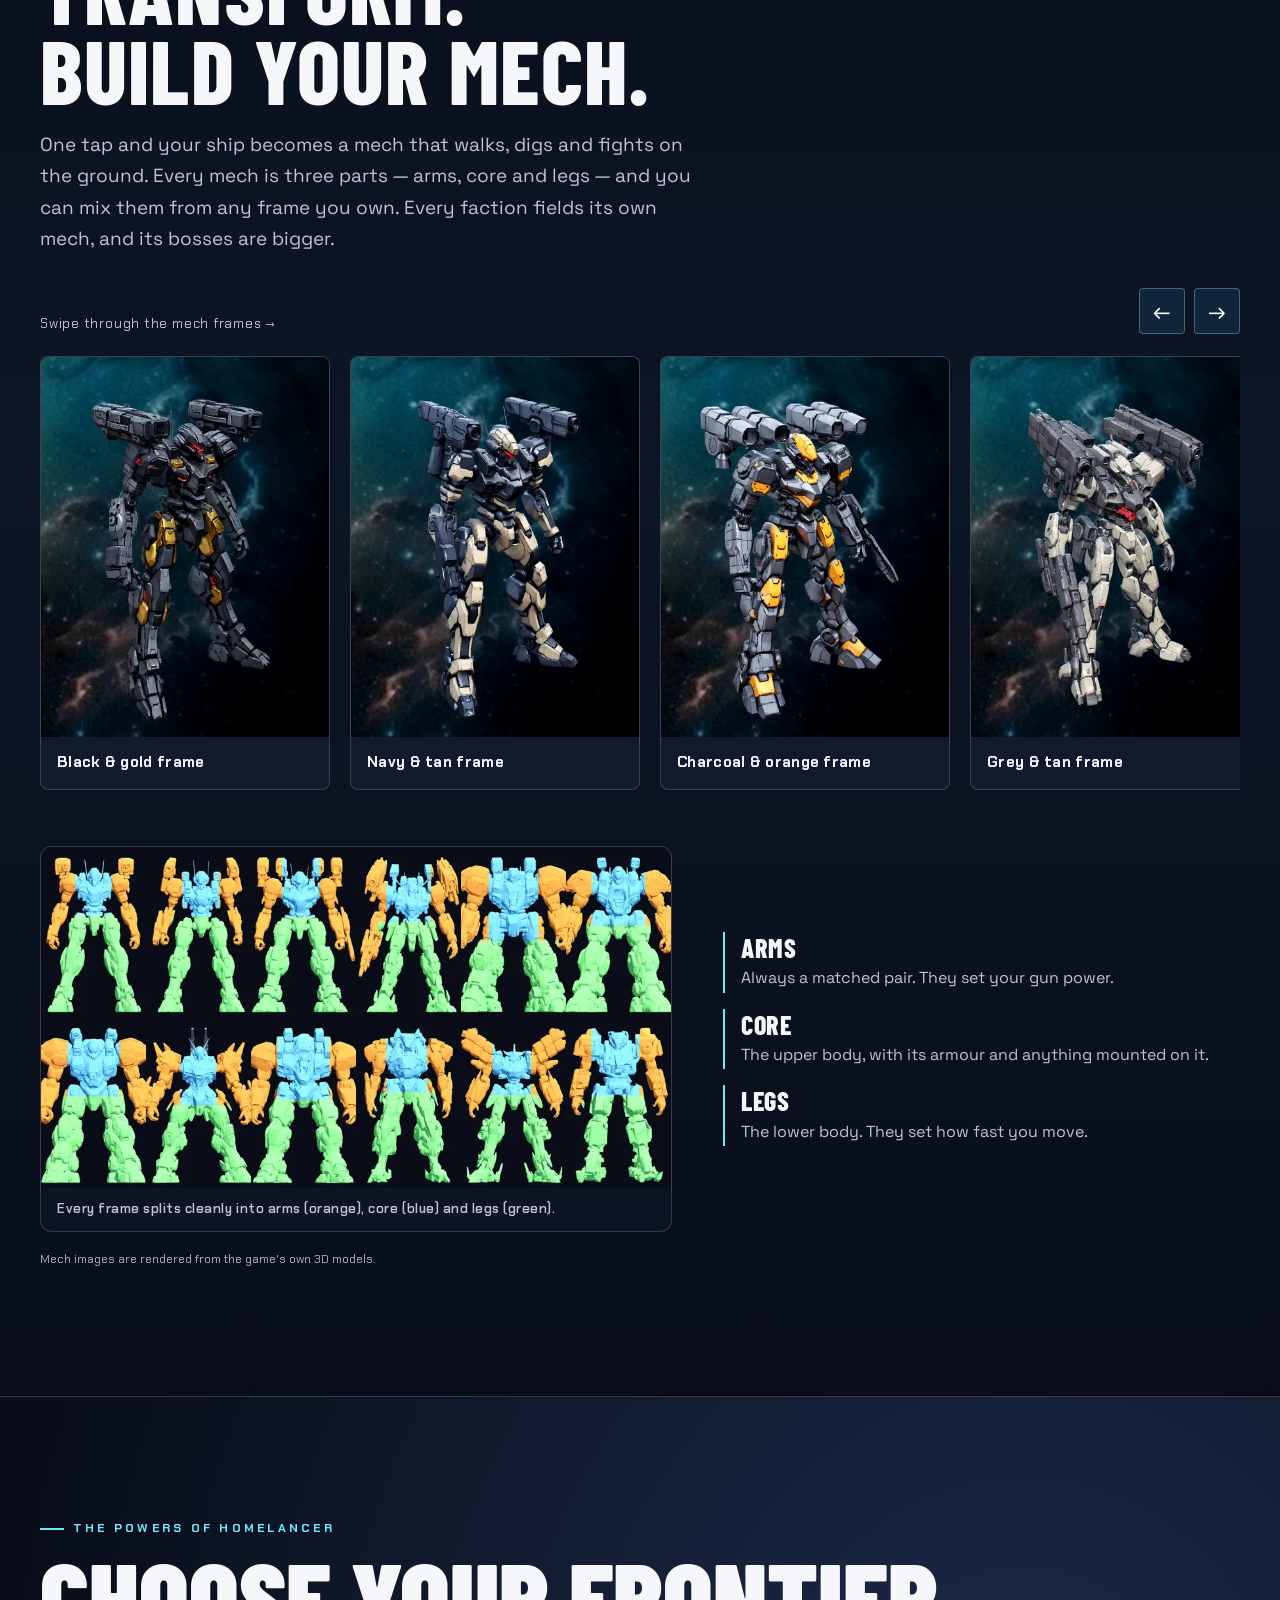
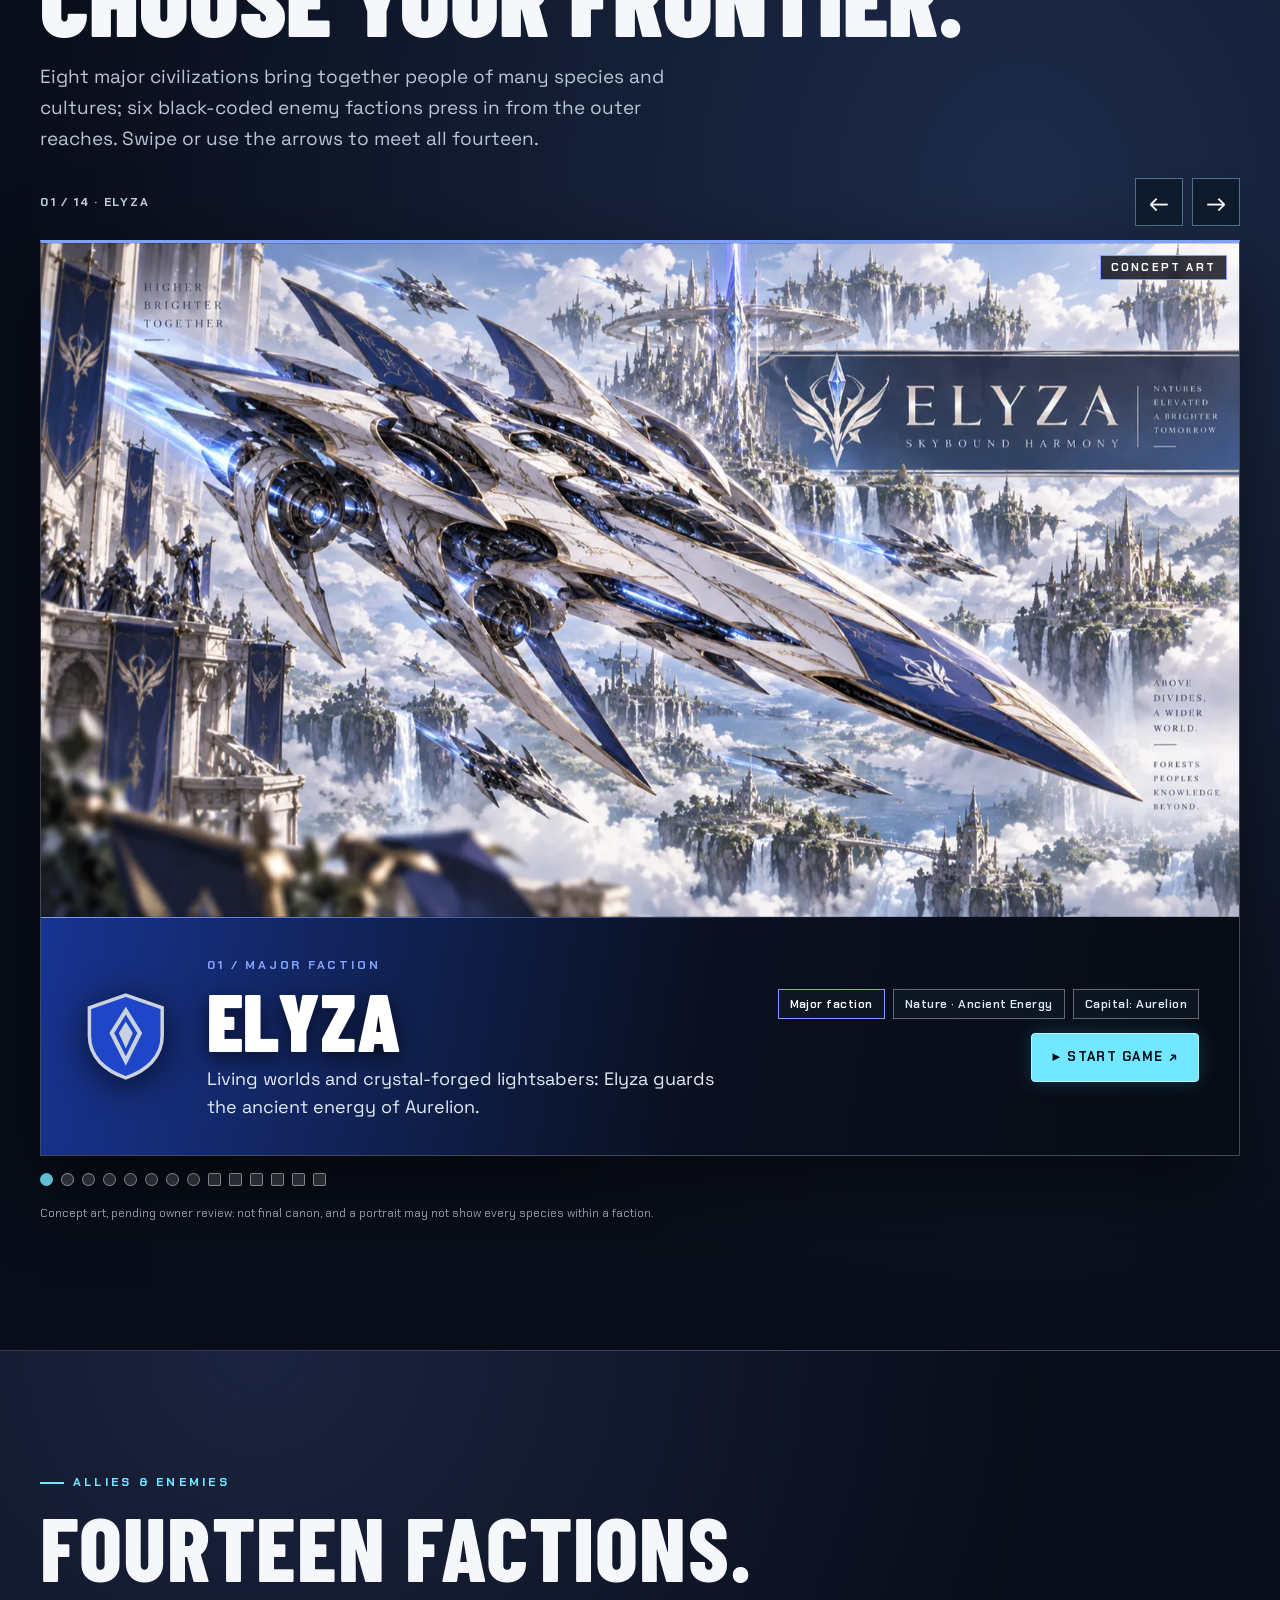
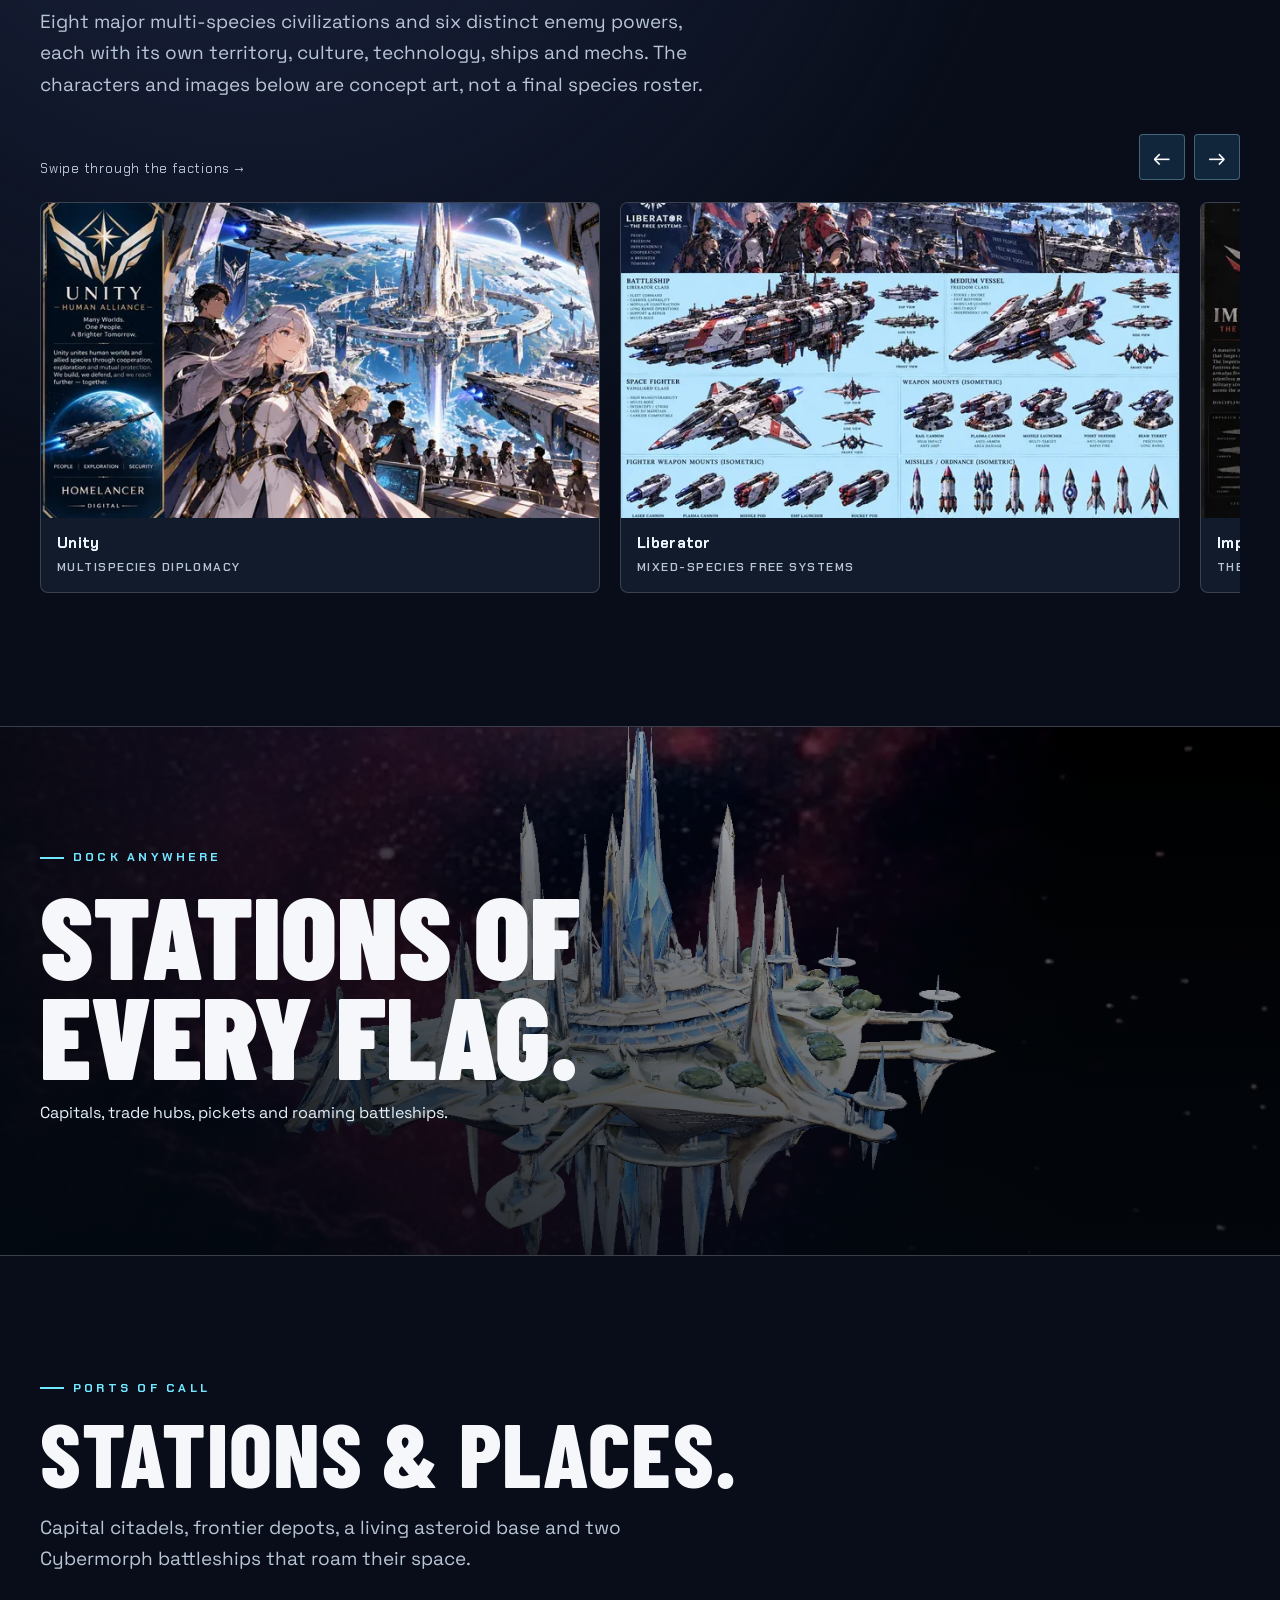
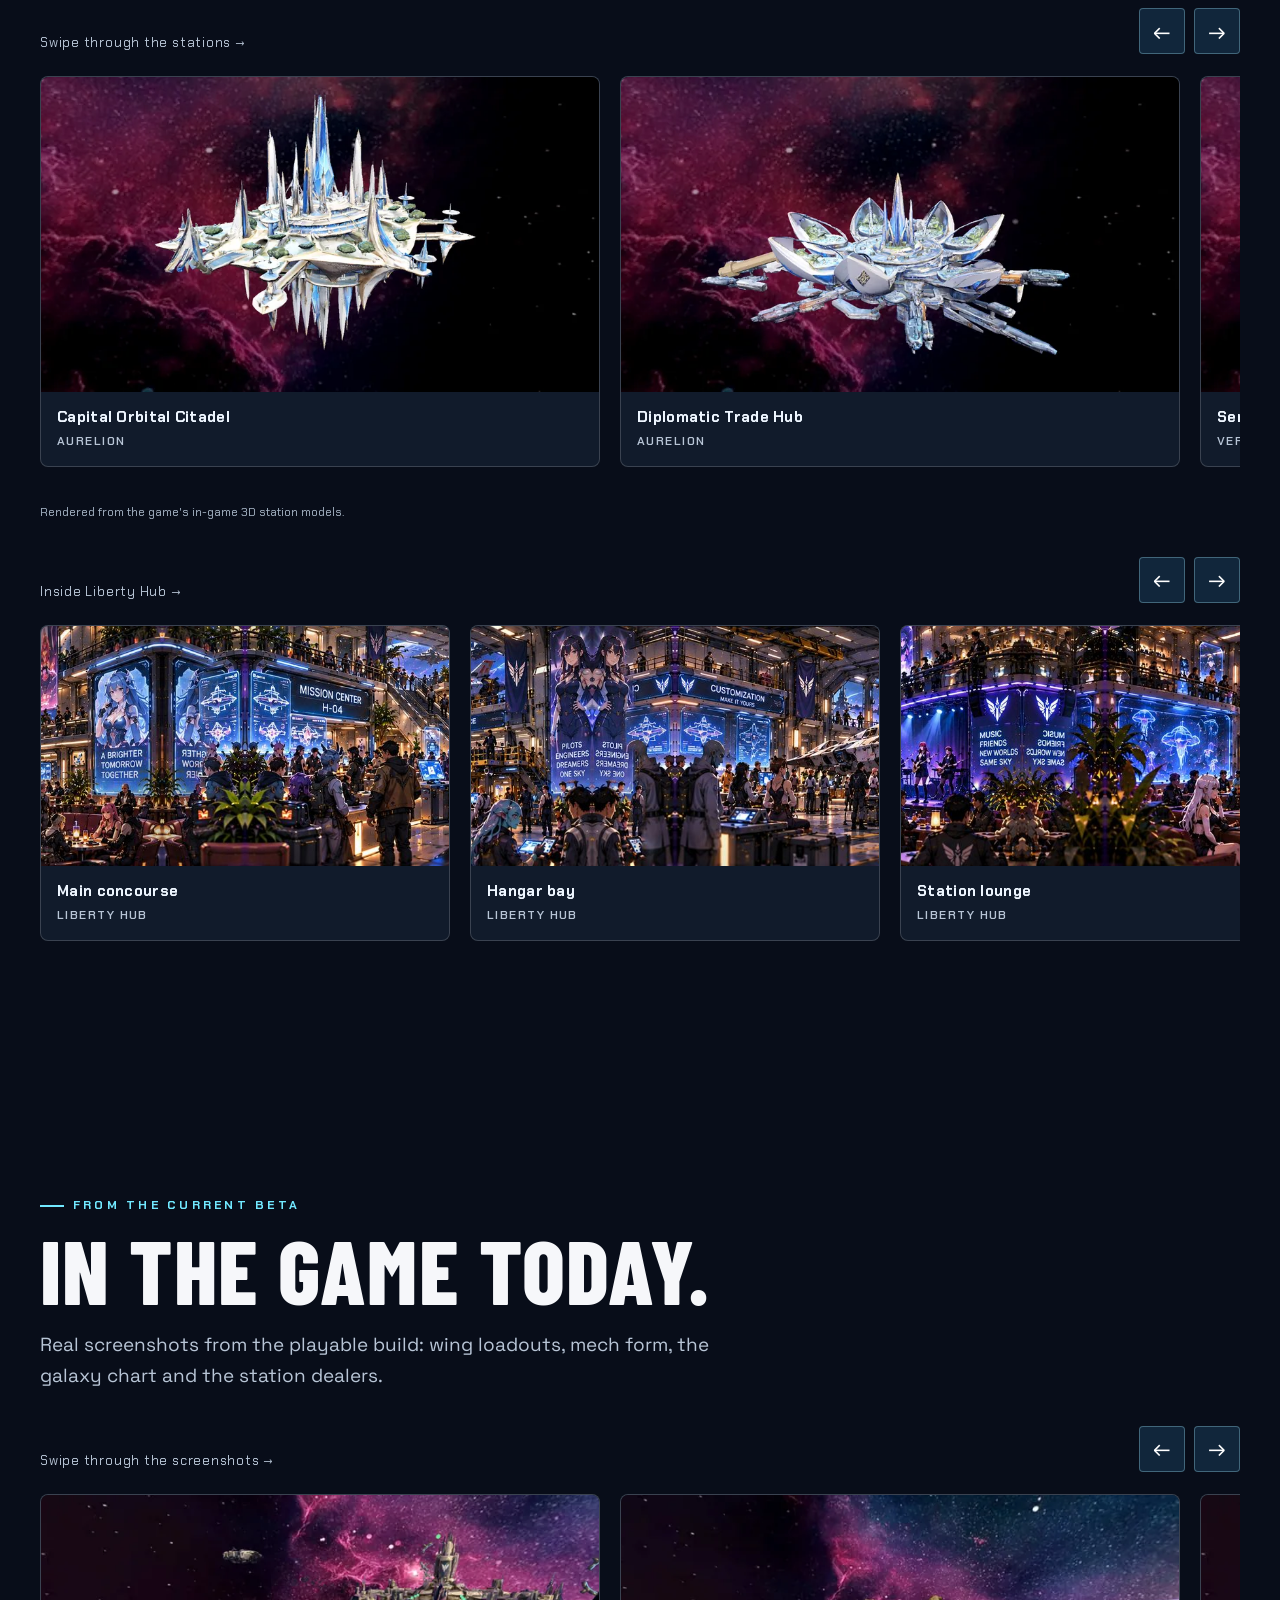
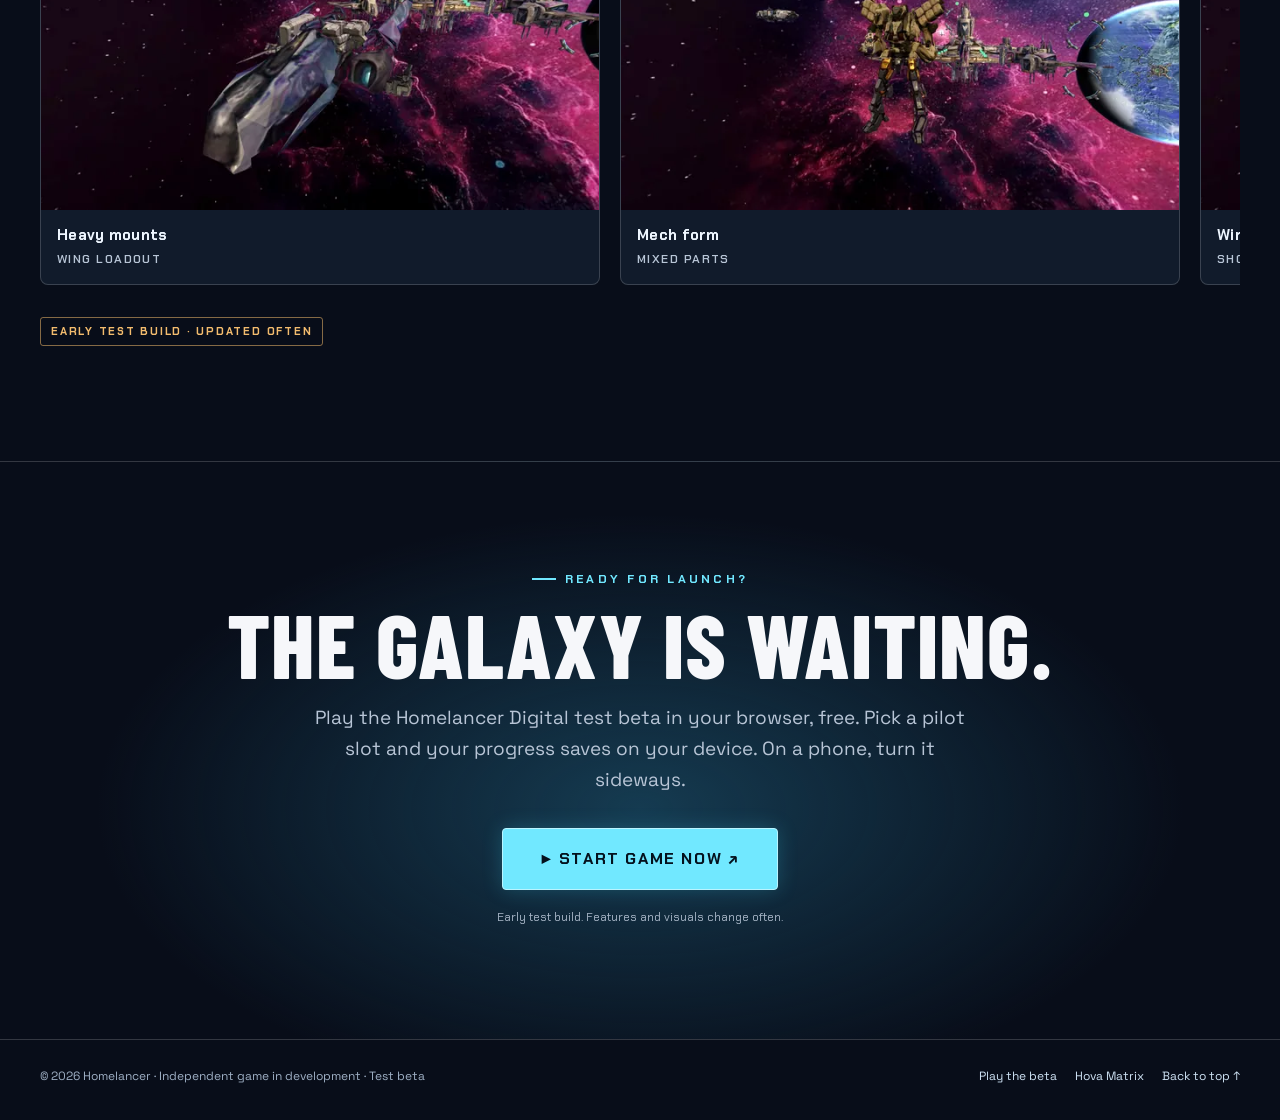
==== commit 7a987437: "Update Solarion and Unity faction banners (+ Elyza, Imperium, Covenant, Orion, Savagers, Liberator) " ====
--- a/index.html
+++ b/index.html
@@ -110,10 +110,7 @@
 .fr-controls{display:flex;justify-content:space-between;align-items:center;gap:20px;margin:23px 0 14px}.fr-status{font:700 12px var(--ui,system-ui);color:#bcd4e3;text-transform:uppercase;letter-spacing:.14em}.fr-buttons{display:flex;gap:9px}.fr-buttons button{width:48px;height:48px;background:#101c2e;border:1px solid #80d4e27d;color:white;font-size:25px;cursor:pointer}.fr-buttons button:hover{border-color:var(--faccent,#71e8ff)}
 .fr-stage{--faccent:#71e8ff;--fc1:#0b0d12;--fc2:#71e8ff;position:relative;isolation:isolate;overflow:hidden;background:#0a1222;border:1px solid #ffffff3a;border-top:3px solid var(--faccent);box-shadow:0 30px 70px #0008;touch-action:pan-y;transition:border-color .4s}
 .fr-banner{position:relative;width:100%;aspect-ratio:16/9;overflow:hidden;background:#070b14}
-.fr-banner:before{content:"";position:absolute;inset:-30px;background:var(--fbg) center/cover no-repeat;filter:blur(26px) brightness(.45);opacity:0;transition:opacity .3s}
-.fr-banner.fr-portrait:before{opacity:1}
 .fr-banner img{position:relative;-webkit-user-drag:none;user-select:none;width:100%;height:100%;object-fit:cover;object-position:center}
-.fr-banner.fr-portrait img{object-fit:contain}
 .fr-badge{position:absolute;top:12px;right:12px;z-index:2;padding:6px 10px;font:700 11px/1 var(--ui,system-ui);letter-spacing:.2em;text-transform:uppercase;color:#fff;background:#05080fcc;border:1px solid var(--faccent);backdrop-filter:blur(6px)}
 .fr-plate{position:relative;display:grid;grid-template-columns:auto 1fr auto;gap:clamp(16px,3vw,36px);align-items:center;padding:clamp(20px,3vw,34px) clamp(20px,3.4vw,40px);background:linear-gradient(100deg,color-mix(in srgb,var(--fc1) 70%,#070b14) 0%,#0a1020 55%,#070b14 100%)}
 .fr-plate:before{content:"";position:absolute;inset:0 0 auto;height:1px;background:linear-gradient(90deg,var(--faccent),transparent 70%)}
@@ -233,12 +230,11 @@
 /* Faction showcase: 14 factions, one local composed image each (assets/factions/<slug>.webp). */
 (()=>{const data=[{"name": "Elyza", "slug": "elyza", "group": "major", "c1": "#1f45c8", "c2": "#c9d3e0", "accent": "#7fa2ff", "theme": "Nature · Ancient Energy", "place": "Capital: Aurelion", "lore": "Living worlds and crystal-forged lightsabers: Elyza guards the ancient energy of Aurelion.", "emblem": "<svg viewBox=\"0 0 64 64\" role=\"img\" aria-label=\"Elyza emblem\"><path d=\"M32 3 58 12v20c0 15-11 25-26 30C17 57 6 47 6 32V12Z\" fill=\"#1f45c8\" stroke=\"#c9d3e0\" stroke-width=\"2.5\"/><path d=\"M32 14 42 30 32 50 22 30Z\" fill=\"none\" stroke=\"#c9d3e0\" stroke-width=\"3\"/><path d=\"M32 22 37 30 32 41 27 30Z\" fill=\"#c9d3e0\"/></svg>"}, {"name": "Unity", "slug": "unity", "group": "major", "c1": "#e9f3f8", "c2": "#2fd9ff", "accent": "#5fe4ff", "theme": "Law · Order · Diplomacy", "place": "Capital: Veranthos", "lore": "From the Senate of Veranthos, many species keep the peace under one law.", "emblem": "<svg viewBox=\"0 0 64 64\" role=\"img\" aria-label=\"Unity emblem\"><path d=\"M32 3 58 12v20c0 15-11 25-26 30C17 57 6 47 6 32V12Z\" fill=\"#e9f3f8\" stroke=\"#2fd9ff\" stroke-width=\"2.5\"/><circle cx=\"32\" cy=\"32\" r=\"12\" fill=\"none\" stroke=\"#2fd9ff\" stroke-width=\"3\"/><circle cx=\"32\" cy=\"20\" r=\"3.5\" fill=\"#2fd9ff\"/><circle cx=\"21.6\" cy=\"38\" r=\"3.5\" fill=\"#2fd9ff\"/><circle cx=\"42.4\" cy=\"38\" r=\"3.5\" fill=\"#2fd9ff\"/></svg>"}, {"name": "Solarion", "slug": "solarion", "group": "major", "c1": "#f2b632", "c2": "#ff7a1a", "accent": "#ffb84a", "theme": "Trade · Technology", "place": "Capital: Synthari Capital", "lore": "Merchants and inventors whose gold-lit trade lanes run out of Synthari Capital.", "emblem": "<svg viewBox=\"0 0 64 64\" role=\"img\" aria-label=\"Solarion emblem\"><path d=\"M32 3 58 12v20c0 15-11 25-26 30C17 57 6 47 6 32V12Z\" fill=\"#f2b632\" stroke=\"#ff7a1a\" stroke-width=\"2.5\"/><circle cx=\"32\" cy=\"32\" r=\"8\" fill=\"#ff7a1a\"/><g stroke=\"#ff7a1a\" stroke-width=\"3\" stroke-linecap=\"round\"><path d=\"M32 13v6M32 45v6M13 32h6M45 32h6M18.6 18.6l4.2 4.2M41.2 41.2l4.2 4.2M45.4 18.6l-4.2 4.2M22.8 41.2l-4.2 4.2\"/></g></svg>"}, {"name": "Imperium", "slug": "imperium", "group": "major", "c1": "#b3132b", "c2": "#5a6270", "accent": "#ff5a6e", "theme": "Control · Authority", "place": "Capital: Malachar", "lore": "Order through discipline: the crimson fleets of Malachar enforce the Imperium's rule.", "emblem": "<svg viewBox=\"0 0 64 64\" role=\"img\" aria-label=\"Imperium emblem\"><path d=\"M32 3 58 12v20c0 15-11 25-26 30C17 57 6 47 6 32V12Z\" fill=\"#b3132b\" stroke=\"#5a6270\" stroke-width=\"2.5\"/><path d=\"M32 14 35 28 32 50 29 28Z\" fill=\"#5a6270\"/><path d=\"M29 30 14 22 20 34 29 36ZM35 30 50 22 44 34 35 36Z\" fill=\"#5a6270\"/></svg>"}, {"name": "Covenant", "slug": "covenant", "group": "major", "c1": "#7a3fcf", "c2": "#e3b84a", "accent": "#c49bff", "theme": "Knowledge · Secrets", "place": "Capital: Sepheron", "lore": "Keepers of forbidden knowledge, guarding their secrets in the cathedrals of Sepheron.", "emblem": "<svg viewBox=\"0 0 64 64\" role=\"img\" aria-label=\"Covenant emblem\"><path d=\"M32 3 58 12v20c0 15-11 25-26 30C17 57 6 47 6 32V12Z\" fill=\"#7a3fcf\" stroke=\"#e3b84a\" stroke-width=\"2.5\"/><path d=\"M32 15 50 46H14Z\" fill=\"none\" stroke=\"#e3b84a\" stroke-width=\"3\" stroke-linejoin=\"round\"/><ellipse cx=\"32\" cy=\"36\" rx=\"8\" ry=\"5\" fill=\"none\" stroke=\"#e3b84a\" stroke-width=\"2.5\"/><circle cx=\"32\" cy=\"36\" r=\"2.5\" fill=\"#e3b84a\"/></svg>"}, {"name": "Orion", "slug": "orion", "group": "major", "c1": "#13a35f", "c2": "#e8f1ee", "accent": "#4fe39a", "theme": "War · Conquest", "place": "Capital: Dreadholm", "lore": "The reptilian Venom clan of Dreadholm: camouflaged warriors who claim every world they cross.", "emblem": "<svg viewBox=\"0 0 64 64\" role=\"img\" aria-label=\"Orion emblem\"><path d=\"M32 3 58 12v20c0 15-11 25-26 30C17 57 6 47 6 32V12Z\" fill=\"#13a35f\" stroke=\"#e8f1ee\" stroke-width=\"2.5\"/><path d=\"M24 16c0 14 4 22 8 32 4-10 8-18 8-32\" fill=\"none\" stroke=\"#e8f1ee\" stroke-width=\"3\" stroke-linecap=\"round\"/><path d=\"M27 18 25 34 29 28ZM37 18 39 34 35 28Z\" fill=\"#e8f1ee\"/></svg>"}, {"name": "Savagers", "slug": "savagers", "group": "major", "c1": "#d9601b", "c2": "#3a3d42", "accent": "#ff8a45", "theme": "Chaos · Salvage", "place": "Capital: Raptian Major", "lore": "Junkpunk raiders who rebuild wrecks into war machines out of Raptian Major.", "emblem": "<svg viewBox=\"0 0 64 64\" role=\"img\" aria-label=\"Savagers emblem\"><path d=\"M32 3 58 12v20c0 15-11 25-26 30C17 57 6 47 6 32V12Z\" fill=\"#d9601b\" stroke=\"#3a3d42\" stroke-width=\"2.5\"/><g stroke=\"#3a3d42\" stroke-width=\"4\" stroke-linecap=\"round\"><path d=\"M19 19 45 45M45 19 19 45\"/></g><circle cx=\"32\" cy=\"32\" r=\"6\" fill=\"#d9601b\" stroke=\"#3a3d42\" stroke-width=\"3\"/></svg>"}, {"name": "Liberator", "slug": "liberator", "group": "major", "c1": "#14a89b", "c2": "#ffffff", "accent": "#3fe0cf", "theme": "Freedom · Survival", "place": "Capital: Vantara", "lore": "A free-systems alliance from Vantara, fighting for survival against the Imperium's grip.", "emblem": "<svg viewBox=\"0 0 64 64\" role=\"img\" aria-label=\"Liberator emblem\"><path d=\"M32 3 58 12v20c0 15-11 25-26 30C17 57 6 47 6 32V12Z\" fill=\"#14a89b\" stroke=\"#ffffff\" stroke-width=\"2.5\"/><path d=\"M18 40 32 24 46 40\" fill=\"none\" stroke=\"#ffffff\" stroke-width=\"4\" stroke-linejoin=\"round\" stroke-linecap=\"round\"/><path d=\"M22 48 32 37 42 48\" fill=\"none\" stroke=\"#ffffff\" stroke-width=\"3\" stroke-linejoin=\"round\" stroke-linecap=\"round\"/><circle cx=\"32\" cy=\"16\" r=\"3\" fill=\"#ffffff\"/></svg>"}, {"name": "Solrath", "slug": "solrath", "group": "enemy", "c1": "#0b0b0e", "c2": "#c3122b", "accent": "#ff3b55", "theme": "Void · Cosmic threat", "place": "Home: Void System", "lore": "An extradimensional void dominion of obsidian and blood-red energy, reaching in from the Void System.", "emblem": "<svg viewBox=\"0 0 64 64\" role=\"img\" aria-label=\"Solrath emblem\"><path d=\"M32 2 58 17v30L32 62 6 47V17Z\" fill=\"#0b0b0e\" stroke=\"#c3122b\" stroke-width=\"2.5\"/><circle cx=\"32\" cy=\"32\" r=\"13\" fill=\"none\" stroke=\"#c3122b\" stroke-width=\"3\"/><circle cx=\"35\" cy=\"29\" r=\"9\" fill=\"#0b0b0e\"/><circle cx=\"32\" cy=\"32\" r=\"3\" fill=\"#c3122b\"/></svg>"}, {"name": "Gadversee", "slug": "gadversee", "group": "enemy", "c1": "#0b0b0e", "c2": "#7cff2e", "accent": "#8fff4a", "theme": "Fungal hive", "place": "Home: Cynthara", "lore": "Fungal biological beings: one mycelium, many bodies, spreading spore-hives out from Cynthara.", "emblem": "<svg viewBox=\"0 0 64 64\" role=\"img\" aria-label=\"Gadversee emblem\"><path d=\"M32 2 58 17v30L32 62 6 47V17Z\" fill=\"#0b0b0e\" stroke=\"#7cff2e\" stroke-width=\"2.5\"/><path d=\"M16 34c0-11 7-18 16-18s16 7 16 18Z\" fill=\"#7cff2e\"/><path d=\"M28 34h8v14h-8Z\" fill=\"#7cff2e\"/><circle cx=\"25\" cy=\"26\" r=\"2.4\" fill=\"#0b0b0e\"/><circle cx=\"37\" cy=\"24\" r=\"2.4\" fill=\"#0b0b0e\"/></svg>"}, {"name": "Arctides", "slug": "arctides", "group": "enemy", "c1": "#0b0b0e", "c2": "#9fe3ff", "accent": "#a8e8ff", "theme": "Frozen frontier", "place": "Home: Kronos", "lore": "Cold-adapted lords of the glacier worlds of Kronos, armed with ice-blue crystal technology.", "emblem": "<svg viewBox=\"0 0 64 64\" role=\"img\" aria-label=\"Arctides emblem\"><path d=\"M32 2 58 17v30L32 62 6 47V17Z\" fill=\"#0b0b0e\" stroke=\"#9fe3ff\" stroke-width=\"2.5\"/><g stroke=\"#9fe3ff\" stroke-width=\"3\" stroke-linecap=\"round\"><path d=\"M32 14v36M16.4 23l31.2 18M16.4 41l31.2-18\"/><path d=\"M28 18l4 4 4-4M28 46l4-4 4 4\"/></g></svg>"}, {"name": "Cybermorphs", "slug": "cybermorphs", "group": "enemy", "c1": "#0b0b0e", "c2": "#ff2bd6", "accent": "#ff5ce0", "theme": "Machine evolution", "place": "Home: Cybernet", "lore": "Fully robotic beings that rebuild and evolve themselves in the forges of Cybernet.", "emblem": "<svg viewBox=\"0 0 64 64\" role=\"img\" aria-label=\"Cybermorphs emblem\"><path d=\"M32 2 58 17v30L32 62 6 47V17Z\" fill=\"#0b0b0e\" stroke=\"#ff2bd6\" stroke-width=\"2.5\"/><path d=\"M32 16 46 24v16L32 48 18 40V24Z\" fill=\"none\" stroke=\"#ff2bd6\" stroke-width=\"3\"/><path d=\"M32 24v8l7 4M32 32l-7 4\" stroke=\"#ff2bd6\" stroke-width=\"2.5\" fill=\"none\"/><circle cx=\"32\" cy=\"24\" r=\"2.5\" fill=\"#ff2bd6\"/><circle cx=\"39\" cy=\"36\" r=\"2.5\" fill=\"#ff2bd6\"/><circle cx=\"25\" cy=\"36\" r=\"2.5\" fill=\"#ff2bd6\"/></svg>"}, {"name": "Phenom", "slug": "phenom", "group": "enemy", "c1": "#0b0b0e", "c2": "#9b5cff", "accent": "#b88bff", "theme": "Beyond known form", "place": "Home: Noctyra", "lore": "A towering alien hierarchy from Noctyra, wielding technology beyond known form.", "emblem": "<svg viewBox=\"0 0 64 64\" role=\"img\" aria-label=\"Phenom emblem\"><path d=\"M32 2 58 17v30L32 62 6 47V17Z\" fill=\"#0b0b0e\" stroke=\"#9b5cff\" stroke-width=\"2.5\"/><path d=\"M32 12 40 32 32 52 24 32Z\" fill=\"none\" stroke=\"#9b5cff\" stroke-width=\"3\"/><ellipse cx=\"32\" cy=\"32\" rx=\"4\" ry=\"7\" fill=\"#9b5cff\"/></svg>"}, {"name": "Kaijurai", "slug": "kaijurai", "group": "enemy", "c1": "#0b0b0e", "c2": "#e8ff1a", "accent": "#eeff4d", "theme": "Titan masters", "place": "Home: Genesis", "lore": "Masters of colossal living titans, awakened and weaponized in Genesis.", "emblem": "<svg viewBox=\"0 0 64 64\" role=\"img\" aria-label=\"Kaijurai emblem\"><path d=\"M32 2 58 17v30L32 62 6 47V17Z\" fill=\"#0b0b0e\" stroke=\"#e8ff1a\" stroke-width=\"2.5\"/><g stroke=\"#e8ff1a\" stroke-width=\"4\" stroke-linecap=\"round\"><path d=\"M20 18 28 46M30 16 36 46M40 18 44 44\"/></g></svg>"}];
 const stage=document.getElementById('fr-stage');if(!stage)return;const byId=id=>document.getElementById(id),dots=byId('fr-dots'),img=byId('fr-banner-image'),banner=byId('fr-banner');
-const reducedQ=matchMedia('(prefers-reduced-motion: reduce)');const src=f=>f.slug==='imperium'?'a/fac/imperium.webp':'assets/factions/'+f.slug+'.webp';let index=0,startX=null,startY=null;
-const fit=()=>banner.classList.toggle('fr-portrait',img.naturalWidth>0&&img.naturalHeight>img.naturalWidth);img.addEventListener('load',fit);
+const reducedQ=matchMedia('(prefers-reduced-motion: reduce)');const src=f=>'assets/factions/'+f.slug+'.webp';let index=0,startX=null,startY=null;
 data.forEach((f,j)=>{const b=document.createElement('button');b.type='button';b.setAttribute('aria-label','Show '+f.name);if(f.group==='enemy')b.classList.add('fr-enemy');b.addEventListener('click',()=>show(j));dots.append(b)});
 function show(next){index=(next+data.length)%data.length;const f=data[index],n=String(index+1).padStart(2,'0'),grp=f.group==='major'?'Major faction':'Enemy faction';
 stage.style.setProperty('--faccent',f.accent);stage.style.setProperty('--fc1',f.c1);stage.style.setProperty('--fc2',f.c2);stage.dataset.faction=f.slug;
-banner.style.setProperty('--fbg','url("'+src(f)+'")');img.src=src(f);img.alt=f.name+' faction concept art';fit();
+img.src=src(f);img.alt=f.name+' faction concept art';
 byId('fr-emblem').innerHTML=f.emblem;byId('fr-name').textContent=f.name;byId('fr-kicker').textContent=n+' / '+grp;byId('fr-description').textContent=f.lore;byId('fr-status').textContent=n+' / '+data.length+' · '+f.name;
 byId('fr-tags').replaceChildren(...[grp,f.theme,f.place].map(t=>{const el=document.createElement('span');el.textContent=t;return el}));
 [...dots.children].forEach((b,i)=>b.setAttribute('aria-current',String(i===index)));
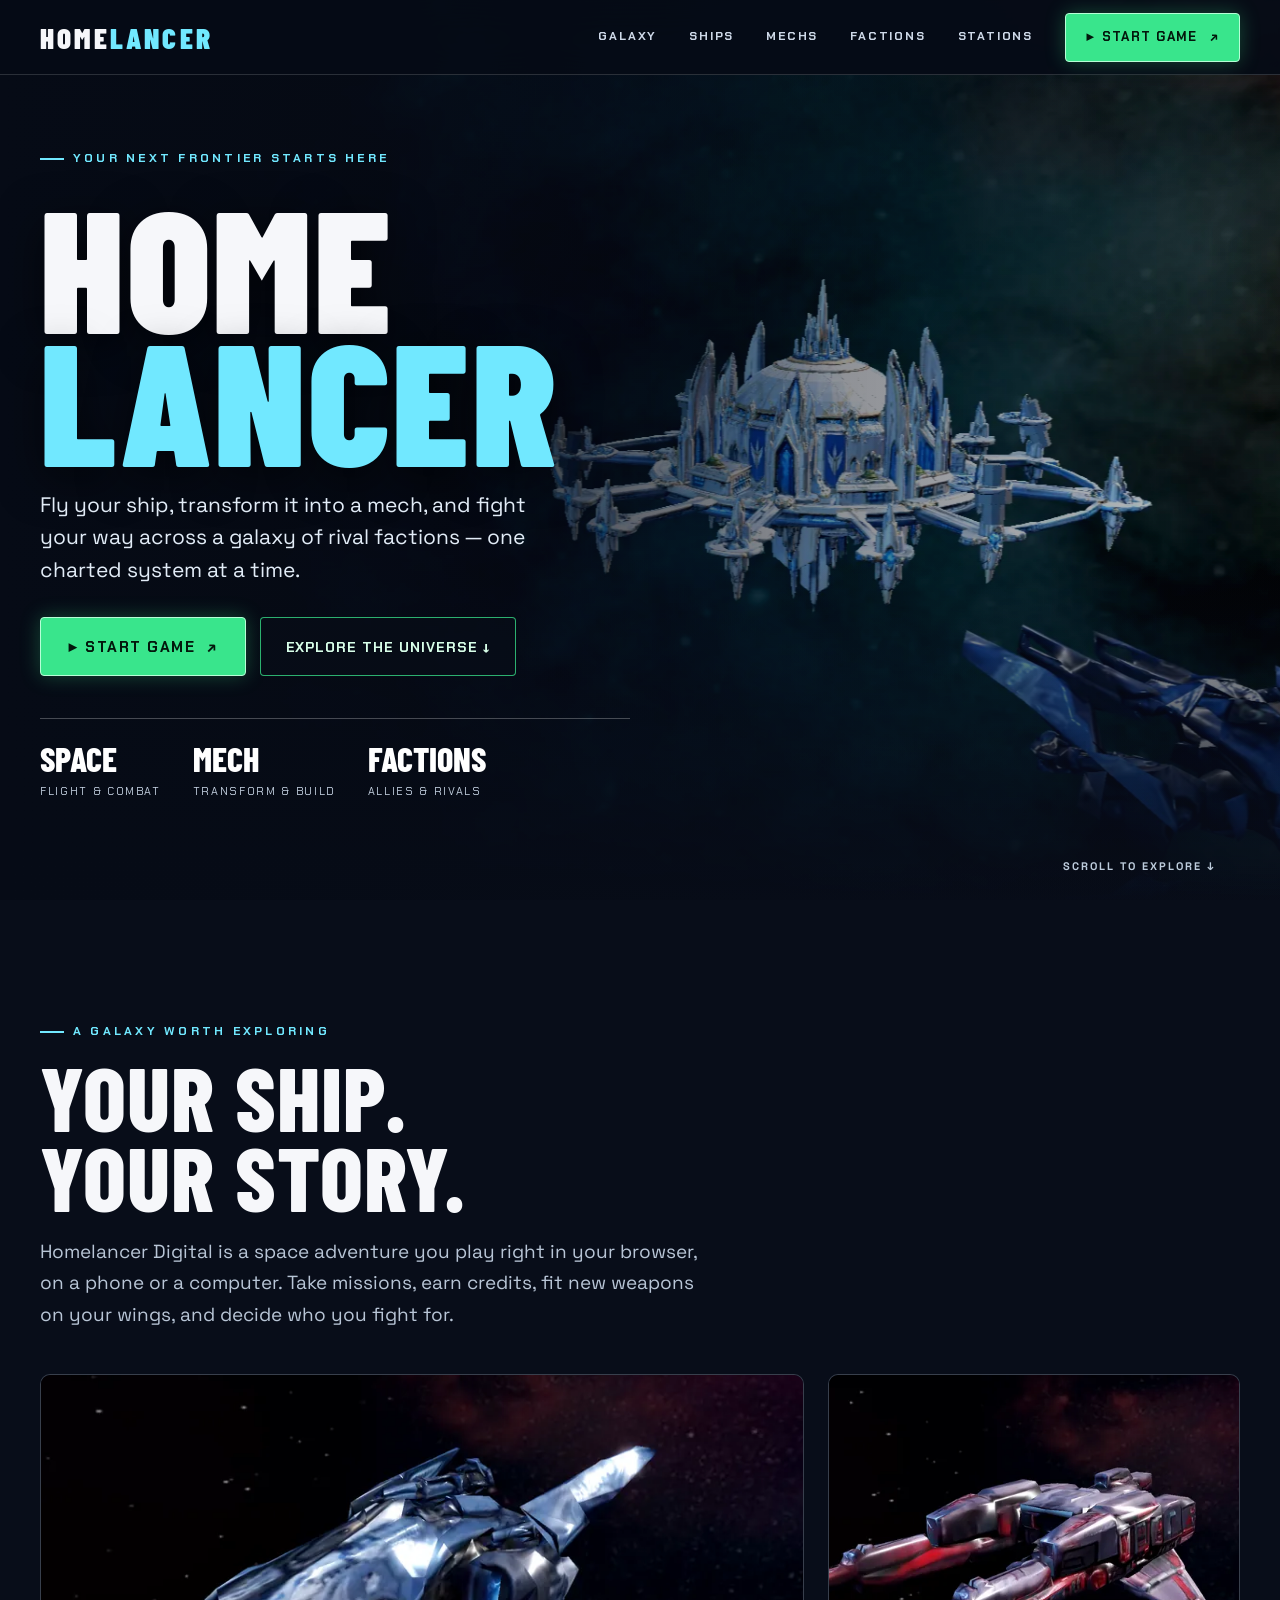
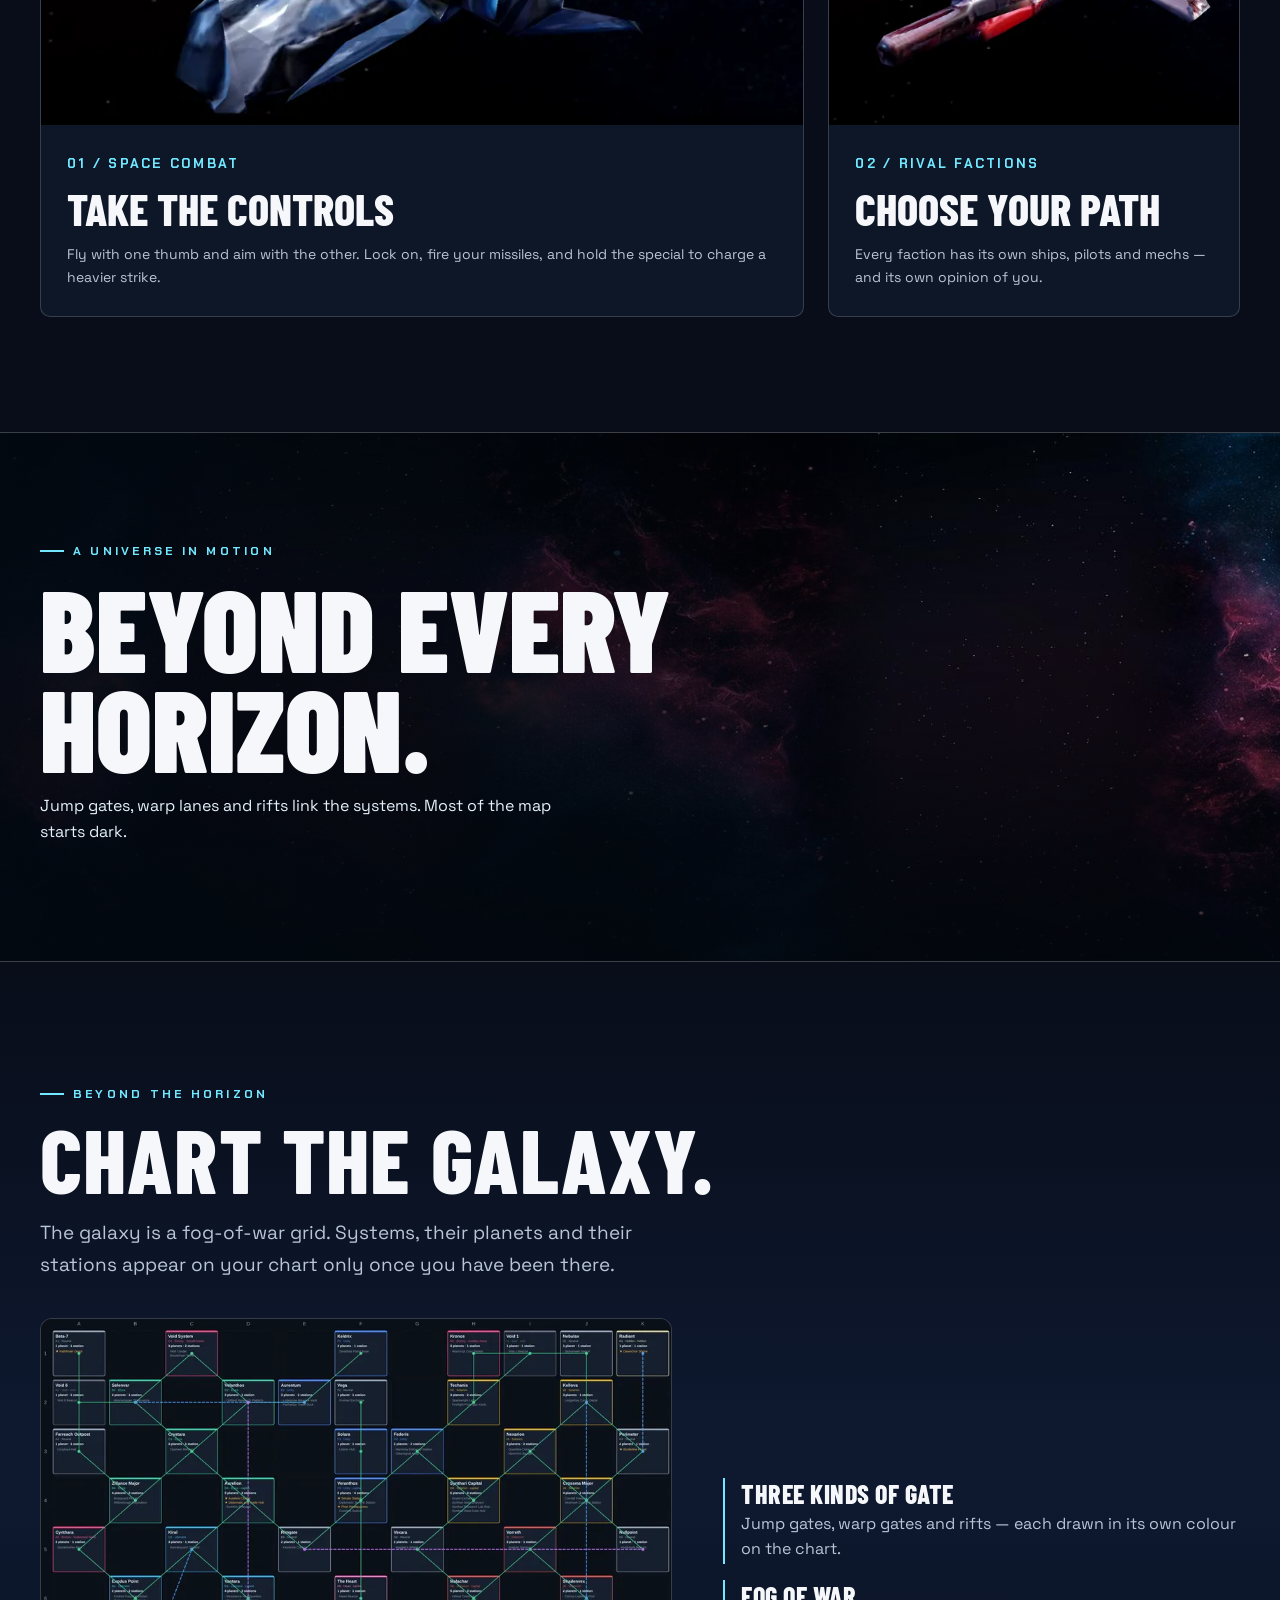
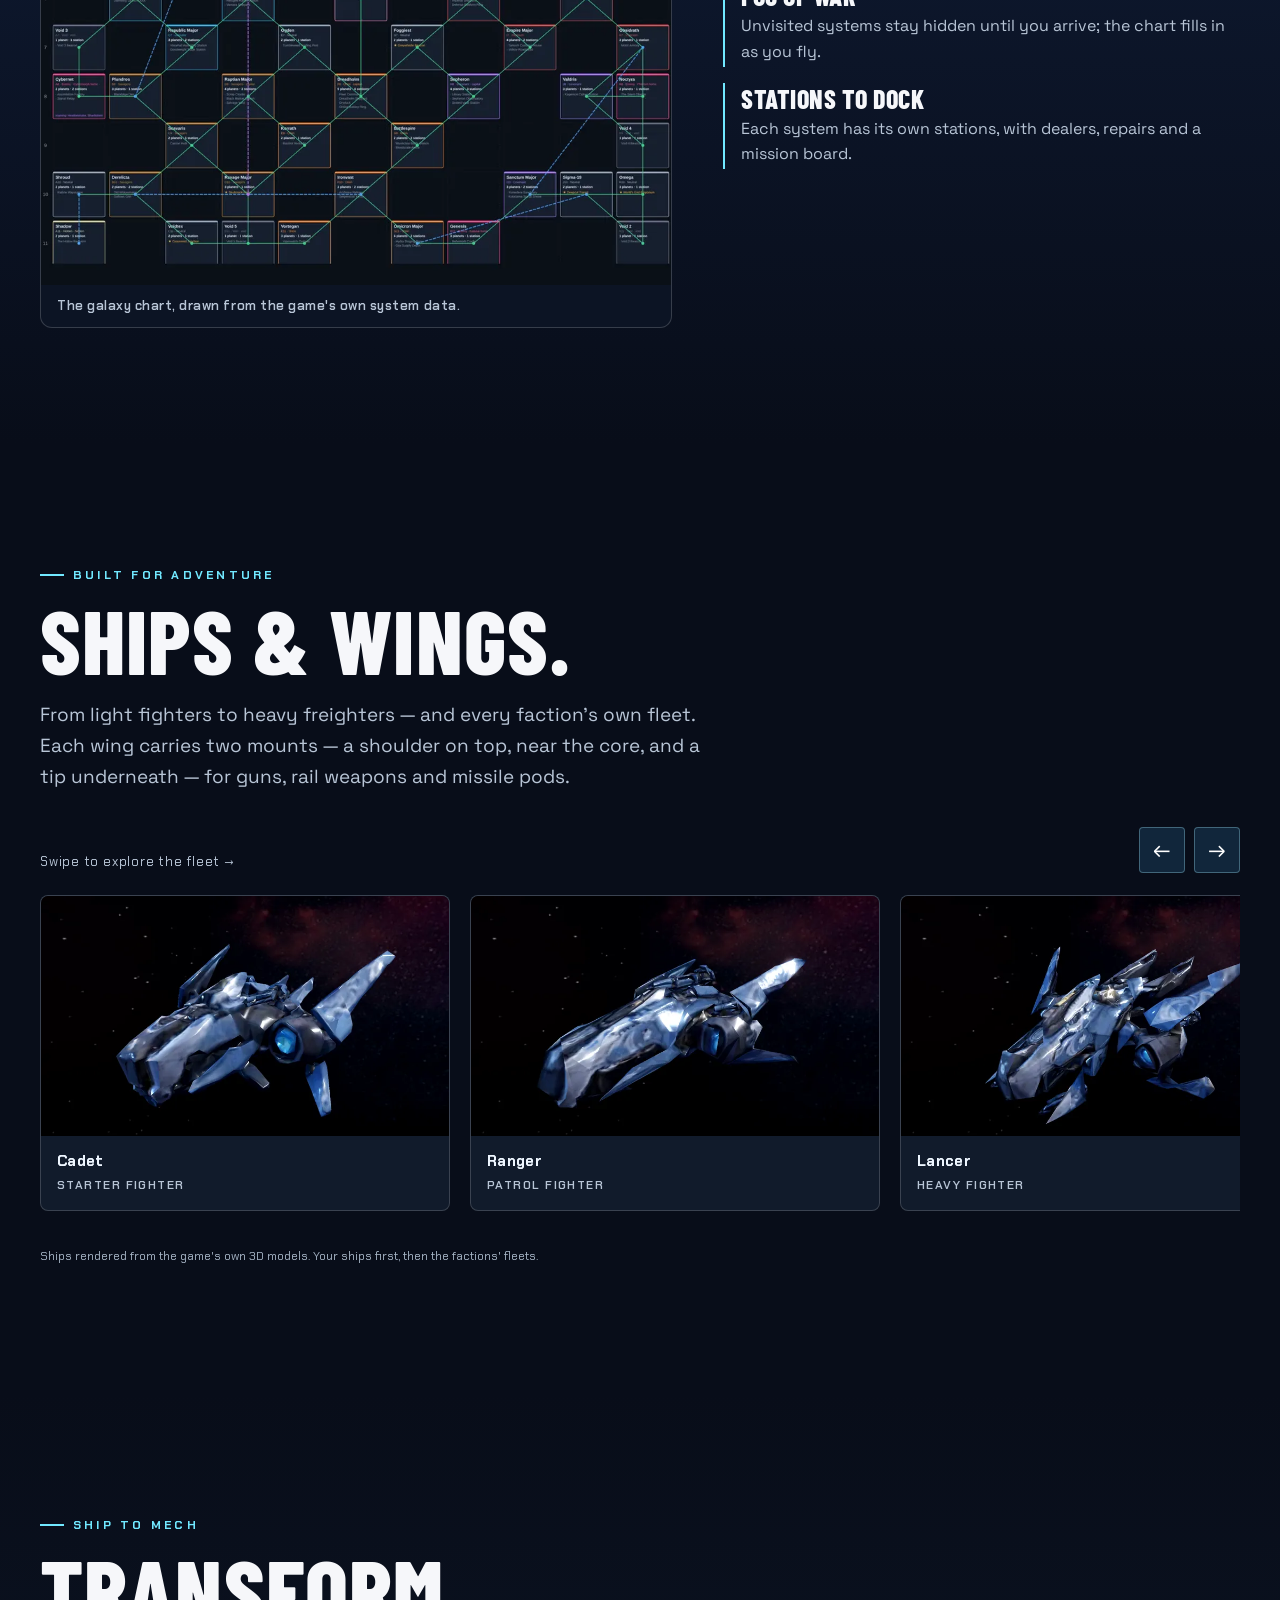
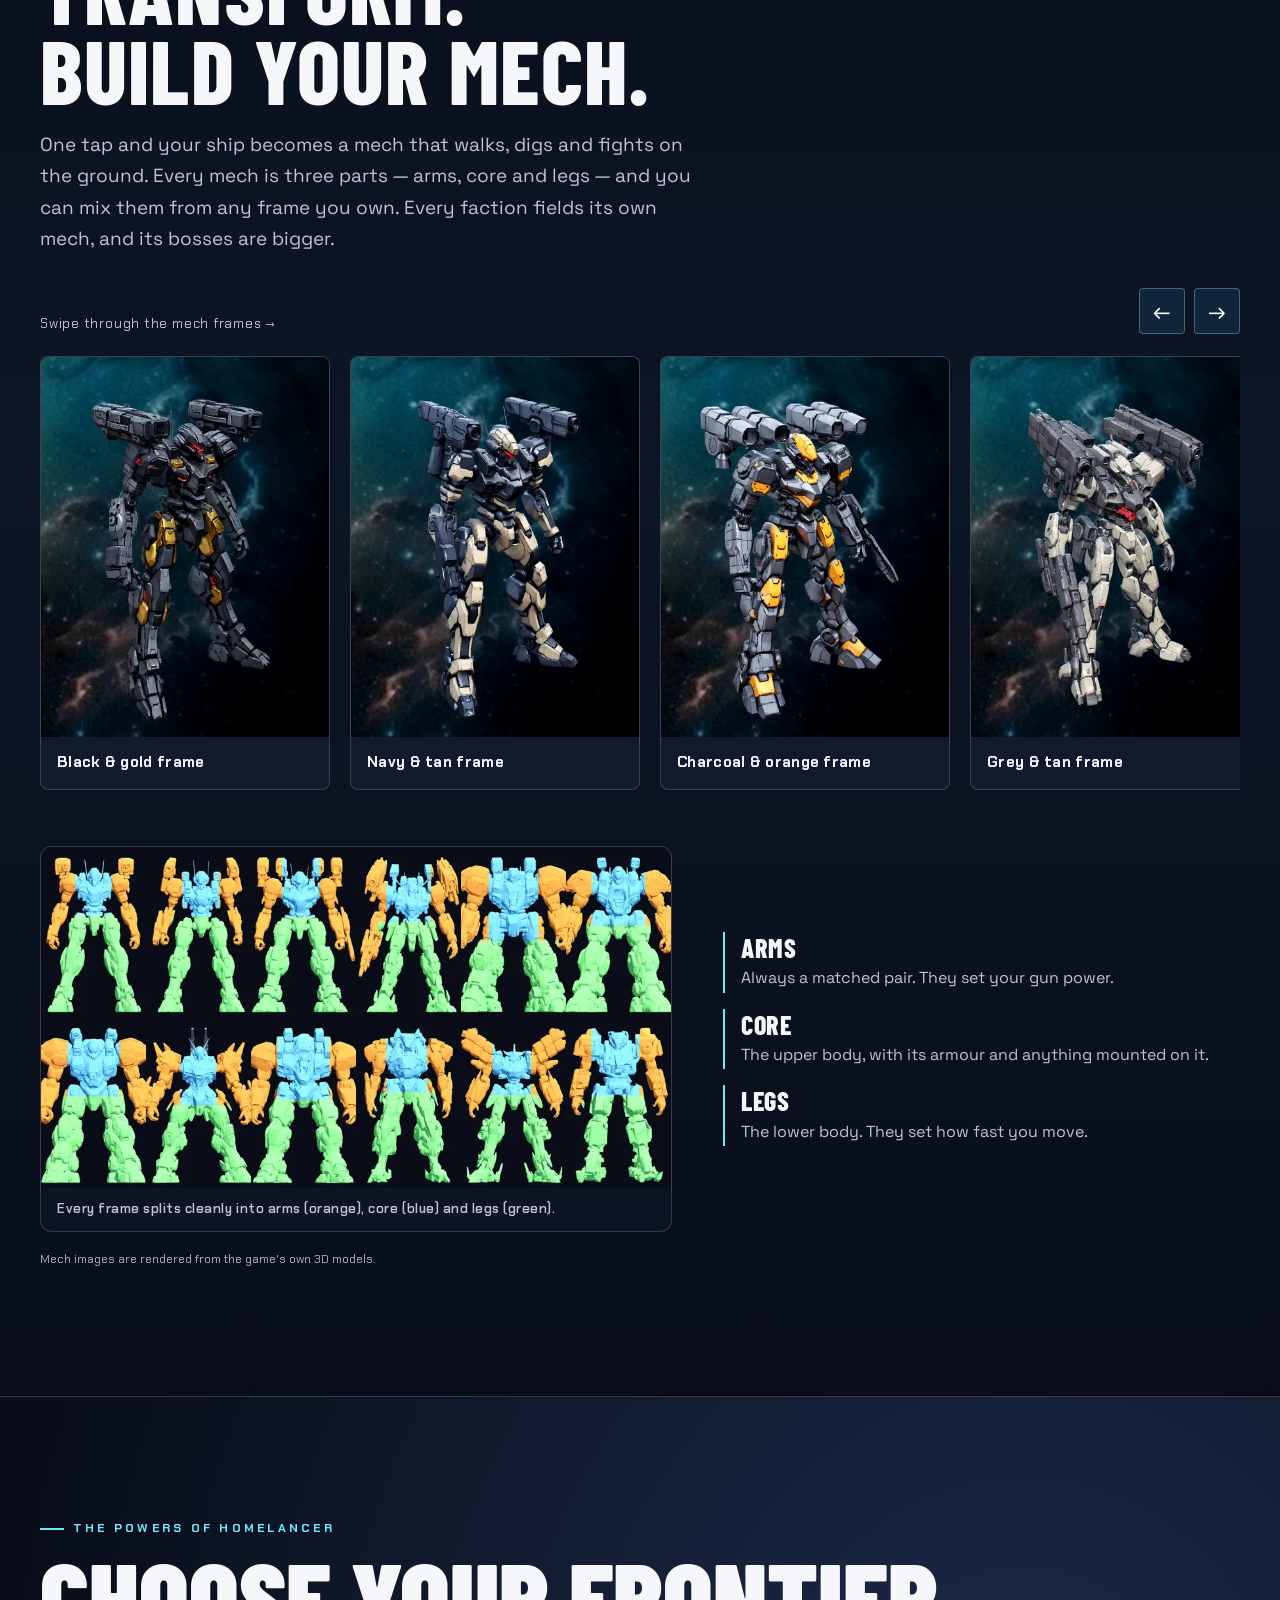
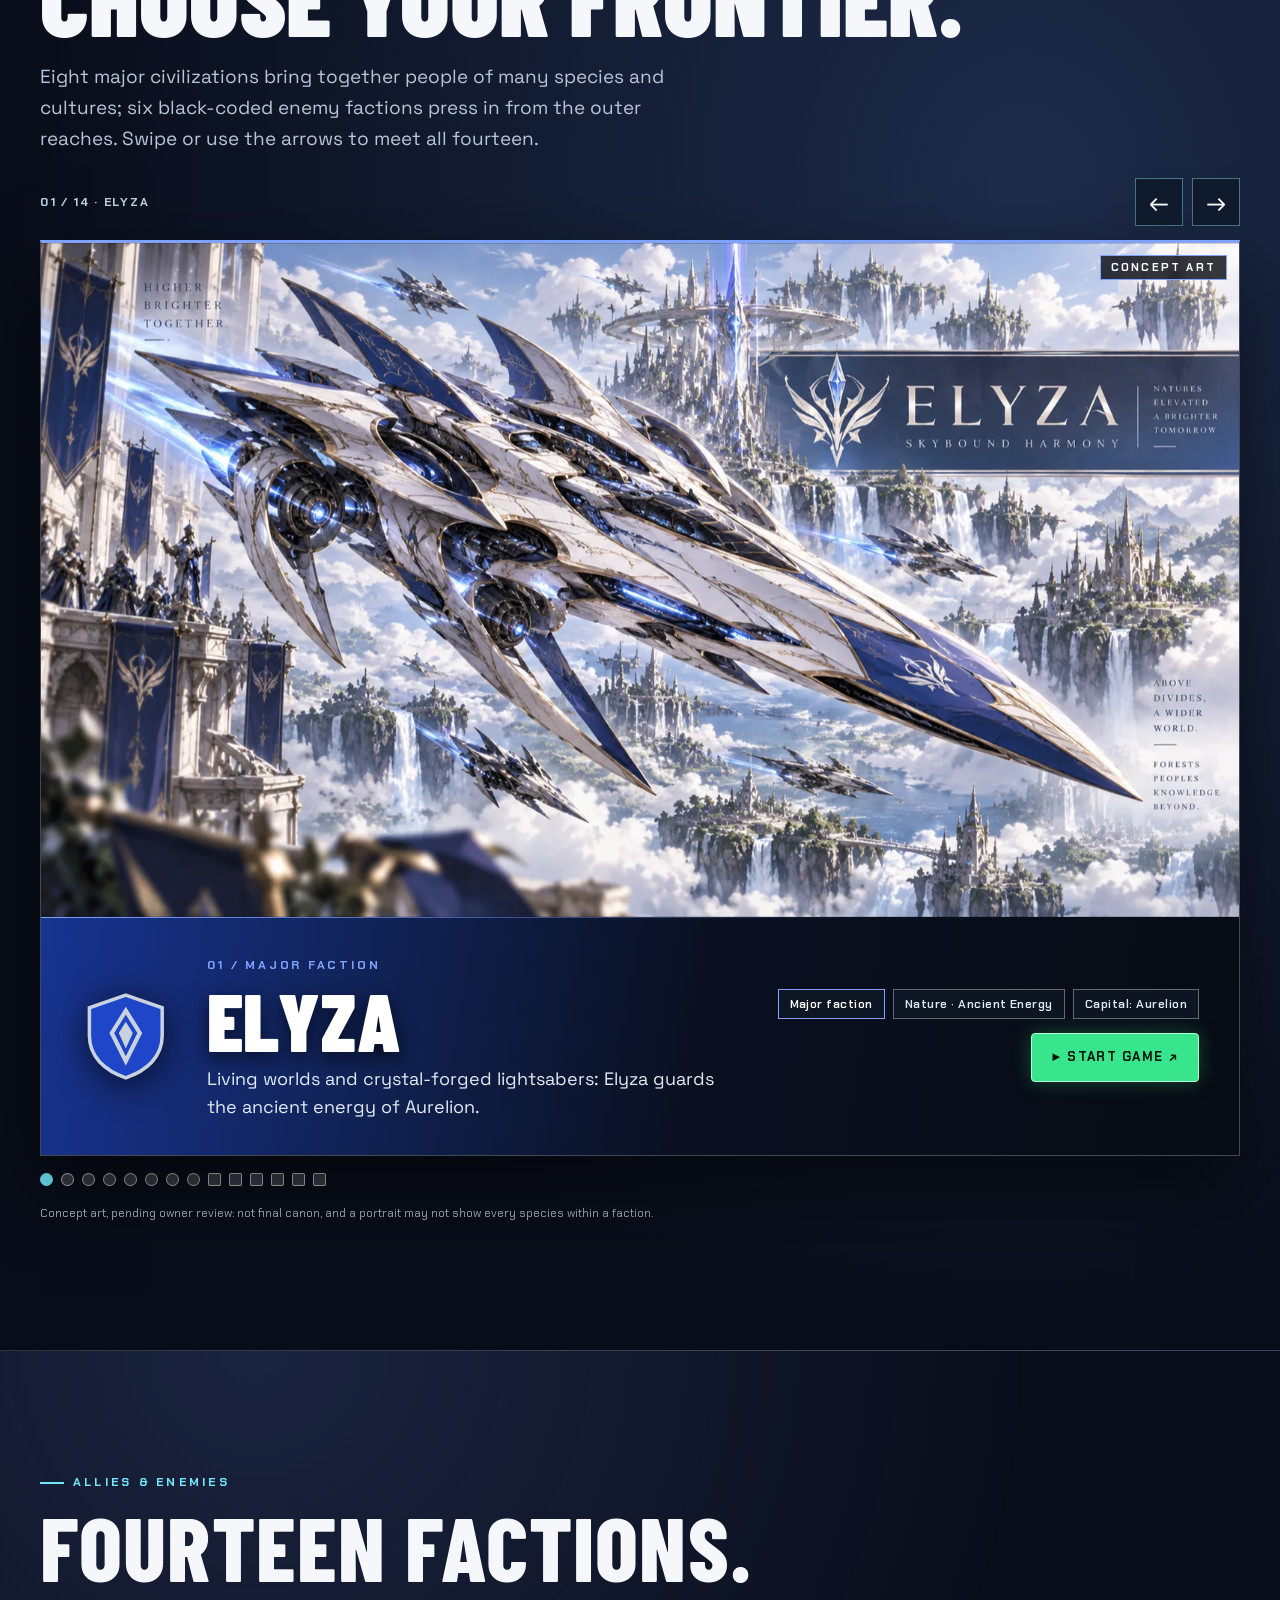
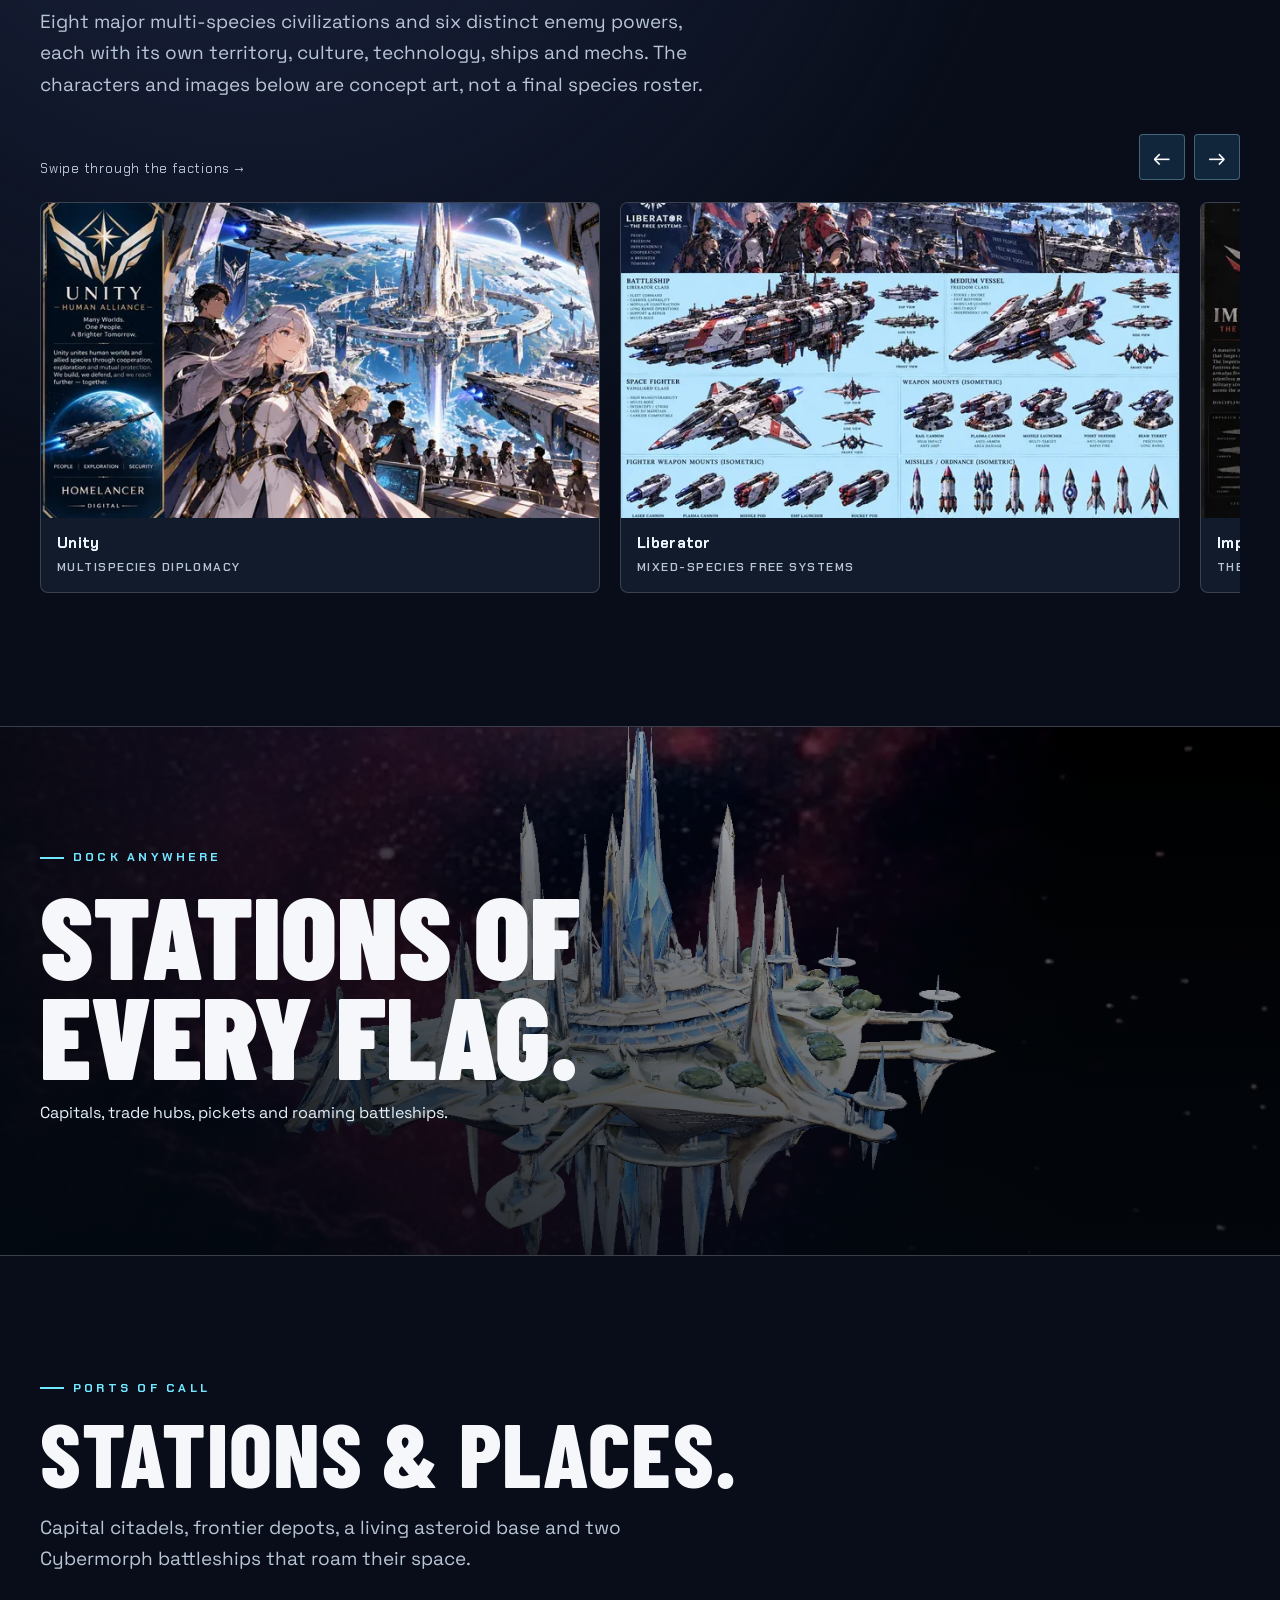
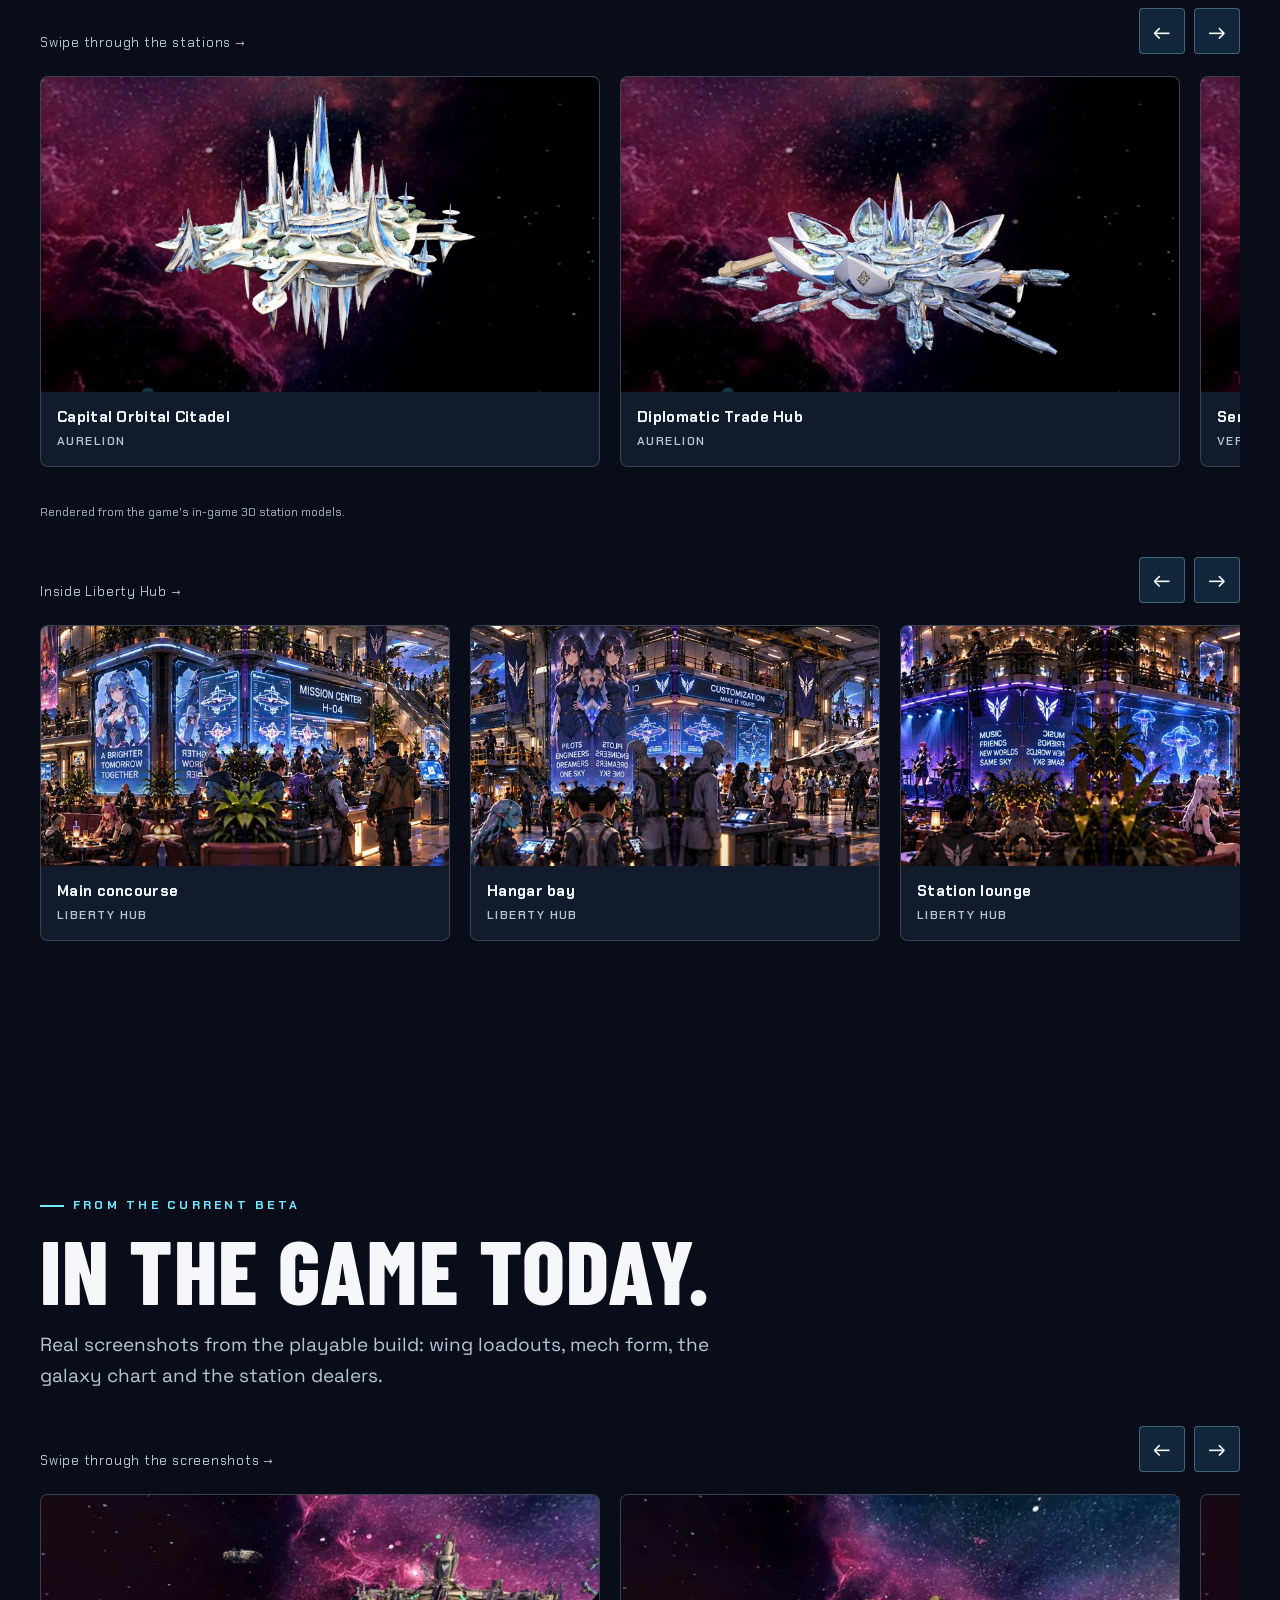
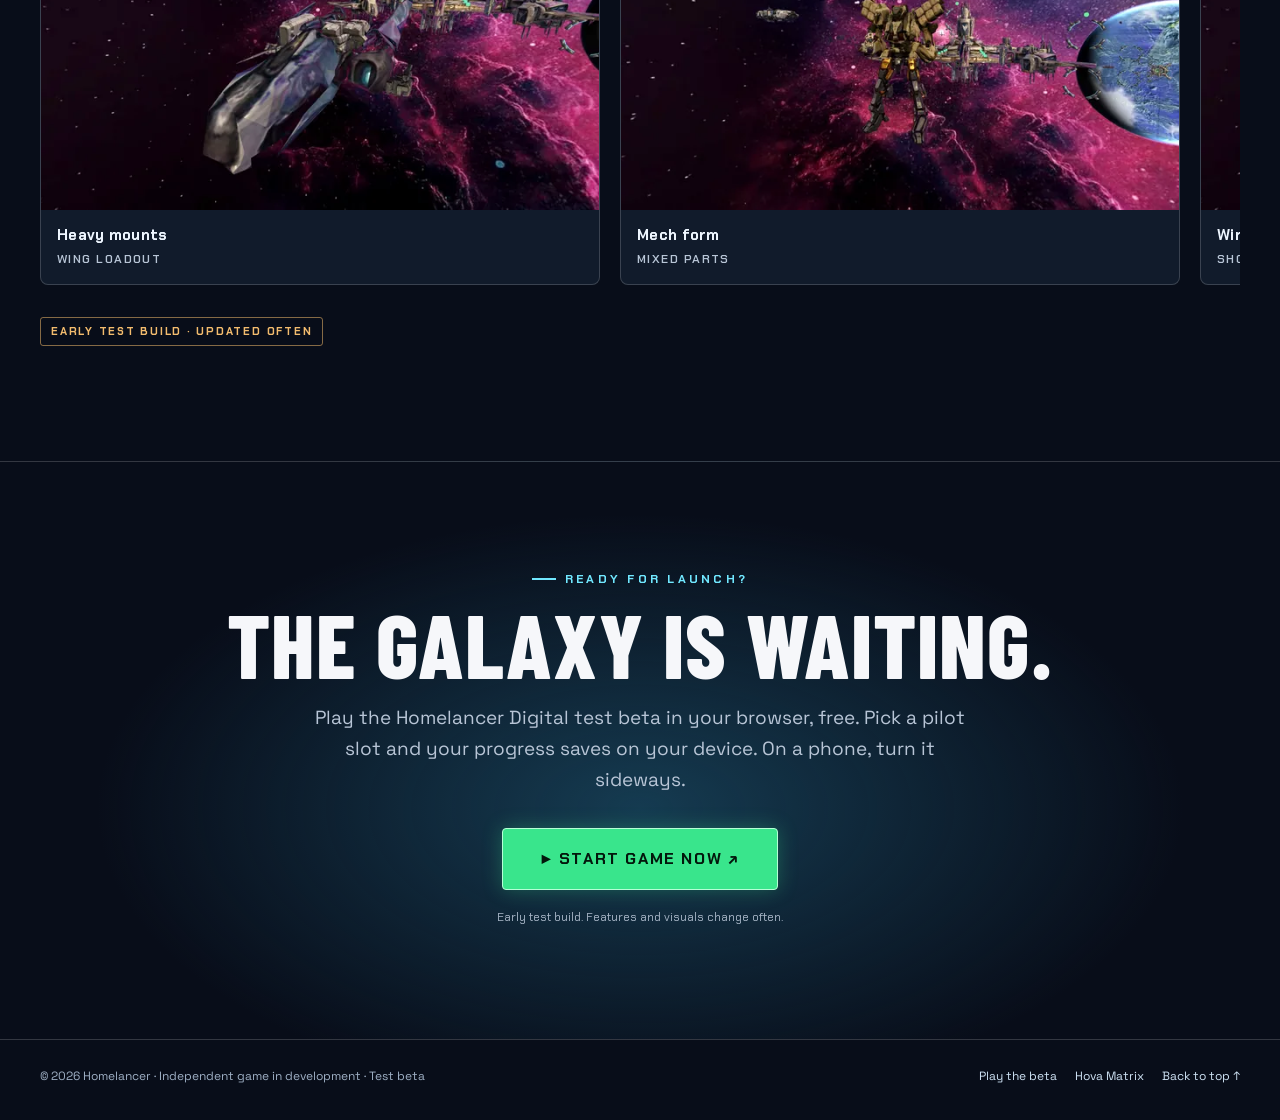
==== commit 1b0d49f1: "Green ready state for live buttons (.play-btn.ready / .secondary-btn.ready)" ====
--- a/index.html
+++ b/index.html
@@ -33,6 +33,10 @@
 .hero-actions .play-btn{min-height:59px;padding:15px 27px;font-size:15px}
 .secondary-btn{display:inline-flex;align-items:center;justify-content:center;min-height:59px;padding:13px 25px;border:1px solid #c4d9ed91;background:#090e19a8;border-radius:4px;font-size:14px;font-weight:800;letter-spacing:.07em;text-transform:uppercase}
 .secondary-btn:hover{background:#233d52}
+/* Ready state: add class="ready" to any .play-btn or .secondary-btn whose target is live (green = ready to go). Remove it to fall back to the normal look. */
+.play-btn.ready{background:#39e58c;color:#03170c;border-color:#b6ffd6;box-shadow:0 0 20px #39e58c47}
+.play-btn.ready:hover{background:#b9ffd7;box-shadow:0 0 30px #39e58c70}.play-btn.ready:focus-visible{outline-color:#39e58c}
+.secondary-btn.ready{border-color:#39e58cc2;color:#d8ffe9}.secondary-btn.ready:hover{background:#12402b}.secondary-btn.ready:focus-visible{outline-color:#39e58c}
 .hero-stats{display:flex;flex-wrap:wrap;gap:20px 32px;border-top:1px solid #ffffff42;padding-top:23px;max-width:590px}
 .hero-stats strong{display:block;font:800 34px/1 var(--display);color:#fff}
 .hero-stats span{display:block;margin-top:7px;font-size:11px;letter-spacing:.15em;text-transform:uppercase;color:#c6d3e3}
@@ -133,7 +137,7 @@
 <header class="site-header"><div class="wrap header-inner">
 <a class="logo" href="#top" aria-label="Homelancer home">HOME<span>LANCER</span></a>
 <nav class="desktop-nav" aria-label="Main navigation"><a href="#galaxy">Galaxy</a><a href="#ships">Ships</a><a href="#mechs">Mechs</a><a href="#factions">Factions</a><a href="#stations">Stations</a></nav>
-<a class="play-btn" id="start-top" href="https://houawanych-pixel.github.io/homelancer-digital/" aria-label="Start Homelancer Digital game">▶ Start Game <span aria-hidden="true">↗</span></a>
+<a class="play-btn ready" id="start-top" href="https://houawanych-pixel.github.io/homelancer-digital/" aria-label="Start Homelancer Digital game">▶ Start Game <span aria-hidden="true">↗</span></a>
 </div></header>
 <main id="main">
 <section class="hero" id="top" aria-labelledby="hero-title">
@@ -141,7 +145,7 @@
 <div class="wrap"><span class="eyebrow">Your next frontier starts here</span>
 <h1 id="hero-title">HOME<span>LANCER</span></h1>
 <p class="lead">Fly your ship, transform it into a mech, and fight your way across a galaxy of rival factions — one charted system at a time.</p>
-<div class="hero-actions"><a class="play-btn" href="https://houawanych-pixel.github.io/homelancer-digital/">▶ Start Game <span aria-hidden="true">↗</span></a><a class="secondary-btn" href="#universe">Explore the universe ↓</a></div>
+<div class="hero-actions"><a class="play-btn ready" href="https://houawanych-pixel.github.io/homelancer-digital/">▶ Start Game <span aria-hidden="true">↗</span></a><a class="secondary-btn ready" href="#universe">Explore the universe ↓</a></div>
 <div class="hero-stats"><div><strong>SPACE</strong><span>Flight &amp; combat</span></div><div><strong>MECH</strong><span>Transform &amp; build</span></div><div><strong>FACTIONS</strong><span>Allies &amp; rivals</span></div></div>
 </div><div class="scroll-hint">Scroll to explore ↓</div></section>
 
@@ -179,7 +183,7 @@
 <div class="fr-banner" id="fr-banner"><img id="fr-banner-image" src="assets/factions/elyza.webp" alt="Elyza faction concept art" width="1600" height="900" decoding="async" draggable="false"><span class="fr-badge" id="fr-badge">Concept art</span></div>
 <div class="fr-plate"><div class="fr-emblem" id="fr-emblem" aria-hidden="true"></div>
 <div class="fr-copy"><span class="fr-code" id="fr-kicker">01 / Major faction</span><h3 id="fr-name">Elyza</h3><p id="fr-description">Living worlds and crystal-forged lightsabers: Elyza guards the ancient energy of Aurelion.</p></div>
-<div class="fr-side"><div class="fr-tags" id="fr-tags"><span>Major faction</span><span>Nature · Ancient Energy</span></div><a class="play-btn" href="https://houawanych-pixel.github.io/homelancer-digital/">▶ Start Game ↗</a></div></div></div>
+<div class="fr-side"><div class="fr-tags" id="fr-tags"><span>Major faction</span><span>Nature · Ancient Energy</span></div><a class="play-btn ready" href="https://houawanych-pixel.github.io/homelancer-digital/">▶ Start Game ↗</a></div></div></div>
 <div class="fr-dots" id="fr-dots" role="group" aria-label="Choose a faction"></div>
 <p class="disclaimer">Concept art, pending owner review: not final canon, and a portrait may not show every species within a faction.</p>
 </div></section>
@@ -202,7 +206,7 @@
 <div class="rail-head"><p class="rail-note">Swipe through the screenshots →</p><div class="rail-controls"><button type="button" data-rail="beta-gallery" data-dir="-1" aria-label="Previous screenshot">←</button><button type="button" data-rail="beta-gallery" data-dir="1" aria-label="Next screenshot">→</button></div></div><div class="horizontal-gallery rail-wide" id="beta-gallery" tabindex="0" role="region" aria-label="screenshot gallery"><figure><img loading="lazy" decoding="async" src="a/play/heavy_mounts.webp" srcset="a/play/heavy_mounts-640.webp 640w, a/play/heavy_mounts.webp 1280w" sizes="(max-width:700px) 84vw, 410px" alt="Heavy launcher and rocket rack on the wing mounts" width="1280" height="720"><figcaption>Heavy mounts <span>Wing loadout</span></figcaption></figure><figure><img loading="lazy" decoding="async" src="a/play/mech_flight.webp" srcset="a/play/mech_flight-640.webp 640w, a/play/mech_flight.webp 1280w" sizes="(max-width:700px) 84vw, 410px" alt="A mixed mech in flight near a station" width="1280" height="720"><figcaption>Mech form <span>Mixed parts</span></figcaption></figure><figure><img loading="lazy" decoding="async" src="a/play/wing_guns.webp" srcset="a/play/wing_guns-640.webp 640w, a/play/wing_guns.webp 1280w" sizes="(max-width:700px) 84vw, 410px" alt="Rifles on the shoulder mounts, gatling and pod under the tips" width="1280" height="720"><figcaption>Wing guns <span>Shoulder &amp; tip mounts</span></figcaption></figure><figure><img loading="lazy" decoding="async" src="a/play/galaxy_chart.webp" srcset="a/play/galaxy_chart-640.webp 640w, a/play/galaxy_chart.webp 1280w" sizes="(max-width:700px) 84vw, 410px" alt="The in-game galaxy chart with fog of war" width="1280" height="720"><figcaption>Galaxy chart <span>Fog of war</span></figcaption></figure><figure><img loading="lazy" decoding="async" src="a/play/mech_dealer.webp" srcset="a/play/mech_dealer-640.webp 640w, a/play/mech_dealer.webp 1280w" sizes="(max-width:700px) 84vw, 410px" alt="The mech dealer page in a station" width="1280" height="720"><figcaption>Mech dealer <span>Arms · core · legs</span></figcaption></figure></div>
 <span class="tag">Early test build · updated often</span></div></section>
 
-<section id="play" aria-labelledby="play-title"><div class="wrap"><span class="eyebrow">Ready for launch?</span><h2 class="section-title" id="play-title">The galaxy is waiting.</h2><p class="section-lead">Play the Homelancer Digital test beta in your browser, free. Pick a pilot slot and your progress saves on your device. On a phone, turn it sideways.</p><a class="play-btn" href="https://houawanych-pixel.github.io/homelancer-digital/">▶ Start Game Now ↗</a><p class="disclaimer">Early test build. Features and visuals change often.</p></div></section>
+<section id="play" aria-labelledby="play-title"><div class="wrap"><span class="eyebrow">Ready for launch?</span><h2 class="section-title" id="play-title">The galaxy is waiting.</h2><p class="section-lead">Play the Homelancer Digital test beta in your browser, free. Pick a pilot slot and your progress saves on your device. On a phone, turn it sideways.</p><a class="play-btn ready" href="https://houawanych-pixel.github.io/homelancer-digital/">▶ Start Game Now ↗</a><p class="disclaimer">Early test build. Features and visuals change often.</p></div></section>
 </main>
 <footer><div class="wrap footer-inner"><span>© 2026 Homelancer · Independent game in development · Test beta</span><span class="links"><a href="https://houawanych-pixel.github.io/homelancer-digital/">Play the beta</a><a href="https://houawanych-pixel.github.io/hova-matrix/">Hova Matrix</a><a href="#top">Back to top ↑</a></span></div></footer>
 <script>
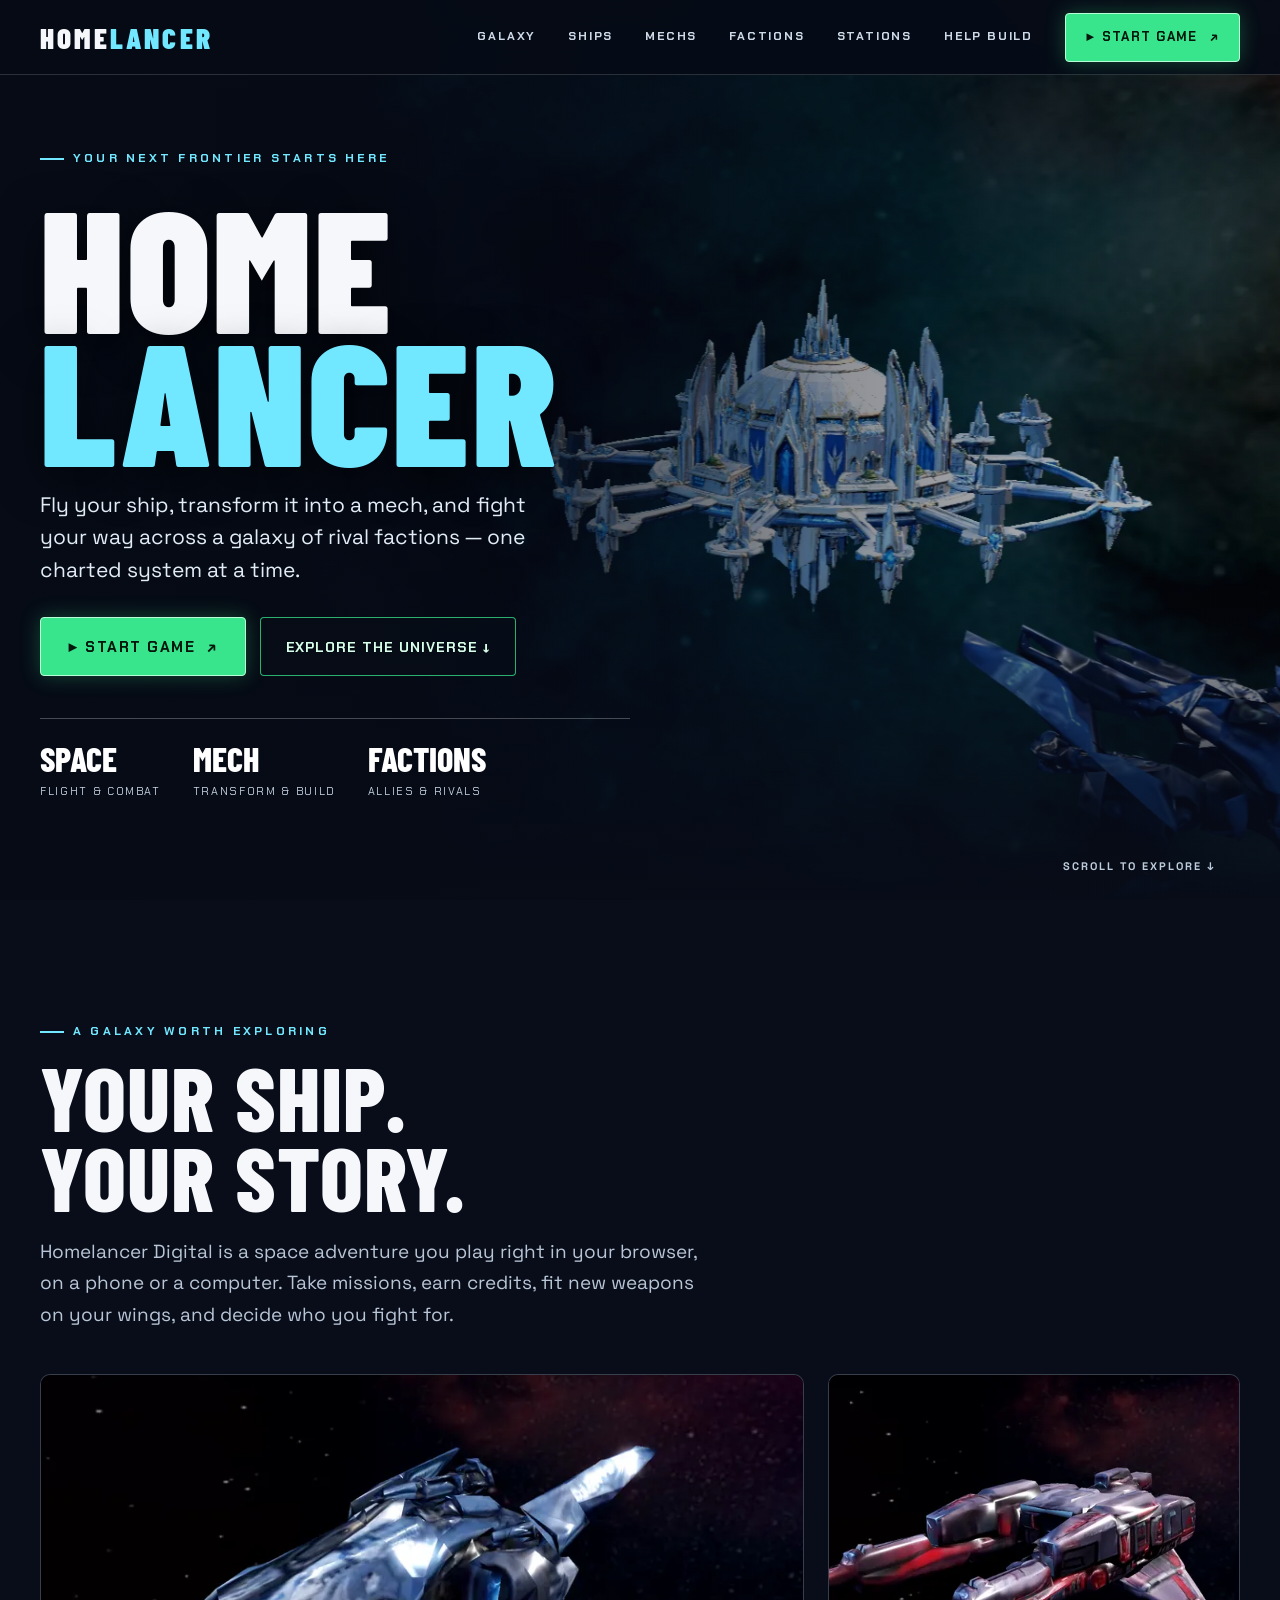
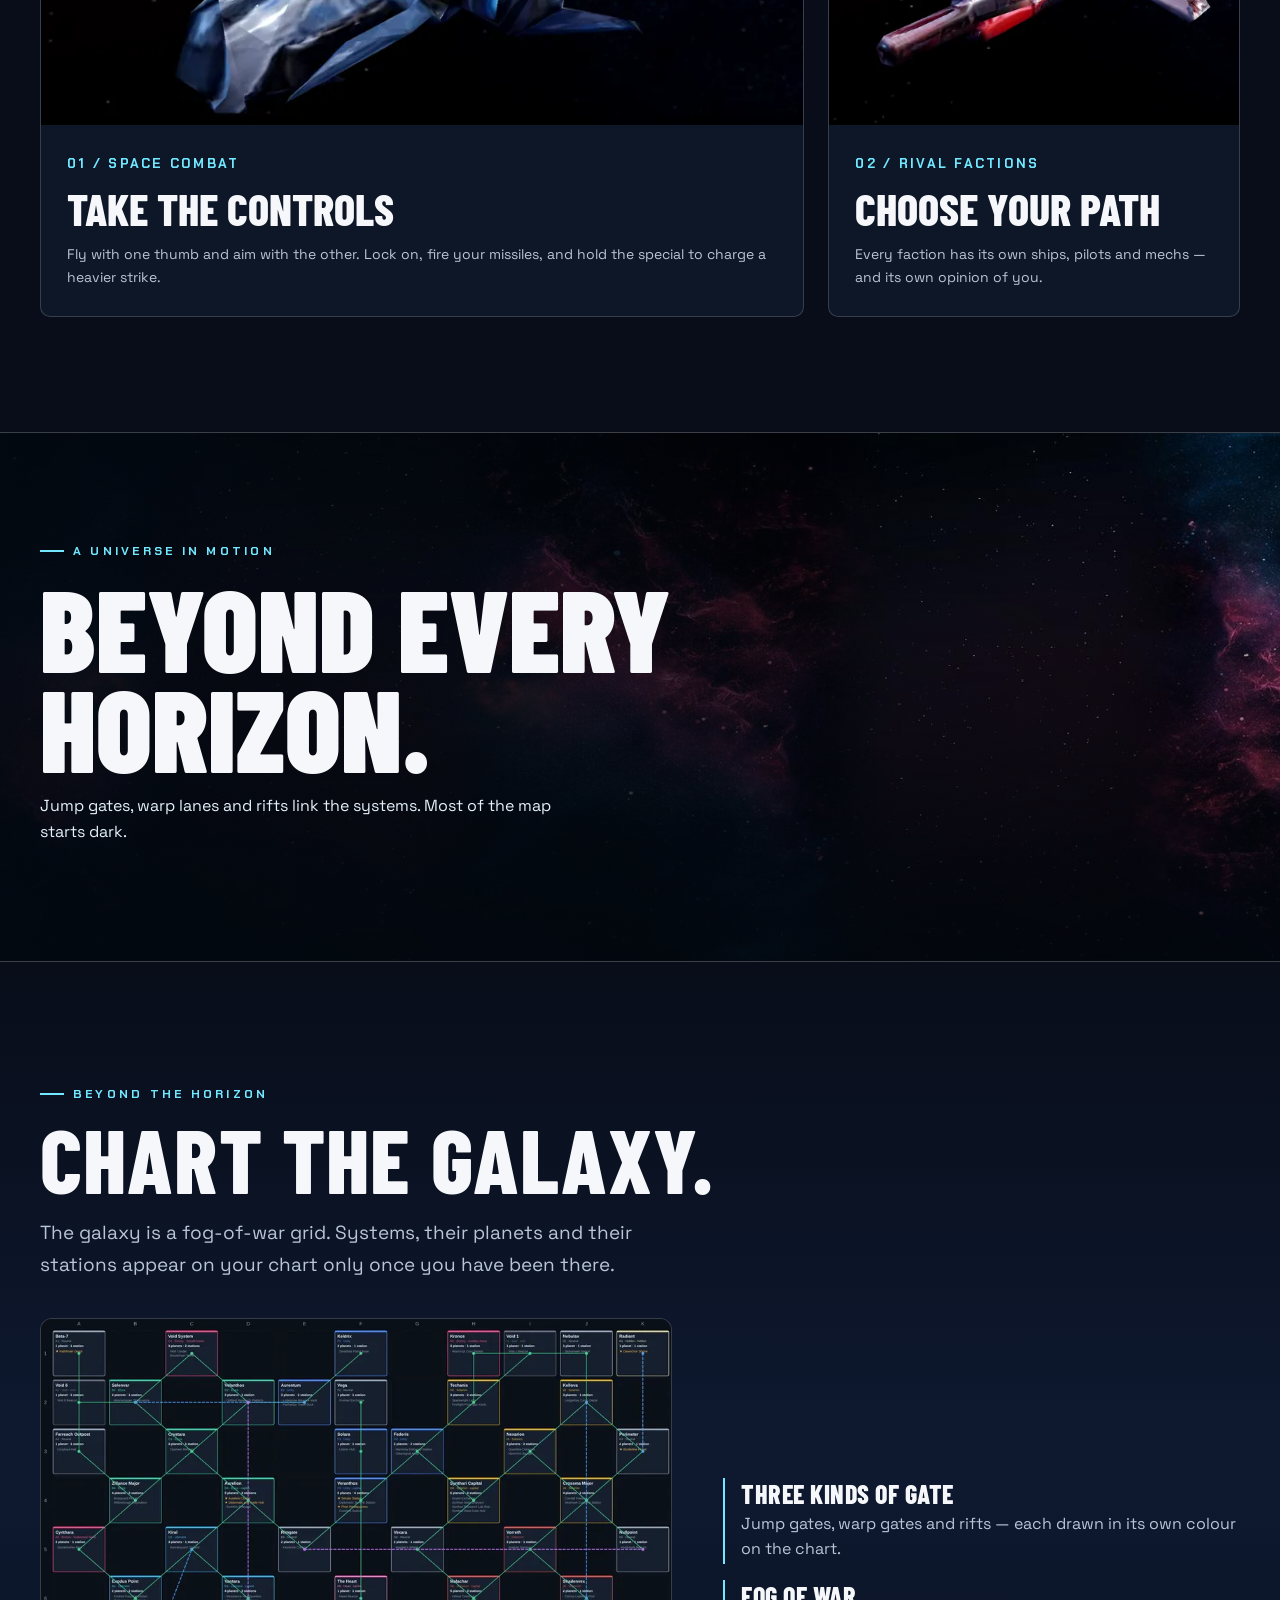
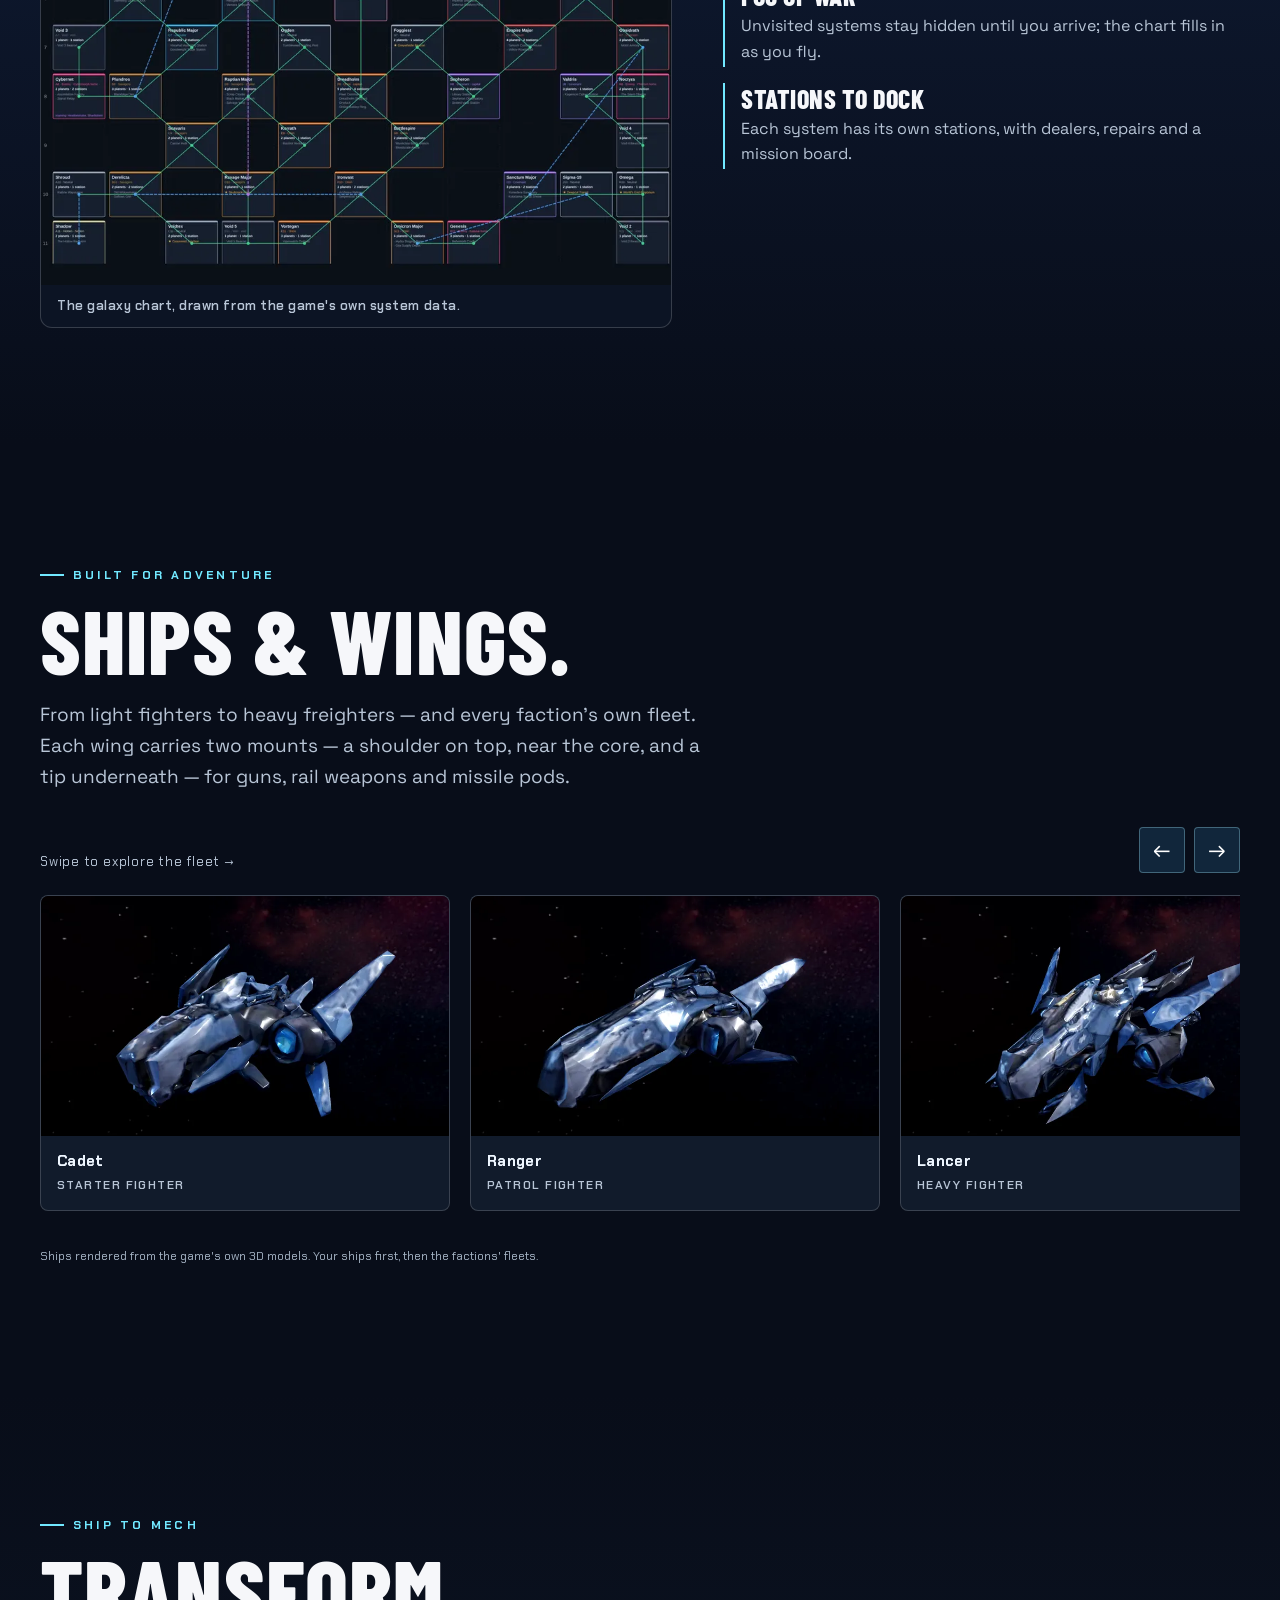
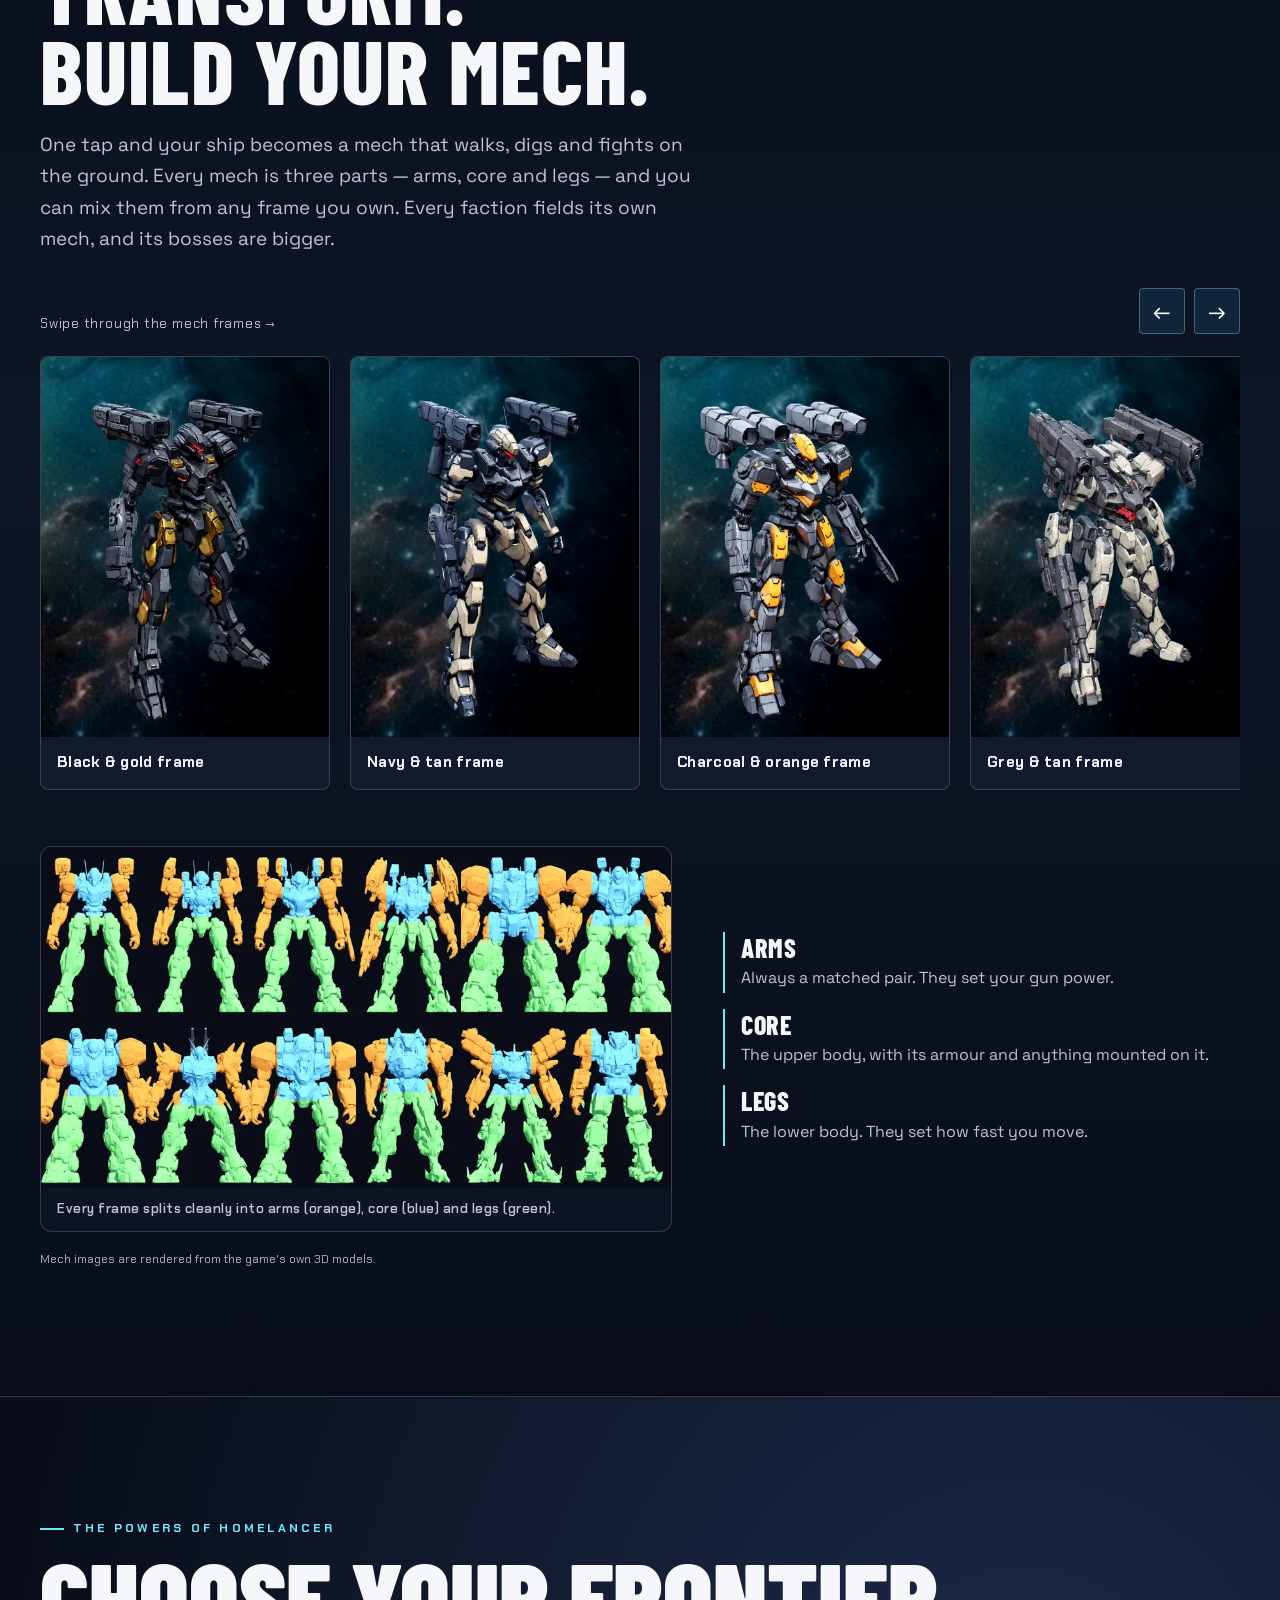
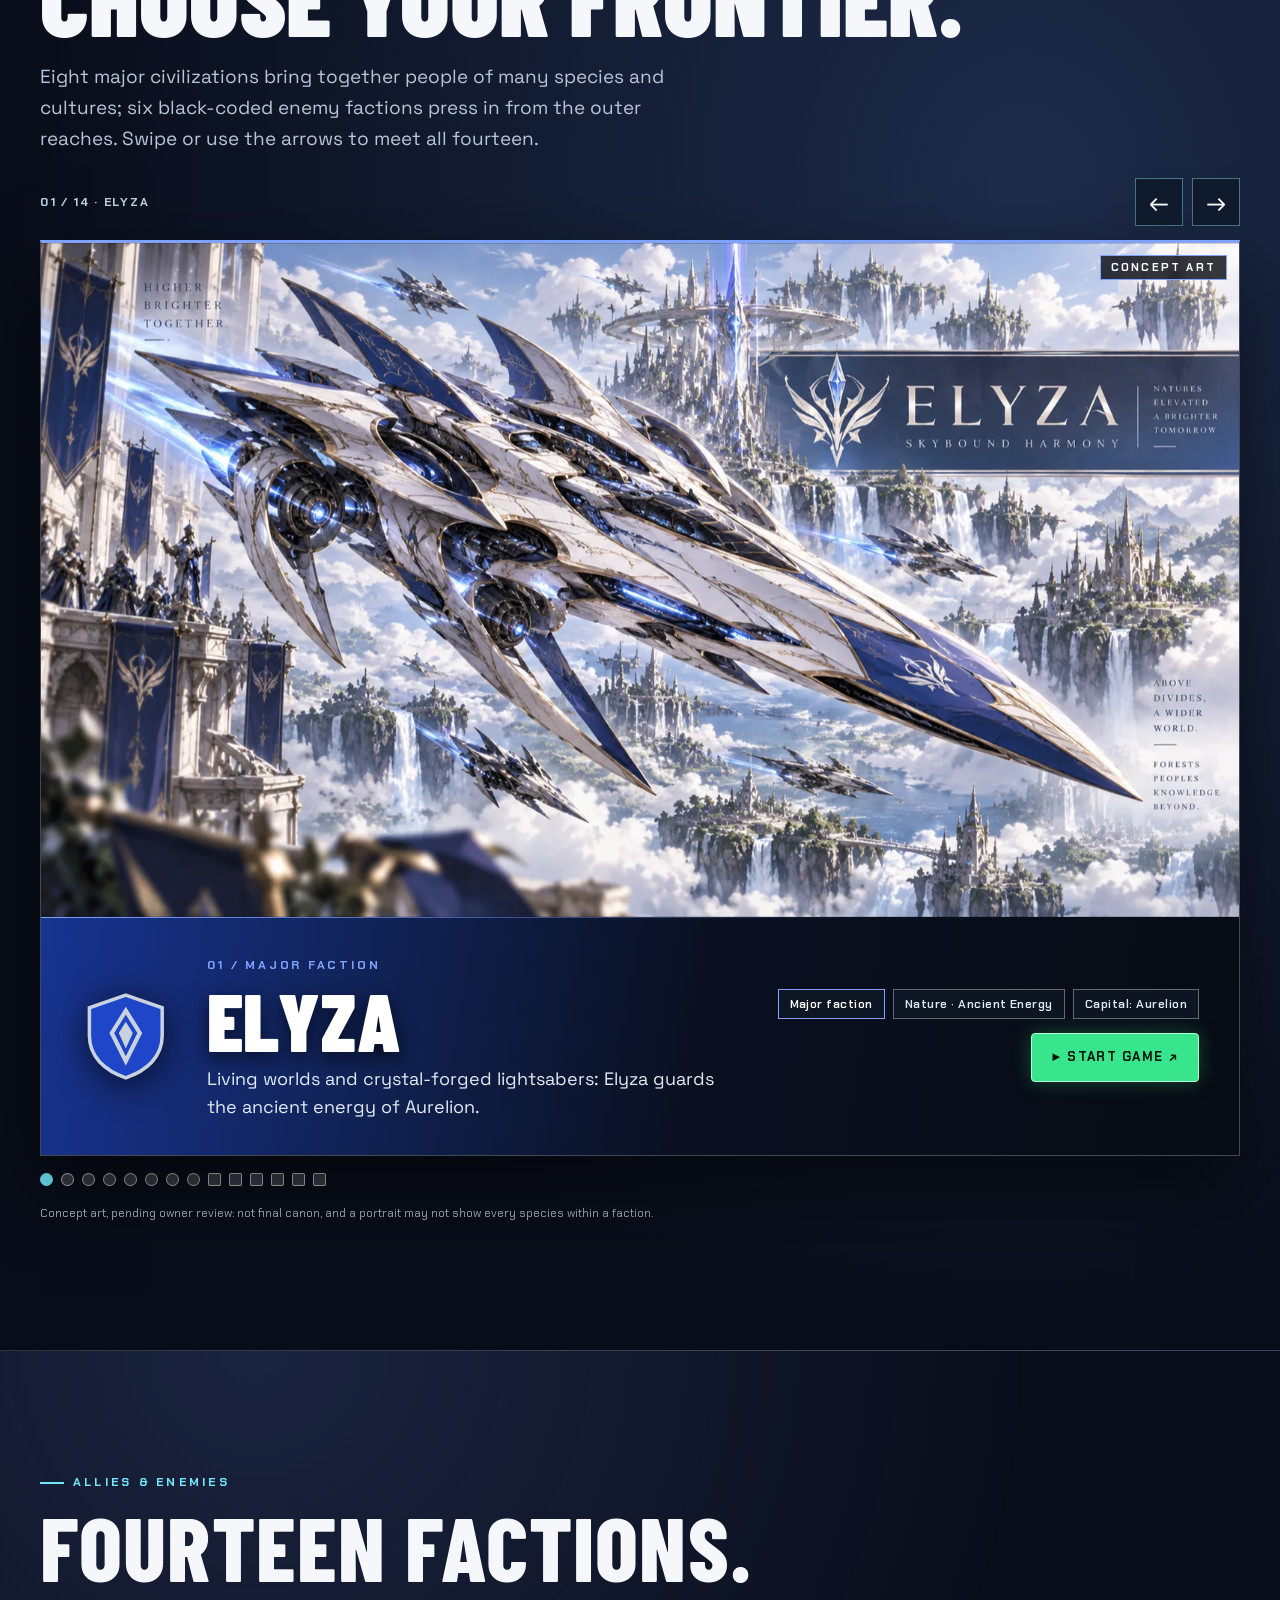
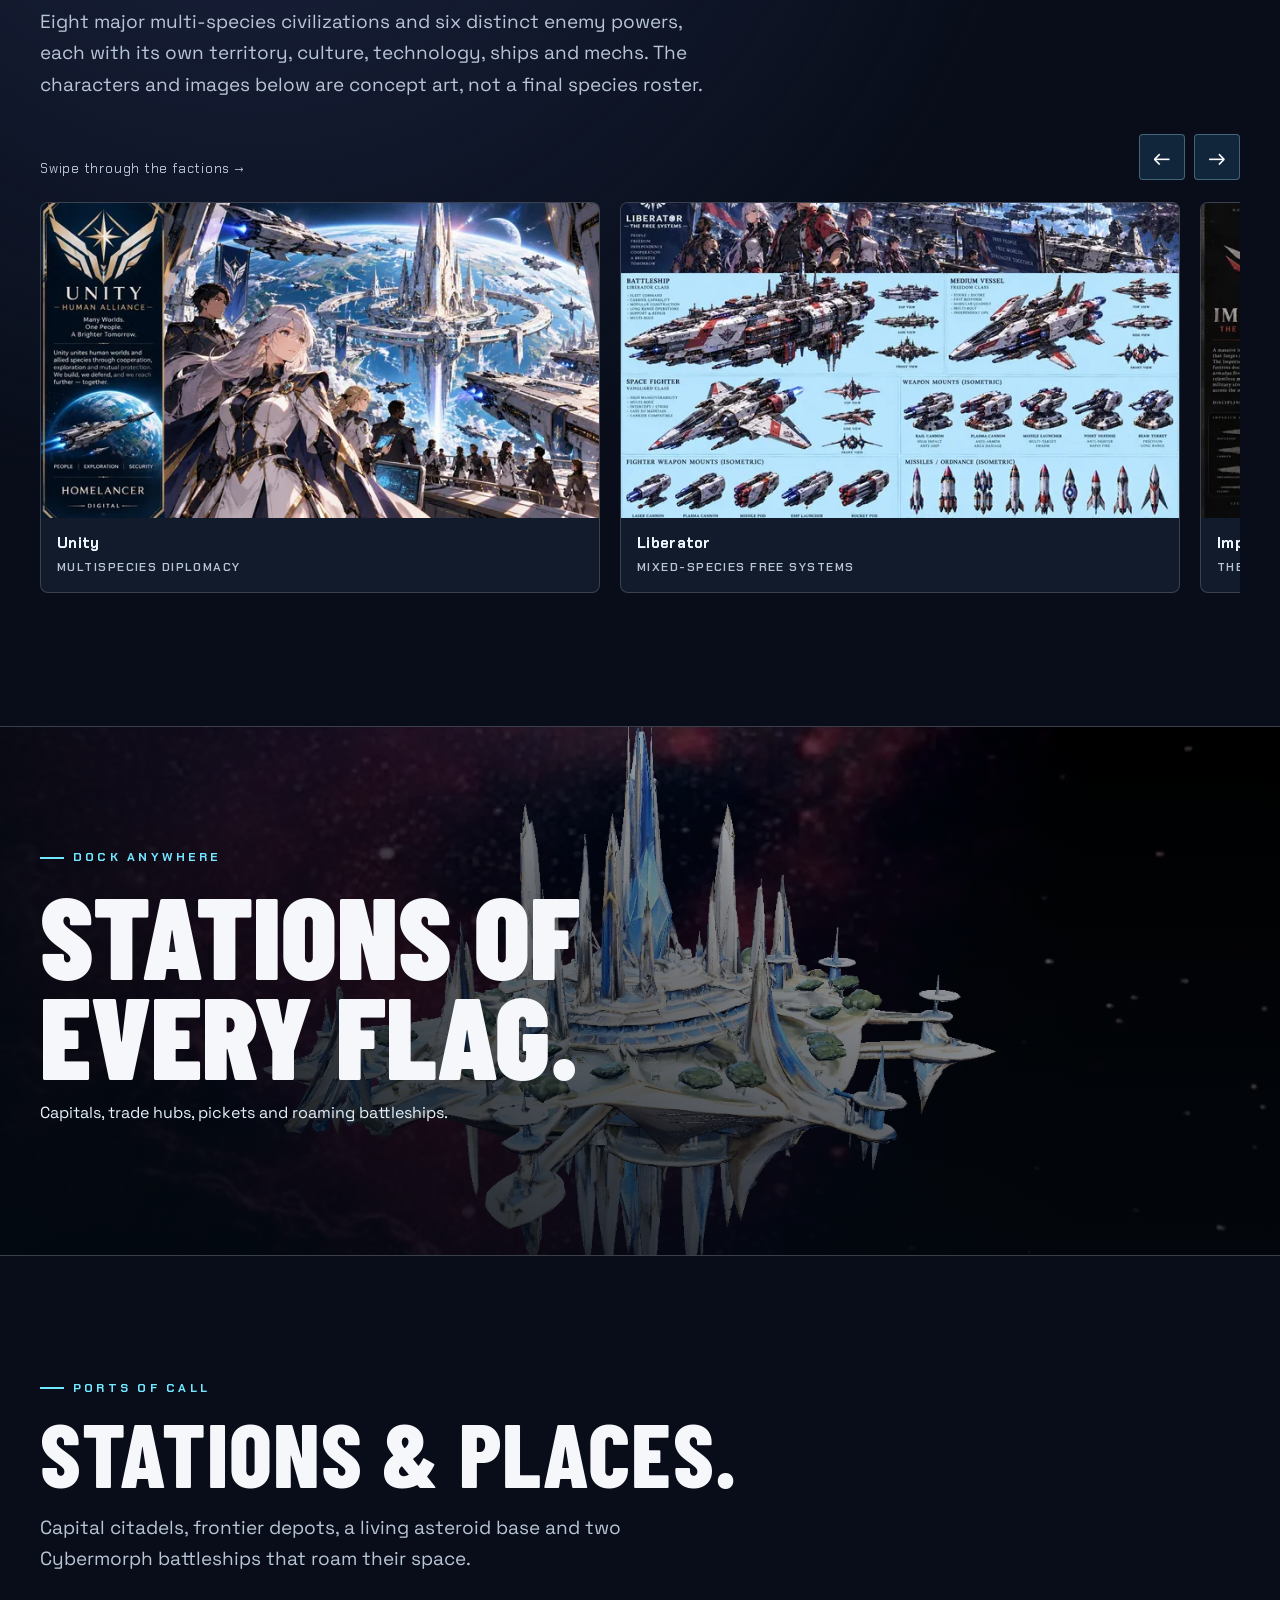
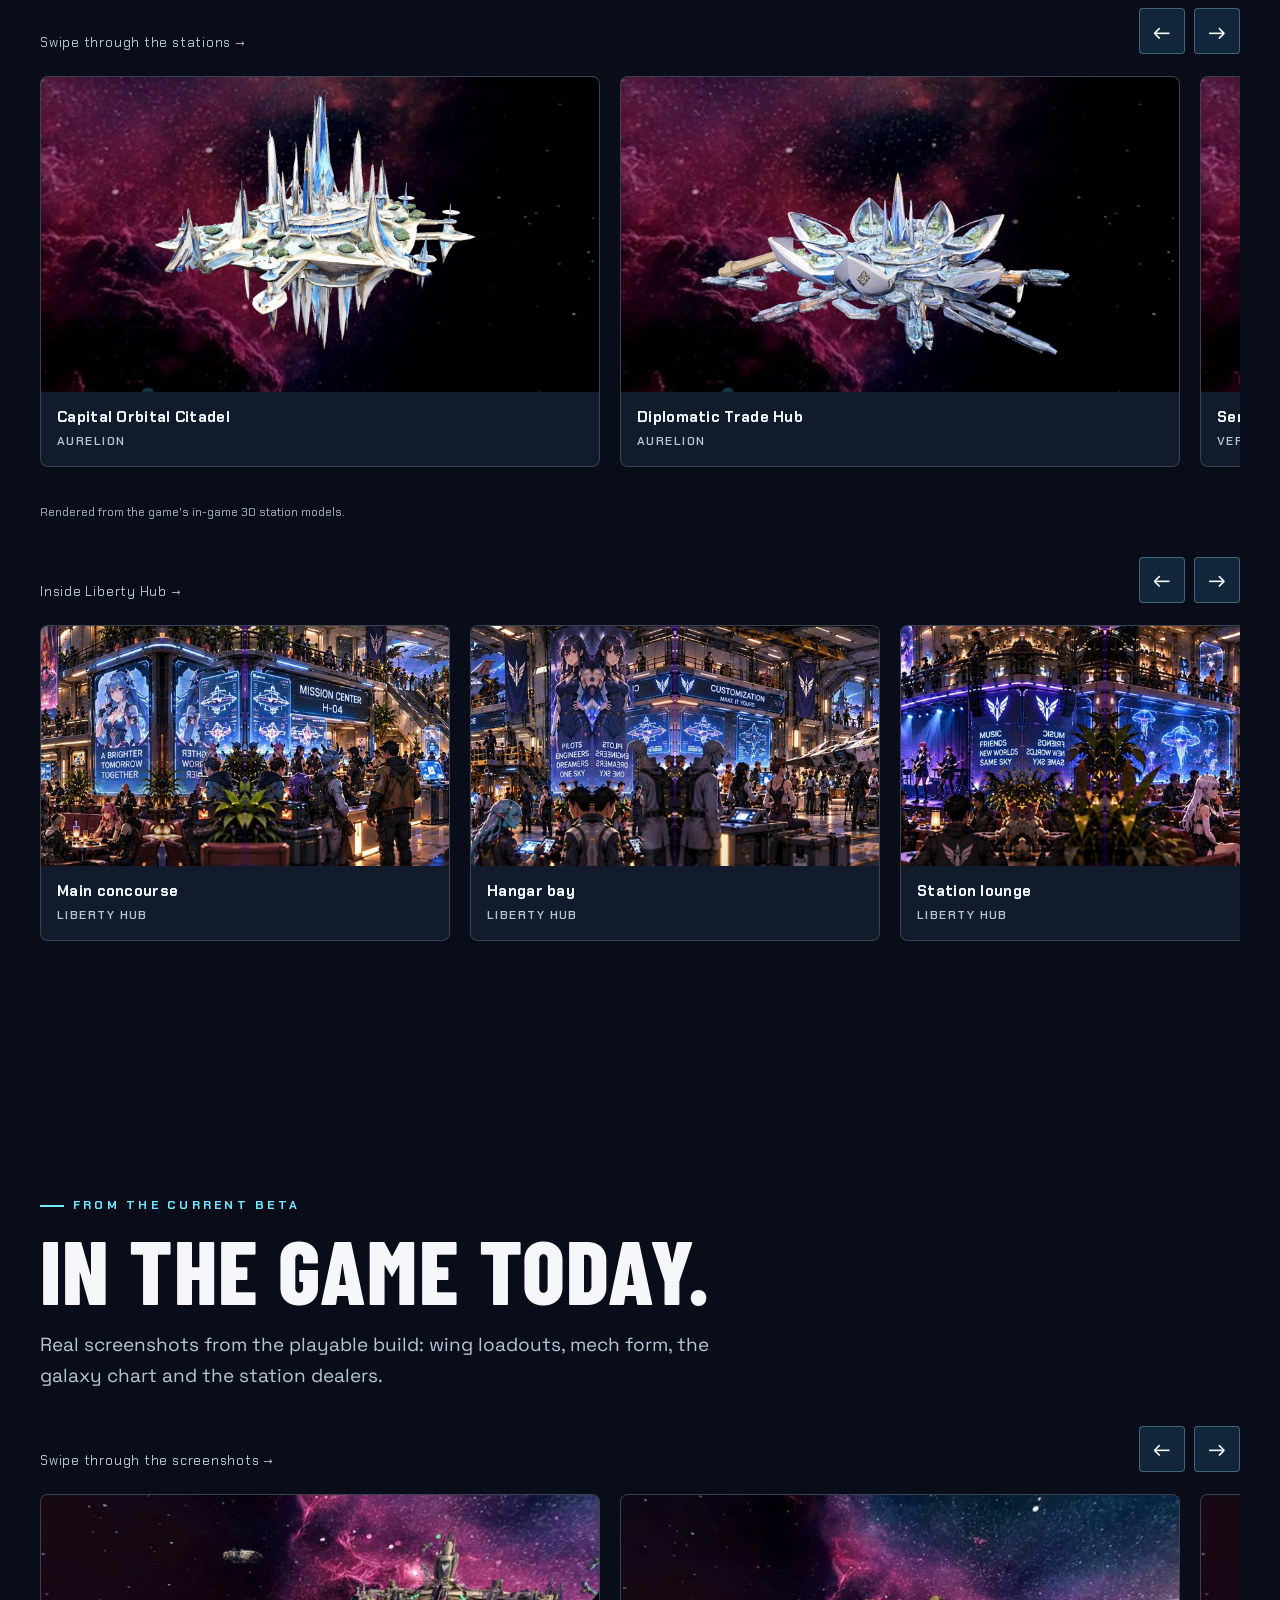
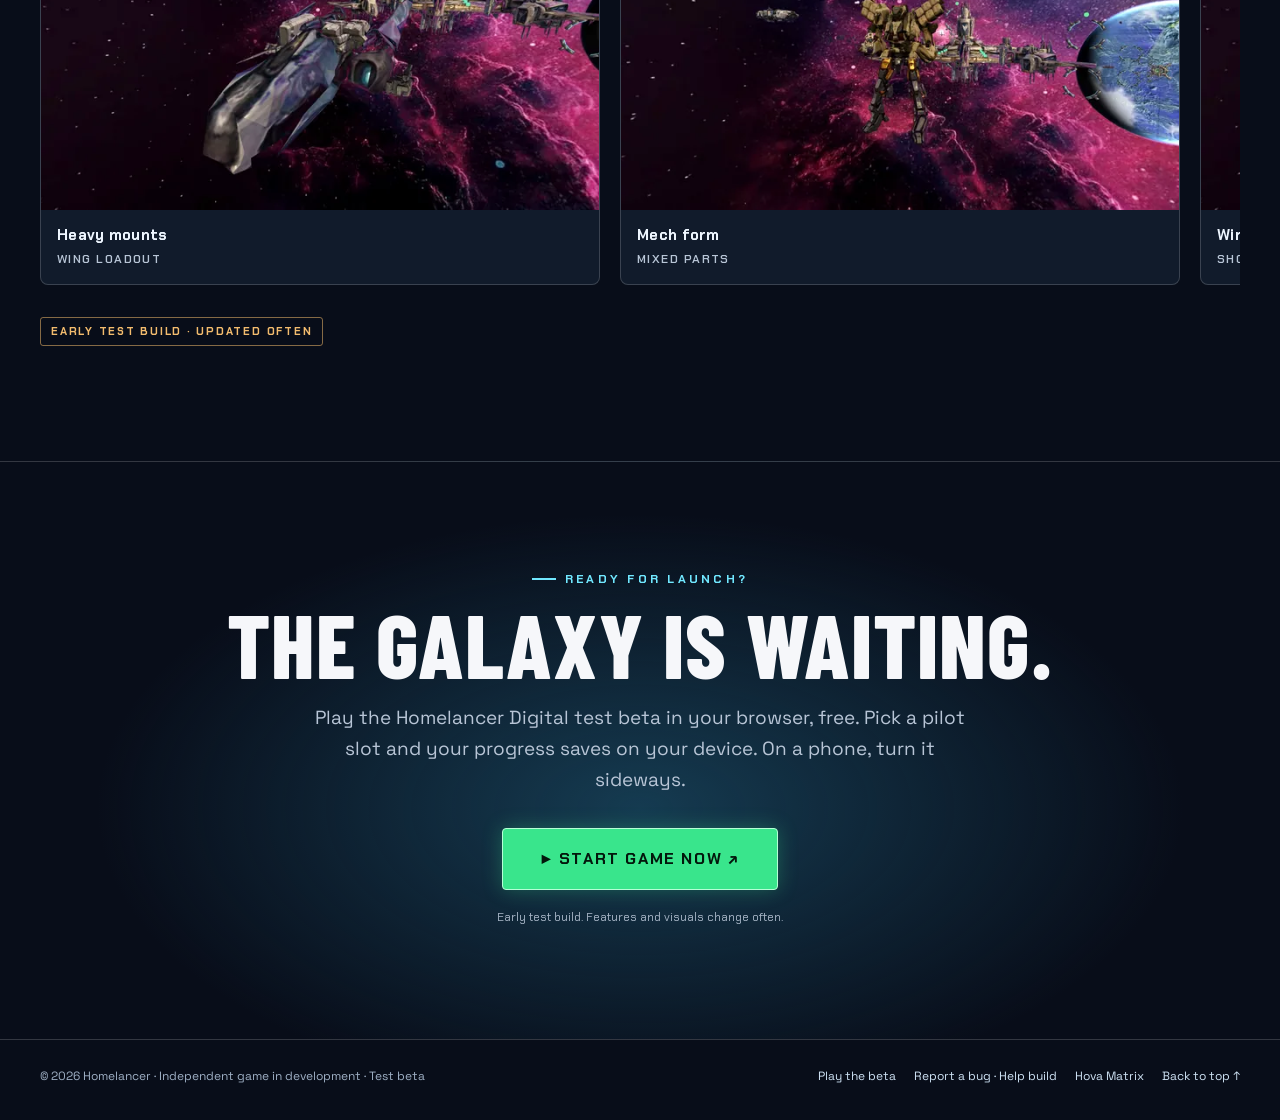
==== commit d1dff6f9: "Help Build Homelancer: bug reports, public board with statuses/votes/comments, developer dashboard, " ====
--- a/index.html
+++ b/index.html
@@ -136,7 +136,7 @@
 <a class="skip" href="#main">Skip to content</a>
 <header class="site-header"><div class="wrap header-inner">
 <a class="logo" href="#top" aria-label="Homelancer home">HOME<span>LANCER</span></a>
-<nav class="desktop-nav" aria-label="Main navigation"><a href="#galaxy">Galaxy</a><a href="#ships">Ships</a><a href="#mechs">Mechs</a><a href="#factions">Factions</a><a href="#stations">Stations</a></nav>
+<nav class="desktop-nav" aria-label="Main navigation"><a href="#galaxy">Galaxy</a><a href="#ships">Ships</a><a href="#mechs">Mechs</a><a href="#factions">Factions</a><a href="#stations">Stations</a><a href="help/">Help Build</a></nav>
 <a class="play-btn ready" id="start-top" href="https://houawanych-pixel.github.io/homelancer-digital/" aria-label="Start Homelancer Digital game">▶ Start Game <span aria-hidden="true">↗</span></a>
 </div></header>
 <main id="main">
@@ -208,7 +208,7 @@
 
 <section id="play" aria-labelledby="play-title"><div class="wrap"><span class="eyebrow">Ready for launch?</span><h2 class="section-title" id="play-title">The galaxy is waiting.</h2><p class="section-lead">Play the Homelancer Digital test beta in your browser, free. Pick a pilot slot and your progress saves on your device. On a phone, turn it sideways.</p><a class="play-btn ready" href="https://houawanych-pixel.github.io/homelancer-digital/">▶ Start Game Now ↗</a><p class="disclaimer">Early test build. Features and visuals change often.</p></div></section>
 </main>
-<footer><div class="wrap footer-inner"><span>© 2026 Homelancer · Independent game in development · Test beta</span><span class="links"><a href="https://houawanych-pixel.github.io/homelancer-digital/">Play the beta</a><a href="https://houawanych-pixel.github.io/hova-matrix/">Hova Matrix</a><a href="#top">Back to top ↑</a></span></div></footer>
+<footer><div class="wrap footer-inner"><span>© 2026 Homelancer · Independent game in development · Test beta</span><span class="links"><a href="https://houawanych-pixel.github.io/homelancer-digital/">Play the beta</a><a href="help/">Report a bug · Help build</a><a href="https://houawanych-pixel.github.io/hova-matrix/">Hova Matrix</a><a href="#top">Back to top ↑</a></span></div></footer>
 <script>
 (() => {
 const reduce = matchMedia('(prefers-reduced-motion: reduce)').matches;
